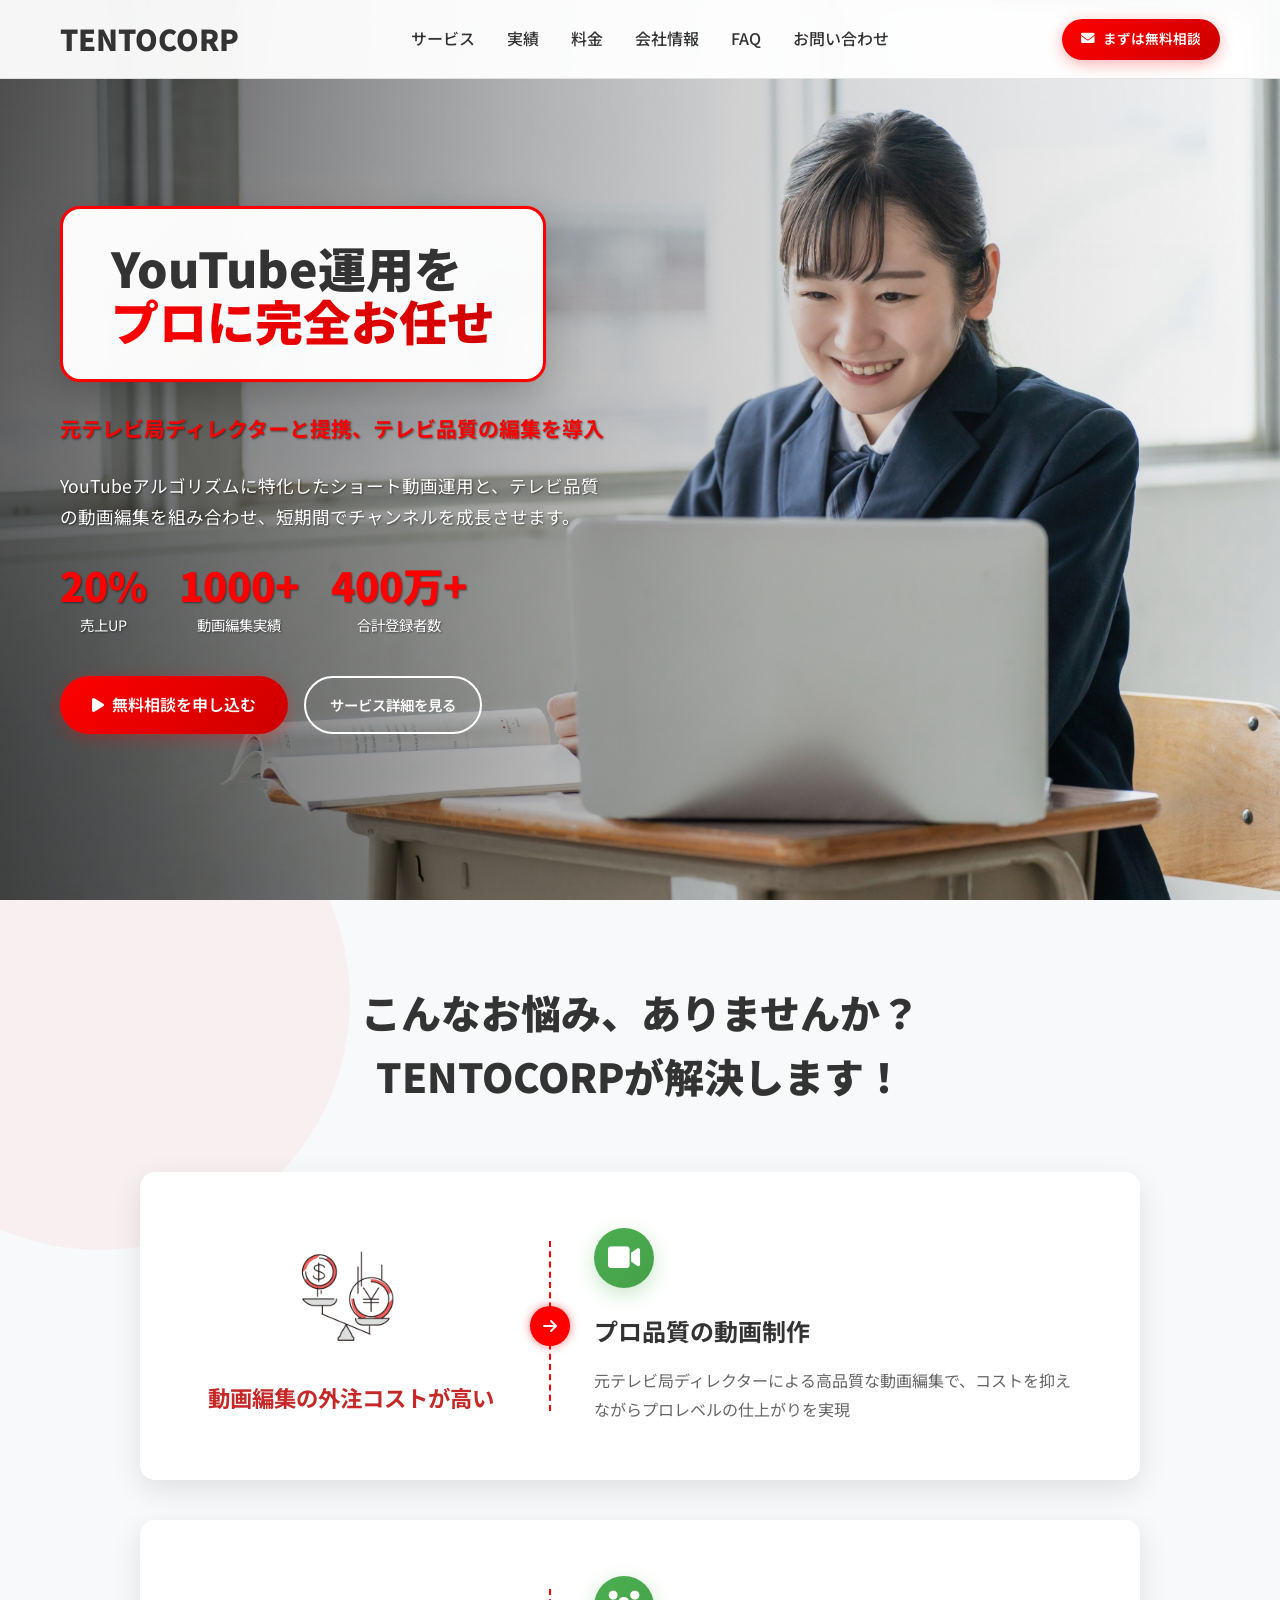
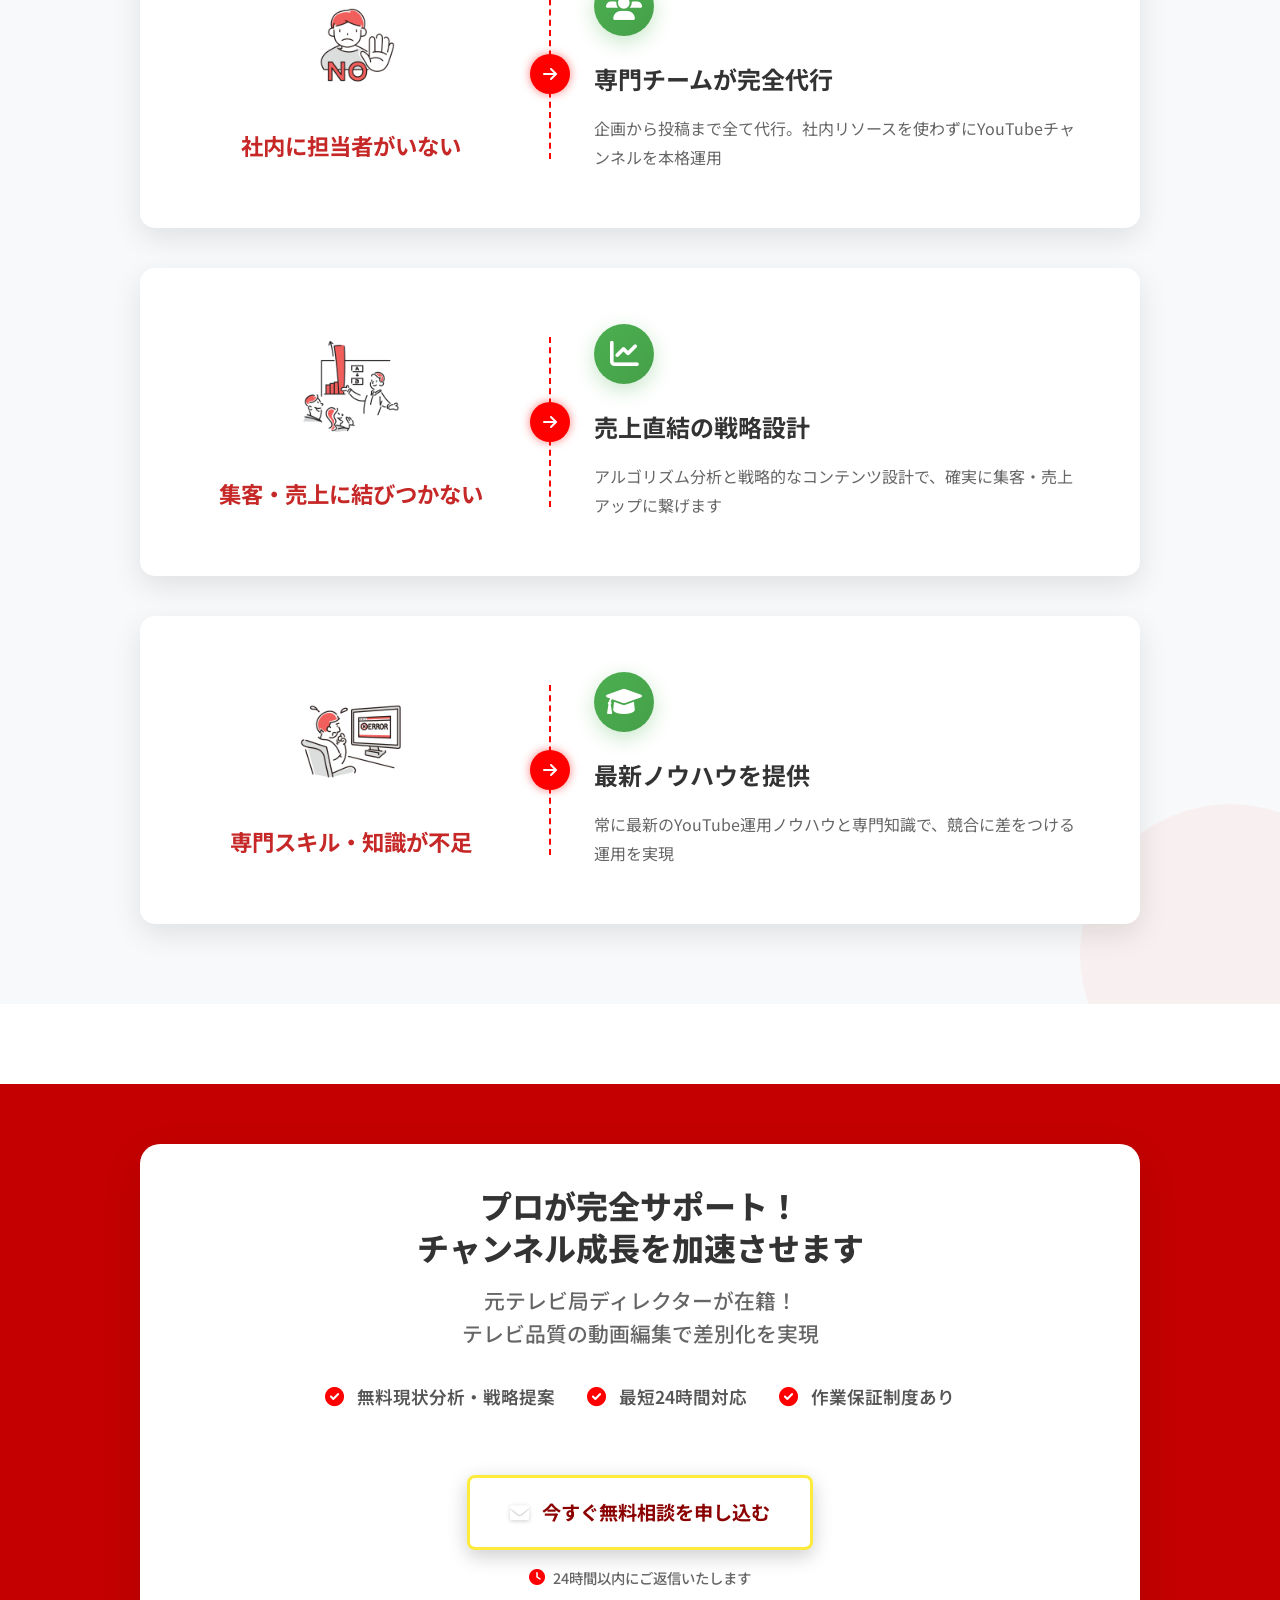
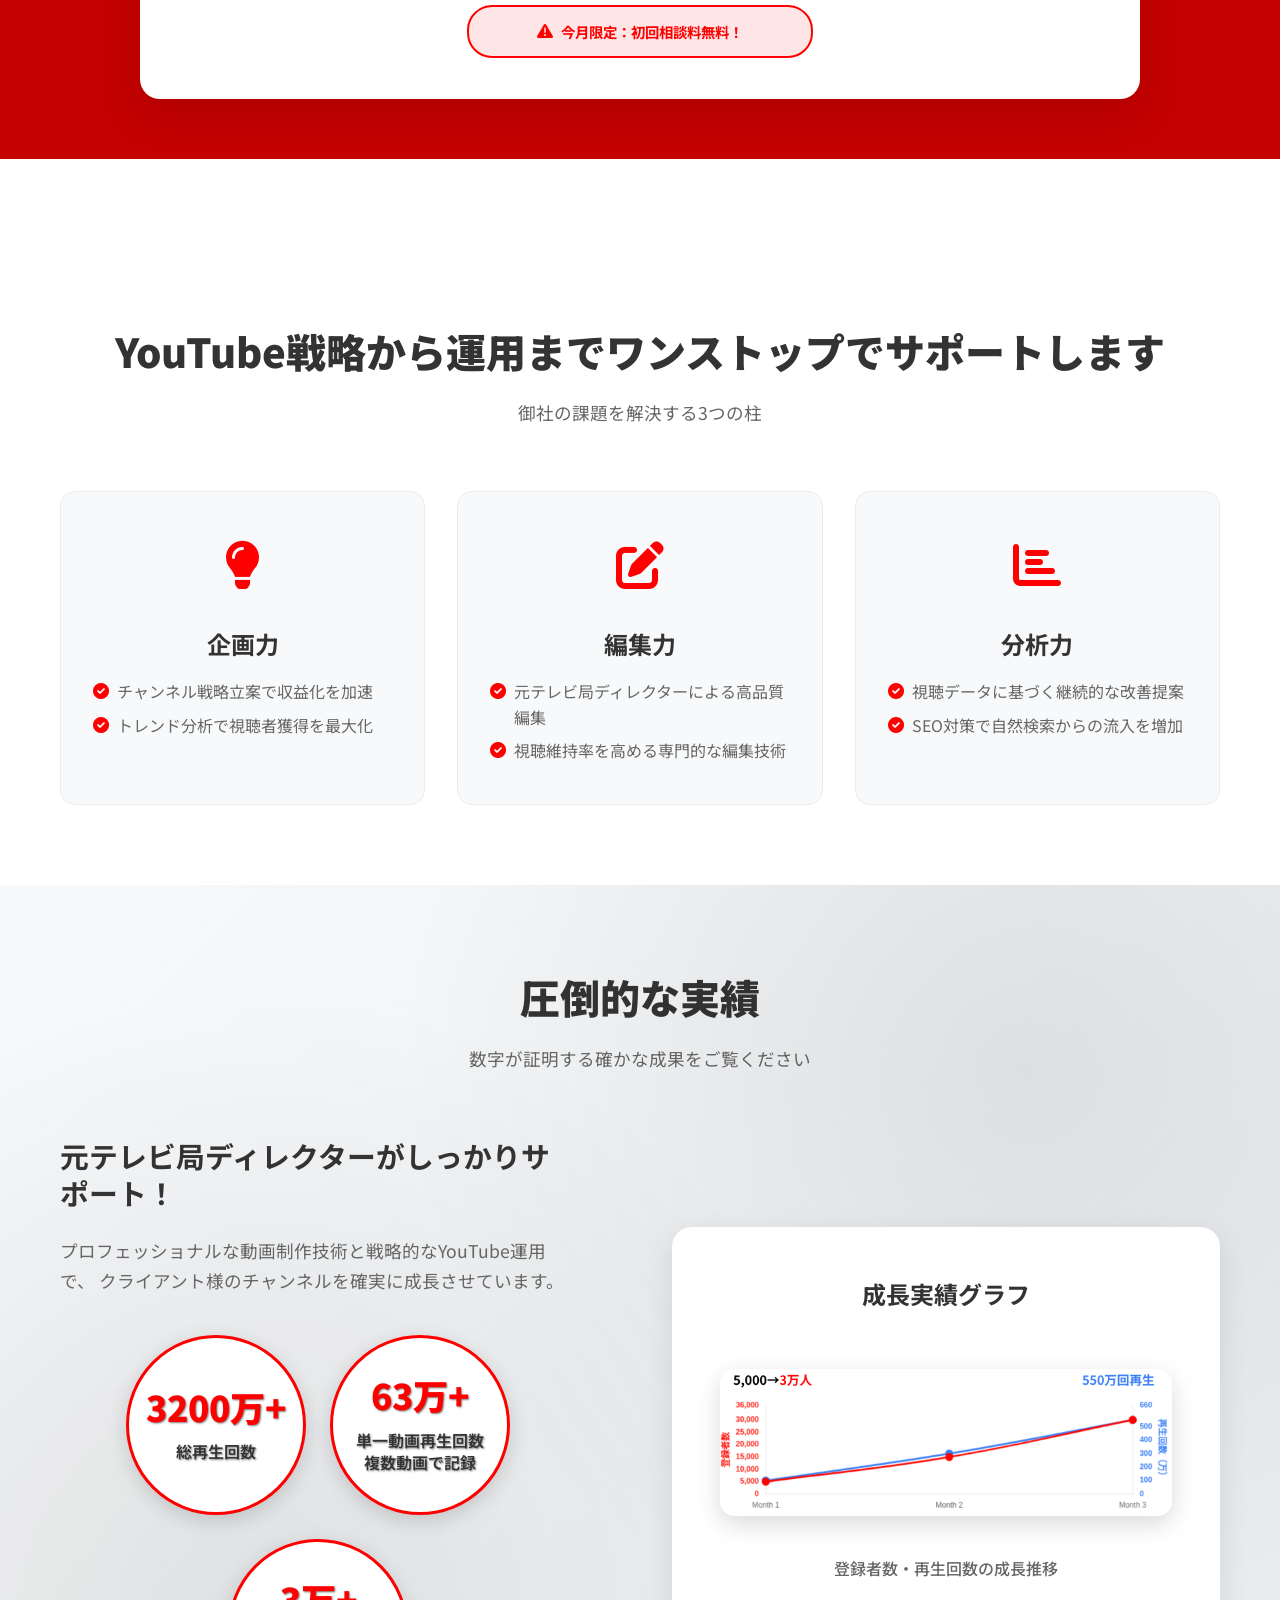
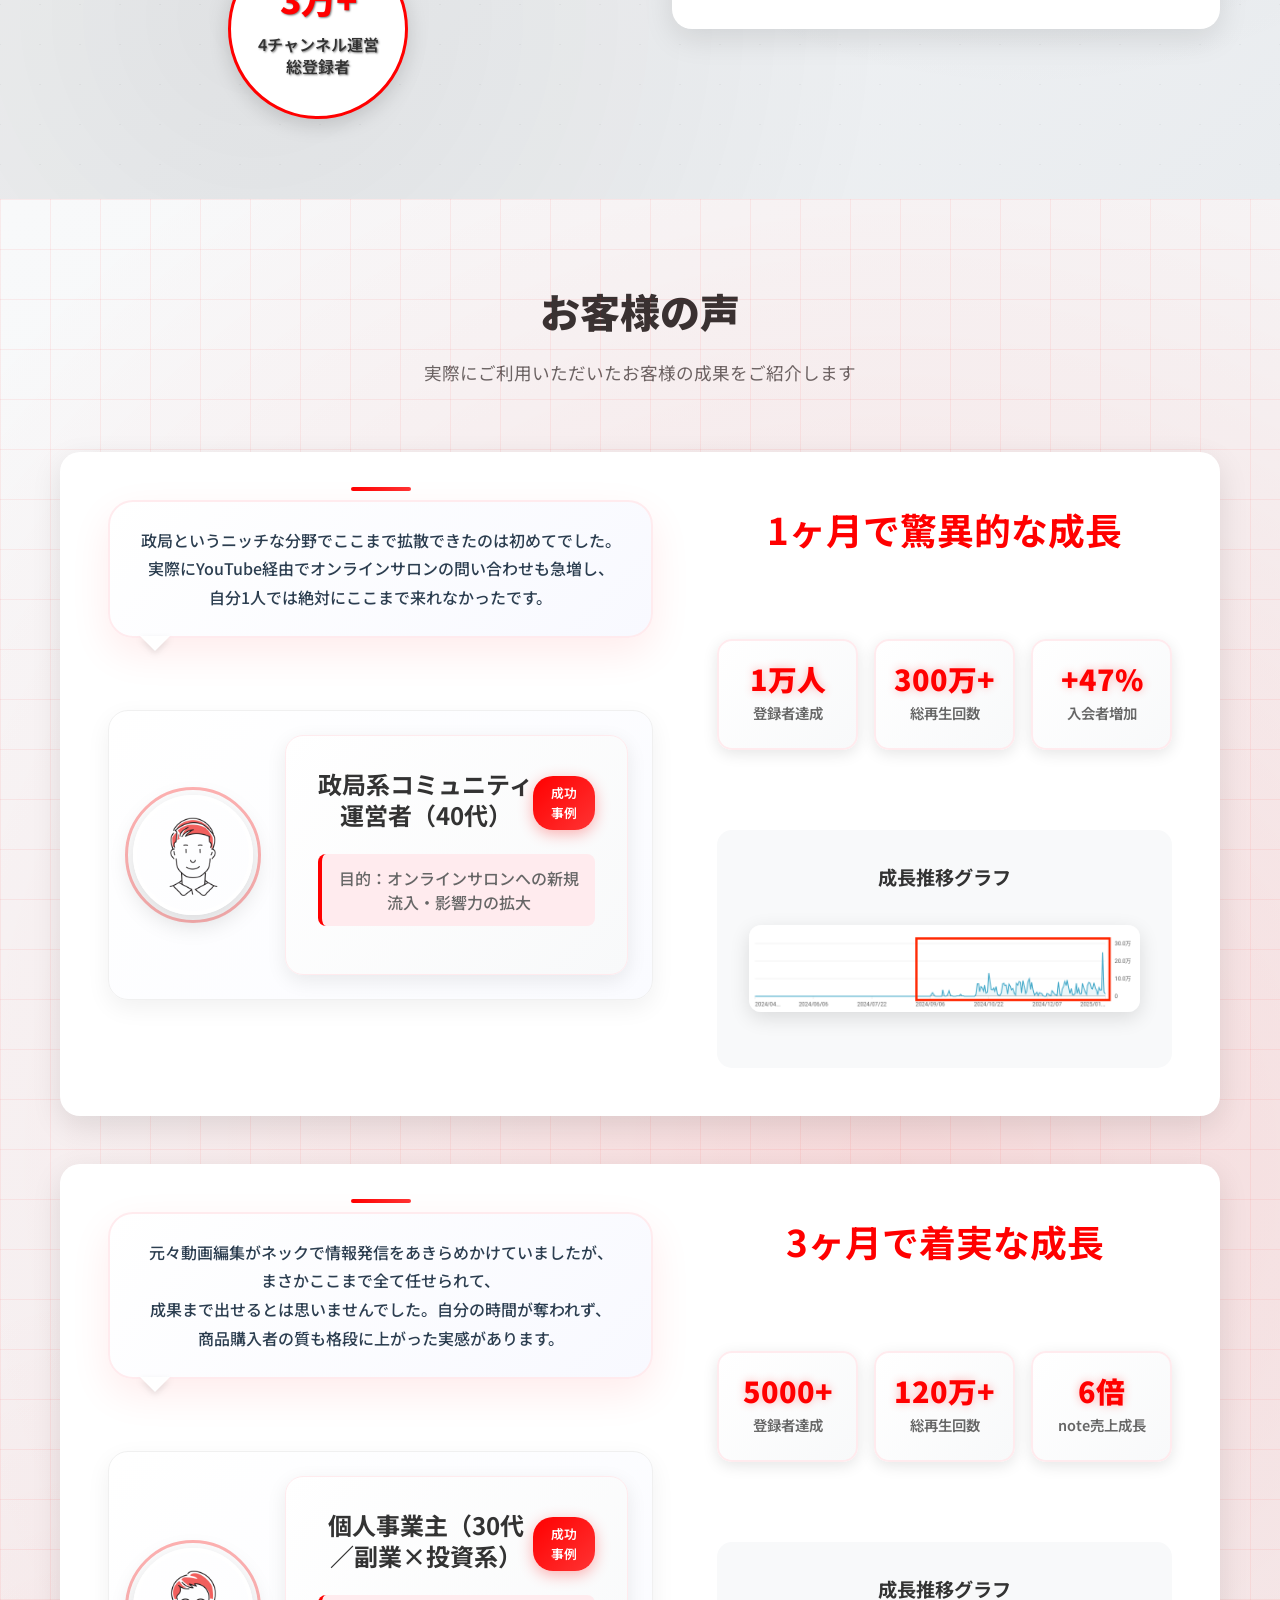
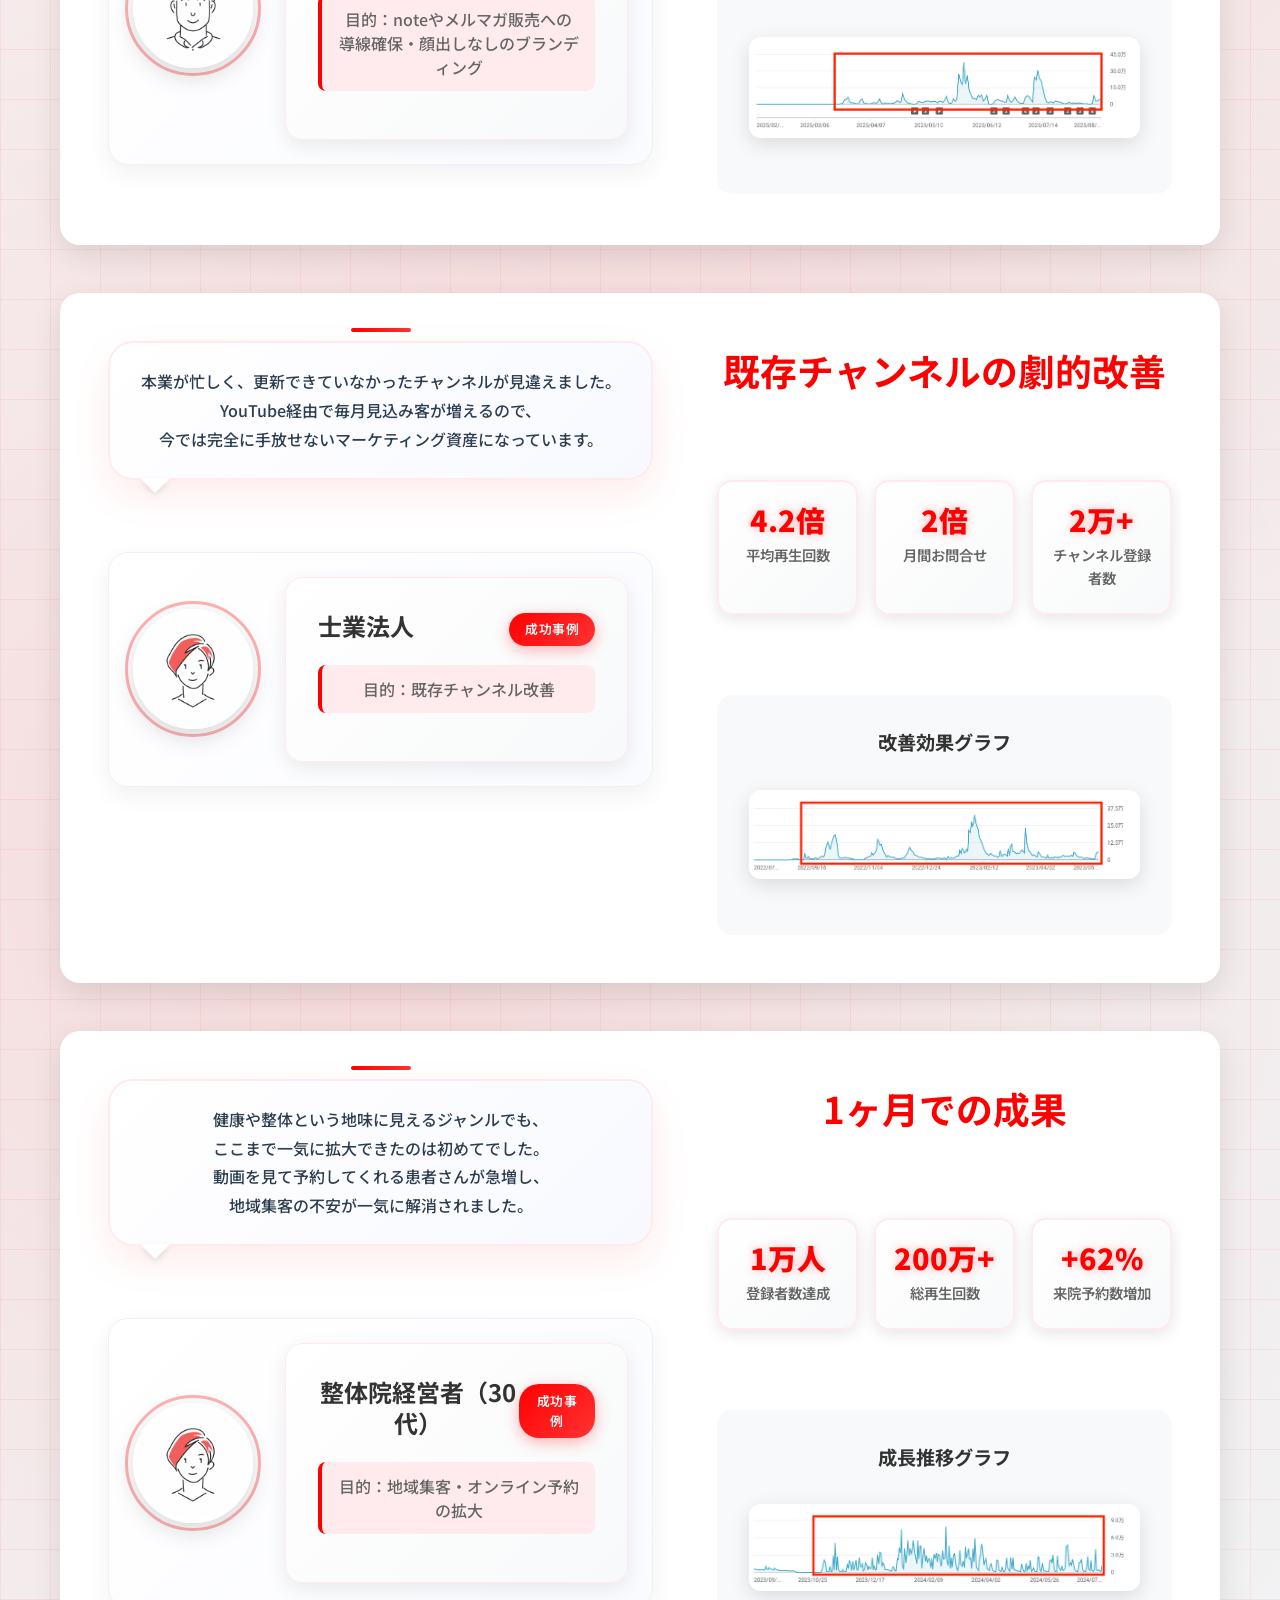
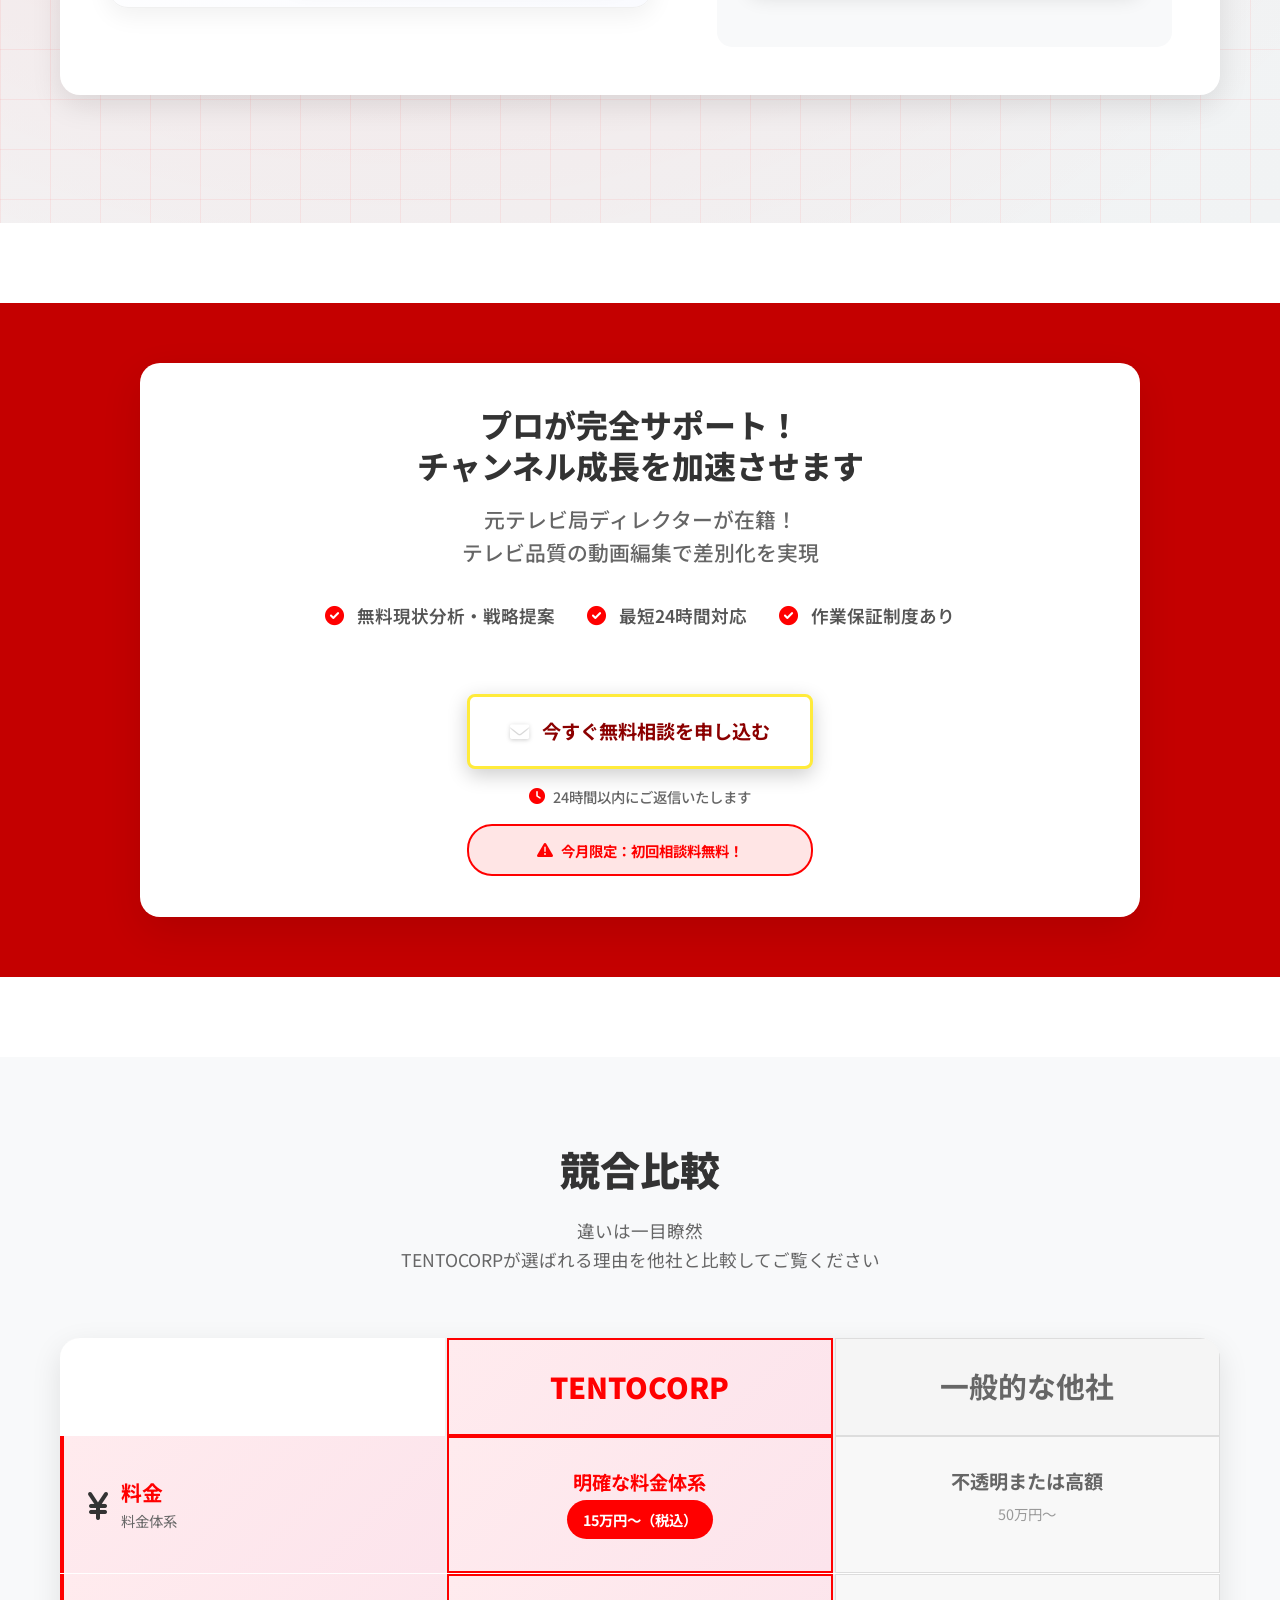
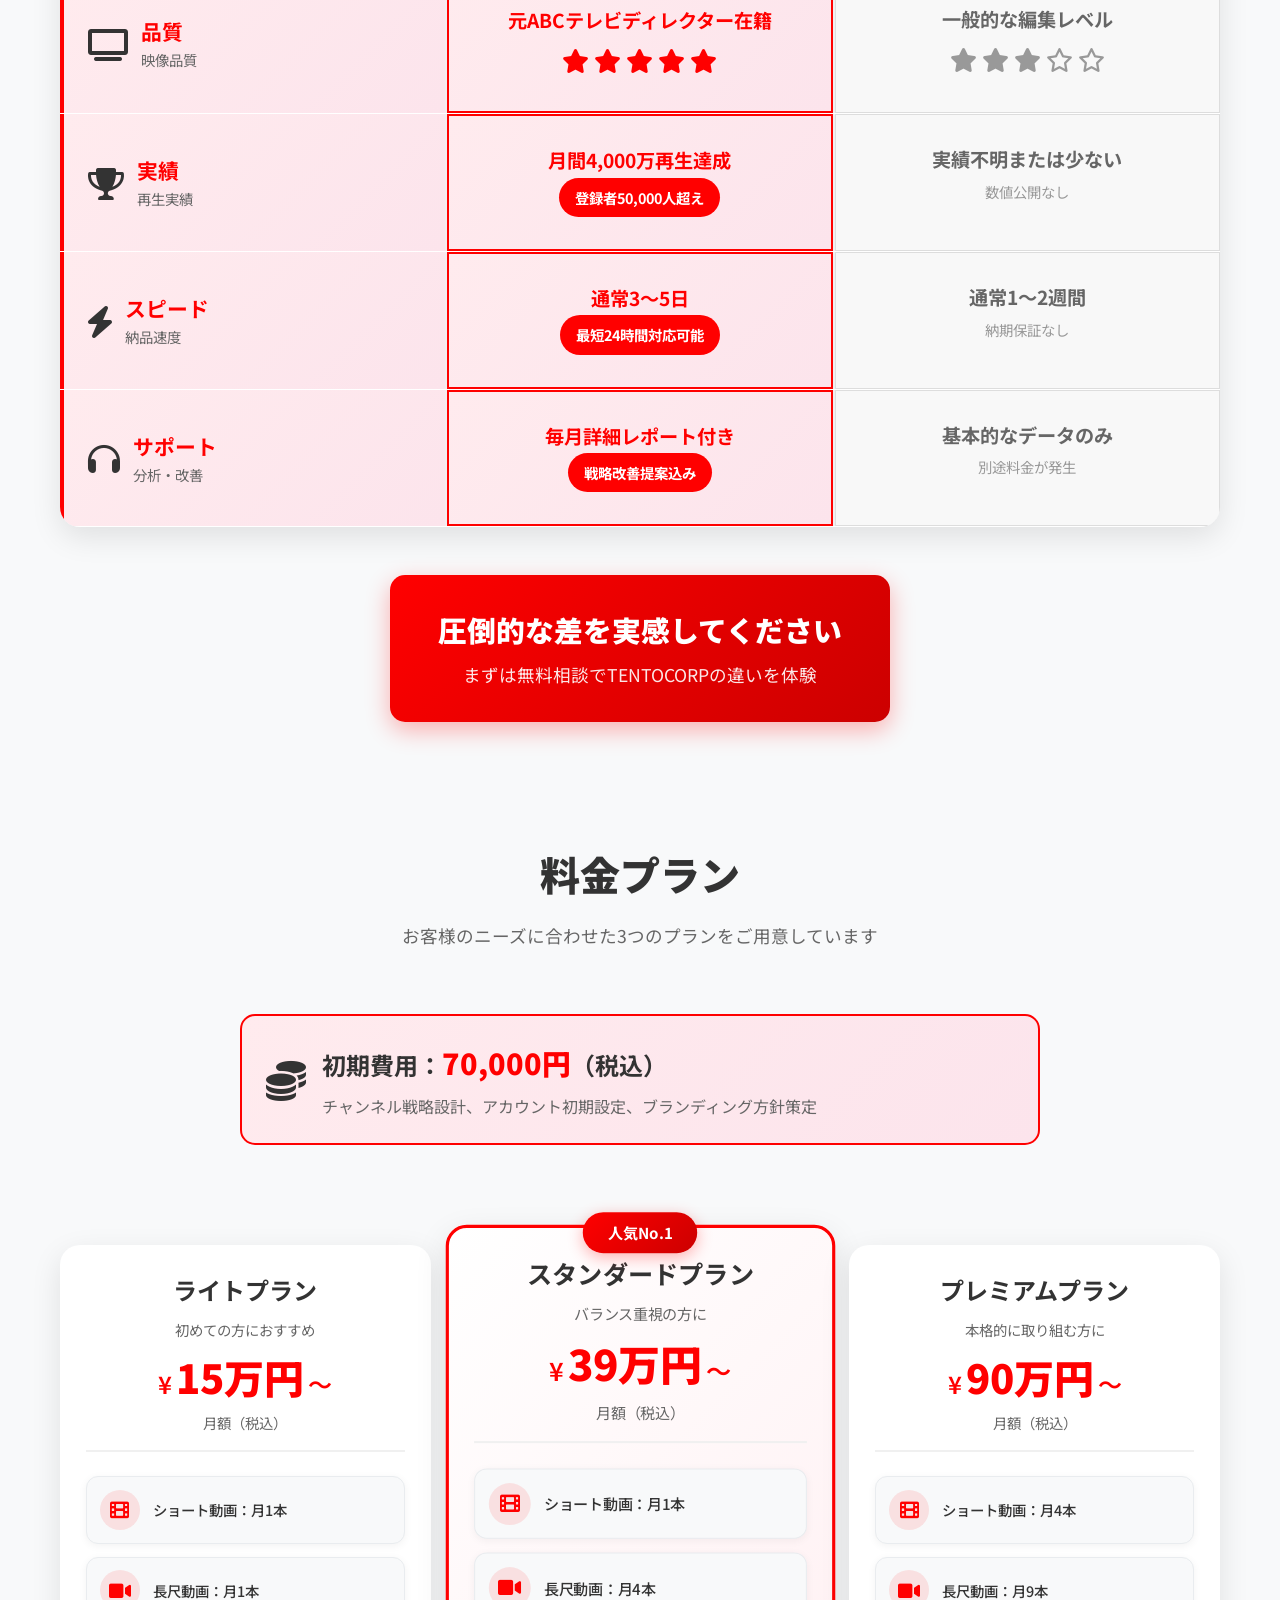
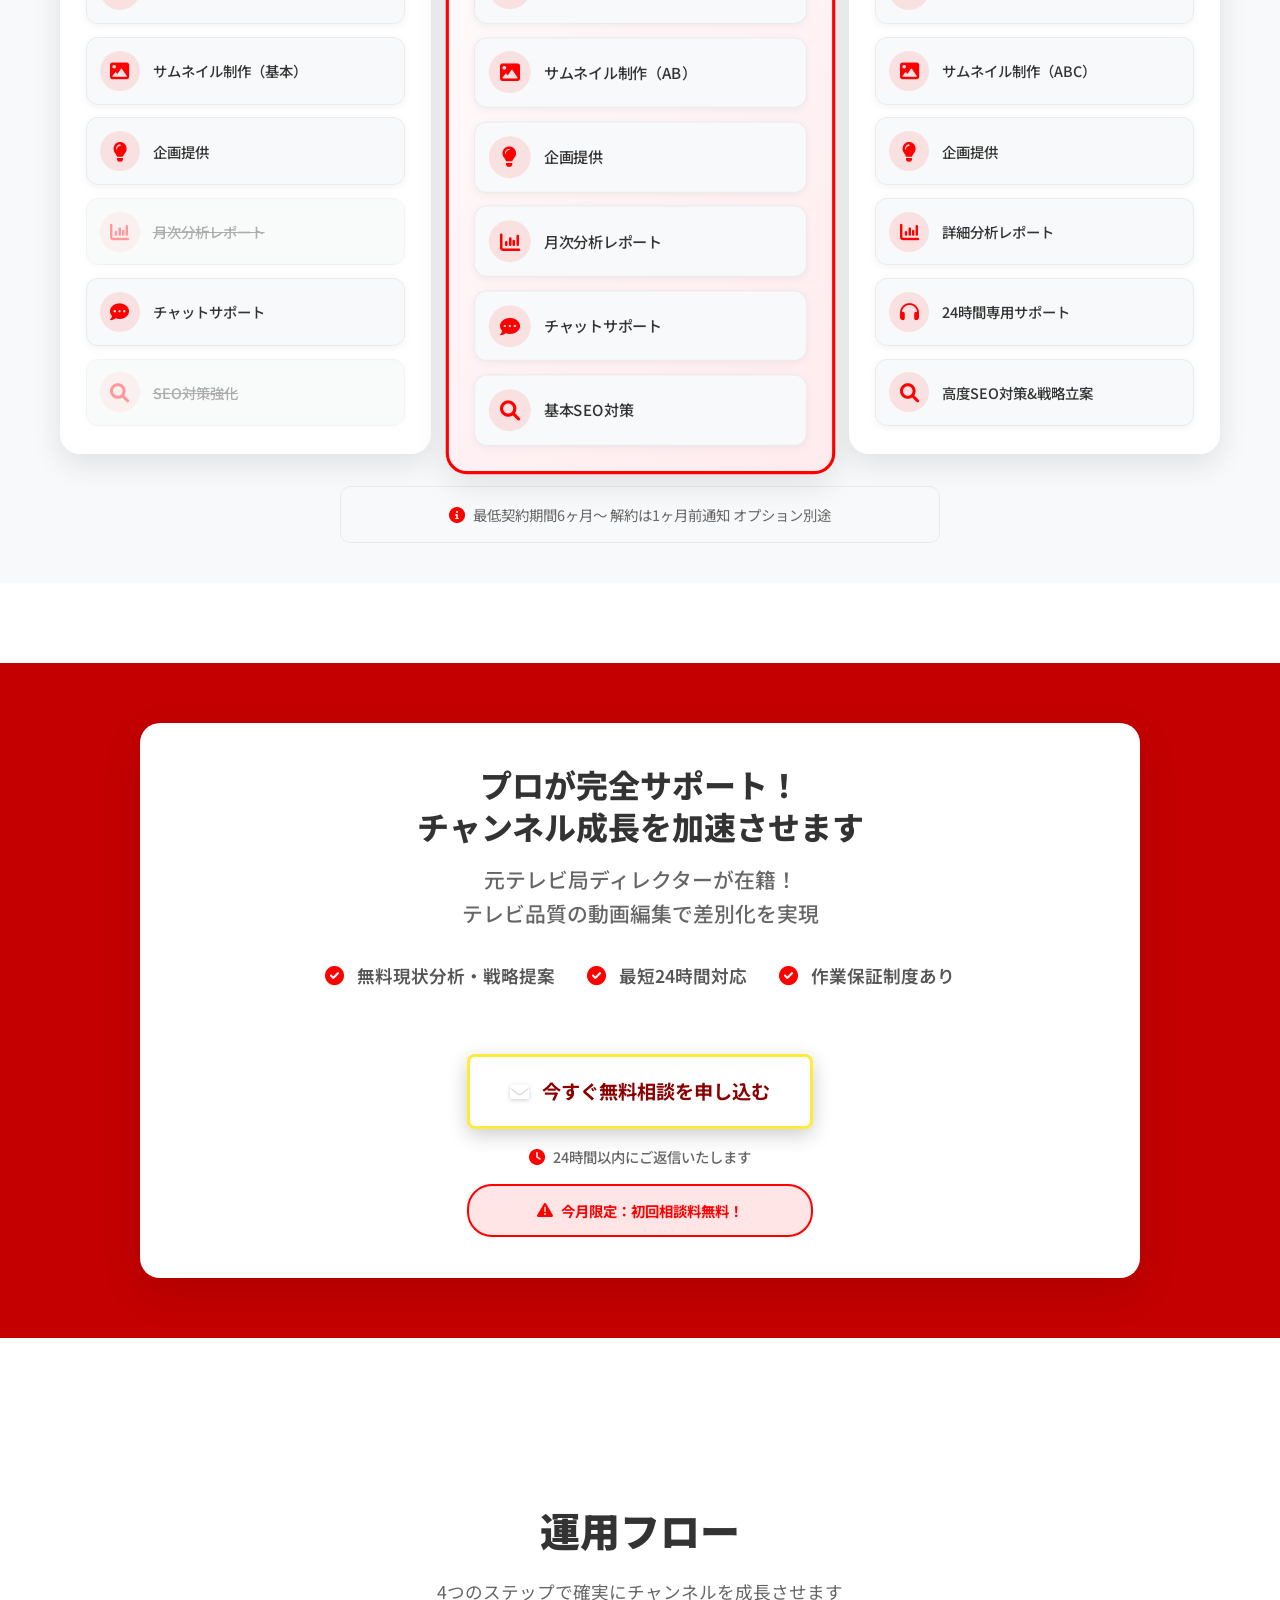
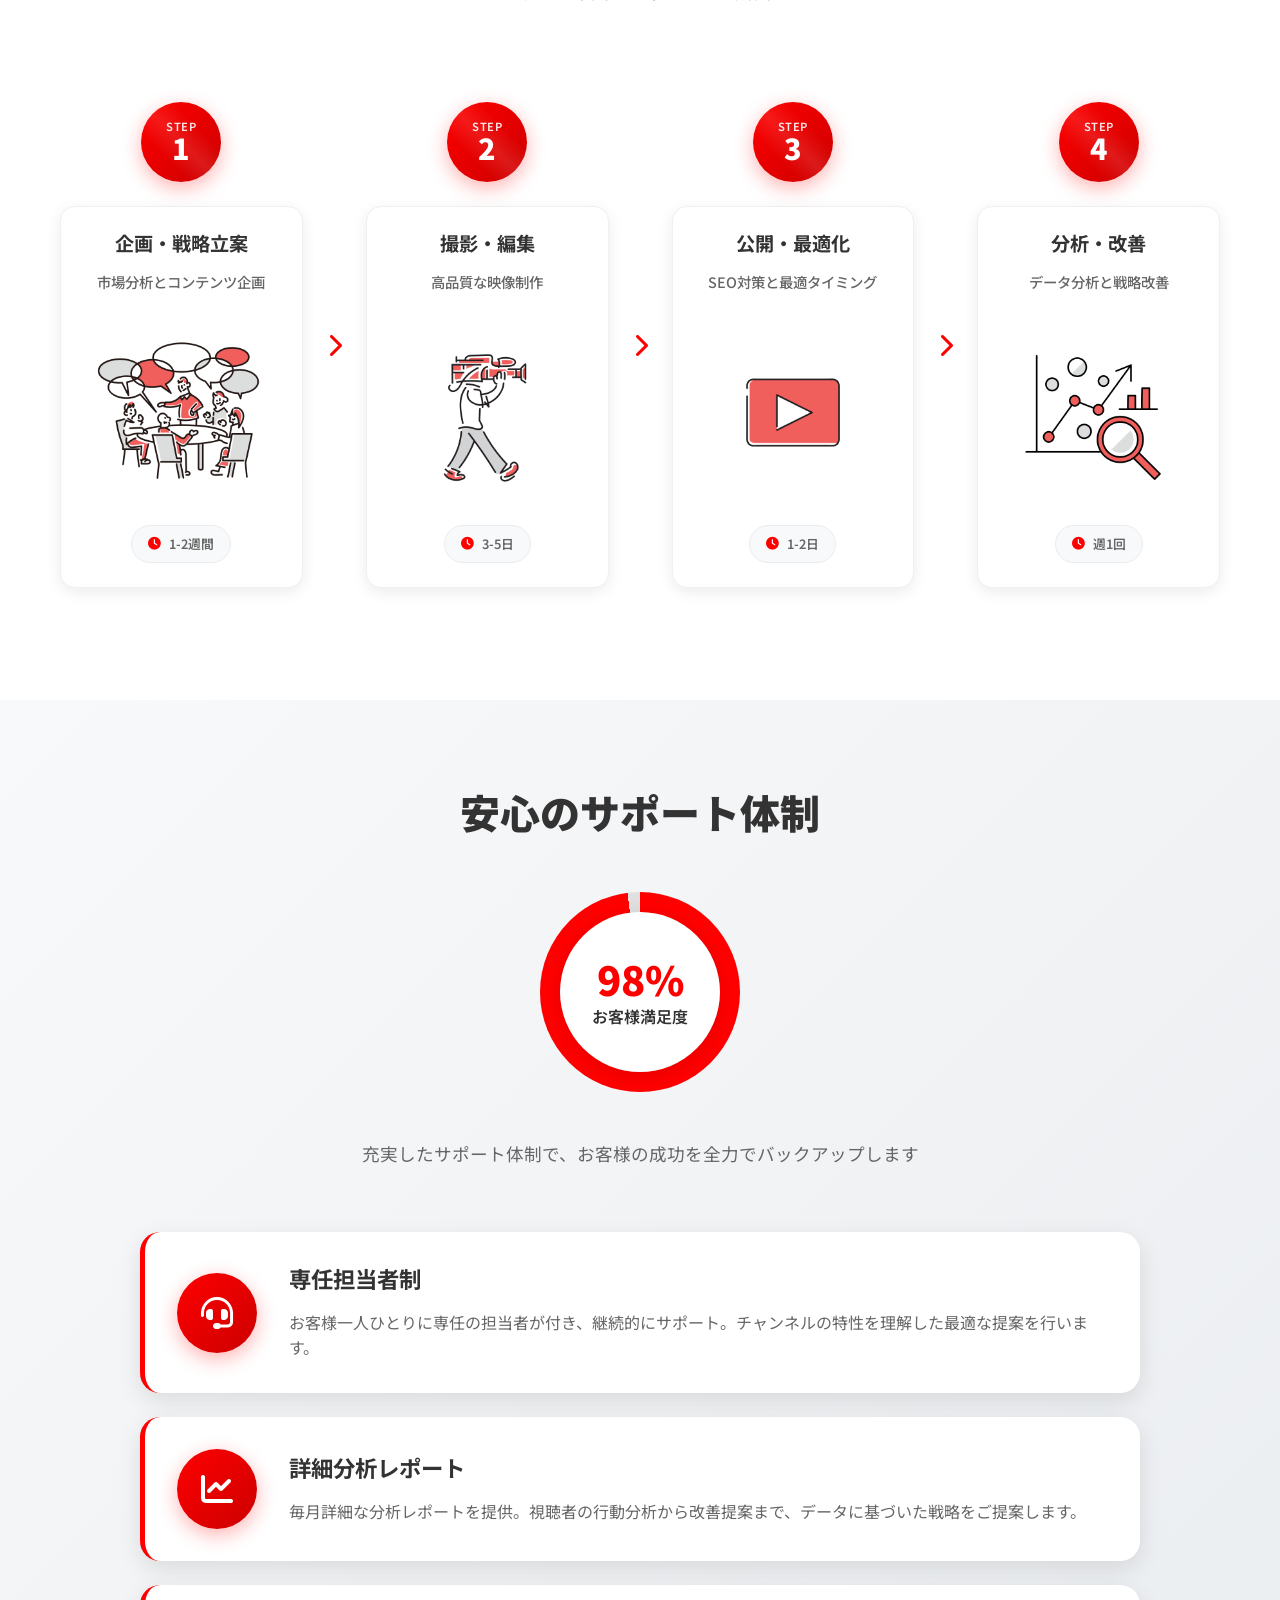
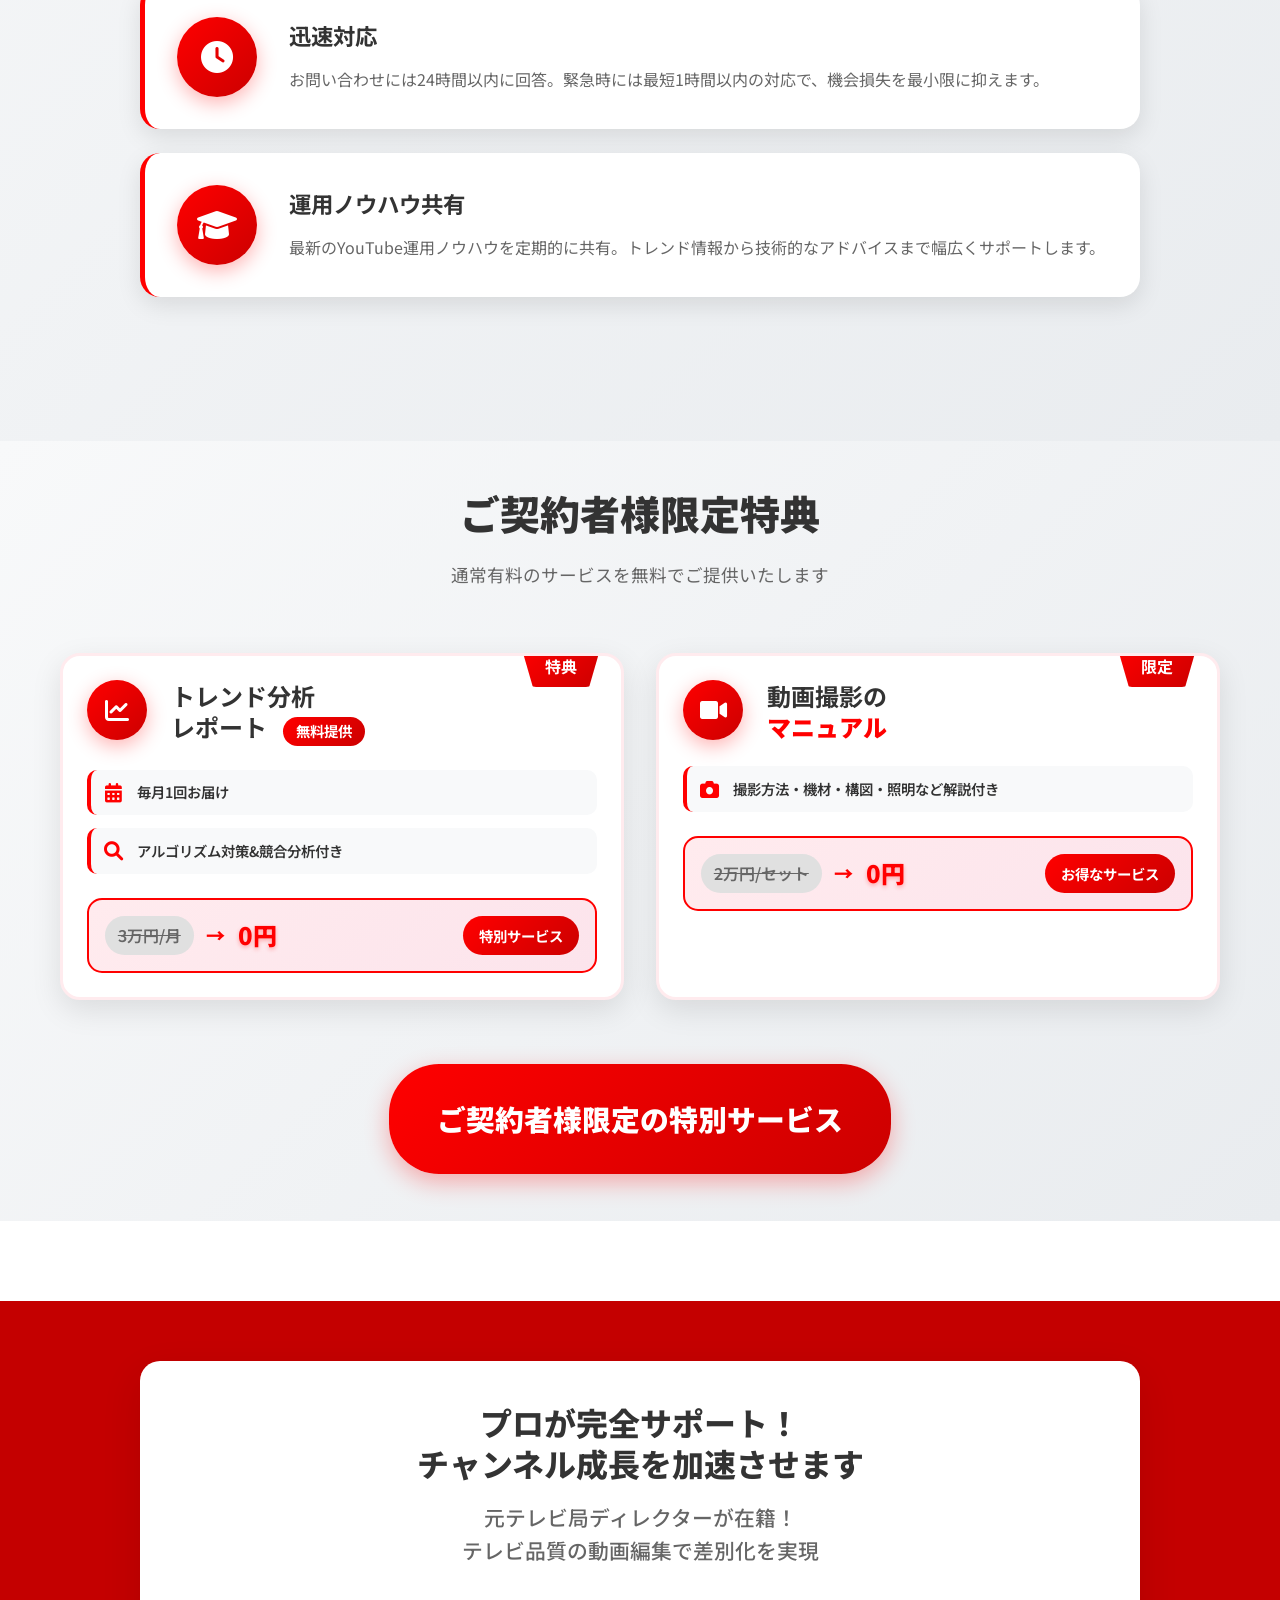
==== index.html @ 996511a0 "Revert "表のレイアウトを変更" This reverts commit 7189c28d43147e092f688334c164975aa2f2ad4e." ====
<!DOCTYPE html>
<html lang="ja">
<head>
    <meta charset="UTF-8">
    <meta name="viewport" content="width=device-width, initial-scale=1.0">
    <title>YouTube運用代行サービス | プロが運用を完全サポート</title>
    <meta name="description" content="YouTube運用のプロが、チャンネル運営から動画制作まで完全サポート。登録者数・再生回数の大幅アップを実現します。">
    <link rel="stylesheet" href="styles.css">
    <link href="https://fonts.googleapis.com/css2?family=Noto+Sans+JP:wght@300;400;500;700;900&display=swap" rel="stylesheet">
    <link rel="stylesheet" href="https://cdnjs.cloudflare.com/ajax/libs/font-awesome/6.0.0/css/all.min.css">
</head>
<body id="top">
    <!-- Header -->
    <header class="header">
        <div class="container">
            <div class="header-content">
                <div class="logo">
                    <a href="#top">
                        <h1>TENTOCORP</h1>
                    </a>
                </div>
                <nav class="nav">
                    <ul class="nav-list">
                        <li><a href="#service" class="nav-link">サービス</a></li>
                        <li><a href="#results" class="nav-link">実績</a></li>
                        <li><a href="#pricing" class="nav-link">料金</a></li>
                        <li><a href="#company-info" class="nav-link">会社情報</a></li>
                        <li><a href="#faq" class="nav-link">FAQ</a></li>
                        <li><a href="#contact" class="nav-link">お問い合わせ</a></li>
                    </ul>
                </nav>
                <div class="header-cta">
                    <a href="#contact" class="btn btn-primary">
                        <i class="fas fa-envelope"></i>
                        まずは無料相談
                    </a>
                </div>
                <div class="mobile-menu-toggle">
                    <span></span>
                    <span></span>
                    <span></span>
                </div>
            </div>
        </div>
        
    </header>
    
    <!-- Mobile Menu -->
    <div class="mobile-menu" id="mobileMenu">
        <button class="mobile-menu-close" id="mobileMenuClose">
            <i class="fas fa-times"></i>
        </button>
        <div class="mobile-menu-content">
            <ul class="mobile-menu-list">
                <li><a href="#service" class="mobile-menu-link">サービス</a></li>
                <li><a href="#results" class="mobile-menu-link">実績</a></li>
                <li><a href="#pricing" class="mobile-menu-link">料金</a></li>
                <li><a href="#company-info" class="mobile-menu-link">会社情報</a></li>
                <li><a href="#faq" class="mobile-menu-link">FAQ</a></li>
                <li><a href="#contact" class="mobile-menu-link">お問い合わせ</a></li>
            </ul>
        </div>
    </div>

    <!-- Hero Section -->
    <section class="hero">
        <div class="hero-background"></div>
        <div class="container">
            <div class="hero-content">
                <div class="hero-text">
                    <h2 class="hero-title">
                        YouTube運用を<br>
                        <span class="accent">プロに完全お任せ</span>
                    </h2>
                    <div class="hero-subtitle">
                        元テレビ局ディレクターと提携、テレビ品質の編集を導入
                    </div>
                    <p class="hero-description">
                        YouTubeアルゴリズムに特化したショート動画運用と、テレビ品質の動画編集を組み合わせ、短期間でチャンネルを成長させます。
                    </p>
                    <div class="hero-stats">
                        <div class="stat-item">
                            <div class="stat-number">20%</div>
                            <div class="stat-label">売上UP</div>
                        </div>
                        <div class="stat-item">
                            <div class="stat-number">1000+</div>
                            <div class="stat-label">動画編集実績</div>
                        </div>
                        <div class="stat-item">
                            <div class="stat-number">400万+</div>
                            <div class="stat-label">合計登録者数</div>
                        </div>
                    </div>
                    <div class="hero-cta">
                        <a href="#contact" class="btn btn-primary btn-large">
                            <i class="fas fa-play"></i>
                            無料相談を申し込む
                        </a>
                        <a href="#service" class="btn btn-outline">
                            サービス詳細を見る
                        </a>
                    </div>
                </div>
            </div>
        </div>
    </section>

    <!-- Problem & Solution Section -->
    <section class="problem-solution" id="problem-solution">
        <div class="container">
            <div class="section-header">
                <h2 class="section-title">こんなお悩み、ありませんか？<br>TENTOCORPが解決します！</h2>
            </div>
            <div class="ps-grid">
                <!-- Card 1 -->
                <div class="ps-card">
                    <div class="ps-problem">
                        <img src="images/cost.png" alt="人材のアイコン" class="ps-image">
                        <h3>動画編集の外注コストが高い</h3>
                    </div>
                    <div class="ps-separator">
                        <i class="fas fa-arrow-right"></i>
                    </div>
                    <div class="ps-solution">
                        <div class="ps-icon"><i class="fas fa-video"></i></div>
                        <h3>プロ品質の動画制作</h3>
                        <p>元テレビ局ディレクターによる高品質な動画編集で、コストを抑えながらプロレベルの仕上がりを実現</p>
                    </div>
                </div>
                <!-- Card 2 -->
                <div class="ps-card">
                    <div class="ps-problem">
                        <img src="images/nonhuman.png" alt="人材のアイコン" class="ps-image">
                        <h3>社内に担当者がいない</h3>
                    </div>
                    <div class="ps-separator">
                        <i class="fas fa-arrow-right"></i>
                    </div>
                    <div class="ps-solution">
                        <div class="ps-icon"><i class="fas fa-users"></i></div>
                        <h3>専門チームが完全代行</h3>
                        <p>企画から投稿まで全て代行。社内リソースを使わずにYouTubeチャンネルを本格運用</p>
                    </div>
                </div>
                <!-- Card 3 -->
                <div class="ps-card">
                    <div class="ps-problem">
                        <img src="images/benefit.png" alt="人材のアイコン" class="ps-image">
                        <h3>集客・売上に結びつかない</h3>
                    </div>
                    <div class="ps-separator">
                        <i class="fas fa-arrow-right"></i>
                    </div>
                    <div class="ps-solution">
                        <div class="ps-icon"><i class="fas fa-chart-line"></i></div>
                        <h3>売上直結の戦略設計</h3>
                        <p>アルゴリズム分析と戦略的なコンテンツ設計で、確実に集客・売上アップに繋げます</p>
                    </div>
                </div>
                <!-- Card 4 -->
                <div class="ps-card">
                    <div class="ps-problem">
                        <img src="images/skill.png" alt="スキルのアイコン" class="ps-image">
                        <h3>専門スキル・知識が不足</h3>
                    </div>
                    <div class="ps-separator">
                        <i class="fas fa-arrow-right"></i>
                    </div>
                    <div class="ps-solution">
                        <div class="ps-icon"><i class="fas fa-graduation-cap"></i></div>
                        <h3>最新ノウハウを提供</h3>
                        <p>常に最新のYouTube運用ノウハウと専門知識で、競合に差をつける運用を実現</p>
                    </div>
                </div>
            </div>
        </div>
    </section>

     <!-- Contact Banner -->
     <section class="contact-banner">
        <div class="container">
            <div class="contact-banner-content">
                <div class="banner-card">
                    <div class="banner-card-header">
                        <div class="banner-subtitle">
                            <h3>プロが完全サポート！<br>チャンネル成長を加速させます</h3>
                            <p>元テレビ局ディレクターが在籍！<br>テレビ品質の動画編集で差別化を実現</p>
                        </div>
                    </div>
                    
                    <div class="banner-card-body">
                        <div class="banner-features">
                            <div class="banner-feature">
                                <i class="fas fa-check-circle"></i>
                                <span>無料現状分析・戦略提案</span>
                            </div>
                            <div class="banner-feature">
                                <i class="fas fa-check-circle"></i>
                                <span>最短24時間対応</span>
                            </div>
                            <div class="banner-feature">
                                <i class="fas fa-check-circle"></i>
                                <span>作業保証制度あり</span>
                            </div>
                        </div>
                        
                        <div class="banner-cta-section">
                            <a href="#contact" class="btn btn-primary btn-large">
                                <i class="fas fa-envelope"></i>
                                今すぐ無料相談を申し込む
                            </a>
                            <div class="banner-cta-note">
                                <i class="fas fa-clock"></i>
                                <span>24時間以内にご返信いたします</span>
                            </div>
                            <div class="banner-urgency">
                                <i class="fas fa-exclamation-triangle"></i>
                                <span>今月限定：初回相談料無料！</span>
                            </div>
                        </div>
                    </div>
                </div>
            </div>
        </div>
    </section>


    <!-- Service Section -->
    <section class="service" id="service">
        <div class="container">
            <div class="section-header">
                <h2 class="section-title">YouTube戦略から運用までワンストップでサポートします</h2>
                <p class="section-description">御社の課題を解決する3つの柱</p>
            </div>
            <div class="service-grid">
                <div class="service-card">
                    <div class="service-icon"><i class="fas fa-lightbulb"></i></div>
                    <h3>企画力</h3>
                    <ul>
                        <li>チャンネル戦略立案で収益化を加速</li>
                        <li>トレンド分析で視聴者獲得を最大化</li>
                    </ul>
                </div>
                <div class="service-card">
                    <div class="service-icon"><i class="fas fa-edit"></i></div>
                    <h3>編集力</h3>
                    <ul>
                        <li>元テレビ局ディレクターによる高品質編集</li>
                        <li>視聴維持率を高める専門的な編集技術</li>
                    </ul>
                </div>
                <div class="service-card">
                    <div class="service-icon"><i class="fas fa-chart-bar"></i></div>
                    <h3>分析力</h3>
                    <ul>
                        <li>視聴データに基づく継続的な改善提案</li>
                        <li>SEO対策で自然検索からの流入を増加</li>
                    </ul>
                </div>
            </div>
        </div>
    </section>

    <!-- Results Section -->
    <section class="results" id="results">
        <div class="container">
            <div class="section-header">
                <h2 class="section-title">圧倒的な実績</h2>
                <p class="section-description">数字が証明する確かな成果をご覧ください</p>
            </div>
            <div class="results-content">
                <div class="results-text">
                    <h3 class="results-subtitle">元テレビ局ディレクターがしっかりサポート！</h3>
                    <p class="results-description">
                        プロフェッショナルな動画制作技術と戦略的なYouTube運用で、
                        クライアント様のチャンネルを確実に成長させています。
                    </p>
                    <div class="results-stats">
                        <div class="stat-card">
                            <div class="stat-number">5000万+</div>
                            <div class="stat-label">総再生回数</div>
                        </div>
                        <div class="stat-card">
                            <div class="stat-number">100万+</div>
                            <div class="stat-label">単一動画再生回数<br>複数動画で記録</div>
                        </div>
                        <div class="stat-card">
                            <div class="stat-number">5万+</div>
                            <div class="stat-label">4チャンネル運営<br>総登録者</div>
                        </div>
                    </div>
                </div>
                <div class="results-visual">
                    <div class="results-chart">
                        <h4>成長実績グラフ</h4>
                        <img src="images/grow-graph.png" alt="成長実績グラフ" class="growth-graph-img">
                        <div class="chart-legend">
                            <span>登録者数・再生回数の成長推移</span>
                        </div>
                    </div>
                </div>
            </div>
        </div>
    </section>

    <!-- Testimonials Section -->
    <section class="testimonials" id="testimonials">
        <div class="container">
            <div class="section-header">
                <h2 class="section-title">お客様の声</h2>
                <p class="section-description">実際にご利用いただいたお客様の成果をご紹介します</p>
            </div>
            <div class="testimonials-content">
                <div class="testimonial-card">
                    <div class="testimonial-text">
                        <div class="testimonial-content">
                            <blockquote class="customer-voice">
                                政局というニッチな分野でここまで拡散できたのは初めてでした。<wbr>実際にYouTube経由でオンラインサロンの問い合わせも急増し、<wbr>自分1人では絶対にここまで来れなかったです。
                            </blockquote>
                            
                            <div class="customer-info-container">
                                <div class="image-wrapper">
                                    <img src="./images/1231.png" class="testimonal-image" alt="">
                                    <div class="image-border"></div>
                                </div>
                                <div class="customer-profile">
                                    <div class="profile-header">
                                        <h3>政局系コミュニティ運営者（40代）</h3>
                                        <div class="profile-badge">成功事例</div>
                                    </div>
                                    <p class="customer-purpose">目的：オンラインサロンへの新規流入・影響力の拡大</p>
                                </div>
                            </div>
                        </div>
                    </div>
                    <div class="testimonial-data">
                        <div class="data-header">
                            <h4>1ヶ月で驚異的な成長</h4>
                        </div>
                        <div class="data-metrics">
                            <div class="metric-item">
                                <div class="metric-number">1万人</div>
                                <div class="metric-label">登録者達成</div>
                            </div>
                            <div class="metric-item">
                                <div class="metric-number">300万+</div>
                                <div class="metric-label">総再生回数</div>
                            </div>
                            <div class="metric-item">
                                <div class="metric-number">+47%</div>
                                <div class="metric-label">入会者増加</div>
                            </div>
                        </div>
                        <div class="growth-chart">
                            <h5>成長推移グラフ</h5>
                            <img src="images/case_study_1.png" alt="ケーススタディ1の成長グラフ" class="case-study-graph">
                        </div>
                    </div>
                </div>

                <!-- お客様2 -->
                <div class="testimonial-card">
                    <div class="testimonial-text">
                        <div class="testimonial-content">
                            <blockquote class="customer-voice">
                                元々動画編集がネックで情報発信をあきらめかけていましたが、<wbr>まさかここまで全て任せられて、成果まで出せるとは思いませんでした。<wbr>自分の時間が奪われず、商品購入者の質も格段に上がった実感があります。
                            </blockquote>
                            
                            <div class="customer-info-container">
                                <div class="image-wrapper">
                                    <img src="./images/1232.png" class="testimonal-image" alt="">
                                    <div class="image-border"></div>
                                </div>
                                <div class="customer-profile">
                                    <div class="profile-header">
                                        <h3>個人事業主（30代／副業×投資系）</h3>
                                        <div class="profile-badge">成功事例</div>
                                    </div>
                                    <p class="customer-purpose">目的：noteやメルマガ販売への導線確保・顔出しなしのブランディング</p>
                                </div>
                            </div>
                        </div>
                    </div>
                    <div class="testimonial-data">
                        <div class="data-header">
                            <h4>3ヶ月で着実な成長</h4>
                        </div>
                        <div class="data-metrics">
                            <div class="metric-item">
                                <div class="metric-number">5000+</div>
                                <div class="metric-label">登録者達成</div>
                            </div>
                            <div class="metric-item">
                                <div class="metric-number">120万+</div>
                                <div class="metric-label">総再生回数</div>
                            </div>
                            <div class="metric-item">
                                <div class="metric-number">6倍</div>
                                <div class="metric-label">note売上成長</div>
                            </div>
                        </div>
                        <div class="growth-chart">
                            <h5>成長推移グラフ</h5>
                            <img src="images/case_study_2.png" alt="ケーススタディ1の成長グラフ" class="case-study-graph">
                        </div>
                    </div>
                </div>

                <!-- お客様3 -->
                <div class="testimonial-card">
                    <div class="testimonial-text">
                        <div class="testimonial-content">
                            <blockquote class="customer-voice">
                                本業が忙しく、更新できていなかったチャンネルが見違えました。<wbr>YouTube経由で毎月見込み客が増えるので、<wbr>今では完全に手放せないマーケティング資産になっています。
                            </blockquote>
                            
                            <div class="customer-info-container">
                                <div class="image-wrapper">
                                    <img src="./images/1233.png" class="testimonal-image" alt="">
                                    <div class="image-border"></div>
                                </div>
                                <div class="customer-profile">
                                    <div class="profile-header">
                                        <h3>士業法人</h3>
                                        <div class="profile-badge">成功事例</div>
                                    </div>
                                    <p class="customer-purpose">目的：既存チャンネル改善</p>
                                </div>
                            </div>
                        </div>
                    </div>
                    <div class="testimonial-data">
                        <div class="data-header">
                            <h4>既存チャンネルの劇的改善</h4>
                        </div>
                        <div class="data-metrics">
                            <div class="metric-item">
                                <div class="metric-number">4.2倍</div>
                                <div class="metric-label">平均再生回数</div>
                            </div>
                            <div class="metric-item">
                                <div class="metric-number">2倍</div>
                                <div class="metric-label">月間お問合せ</div>
                            </div>
                            <div class="metric-item">
                                <div class="metric-number">2万+</div>
                                <div class="metric-label">チャンネル登録者数</div>
                            </div>
                        </div>
                        <div class="growth-chart">
                            <h5>改善効果グラフ</h5>
                            <img src="images/case_study_3.png" alt="ケーススタディ1の成長グラフ" class="case-study-graph">
                        </div>
                    </div>
                </div>

                <!-- お客様4 -->
                <div class="testimonial-card">
                    <div class="testimonial-text">
                        <div class="testimonial-content">
                            <blockquote class="customer-voice">
                                健康や整体という地味に見えるジャンルでも、<wbr>ここまで一気に拡大できたのは初めてでした。<wbr>動画を見て予約してくれる患者さんが急増し、<wbr>地域集客の不安が一気に解消されました。
                            </blockquote>
                            
                            <div class="customer-info-container">
                                <div class="image-wrapper">
                                    <img src="./images/1233.png" class="testimonal-image" alt="">
                                    <div class="image-border"></div>
                                </div>
                                <div class="customer-profile">
                                    <div class="profile-header">
                                        <h3>整体院経営者（30代）</h3>
                                        <div class="profile-badge">成功事例</div>
                                    </div>
                                    <p class="customer-purpose">目的：地域集客・オンライン予約の拡大</p>
                                </div>
                            </div>
                        </div>
                    </div>
                    <div class="testimonial-data">
                        <div class="data-header">
                            <h4>1ヶ月での成果</h4>
                        </div>
                        <div class="data-metrics">
                            <div class="metric-item">
                                <div class="metric-number">1万人</div>
                                <div class="metric-label">登録者数達成</div>
                            </div>
                            <div class="metric-item">
                                <div class="metric-number">200万+</div>
                                <div class="metric-label">総再生回数</div>
                            </div>
                            <div class="metric-item">
                                <div class="metric-number">+62%</div>
                                <div class="metric-label">来院予約数増加</div>
                            </div>
                        </div>
                        <div class="growth-chart">
                            <h5>成長推移グラフ</h5>
                            <img src="images/case_study_4.png" alt="ケーススタディ4の成長グラフ" class="case-study-graph">
                        </div>
                    </div>
                </div>
            </div>
        </div>
    </section>
    
     <!-- Contact Banner -->
     <section class="contact-banner">
        <div class="container">
            <div class="contact-banner-content">
                <div class="banner-card">
                    <div class="banner-card-header">
                        <div class="banner-subtitle">
                            <h3>プロが完全サポート！<br>チャンネル成長を加速させます</h3>
                            <p>元テレビ局ディレクターが在籍！<br>テレビ品質の動画編集で差別化を実現</p>
                        </div>
                    </div>
                    
                    <div class="banner-card-body">
                        <div class="banner-features">
                            <div class="banner-feature">
                                <i class="fas fa-check-circle"></i>
                                <span>無料現状分析・戦略提案</span>
                            </div>
                            <div class="banner-feature">
                                <i class="fas fa-check-circle"></i>
                                <span>最短24時間対応</span>
                            </div>
                            <div class="banner-feature">
                                <i class="fas fa-check-circle"></i>
                                <span>作業保証制度あり</span>
                            </div>
                        </div>
                        
                        <div class="banner-cta-section">
                            <a href="#contact" class="btn btn-primary btn-large">
                                <i class="fas fa-envelope"></i>
                                今すぐ無料相談を申し込む
                            </a>
                            <div class="banner-cta-note">
                                <i class="fas fa-clock"></i>
                                <span>24時間以内にご返信いたします</span>
                            </div>
                            <div class="banner-urgency">
                                <i class="fas fa-exclamation-triangle"></i>
                                <span>今月限定：初回相談料無料！</span>
                            </div>
                        </div>
                    </div>
                </div>
            </div>
        </div>
    </section>


    <!-- Comparison Section -->
    <section class="comparison" id="comparison">
        <div class="container">
            <div class="section-header">
                <h2 class="section-title">競合比較</h2>
                <p class="section-description">違いは一目瞭然<br>TENTOCORPが選ばれる理由を他社と比較してご覧ください</p>
            </div>
            
            <div class="comparison-table">
                <!-- Header Row -->
                <div class="comparison-header">
                    <div class="comparison-category-header"></div>
                    <div class="comparison-tentocorp-header">
                        <h3>TENTOCORP</h3>
                    </div>
                    <div class="comparison-others-header">
                        <h3>一般的な他社</h3>
                    </div>
                </div>

                <!-- Price Row -->
                <div class="comparison-row">
                    <div class="comparison-category">
                        <div class="category-icon"><i class="fa-solid fa-yen-sign"></i></div>
                        <div class="category-content">
                            <h4>料金</h4>
                            <p>料金体系</p>
                        </div>
                    </div>
                    <div class="comparison-tentocorp">
                        <div class="tentocorp-content">
                            <h4>明確な料金体系</h4>
                            <div class="price-highlight">15万円〜（税込）</div>
                        </div>
                    </div>
                    <div class="comparison-others">
                        <div class="others-content">
                            <h4>不透明または高額</h4>
                            <div class="price-others">50万円〜</div>
                        </div>
                    </div>
                </div>

                <!-- Quality Row -->
                <div class="comparison-row">
                    <div class="comparison-category">
                        <div class="category-icon"><i class="fa-solid fa-tv"></i></div>
                        <div class="category-content">
                            <h4>品質</h4>
                            <p>映像品質</p>
                        </div>
                    </div>
                    <div class="comparison-tentocorp">
                        <div class="tentocorp-content">
                            <h4>元ABCテレビディレクター在籍</h4>
                            <div class="stars-tentocorp">
                                <i class="fa-solid fa-star"></i>
                                <i class="fa-solid fa-star"></i>
                                <i class="fa-solid fa-star"></i>
                                <i class="fa-solid fa-star"></i>
                                <i class="fa-solid fa-star"></i>
                            </div>
                        </div>
                    </div>
                    <div class="comparison-others">
                        <div class="others-content">
                            <h4>一般的な編集レベル</h4>
                            <div class="stars-others">
                                <i class="fa-solid fa-star"></i>
                                <i class="fa-solid fa-star"></i>
                                <i class="fa-solid fa-star"></i>
                                <i class="fa-regular fa-star"></i>
                                <i class="fa-regular fa-star"></i>
                            </div>
                        </div>
                    </div>
                </div>

                <!-- Results Row -->
                <div class="comparison-row">
                    <div class="comparison-category">
                        <div class="category-icon"><i class="fa-solid fa-trophy"></i></div>
                        <div class="category-content">
                            <h4>実績</h4>
                            <p>再生実績</p>
                        </div>
                    </div>
                    <div class="comparison-tentocorp">
                        <div class="tentocorp-content">
                            <h4>月間4,000万再生達成</h4>
                            <div class="achievement">登録者50,000人超え</div>
                        </div>
                    </div>
                    <div class="comparison-others">
                        <div class="others-content">
                            <h4>実績不明または少ない</h4>
                            <div class="no-data">数値公開なし</div>
                        </div>
                    </div>
                </div>

                <!-- Speed Row -->
                <div class="comparison-row">
                    <div class="comparison-category">
                        <div class="category-icon"><i class="fa-solid fa-bolt"></i></div>
                        <div class="category-content">
                            <h4>スピード</h4>
                            <p>納品速度</p>
                        </div>
                    </div>
                    <div class="comparison-tentocorp">
                        <div class="tentocorp-content">
                            <h4>通常3〜5日</h4>
                            <div class="speed-highlight">最短24時間対応可能</div>
                        </div>
                    </div>
                    <div class="comparison-others">
                        <div class="others-content">
                            <h4>通常1〜2週間</h4>
                            <div class="no-guarantee">納期保証なし</div>
                        </div>
                    </div>
                </div>

                <!-- Support Row -->
                <div class="comparison-row">
                    <div class="comparison-category">
                        <div class="category-icon"><i class="fa-solid fa-headphones"></i></div>
                        <div class="category-content">
                            <h4>サポート</h4>
                            <p>分析・改善</p>
                        </div>
                    </div>
                    <div class="comparison-tentocorp">
                        <div class="tentocorp-content">
                            <h4>毎月詳細レポート付き</h4>
                            <div class="support-highlight">戦略改善提案込み</div>
                        </div>
                    </div>
                    <div class="comparison-others">
                        <div class="others-content">
                            <h4>基本的なデータのみ</h4>
                            <div class="extra-cost">別途料金が発生</div>
                        </div>
                    </div>
                </div>
            </div>

            <!-- Call to Action -->
            <div class="comparison-cta">
                <div class="cta-content">
                    <h3>圧倒的な差を実感してください</h3>
                    <p>まずは無料相談でTENTOCORPの違いを体験</p>
                </div>
            </div>
        </div>
    </section>

    <!-- Pricing Section -->
    <section class="pricing" id="pricing">
        <div class="container">
            <div class="section-header">
                <h2 class="section-title">料金プラン</h2>
                <p class="section-description">お客様のニーズに合わせた3つのプランをご用意しています</p>
            </div>

            <!-- 初期費用 -->
            <div class="initial-cost">
                <div class="cost-icon"><i class="fa-solid fa-coins"></i></div>
                <div class="cost-content">
                    <h3>初期費用：<span class="cost-price">70,000円</span>（税込）</h3>
                    <p>チャンネル戦略設計、アカウント初期設定、ブランディング方針策定</p>
                </div>
            </div>

            <!-- 料金プラン -->
            <div class="pricing-plans">
                <!-- ライトプラン -->
                <div class="pricing-card">
                    <div class="plan-header">
                        <h3 class="plan-name">ライトプラン</h3>
                        <p class="plan-subtitle">初めての方におすすめ</p>
                        <div class="plan-price">
                            <span class="currency">¥</span>
                            <span class="amount">15万円</span>
                            <span class="period">〜</span>
                        </div>
                        <p class="price-note">月額（税込）</p>
                    </div>
                    <div class="plan-features">
                        <div class="feature-item">
                            <span class="feature-icon"><i class="fa-solid fa-film"></i></span>
                            <span class="feature-text">ショート動画：月1本</span>
                        </div>
                        <div class="feature-item">
                            <span class="feature-icon"><i class="fa-solid fa-video"></i></span>
                            <span class="feature-text">長尺動画：月1本</span>
                        </div>
                        <div class="feature-item">
                            <span class="feature-icon"><i class="fa-solid fa-image"></i></span>
                            <span class="feature-text">サムネイル制作（基本）</span>
                        </div>
                        <div class="feature-item">
                            <span class="feature-icon"><i class="fa-solid fa-lightbulb"></i></span>
                            <span class="feature-text">企画提供</span>
                        </div>
                        <div class="feature-item disabled">
                            <span class="feature-icon"><i class="fa-solid fa-chart-column"></i></span>
                            <span class="feature-text">月次分析レポート</span>
                        </div>
                        <div class="feature-item">
                            <span class="feature-icon"><i class="fa-solid fa-comment-dots"></i></span>
                            <span class="feature-text">チャットサポート</span>
                        </div>
                        <div class="feature-item disabled">
                            <span class="feature-icon"><i class="fa-solid fa-magnifying-glass"></i></span>
                            <span class="feature-text">SEO対策強化</span>
                        </div>
                    </div>
                </div>

                <!-- スタンダードプラン -->
                <div class="pricing-card popular">
                    <div class="popular-badge">人気No.1</div>
                    <div class="plan-header">
                        <h3 class="plan-name">スタンダードプラン</h3>
                        <p class="plan-subtitle">バランス重視の方に</p>
                        <div class="plan-price">
                            <span class="currency">¥</span>
                            <span class="amount">39万円</span>
                            <span class="period">〜</span>
                        </div>
                        <p class="price-note">月額（税込）</p>
                    </div>
                    <div class="plan-features">
                        <div class="feature-item">
                            <span class="feature-icon"><i class="fa-solid fa-film"></i></span>
                            <span class="feature-text">ショート動画：月1本</span>
                        </div>
                        <div class="feature-item">
                            <span class="feature-icon"><i class="fa-solid fa-video"></i></span>
                            <span class="feature-text">長尺動画：月4本</span>
                        </div>
                        <div class="feature-item">
                            <span class="feature-icon"><i class="fa-solid fa-image"></i></span>
                            <span class="feature-text">サムネイル制作（AB）</span>
                        </div>
                        <div class="feature-item">
                            <span class="feature-icon"><i class="fa-solid fa-lightbulb"></i></span>
                            <span class="feature-text">企画提供</span>
                        </div>
                        <div class="feature-item">
                            <span class="feature-icon"><i class="fa-solid fa-chart-column"></i></span>
                            <span class="feature-text">月次分析レポート</span>
                        </div>
                        <div class="feature-item">
                            <span class="feature-icon"><i class="fa-solid fa-comment-dots"></i></span>
                            <span class="feature-text">チャットサポート</span>
                        </div>
                        <div class="feature-item">
                            <span class="feature-icon"><i class="fa-solid fa-magnifying-glass"></i></span>
                            <span class="feature-text">基本SEO対策</span>
                        </div>
                    </div>
                </div>

                <!-- プレミアムプラン -->
                <div class="pricing-card">
                    <div class="plan-header">
                        <h3 class="plan-name">プレミアムプラン</h3>
                        <p class="plan-subtitle">本格的に取り組む方に</p>
                        <div class="plan-price">
                            <span class="currency">¥</span>
                            <span class="amount">90万円</span>
                            <span class="period">〜</span>
                        </div>
                        <p class="price-note">月額（税込）</p>
                    </div>
                    <div class="plan-features">
                        <div class="feature-item">
                            <span class="feature-icon"><i class="fa-solid fa-film"></i></span>
                            <span class="feature-text">ショート動画：月4本</span>
                        </div>
                        <div class="feature-item">
                            <span class="feature-icon"><i class="fa-solid fa-video"></i></span>
                            <span class="feature-text">長尺動画：月9本</span>
                        </div>
                        <div class="feature-item">
                            <span class="feature-icon"><i class="fa-solid fa-image"></i></span>
                            <span class="feature-text">サムネイル制作（ABC）</span>
                        </div>
                        <div class="feature-item">
                            <span class="feature-icon"><i class="fa-solid fa-lightbulb"></i></span>
                            <span class="feature-text">企画提供</span>
                        </div>
                        <div class="feature-item">
                            <span class="feature-icon"><i class="fa-solid fa-chart-column"></i></span>
                            <span class="feature-text">詳細分析レポート</span>
                        </div>
                        <div class="feature-item">
                            <span class="feature-icon"><i class="fa-solid fa-headphones"></i></span>
                            <span class="feature-text">24時間専用サポート</span>
                        </div>
                        <div class="feature-item">
                            <span class="feature-icon"><i class="fa-solid fa-magnifying-glass"></i></span>
                            <span class="feature-text">高度SEO対策&戦略立案</span>
                        </div>
                    </div>
                </div>
            </div>

            <!-- 注意書き -->
            <div class="pricing-info">
                <div class="info-note">
                    <i class="fa-solid fa-info-circle"></i>
                    <span>最低契約期間6ヶ月〜 解約は1ヶ月前通知 オプション別途</span>
                </div>
            </div>
        </div>
    </section>

     <!-- Contact Banner -->
     <section class="contact-banner">
        <div class="container">
            <div class="contact-banner-content">
                <div class="banner-card">
                    <div class="banner-card-header">
                        <div class="banner-subtitle">
                            <h3>プロが完全サポート！<br>チャンネル成長を加速させます</h3>
                            <p>元テレビ局ディレクターが在籍！<br>テレビ品質の動画編集で差別化を実現</p>
                        </div>
                    </div>
                    
                    <div class="banner-card-body">
                        <div class="banner-features">
                            <div class="banner-feature">
                                <i class="fas fa-check-circle"></i>
                                <span>無料現状分析・戦略提案</span>
                            </div>
                            <div class="banner-feature">
                                <i class="fas fa-check-circle"></i>
                                <span>最短24時間対応</span>
                            </div>
                            <div class="banner-feature">
                                <i class="fas fa-check-circle"></i>
                                <span>作業保証制度あり</span>
                            </div>
                        </div>
                        
                        <div class="banner-cta-section">
                            <a href="#contact" class="btn btn-primary btn-large">
                                <i class="fas fa-envelope"></i>
                                今すぐ無料相談を申し込む
                            </a>
                            <div class="banner-cta-note">
                                <i class="fas fa-clock"></i>
                                <span>24時間以内にご返信いたします</span>
                            </div>
                            <div class="banner-urgency">
                                <i class="fas fa-exclamation-triangle"></i>
                                <span>今月限定：初回相談料無料！</span>
                            </div>
                        </div>
                    </div>
                </div>
            </div>
        </div>
    </section>


    <!-- Flow Section -->
    <section class="flow" id="flow">
        <div class="container">
            <div class="section-header">
                <h2 class="section-title">運用フロー</h2>
                <p class="section-description">4つのステップで確実にチャンネルを成長させます</p>
            </div>
            <div class="flow-container">
                <div class="flow-item">
                    <div class="flow-number">
                        <span class="step-label">STEP</span>
                        <span class="step-number">1</span>
                    </div>
                    <div class="flow-content">
                        <h3 class="flow-title">企画・戦略立案</h3>
                        <p class="flow-description">市場分析とコンテンツ企画</p>
                        <img src="./images/1414.png" alt="企画・戦略立案" class="flow-image">
                        <div class="flow-period">
                            <i class="fas fa-clock"></i>
                            <span>1-2週間</span>
                        </div>
                    </div>
                </div>

                <div class="flow-arrow">
                    <i class="fas fa-chevron-right"></i>
                </div>

                <div class="flow-item">
                    <div class="flow-number">
                        <span class="step-label">STEP</span>
                        <span class="step-number">2</span>
                    </div>
                    <div class="flow-content">
                        <h3 class="flow-title">撮影・編集</h3>
                        <p class="flow-description">高品質な映像制作</p>
                        <img src="./images/956.png" alt="撮影・編集" class="flow-image">
                        <div class="flow-period">
                            <i class="fas fa-clock"></i>
                            <span>3-5日</span>
                        </div>
                    </div>
                </div>

                <div class="flow-arrow">
                    <i class="fas fa-chevron-right"></i>
                </div>

                <div class="flow-item">
                    <div class="flow-number">
                        <span class="step-label">STEP</span>
                        <span class="step-number">3</span>
                    </div>
                    <div class="flow-content">
                        <h3 class="flow-title">公開・最適化</h3>
                        <p class="flow-description">SEO対策と最適タイミング</p>
                        <img src="./images/609.png" alt="公開・最適化" class="flow-image">
                        <div class="flow-period">
                            <i class="fas fa-clock"></i>
                            <span>1-2日</span>
                        </div>
                    </div>
                </div>

                <div class="flow-arrow">
                    <i class="fas fa-chevron-right"></i>
                </div>

                <div class="flow-item">
                    <div class="flow-number">
                        <span class="step-label">STEP</span>
                        <span class="step-number">4</span>
                    </div>
                    <div class="flow-content">
                        <h3 class="flow-title">分析・改善</h3>
                        <p class="flow-description">データ分析と戦略改善</p>
                        <img src="./images/1628.png" alt="分析・改善" class="flow-image">
                        <div class="flow-period">
                            <i class="fas fa-clock"></i>
                            <span>週1回</span>
                        </div>
                    </div>
                </div>
            </div>
        </div>
    </section>

    <!-- Support Section -->
    <section class="support" id="support">
        <div class="container">
            <div class="section-header">
                <h2 class="section-title">安心のサポート体制</h2>
                <div class="satisfaction-circle">
                    <div class="circle-chart">
                        <div class="circle-progress" data-percentage="98">
                            <div class="circle-content">
                                <div class="satisfaction-number">98%</div>
                                <div class="satisfaction-label">お客様満足度</div>
                            </div>
                        </div>
                    </div>
                </div>
                <p class="section-description">充実したサポート体制で、お客様の成功を全力でバックアップします</p>
            </div>
            
            <div class="support-cards">
                <div class="support-card">
                    <div class="support-card-icon">
                        <i class="fas fa-headset"></i>
                    </div>
                    <div class="support-card-content">
                        <h3>専任担当者制</h3>
                        <p>お客様一人ひとりに専任の担当者が付き、継続的にサポート。チャンネルの特性を理解した最適な提案を行います。</p>
                    </div>
                </div>
                
                <div class="support-card">
                    <div class="support-card-icon">
                        <i class="fas fa-chart-line"></i>
                    </div>
                    <div class="support-card-content">
                        <h3>詳細分析レポート</h3>
                        <p>毎月詳細な分析レポートを提供。視聴者の行動分析から改善提案まで、データに基づいた戦略をご提案します。</p>
                    </div>
                </div>
                
                <div class="support-card">
                    <div class="support-card-icon">
                        <i class="fas fa-clock"></i>
                    </div>
                    <div class="support-card-content">
                        <h3>迅速対応</h3>
                        <p>お問い合わせには24時間以内に回答。緊急時には最短1時間以内の対応で、機会損失を最小限に抑えます。</p>
                    </div>
                </div>
                
                <div class="support-card">
                    <div class="support-card-icon">
                        <i class="fas fa-graduation-cap"></i>
                    </div>
                    <div class="support-card-content">
                        <h3>運用ノウハウ共有</h3>
                        <p>最新のYouTube運用ノウハウを定期的に共有。トレンド情報から技術的なアドバイスまで幅広くサポートします。</p>
                    </div>
                </div>
            </div>
        </div>
    </section>

    <!-- Benefits Section -->
    <section class="benefits" id="benefits">
        <div class="container">
            <div class="section-header">
                <h2 class="section-title">ご契約者様限定特典</h2>
                <p class="section-description">通常有料のサービスを無料でご提供いたします</p>
            </div>
            
            <div class="benefits-grid">
                <!-- 特典1: トレンド分析レポート -->
                <div class="benefit-card">
                    <div class="benefit-badge special">特典</div>
                    <div class="benefit-content">
                        <div class="benefit-header">
                            <div class="benefit-icon trend">
                                <i class="fas fa-chart-line"></i>
                            </div>
                            <div class="benefit-title-section">
                                <h3 class="benefit-title">
                                    トレンド分析<br>
                                    レポート<span class="free-label">無料提供</span>
                                </h3>
                            </div>
                        </div>
                        
                        <div class="benefit-details">
                            <div class="benefit-feature">
                                <i class="fas fa-calendar-alt"></i>
                                <span>毎月1回お届け</span>
                            </div>
                            <div class="benefit-feature">
                                <i class="fas fa-search"></i>
                                <span>アルゴリズム対策&競合分析付き</span>
                            </div>
                        </div>
                        
                        <div class="benefit-pricing">
                            <div class="original-price">3万円/月</div>
                            <div class="arrow">→</div>
                            <div class="free-price">0円</div>
                            <div class="service-label">特別サービス</div>
                        </div>
                    </div>
                </div>

                <!-- 特典2: 動画撮影マニュアル -->
                <div class="benefit-card">
                    <div class="benefit-badge limited">限定</div>
                    <div class="benefit-content">
                        <div class="benefit-header">
                            <div class="benefit-icon camera">
                                <i class="fas fa-video"></i>
                            </div>
                            <div class="benefit-title-section">
                                <h3 class="benefit-title">
                                    動画撮影の<br>
                                    <span class="manual-text">マニュアル</span>
                                </h3>
                            </div>
                        </div>
                        
                        <div class="benefit-details">
                            <div class="benefit-feature">
                                <i class="fas fa-camera"></i>
                                <span>撮影方法・機材・構図・照明など解説付き</span>
                            </div>
                        </div>
                        
                        <div class="benefit-pricing">
                            <div class="original-price">2万円/セット</div>
                            <div class="arrow">→</div>
                            <div class="free-price">0円</div>
                            <div class="service-label">お得なサービス</div>
                        </div>
                    </div>
                </div>
            </div>
            
            <div class="benefits-footer">
                <div class="footer-highlight">
                    <h3>ご契約者様限定の特別サービス</h3>
                </div>
            </div>
        </div>
    </section>

     <!-- Contact Banner -->
     <section class="contact-banner">
        <div class="container">
            <div class="contact-banner-content">
                <div class="banner-card">
                    <div class="banner-card-header">
                        <div class="banner-subtitle">
                            <h3>プロが完全サポート！<br>チャンネル成長を加速させます</h3>
                            <p>元テレビ局ディレクターが在籍！<br>テレビ品質の動画編集で差別化を実現</p>
                        </div>
                    </div>
                    
                    <div class="banner-card-body">
                        <div class="banner-features">
                            <div class="banner-feature">
                                <i class="fas fa-check-circle"></i>
                                <span>無料現状分析・戦略提案</span>
                            </div>
                            <div class="banner-feature">
                                <i class="fas fa-check-circle"></i>
                                <span>最短24時間対応</span>
                            </div>
                            <div class="banner-feature">
                                <i class="fas fa-check-circle"></i>
                                <span>作業保証制度あり</span>
                            </div>
                        </div>
                        
                        <div class="banner-cta-section">
                            <a href="#contact" class="btn btn-primary btn-large">
                                <i class="fas fa-envelope"></i>
                                今すぐ無料相談を申し込む
                            </a>
                            <div class="banner-cta-note">
                                <i class="fas fa-clock"></i>
                                <span>24時間以内にご返信いたします</span>
                            </div>
                            <div class="banner-urgency">
                                <i class="fas fa-exclamation-triangle"></i>
                                <span>今月限定：初回相談料無料！</span>
                            </div>
                        </div>
                    </div>
                </div>
            </div>
        </div>
    </section>


    <!-- FAQ Section -->
    <section class="faq" id="faq">
        <div class="container">
            <div class="section-header">
                <h2 class="section-title">お客様からのFAQ</h2>
                <p class="section-description">よくいただくご質問にお答えします</p>
            </div>
            
            <div class="faq-container">
                <div class="faq-item">
                    <div class="faq-question" onclick="toggleFAQ(this)">
                        <div class="faq-icon">
                            <i class="fas fa-question-circle"></i>
                        </div>
                        <div class="faq-question-text">
                            <h3>Q1. 必ずチャンネルは伸びますか？</h3>
                        </div>
                        <div class="faq-toggle">
                            <i class="fas fa-chevron-down"></i>
                        </div>
                    </div>
                    <div class="faq-answer">
                        <div class="faq-answer-content">
                            <p>絶対の保証はできませんが、実績とデータに基づく最適戦略で高確率の成長を実現。<span class="highlight">「伸びる可能性を最大化」</span>するノウハウを提供します。</p>
                        </div>
                    </div>
                </div>

                <div class="faq-item">
                    <div class="faq-question" onclick="toggleFAQ(this)">
                        <div class="faq-icon">
                            <i class="fas fa-credit-card"></i>
                        </div>
                        <div class="faq-question-text">
                            <h3>Q2. 料金の支払いはいつになりますか？</h3>
                        </div>
                        <div class="faq-toggle">
                            <i class="fas fa-chevron-down"></i>
                        </div>
                    </div>
                    <div class="faq-answer">
                        <div class="faq-answer-content">
                            <p>納品前月末までに翌月分をお支払い。継続的な作業のため、事前入金でスケジュールを確保します。</p>
                        </div>
                    </div>
                </div>

                <div class="faq-item">
                    <div class="faq-question" onclick="toggleFAQ(this)">
                        <div class="faq-icon">
                            <i class="fas fa-video"></i>
                        </div>
                        <div class="faq-question-text">
                            <h3>Q3. 動画の素材（撮影）はこちらで用意する必要がありますか？</h3>
                        </div>
                        <div class="faq-toggle">
                            <i class="fas fa-chevron-down"></i>
                        </div>
                    </div>
                    <div class="faq-answer">
                        <div class="faq-answer-content">
                            <p>素材提供・撮影方法は柔軟対応。お客様撮影または既存素材活用など、ケースに応じて最適化します。</p>
                            <p class="note">※撮影代行は別途オプションで対応可能</p>
                        </div>
                    </div>
                </div>

                <div class="faq-item">
                    <div class="faq-question" onclick="toggleFAQ(this)">
                        <div class="faq-icon">
                            <i class="fas fa-calendar-alt"></i>
                        </div>
                        <div class="faq-question-text">
                            <h3>Q4. どれくらいの期間で成果が出ますか？</h3>
                        </div>
                        <div class="faq-toggle">
                            <i class="fas fa-chevron-down"></i>
                        </div>
                    </div>
                    <div class="faq-answer">
                        <div class="faq-answer-content">
                            <p>早い場合は<span class="highlight">2〜3ヶ月で成果が見えます</span>。ジャンルや投稿頻度により変動しますが、初期戦略とショート動画で最短成果を目指します。</p>
                        </div>
                    </div>
                </div>
            </div>
        </div>
    </section>

    <!-- Company Info Section -->
    <section class="company-info" id="company-info">
        <div class="container">
            <div class="section-header">
                <h2 class="section-title">会社情報</h2>
                <p class="section-description">
                    YouTube運用のプロフェッショナルが、あなたのチャンネル成長をサポートします
                </p>
            </div>

            <div class="company-content">
                <div class="representative-info">
                    <div class="representative-card">
                        <div class="representative-header">
                            <div class="representative-avatar">
                                <i class="fas fa-user-tie"></i>
                            </div>
                            <div class="representative-title">
                                <h3>代表者情報</h3>
                                <div class="name-section">
                                    <span class="name-jp">秋山 奏翔</span>
                                    <span class="name-en">(Akiyama Kanato)</span>
                                </div>
                            </div>
                        </div>

                        <div class="representative-details">
                            <div class="detail-item">
                                <div class="detail-label">事業形態</div>
                                <div class="detail-value">個人事業主（屋号：TENTOCORP）</div>
                            </div>
                            <div class="detail-item">
                                <div class="detail-label">専門分野</div>
                                <div class="detail-value">YouTube運用代行・動画マーケティングコンサルタント・YouTube M&A</div>
                            </div>
                        </div>

                        <div class="achievements">
                            <h4>実績・経歴</h4>
                            <div class="achievement-list">
                                <div class="achievement-item">
                                    <div class="achievement-icon">
                                        <i class="fas fa-play-circle"></i>
                                    </div>
                                    <div class="achievement-text">
                                        <strong>累計5,000万回再生</strong>のYouTubeチャンネルを運営
                                    </div>
                                </div>
                                <div class="achievement-item">
                                    <div class="achievement-icon">
                                        <i class="fas fa-users"></i>
                                    </div>
                                    <div class="achievement-text">
                                        <strong>総登録者5万人超</strong>のチャンネル成長を実現
                                    </div>
                                </div>
                                <div class="achievement-item">
                                    <div class="achievement-icon">
                                        <i class="fas fa-trophy"></i>
                                    </div>
                                    <div class="achievement-text">
                                        <strong>100万再生以上</strong>のヒット動画を複数制作
                                    </div>
                                </div>
                            </div>
                        </div>
                    </div>
                </div>
            </div>
        </div>
    </section>

    <!-- 会社沿革セクション -->
    <section id="company-history" class="company-history-section">
        <div class="container">
            <h2 class="section-title">会社沿革</h2>
            <div class="timeline">
                <div class="timeline-line"></div>
                
                <div class="timeline-item left" data-year="2020">
                    <div class="timeline-content">
                        <div class="timeline-bubble"></div>
                        <h3>事業開始</h3>
                        <p>自社チャンネルの運用開始<br>YouTubeコンテンツ制作のノウハウを蓄積</p>
                    </div>
                    <div class="timeline-year">
                        <span>2020</span>
                        <small>年</small>
                    </div>
                </div>

                <div class="timeline-item right" data-year="2021">
                    <div class="timeline-year">
                        <span>2021</span>
                        <small>年</small>
                    </div>
                    <div class="timeline-content">
                        <div class="timeline-bubble"></div>
                        <h3>サービス開始</h3>
                        <p>YouTube運用代行事業をスタート<br>企画・編集・分析の総合サービスを開始</p>
                    </div>
                </div>

                <div class="timeline-item left" data-year="2023">
                    <div class="timeline-content">
                        <div class="timeline-bubble"></div>
                        <h3>急成長期</h3>
                        <p>複数のクライアントチャンネルを月間再生数300万回以上に成長<br>業界内での認知度向上</p>
                    </div>
                    <div class="timeline-year">
                        <span>2023</span>
                        <small>年</small>
                    </div>
                </div>

                <div class="timeline-item right" data-year="2025">
                    <div class="timeline-year">
                        <span>2025</span>
                        <small>年</small>
                    </div>
                    <div class="timeline-content">
                        <div class="timeline-bubble"></div>
                        <h3>事業拡大</h3>
                        <p>元テレビ局ディレクターと提携<br>テレビ品質の編集を導入、より高度なサポートを実現</p>
                    </div>
                </div>
            </div>
        </div>
    </section>

    <!-- 問い合わせフォーム -->
    <section id="contact" class="contact-section">
        <div class="container">
            <h2 class="section-title">お問い合わせ</h2>
            <p class="section-subtitle">
                <p>
                弊社にご関心いただき、ありがとうございます。
                ご質問・相談などは下記のフォームよりお送りください。</p>
                <p> TENTOCORP担当者より2営業日以内にご連絡させていただきます。</p>
            
            <div class="contact-wrapper">
                <div class="contact-info">
                    <h3>お気軽にご相談ください</h3>
                    <div class="contact-item">
                        <div class="contact-icon">
                            <i class="fas fa-clock"></i>
                        </div>
                        <div class="contact-text">
                            <h4>営業時間</h4>
                            <p>平日 9:00 - 18:00<br>（土日祝日は休業）</p>
                        </div>
                    </div>
                    <div class="contact-item">
                        <div class="contact-icon">
                            <i class="fas fa-reply"></i>
                        </div>
                        <div class="contact-text">
                            <h4>返信時間</h4>
                            <p>2日以内にご返信<br>（営業日に限る）</p>
                        </div>
                    </div>
                    <div class="contact-item">
                        <div class="contact-icon">
                            <i class="fas fa-gift"></i>
                        </div>
                        <div class="contact-text">
                            <h4>無料相談</h4>
                            <p>初回相談は完全無料<br>お気軽にお問い合わせください</p>
                        </div>
                    </div>
                </div>
                
                <form class="contact-form" id="contactForm">
                    <div class="form-group">
                        <label for="company">会社名 <span class="required">*</span></label>
                        <input type="text" id="company" name="company" required>
                    </div>

                    <div class="form-group">
                        <label for="name">ご担当者名 <span class="required">*</span></label>
                        <input type="text" id="name" name="name" required>
                    </div>

                    <div class="form-group">
                        <label for="phone">電話番号 <span class="required">*</span></label>
                        <input type="tel" id="phone" name="phone" required>
                    </div>

                    <div class="form-group">
                        <label for="budget">上限金額(月額) <span class="required">*</span></label>
                        <select id="budget" name="budget" required>
                            <option value="">選択してください</option>
                            <option value="15万">15万</option>
                            <option value="30万">30万</option>
                            <option value="40万">40万</option>
                            <option value="50万">50万</option>
                            <option value="100万">100万</option>
                            <option value="200万以上">200万以上</option>
                        </select>
                    </div>

                    <div class="form-group">
                        <label for="email">メールアドレス <span class="required">*</span></label>
                        <input type="email" id="email" name="email" required>
                    </div>

                    <div class="form-group">
                        <label for="message">ご相談内容</label>
                        <textarea id="message" name="message" rows="6" placeholder="ご質問やご相談内容をお聞かせください"></textarea>
                    </div>

                    <div class="form-group checkbox-group">
                        <label class="checkbox-label">
                            <input type="checkbox" id="privacy" name="privacy" required>
                            <span class="checkmark"></span>
                            <a href="privacy.html" target="_blank" class="privacy-link">プライバシーポリシー</a>に同意する <span class="required">*</span>
                        </label>
                    </div>

                    <button type="submit" class="submit-btn">
                        <span>無料相談を申し込む</span>
                        <i class="fas fa-paper-plane"></i>
                    </button>
                </form>
            </div>
        </div>
    </section>

    <!-- Footer -->
    <footer class="footer">
        <div class="container">
            <div class="footer-content">
                <div class="footer-brand">
                    <div class="footer-logo">TENTOCORP</div>
                    <div class="footer-description">
                        YouTube運用代行サービス<br>
                        プロが運用を完全サポート
                    </div>
                    <div class="footer-contact-info">
                        <div class="contact-info-item">
                            <i class="fas fa-envelope"></i>
                            <span>tentoi7corp@gmail.com</span>
                        </div>
                        <div class="contact-info-item">
                            <i class="fas fa-clock"></i>
                            <span>平日 9:00 - 18:00</span>
                        </div>
                    </div>
                </div>
                
                <div class="footer-section">
                    <h4>サービス</h4>
                    <div class="footer-links">
                        <a href="#service" class="footer-link">YouTube運用代行</a>
                        <a href="#results" class="footer-link">実績</a>
                        <a href="#pricing" class="footer-link">料金プラン</a>
                        <a href="#faq" class="footer-link">よくある質問</a>
                    </div>
                </div>
                
                <div class="footer-section">
                    <h4>会社情報</h4>
                    <div class="footer-links">
                        <a href="#company-info" class="footer-link">会社概要</a>
                        <a href="service-description.html" class="footer-link">サービス詳細</a>
                        <a href="legal-notation.html" class="footer-link">特定商取引法に基づく表記</a>
                    </div>
                </div>
                
                <div class="footer-section">
                    <h4>法的情報</h4>
                    <div class="footer-links">
                        <a href="terms-of-service.html" class="footer-link">サービス規約</a>
                        <a href="privacy.html" class="footer-link">プライバシーポリシー</a>
                    </div>
                </div>
            </div>
            
            <div class="footer-bottom">
                <div class="footer-bottom-content">
                    <div class="copyright">&copy; 2024 TENTOCORP. All rights reserved.</div>
                    <div class="footer-bottom-links">
                        <a href="terms-of-service.html">サービス規約</a>
                        <a href="privacy.html">プライバシーポリシー</a>
                        <a href="legal-notation.html">特定商取引法に基づく表記</a>
                    </div>
                </div>
            </div>
        </div>
    </footer>

    <script src="script.js"></script>
</body>
</html>
---- styles.css ----
/* Reset and Base Styles */
* {
    margin: 0;
    padding: 0;
    box-sizing: border-box;
}

html {
    scroll-behavior: smooth;
}

body {
    font-family: 'Noto Sans JP', sans-serif;
    line-height: 1.6;
    color: #333;
    background-color: #fff;
}

.container {
    max-width: 1200px;
    margin: 0 auto;
    padding: 0 20px;
}

/* Header Styles */
.header {
    position: fixed;
    top: 0;
    left: 0;
    right: 0;
    background: rgba(255, 255, 255, 0.95);
    backdrop-filter: blur(10px);
    border-bottom: 1px solid rgba(0, 0, 0, 0.1);
    z-index: 1000;
    transition: all 0.3s ease;
}

.header.scrolled {
    background: rgba(255, 255, 255, 0.98);
    box-shadow: 0 2px 20px rgba(0, 0, 0, 0.1);
}

.header-content {
    display: flex;
    align-items: center;
    justify-content: space-between;
    padding: 1rem 0;
}

.logo h1 {
    font-size: 1.8rem;
    font-weight: 900;
    color: #333;
}

.logo a {
    text-decoration: none;
    color: inherit;
    transition: color 0.3s ease;
}

.logo a:hover {
    color: #ff0000;
}

/* Header CTA Styles */
.header-cta {
    display: flex;
    align-items: center;
}

.header-cta .btn {
    font-size: 0.85rem;
    padding: 0.6rem 1.2rem;
}

/* Navigation Styles */
.nav {
    display: flex;
    align-items: center;
}

.nav-list {
    display: flex;
    list-style: none;
    gap: 2rem;
}

.nav-link {
    text-decoration: none;
    color: #333;
    font-weight: 500;
    transition: color 0.3s ease;
    position: relative;
}

.nav-link:hover {
    color: #ff0000;
}

.nav-link::after {
    content: '';
    position: absolute;
    bottom: -5px;
    left: 0;
    width: 0;
    height: 2px;
    background: #ff0000;
    transition: width 0.3s ease;
}

.nav-link:hover::after {
    width: 100%;
}

/* Mobile Menu Toggle */
.mobile-menu-toggle {
    display: none;
    flex-direction: column;
    cursor: pointer;
    gap: 4px;
    z-index: 1001;
}

.mobile-menu-toggle span {
    width: 25px;
    height: 3px;
    background: #333;
    transition: all 0.3s ease;
}

/* Mobile Menu Styles */
.mobile-menu {
    display: block;
    position: fixed;
    top: 0;
    left: 0;
    width: 100vw;
    height: 100vh;
    background: rgba(0, 0, 0, 0.8);
    z-index: 10000;
    opacity: 0;
    visibility: hidden;
    transition: all 0.3s ease;
}

.mobile-menu.active {
    opacity: 1;
    visibility: visible;
}

.mobile-menu-content {
    position: absolute;
    top: 0;
    left: 0;
    width: 100%;
    height: 100%;
    display: flex;
    flex-direction: column;
    justify-content: center;
    align-items: center;
    padding: 2rem;
    overflow-y: auto;
}

.mobile-menu-list {
    list-style: none;
    margin: 0;
    padding: 0;
    text-align: center;
    width: 100%;
    max-width: 400px;
}

.mobile-menu-list li {
    margin: 1rem 0;
}

.mobile-menu-link {
    color: white;
    text-decoration: none;
    font-size: 1.3rem;
    font-weight: 600;
    transition: all 0.3s ease;
    display: block;
    padding: 1rem 1.5rem;
    border-radius: 8px;
    background: rgba(255, 255, 255, 0.1);
    backdrop-filter: blur(10px);
    border: 1px solid rgba(255, 255, 255, 0.2);
}

.mobile-menu-link:hover {
    color: #ff0000;
    background: rgba(255, 255, 255, 0.2);
    transform: translateY(-2px);
}

.mobile-menu-close {
    position: absolute;
    top: 1.5rem;
    right: 1.5rem;
    background: rgba(255, 255, 255, 0.1);
    border: 1px solid rgba(255, 255, 255, 0.3);
    border-radius: 50%;
    color: white;
    font-size: 1.5rem;
    cursor: pointer;
    z-index: 10001;
    width: 40px;
    height: 40px;
    display: flex;
    align-items: center;
    justify-content: center;
    transition: all 0.3s ease;
}

.mobile-menu-close:hover {
    background: rgba(255, 255, 255, 0.2);
    transform: scale(1.1);
}

/* Mobile Menu Toggle Animation */
.mobile-menu-toggle.active span:nth-child(1) {
    transform: rotate(45deg) translate(5px, 5px);
}

.mobile-menu-toggle.active span:nth-child(2) {
    opacity: 0;
}

.mobile-menu-toggle.active span:nth-child(3) {
    transform: rotate(-45deg) translate(7px, -6px);
}

/* Button Styles */
.btn {
    display: inline-flex;
    align-items: center;
    gap: 0.5rem;
    padding: 0.75rem 1.5rem;
    border: none;
    border-radius: 50px;
    text-decoration: none;
    font-weight: 600;
    font-size: 0.9rem;
    transition: all 0.3s ease;
    cursor: pointer;
    white-space: nowrap;
}

.btn-primary {
    background: linear-gradient(135deg, #ff0000, #cc0000);
    color: white;
    box-shadow: 0 4px 15px rgba(255, 0, 0, 0.3);
}

.btn-primary:hover {
    transform: translateY(-2px);
    box-shadow: 0 6px 20px rgba(255, 0, 0, 0.4);
}

.btn-outline {
    background: transparent;
    color: #ffffff;
    border: 2px solid #ffffff;
}

.btn-outline:hover {
    background: #333;
    color: white;
}

.btn-large {
    padding: 1rem 2rem;
    font-size: 1rem;
}

/* Hero Section */
.hero {
    padding: 120px 0 80px;
    background: none;
    position: relative;
    overflow: hidden;
    min-height: 100vh;
    display: flex;
    align-items: center;
}

.hero-background {
    position: absolute;
    top: 0;
    left: 0;
    right: 0;
    bottom: 0;
    background-image: url('images/hero-image.jpg');
    background-size: cover;
    background-position: center;
    background-repeat: no-repeat;
    z-index: -2;
}

.hero-background::before {
    content: '';
    position: absolute;
    top: 0;
    left: 0;
    right: 0;
    bottom: 0;
    background: linear-gradient(90deg, 
        rgba(0, 0, 0, 0.7) 0%, 
        rgba(0, 0, 0, 0.5) 20%, 
        rgba(0, 0, 0, 0.3) 40%, 
        rgba(0, 0, 0, 0.15) 60%, 
        rgba(0, 0, 0, 0.08) 80%, 
        rgba(0, 0, 0, 0.02) 100%);
    z-index: -1;
}

.hero-background::after {
    content: '';
    position: absolute;
    top: 0;
    left: 0;
    right: 0;
    bottom: 0;
    background: radial-gradient(ellipse at left center, 
        rgba(255, 255, 255, 0.15) 0%, 
        rgba(255, 255, 255, 0.08) 25%, 
        rgba(255, 255, 255, 0.03) 50%, 
        transparent 70%);
    z-index: -1;
    animation: light-sweep 8s ease-in-out infinite;
}

.hero-content {
    display: grid;
    grid-template-columns: 1fr 1fr;
    gap: 4rem;
    align-items: center;
    text-align: left;
    max-width: 1200px;
    margin: 0 auto;
}

.hero-title {
    font-size: 3.0rem;
    font-weight: 900;
    line-height: 1.1;
    margin-bottom: 1.5rem;
    color: #333;
    background: linear-gradient(135deg, rgba(255, 255, 255, 0.98), rgba(255, 255, 255, 0.95));
    padding: 2rem 3rem;
    border-radius: 20px;
    display: inline-block;
    box-shadow: 0 15px 40px rgba(0, 0, 0, 0.2), 0 0 0 1px rgba(255, 0, 0, 0.1);
    border: 3px solid #ff0000;
    position: relative;
    overflow: hidden;
    backdrop-filter: blur(10px);
    transform: translateY(0);
    transition: all 0.3s ease;
}

.hero-title:hover {
    transform: translateY(-5px);
    box-shadow: 0 20px 50px rgba(0, 0, 0, 0.3), 0 0 0 2px rgba(255, 0, 0, 0.2);
}

.hero-title::before {
    content: '';
    position: absolute;
    top: 0;
    left: -100%;
    width: 100%;
    height: 100%;
    background: linear-gradient(90deg, transparent, rgba(255, 0, 0, 0.1), transparent);
    animation: title-shimmer 3s infinite;
}

.hero-title .accent {
    color: #ff0000;
    position: relative;
    text-shadow: none;
    background: linear-gradient(45deg, #ff0000, #cc0000);
    -webkit-background-clip: text;
    -webkit-text-fill-color: transparent;
    background-clip: text;
    font-weight: 900;
}

.hero-subtitle {
    font-size: 1.3rem;
    font-weight: 700;
    color: #ff0000;
    margin-bottom: 1.5rem;
    text-align: left;
    text-shadow: 1px 1px 2px rgba(0, 0, 0, 0.5);
}

.hero-description {
    font-size: 1.1rem;
    color: #fff;
    margin-bottom: 2rem;
    line-height: 1.8;
    text-shadow: 1px 1px 2px rgba(0, 0, 0, 0.5);
}

.hero-stats {
    display: flex;
    gap: 2rem;
    margin-bottom: 2.5rem;
    justify-content: flex-start;
}

.stat-item {
    text-align: center;
}

.stat-number {
    font-size: 2.5rem;
    font-weight: 900;
    color: #ff0000;
    line-height: 1;
    text-shadow: 1px 1px 2px rgba(0, 0, 0, 0.5);
}

.stat-label {
    font-size: 0.9rem;
    color: #fff;
    margin-top: 0.5rem;
    text-shadow: 1px 1px 2px rgba(0, 0, 0, 0.5);
}

.hero-cta {
    display: flex;
    gap: 1rem;
    flex-wrap: wrap;
    justify-content: flex-start;
}



.hero-video-placeholder {
    width: 400px;
    height: 250px;
    background: linear-gradient(135deg, #333, #555);
    border-radius: 20px;
    display: flex;
    flex-direction: column;
    align-items: center;
    justify-content: center;
    color: white;
    box-shadow: 0 20px 40px rgba(0, 0, 0, 0.2);
    position: relative;
    overflow: hidden;
}

.hero-video-placeholder::before {
    content: '';
    position: absolute;
    top: 0;
    left: 0;
    right: 0;
    bottom: 0;
    background: linear-gradient(45deg, transparent 30%, rgba(255, 255, 255, 0.1) 50%, transparent 70%);
    animation: shimmer 2s infinite;
}

.hero-video-placeholder i {
    font-size: 4rem;
    color: #ff0000;
    margin-bottom: 1rem;
}

.hero-video-placeholder p {
    font-size: 1.1rem;
    font-weight: 600;
}

@keyframes shimmer {
    0% { transform: translateX(-100%); }
    100% { transform: translateX(100%); }
}

@keyframes title-shimmer {
    0% { left: -100%; }
    100% { left: 100%; }
}

@keyframes light-sweep {
    0%, 100% {
        opacity: 0.8;
        transform: translateX(-10px);
    }
    50% {
        opacity: 1;
        transform: translateX(10px);
    }
}

/* Section Styles */
.section-header {
    text-align: center;
    margin-bottom: 4rem;
}

.section-title {
    font-size: 2.5rem;
    font-weight: 900;
    color: #333;
    margin-bottom: 1rem;
}

.section-description {
    font-size: 1.1rem;
    color: #666;
    max-width: 600px;
    margin: 0 auto;
}

/* Problem & Solution Section */
.problem-solution {
    padding: 80px 0;
    background: #f8f9fa;
    position: relative;
    overflow: hidden;
}

.problem-solution::before,
.problem-solution::after {
    content: '';
    position: absolute;
    border-radius: 50%;
    background: rgba(255, 0, 0, 0.04);
    z-index: 0;
}

.problem-solution::before {
    width: 500px;
    height: 500px;
    top: -150px;
    left: -150px;
}

.problem-solution::after {
    width: 300px;
    height: 300px;
    bottom: -100px;
    right: -100px;
}

.problem-solution .container {
    position: relative;
    z-index: 1;
}

.ps-grid {
    display: grid;
    grid-template-columns: 1fr;
    gap: 2.5rem;
    max-width: 1000px;
    margin: 0 auto;
}

.ps-card {
    display: grid;
    grid-template-columns: 1fr auto 1.5fr;
    border-radius: 15px;
    overflow: hidden;
    box-shadow: 0 10px 30px rgba(0,0,0,0.1);
    transition: all 0.3s ease;
    background: #ffffff;
    padding: 2rem;
    min-height: 200px;
}

.ps-card:hover {
    transform: translateY(-5px) scale(1.02);
    box-shadow: 0 15px 40px rgba(0,0,0,0.15);
}

.ps-problem {
    padding: 1.5rem;
    display: flex;
    flex-direction: column;
    align-items: center;
    justify-content: center;
    text-align: center;
    gap: 1.5rem;
}

.ps-problem h3 {
    font-size: 1.4rem;
    font-weight: 700;
    color: #c62828;
}

.ps-image {
    width: 120px;
    height: 120px;
    object-fit: contain;
    transition: transform 0.3s ease;
}

.ps-card:hover .ps-image {
    transform: scale(1.1);
}

.ps-separator {
    display: flex;
    align-items: center;
    justify-content: center;
    position: relative;
}

.ps-separator::before {
    content: '';
    position: absolute;
    top: 15%;
    bottom: 15%;
    left: 50%;
    border-left: 2px dashed #ff0000;
    transform: translateX(-50%);
}

.ps-separator i {
    background: #ff0000;
    color: white;
    width: 40px;
    height: 40px;
    border-radius: 50%;
    display: flex;
    align-items: center;
    justify-content: center;
    z-index: 1;
    box-shadow: 0 0 10px rgba(255, 0, 0, 0.5);
}

.ps-solution {
    padding: 1.5rem;
    display: flex;
    flex-direction: column;
    justify-content: center;
}

.ps-icon {
    width: 60px;
    height: 60px;
    background: linear-gradient(135deg, #4caf50, #45a049);
    border-radius: 50%;
    display: flex;
    align-items: center;
    justify-content: center;
    margin-bottom: 1.5rem;
    box-shadow: 0 6px 20px rgba(76, 175, 80, 0.3);
}

.ps-icon i {
    font-size: 1.8rem;
    color: white;
}

.ps-solution h3 {
    font-size: 1.5rem;
    font-weight: 700;
    color: #333;
    margin-bottom: 1rem;
}

.ps-solution p {
    font-size: 1rem;
    color: #666;
    line-height: 1.8;
}

/* Service Section */
.service {
    padding: 80px 0;
    background: #fff;
}

.service-grid {
    display: grid;
    grid-template-columns: repeat(3, 1fr);
    gap: 2rem;
    max-width: 1200px;
    margin: 0 auto;
}

.service-card {
    background: #f8f9fa;
    padding: 2rem;
    border-radius: 15px;
    text-align: center;
    transition: all 0.3s ease;
    border: 1px solid #e9ecef;
}

.service-card:hover {
    transform: translateY(-5px);
    box-shadow: 0 10px 30px rgba(0, 0, 0, 0.1);
    border-color: #ff0000;
}

.service-icon {
    font-size: 3rem;
    color: #ff0000;
    margin-bottom: 1.5rem;
}

.service-card h3 {
    font-size: 1.5rem;
    font-weight: 700;
    color: #333;
    margin-bottom: 1rem;
}

.service-card ul {
    list-style: none;
    padding: 0;
    margin: 0;
    text-align: left;
}

.service-card ul li {
    margin-bottom: 0.5rem;
    color: #666;
    position: relative;
    padding-left: 1.5rem;
}

.service-card ul li::before {
    content: '\f058';
    font-family: 'Font Awesome 5 Free';
    font-weight: 900;
    color: #ff0000;
    position: absolute;
    left: 0;
    top: 0;
}

@media (max-width: 1024px) {
    .service-grid {
        grid-template-columns: 1fr;
    }
}

/* Results Section */
.results {
    padding: 80px 0;
    background: 
        linear-gradient(135deg, #f8f9fa 0%, #e9ecef 100%);
    position: relative;
    overflow: hidden;
}

.results::before {
    content: '';
    position: absolute;
    top: 0;
    left: 0;
    right: 0;
    bottom: 0;
    background-image: 
        radial-gradient(circle at 20% 80%, rgba(0, 0, 0, 0.08) 0%, transparent 50%),
        radial-gradient(circle at 80% 20%, rgba(0, 0, 0, 0.08) 0%, transparent 50%);
    pointer-events: none;
}

.results::after {
    content: '';
    position: absolute;
    top: 0;
    left: 0;
    right: 0;
    bottom: 0;
    background-image: 
        linear-gradient(45deg, rgba(0, 0, 0, 0.04) 1px, transparent 1px),
        linear-gradient(-45deg, rgba(0, 0, 0, 0.04) 1px, transparent 1px);
    background-size: 40px 40px;
    pointer-events: none;
}

.results-content {
    display: grid;
    grid-template-columns: 1fr 1fr;
    gap: 4rem;
    align-items: center;
    max-width: 1200px;
    margin: 0 auto;
    position: relative;
    z-index: 2;
}

.results-text {
    padding-right: 2rem;
}

.results-subtitle {
    font-size: 1.8rem;
    font-weight: 700;
    color: #333;
    margin-bottom: 1.5rem;
    line-height: 1.3;
}

.results-description {
    font-size: 1.1rem;
    color: #666;
    line-height: 1.7;
    margin-bottom: 2.5rem;
}

.results-stats {
    display: flex;
    flex-direction: row; /* Changed to row */
    flex-wrap: wrap; /* Added to allow wrapping */
    justify-content: center; /* Center items horizontally */
    gap: 1.5rem;
}

.stat-card {
    background: white;
    width: 180px; /* Fixed width for circular shape */
    height: 180px; /* Fixed height for circular shape */
    border-radius: 50%; /* Make it circular */
    box-shadow: 0 6px 20px rgba(0, 0, 0, 0.15); /* Slightly more pronounced shadow */
    display: flex;
    flex-direction: column; /* Stack number and label vertically */
    align-items: center; /* Center horizontally */
    justify-content: center; /* Center vertically */
    text-align: center; /* Center text */
    gap: 0.5rem; /* Reduce gap for tighter fit */
    transition: all 0.3s ease;
    padding: 1rem; /* Adjust padding for circular shape */
    border: 3px solid #ff0000; /* Added a solid red border */
}

.stat-card:hover {
    transform: translateY(-3px);
    box-shadow: 0 10px 30px rgba(0, 0, 0, 0.2); /* More pronounced shadow on hover */
    border-color: #cc0000; /* Darker red border on hover */
}

.stat-card .stat-number {
    font-size: 2.2rem;
    font-weight: 900;
    color: #ff0000;
    line-height: 1;
    min-width: 120px;
}

.stat-card .stat-label {
    font-size: 1rem;
    color: #333;
    font-weight: 600;
    line-height: 1.4;
}

.results-visual {
    display: flex;
    justify-content: center;
    align-items: center;
}

.results-chart {
    background: white;
    padding: 3rem;
    border-radius: 20px;
    box-shadow: 0 10px 30px rgba(0, 0, 0, 0.1);
    width: 100%;
    max-width: 100%;
    display: flex;
    flex-direction: column;
    align-items: center;
    text-align: center;
}

.results-chart h4 {
    font-size: 1.5rem;
    font-weight: 700;
    margin-bottom: 2rem;
    color: #333;
}

.growth-graph-img {
    width: 100%;
    max-width: 600px;
    height: auto;
    margin: 1.5rem 0;
    border-radius: 15px;
    box-shadow: 0 8px 25px rgba(0, 0, 0, 0.15);
}

.case-study-graph {
    width: 100%;
    max-width: 800px;
    height: auto;
    margin: 1.5rem auto;
    border-radius: 12px;
    box-shadow: 0 6px 20px rgba(0, 0, 0, 0.12);
    display: block;
    transition: all 0.4s ease;
    cursor: pointer;
}

.case-study-graph:hover {
    transform: scale(1.3);
    box-shadow: 0 15px 40px rgba(0, 0, 0, 0.25);
    z-index: 10;
    position: relative;
}

.chart-placeholder {
    height: 300px;
    display: flex;
    flex-direction: column;
    justify-content: space-between;
}

.chart-bars {
    display: flex;
    align-items: flex-end;
    justify-content: space-between;
    height: 250px;
    padding: 0 1rem;
    gap: 0.5rem;
}

.chart-bar {
    background: linear-gradient(to top, #ff0000, #ff3333);
    width: 60px;
    border-radius: 8px 8px 0 0;
    position: relative;
    transition: all 0.3s ease;
    animation: growUp 1.5s ease-out;
}

.chart-bar:hover {
    transform: scale(1.05);
    box-shadow: 0 4px 15px rgba(255, 0, 0, 0.3);
}

.bar-label {
    position: absolute;
    bottom: -25px;
    left: 50%;
    transform: translateX(-50%);
    font-size: 0.8rem;
    color: #666;
    font-weight: 600;
    white-space: nowrap;
}

.chart-legend {
    text-align: center;
    margin-top: 2rem;
    font-size: 1rem;
    color: #666;
    font-weight: 500;
}

@keyframes growUp {
    from {
        height: 0;
    }
    to {
        height: var(--final-height, 100%);
    }
}

/* Testimonials Section */
.testimonials {
    padding: 80px 0;
    background: 
        linear-gradient(135deg, #f8f9fa 0%, #f1f3f4 100%);
    position: relative;
    overflow: hidden;
}

.testimonials::before {
    content: '';
    position: absolute;
    top: 0;
    left: 0;
    right: 0;
    bottom: 0;
    background-image: 
        radial-gradient(circle at 30% 70%, rgba(255, 0, 0, 0.12) 0%, transparent 50%),
        radial-gradient(circle at 70% 30%, rgba(255, 0, 0, 0.12) 0%, transparent 50%);
    pointer-events: none;
}

.testimonials::after {
    content: '';
    position: absolute;
    top: 0;
    left: 0;
    right: 0;
    bottom: 0;
    background-image: 
        linear-gradient(90deg, rgba(255, 0, 0, 0.06) 1px, transparent 1px),
        linear-gradient(rgba(255, 0, 0, 0.06) 1px, transparent 1px);
    background-size: 50px 50px;
    pointer-events: none;
}

.testimonials-content {
    max-width: 1200px;
    margin: 0 auto;
    position: relative;
    z-index: 2;
}

.testimonial-card {
    display: grid;
    grid-template-columns: 1.2fr 1fr;
    gap: 4rem;
    background: white;
    border-radius: 20px;
    padding: 3rem;
    box-shadow: 0 10px 30px rgba(0, 0, 0, 0.1);
    margin-bottom: 3rem;
}

.testimonial-text {
    display: flex;
    flex-direction: column;
    gap: 2rem;
}

.customer-profile h3 {
    font-size: 1.5rem;
    font-weight: 700;
    color: #333;
    margin-bottom: 0.5rem;
    line-height: 1.3;
}

.image-wrapper {
    position: relative;
    display: flex;
    align-items: center;
    justify-content: center;
}

.testimonal-image{
    width: 120px;
    height: 120px;
    border-radius: 50%;
    object-fit: cover;
    border: 4px solid #ffffff;
    box-shadow: 0 8px 25px rgba(0, 0, 0, 0.15);
    transition: all 0.3s ease;
    z-index: 2;
}

.image-border {
    position: absolute;
    top: -8px;
    left: -8px;
    right: -8px;
    bottom: -8px;
    border: 3px solid #ff0000;
    border-radius: 50%;
    opacity: 0.3;
    z-index: 1;
}

.testimonal-image:hover {
    transform: scale(1.05);
    box-shadow: 0 12px 35px rgba(255, 0, 0, 0.2);
}

.customer-info-container {
    display: flex;
    align-items: center;
    gap: 2rem;
    margin: 2rem 0;
    padding: 1.5rem;
    background: linear-gradient(135deg, #ffffff 0%, #fafbff 100%);
    border-radius: 20px;
    box-shadow: 0 8px 25px rgba(0, 0, 0, 0.06);
    border: 1px solid #f0f0f0;
    transition: all 0.3s ease;
}

.customer-info-container:hover {
    transform: translateY(-2px);
    box-shadow: 0 12px 35px rgba(0, 0, 0, 0.1);
    border-color: #ffebee;
}

.customer-purpose {
    font-size: 1rem;
    color: #666;
    font-weight: 500;
    line-height: 1.5;
    background: #ffebee;
    padding: 0.75rem 1rem;
    border-radius: 8px;
    border-left: 4px solid #ff0000;
    margin-bottom: 1rem;
}

.customer-voice {
    font-size: 1rem;
    line-height: 1.8;
    color: #2c3e50;
    font-style: normal;
    margin: 0;
    background: linear-gradient(135deg, #ffffff 0%, #f8f9ff 100%);
    padding: 1.5rem;
    border-radius: 25px;
    box-shadow: 0 15px 40px rgba(255, 0, 0, 0.08);
    position: relative;
    border: 2px solid #ffebee;
    transition: all 0.4s ease;
    text-align: center;
    font-weight: 500;
    overflow-wrap: break-word;
    word-break: keep-all;
    hyphens: none;
}



.customer-voice::before {
    content: '';
    position: absolute;
    top: -15px;
    left: 50%;
    transform: translateX(-50%);
    width: 60px;
    height: 4px;
    background: linear-gradient(90deg, #ff0000, #ff3333);
    border-radius: 2px;
}

.customer-voice::after {
    content: '';
    position: absolute;
    bottom: -15px;
    left: 30px;
    width: 0;
    height: 0;
    border-left: 15px solid transparent;
    border-right: 15px solid transparent;
    border-top: 15px solid #ffffff;
    filter: drop-shadow(0 3px 3px rgba(0, 0, 0, 0.1));
}

.customer-voice:hover {
    transform: translateY(-3px);
    box-shadow: 0 12px 35px rgba(0, 0, 0, 0.15);
    border-color: #ff0000;
}

.testimonial-text {
    display: flex;
    flex-direction: column;
    gap: 2rem;
    position: relative;
}

.testimonial-content {
    display: flex;
    flex-direction: column;
    gap: 2.5rem;
    position: relative;
}

.customer-profile {
    background: linear-gradient(135deg, #ffffff 0%, #f8f9fa 100%);
    padding: 2rem;
    border-radius: 18px;
    box-shadow: 0 6px 20px rgba(0, 0, 0, 0.08);
    border: 1px solid #ffebee;
    position: relative;
    flex: 1;
    transition: all 0.3s ease;
}

.profile-header {
    display: flex;
    align-items: center;
    justify-content: space-between;
    margin-bottom: 1rem;
}

.profile-badge {
    background: linear-gradient(135deg, #ff0000, #ff3333);
    color: white;
    padding: 0.4rem 1rem;
    border-radius: 20px;
    font-size: 0.8rem;
    font-weight: 600;
    text-transform: uppercase;
    letter-spacing: 0.5px;
    box-shadow: 0 4px 15px rgba(255, 0, 0, 0.3);
}

.testimonial-data {
    display: flex;
    flex-direction: column;
    gap: 5rem;
}

.data-header h4 {
    font-size: 2.3rem;
    font-weight: 700;
    color: #ff0000;
    text-align: center;
}

.data-metrics {
    display: flex;
    justify-content: space-between;
    gap: 1rem;
}

.metric-item {
    text-align: center;
    background: linear-gradient(135deg, #ffffff, #f8f9fa);
    border: 2px solid #ffebee;
    padding: 1.5rem 1rem;
    border-radius: 15px;
    flex: 1;
    transition: all 0.3s ease;
    position: relative;
    overflow: hidden;
    box-shadow: 0 4px 15px rgba(0, 0, 0, 0.1);
}

.metric-item::before {
  content: '';
  position: absolute;
  top: 0;
  left: -100%;
  width: 100%;
  height: 100%;
  background: linear-gradient(90deg, transparent, rgba(255, 0, 0, 0.2), transparent);
  transition: left 0.6s ease;
}

.metric-item:hover::before {
  left: 100%;
}

.metric-item:hover {
  transform: translateY(-8px) scale(1.05);
  box-shadow: 0 15px 35px rgba(255, 0, 0, 0.3);
  background: linear-gradient(135deg, #ffffff, #ffebee);
  border-color: #ff0000;
}

.metric-number {
    font-size: 1.8rem;
    font-weight: 900;
    color: #ff0000;
    line-height: 1;
    margin-bottom: 0.5rem;
  animation: pulse-glow 2s ease-in-out infinite;
  text-shadow: 0 0 10px rgba(255, 0, 0, 0.3);
}

@keyframes pulse-glow {
  0%, 100% {
    text-shadow: 0 0 10px rgba(255, 0, 0, 0.3);
    transform: scale(1);
  }
  50% {
    text-shadow: 0 0 20px rgba(255, 0, 0, 0.6), 0 0 30px rgba(255, 0, 0, 0.4);
    transform: scale(1.02);
  }
}

.metric-label {
    font-size: 0.9rem;
    color: #666;
    font-weight: 600;
  transition: color 0.3s ease;
}

.metric-item:hover .metric-label {
  color: #333;
  font-weight: 700;
}

.metric-item:hover .metric-number {
  animation-duration: 1s;
  color: #ff0000;
}

.growth-chart {
    background: #f8f9fa;
    padding: 2rem;
    border-radius: 15px;
}

.growth-chart h5 {
    font-size: 1.2rem;
    font-weight: 700;
    color: #333;
    text-align: center;
    margin-bottom: 2rem;
}

.chart-container {
    position: relative;
    height: 200px;
    background: white;
    border-radius: 10px;
    padding: 1rem;
}

.chart-lines {
    position: relative;
    height: 140px;
    display: flex;
    align-items: flex-end;
    justify-content: space-between;
    padding: 0 20px;
}

.chart-line {
    position: absolute;
    top: 0;
    left: 20px;
    right: 20px;
    height: 100%;
}

.subscribers-line {
    background: linear-gradient(to right, 
        rgba(255, 0, 0, 0.1) 0%, 
        rgba(255, 0, 0, 0.1) 25%, 
        rgba(255, 0, 0, 0.2) 50%, 
        rgba(255, 0, 0, 0.3) 75%, 
        rgba(255, 0, 0, 0.4) 100%);
    clip-path: polygon(0% 100%, 25% 80%, 50% 55%, 75% 30%, 100% 0%, 100% 100%);
}

.subscribers-line-2 {
    background: linear-gradient(to right, 
        rgba(255, 0, 0, 0.1) 0%, 
        rgba(255, 0, 0, 0.2) 33%, 
        rgba(255, 0, 0, 0.3) 66%, 
        rgba(255, 0, 0, 0.4) 100%);
    clip-path: polygon(0% 100%, 33% 70%, 66% 36%, 100% 0%, 100% 100%);
}

.views-line {
    background: linear-gradient(to right, 
        rgba(255, 107, 107, 0.1) 0%, 
        rgba(255, 107, 107, 0.1) 25%, 
        rgba(255, 107, 107, 0.2) 50%, 
        rgba(255, 107, 107, 0.3) 75%, 
        rgba(255, 107, 107, 0.4) 100%);
    clip-path: polygon(0% 100%, 25% 95%, 50% 88%, 75% 80%, 100% 70%, 100% 100%);
}

.views-line-2 {
    background: linear-gradient(to right, 
        rgba(255, 107, 107, 0.1) 0%, 
        rgba(255, 107, 107, 0.2) 33%, 
        rgba(255, 107, 107, 0.3) 66%, 
        rgba(255, 107, 107, 0.4) 100%);
    clip-path: polygon(0% 100%, 33% 75%, 66% 38%, 100% 0%, 100% 100%);
}
.chart-labels {
    display: flex;
    justify-content: space-between;
    margin-top: 1rem;
    font-size: 0.8rem;
    color: #666;
    font-weight: 500;
}

.chart-legend {
    display: flex;
    justify-content: center;
    gap: 2rem;
    margin-top: 1rem;
}

.legend-item {
    display: flex;
    align-items: center;
    gap: 0.5rem;
    font-size: 0.9rem;
    color: #666;
    font-weight: 500;
}

.legend-color {
    width: 16px;
    height: 16px;
    border-radius: 50%;
}

.legend-color.subscribers {
    background: #ff0000;
}

.legend-color.inquiries {
    background: #ff0000;
}

.legend-color.views {
    background: #ff0000;
}

/* Comparison Section */
.comparison {
    padding: 80px 0;
    background: #f8f9fa;
}

.comparison-table {
    max-width: 1200px;
    margin: 0 auto;
    background: white;
    border-radius: 20px;
    overflow: hidden;
    box-shadow: 0 10px 30px rgba(0, 0, 0, 0.1);
    scroll-behavior: smooth;
    -webkit-overflow-scrolling: touch;
}

.comparison-header {
    display: grid;
    grid-template-columns: 1fr 1fr 1fr;
    gap: 2px;
    background: #f0f0f0;
}

.comparison-category-header {
    background: white;
    padding: 1.5rem;
}

.comparison-tentocorp-header {
    background: linear-gradient(135deg, #ffebee, #fce4ec);
    padding: 1.5rem;
    text-align: center;
    border: 2px solid #ff0000;
}

.comparison-tentocorp-header h3 {
    color: #ff0000;
    font-size: 1.8rem;
    font-weight: 900;
    margin: 0;
}

.comparison-others-header {
    background: #f5f5f5;
    padding: 1.5rem;
    text-align: center;
    border: 1px solid #ddd;
}

.comparison-others-header h3 {
    color: #666;
    font-size: 1.8rem;
    font-weight: 700;
    margin: 0;
}

.comparison-row {
    display: grid;
    grid-template-columns: 1fr 1fr 1fr;
    gap: 2px;
    background: #f0f0f0;
    margin-bottom: 1px;
}

.comparison-category {
    background: linear-gradient(135deg, #ffebee, #fce4ec);
    padding: 2rem 1.5rem;
    display: flex;
    align-items: center;
    gap: 0.8rem;
    border-left: 4px solid #ff0000;
}

.category-icon {
    font-size: 2rem;
    flex-shrink: 0;
}

.category-content h4 {
    color: #ff0000;
    font-size: 1.3rem;
    font-weight: 700;
    margin: 0;
}

.category-content p {
    color: #666;
    font-size: 0.9rem;
    margin: 0;
}

.comparison-tentocorp {
    background: linear-gradient(135deg, #ffebee, #fce4ec);
    padding: 2rem 1.5rem;
    border: 2px solid #ff0000;
    text-align: center;
}

.tentocorp-content h4 {
    color: #ff0000;
    font-size: 1.2rem;
    font-weight: 700;
    margin: 0;
    line-height: 1.3;
}

.price-highlight,
.speed-highlight,
.support-highlight,
.achievement {
    background: #ff0000;
    color: white;
    padding: 0.5rem 1rem;
    border-radius: 25px;
    font-weight: 700;
    font-size: 0.9rem;
    display: inline-block;
    margin-top: 0.3rem;
}

.stars-tentocorp {
    font-size: 1.5rem;
    color: #ff0000;
    margin-top: 0.5rem;
}

.comparison-others {
    background: #f8f8f8;
    padding: 2rem 1.5rem;
    border: 1px solid #ddd;
    text-align: center;
}

.others-content h4 {
    color: #666;
    font-size: 1.2rem;
    font-weight: 700;
    margin: 0;
    line-height: 1.3;
}

.price-others,
.no-data,
.no-guarantee,
.extra-cost {
    color: #999;
    font-size: 0.9rem;
    margin-top: 0.5rem;
}

.stars-others {
    font-size: 1.5rem;
    color: #999;
    margin-top: 0.5rem;
}

.comparison-cta {
    text-align: center;
    margin-top: 3rem;
}

.cta-content {
    background: linear-gradient(135deg, #ff0000, #cc0000);
    color: white;
    padding: 2rem 3rem;
    border-radius: 15px;
    display: inline-block;
    box-shadow: 0 8px 25px rgba(255, 0, 0, 0.3);
}

.cta-content h3 {
    font-size: 1.8rem;
    font-weight: 900;
    margin: 0 0 0.5rem 0;
}

.cta-content p {
    font-size: 1.1rem;
    margin: 0;
    opacity: 0.9;
}

/* Responsive Design for Comparison */
@media (max-width: 1024px) {
    .comparison-table {
        margin: 0 15px;
    }
    
    .comparison-category,
    .comparison-tentocorp,
    .comparison-others {
        padding: 1.8rem 1.2rem;
    }
    
    .comparison-tentocorp-header,
    .comparison-others-header {
        padding: 1.2rem;
    }
    
    .comparison-tentocorp-header h3,
    .comparison-others-header h3 {
        font-size: 1.6rem;
    }
    
    /* Problem & Solution Section Tablet Adjustments */
    .ps-card {
        grid-template-columns: 1fr auto 1fr;
        gap: 2rem;
        padding: 1.8rem;
    }
    
    .ps-problem h3 {
        font-size: 1.3rem;
    }
    
    .ps-solution h3 {
        font-size: 1.4rem;
    }
    
    .ps-image {
        width: 100px;
        height: 100px;
    }
}

@media (max-width: 768px) {
    .comparison-table {
        margin: 0 10px;
        border-radius: 15px;
        overflow: hidden;
        position: relative;
    }
    
    .comparison-header,
    .comparison-row {
        grid-template-columns: 1fr 1fr 1fr;
        gap: 2px;
        width: 100%;
    }
    
    .comparison-category,
    .comparison-tentocorp,
    .comparison-others {
        padding: 1.5rem 1rem;
        width: 100%;
        box-sizing: border-box;
    }
    
    .comparison-tentocorp-header,
    .comparison-others-header {
        padding: 1rem;
        width: 100%;
        box-sizing: border-box;
    }
    
    .comparison-tentocorp-header h3,
    .comparison-others-header h3 {
        font-size: 1.4rem;
    }
    
    .category-content h4 {
        font-size: 1.1rem;
    }
    
    .tentocorp-content h4,
    .others-content h4 {
        font-size: 1rem;
    }
    
    .cta-content {
        padding: 1.5rem 2rem;
    }
    
    .cta-content h3 {
        font-size: 1.5rem;
    }
}

@media (max-width: 480px) {
    .comparison-table {
        margin: 0 5px;
        border-radius: 10px;
    }
    
    .comparison-header,
    .comparison-row {
        width: 100%;
        grid-template-columns: 1fr 1fr 1fr;
        gap: 1px;
    }
    
    .comparison-category,
    .comparison-tentocorp,
    .comparison-others {
        padding: 0.8rem 0.5rem;
        width: 100%;
        box-sizing: border-box;
        font-size: 0.85rem;
    }
    
    .comparison-tentocorp-header,
    .comparison-others-header {
        padding: 0.8rem 0.5rem;
        width: 100%;
        box-sizing: border-box;
    }
    
    .comparison-tentocorp-header h3,
    .comparison-others-header h3 {
        font-size: 1.1rem;
    }
    
    .category-content h4 {
        font-size: 0.9rem;
    }
    
    .tentocorp-content h4,
    .others-content h4 {
        font-size: 0.85rem;
    }
    
    .category-icon {
        font-size: 1.3rem;
    }
    
    .price-highlight,
    .speed-highlight,
    .support-highlight,
    .achievement {
        font-size: 0.75rem;
        padding: 0.3rem 0.6rem;
    }
    
    .stars-tentocorp,
    .stars-others {
        font-size: 1.1rem;
    }
}

@media (max-width: 320px) {
    .comparison-table {
        margin: 0 2px;
        border-radius: 8px;
    }
    
    .comparison-header,
    .comparison-row {
        width: 100%;
        grid-template-columns: 1fr 1fr 1fr;
        gap: 1px;
    }
    
    .comparison-category,
    .comparison-tentocorp,
    .comparison-others {
        padding: 0.6rem 0.4rem;
        width: 100%;
        box-sizing: border-box;
        font-size: 0.8rem;
    }
    
    .comparison-tentocorp-header,
    .comparison-others-header {
        padding: 0.6rem 0.4rem;
        width: 100%;
        box-sizing: border-box;
    }
    
    .comparison-tentocorp-header h3,
    .comparison-others-header h3 {
        font-size: 0.95rem;
    }
    
    .category-content h4 {
        font-size: 0.85rem;
    }
    
    .tentocorp-content h4,
    .others-content h4 {
        font-size: 0.8rem;
    }
    
    .category-icon {
        font-size: 1.1rem;
    }
    
    .price-highlight,
    .speed-highlight,
    .support-highlight,
    .achievement {
        font-size: 0.7rem;
        padding: 0.25rem 0.5rem;
    }
    
    .stars-tentocorp,
    .stars-others {
        font-size: 1rem;
    }
}

/* Pricing Section */
.pricing {
    padding: 40px 0;
    background: #f8f9fa;
}

.initial-cost {
    display: flex;
    align-items: center;
    gap: 1rem;
    background: linear-gradient(135deg, #ffebee, #fce4ec);
    border: 2px solid #ff0000;
    border-radius: 15px;
    padding: 1.5rem;
    margin-bottom: 2rem;
    max-width: 800px;
    margin-left: auto;
    margin-right: auto;
}

.cost-icon {
    font-size: 2.5rem;
    flex-shrink: 0;
}

.cost-content h3 {
    font-size: 1.5rem;
    font-weight: 700;
    color: #333;
    margin-bottom: 0.5rem;
}

.cost-price {
    color: #ff0000;
    font-size: 1.8rem;
    font-weight: 900;
}

.cost-content p {
    color: #666;
    font-size: 1rem;
    margin: 0;
}

.pricing-plans {
    display: grid;
    grid-template-columns: repeat(3, 1fr);
    gap: 1.5rem;
    margin-bottom: 2rem;
    max-width: 1200px;
    margin-left: auto;
    margin-right: auto;
    justify-items: center;
    margin-top: 100px;
}

.pricing-card {
    background: white;
    border-radius: 20px;
    padding: 1.5rem 1.5rem;
    box-shadow: 0 10px 30px rgba(0, 0, 0, 0.1);
    position: relative;
    transition: all 0.3s ease;
    border: 2px solid transparent;
    width: 100%;
    box-sizing: border-box;
}

.pricing-card:hover {
    transform: translateY(-5px);
    box-shadow: 0 15px 40px rgba(0, 0, 0, 0.15);
}

.pricing-card.popular {
    border: 3px solid #ff0000;
    transform: scale(1.05);
    background: linear-gradient(135deg, #ffffff, #ffebee);
}

.popular-badge {
    position: absolute;
    top: -15px;
    left: 50%;
    transform: translateX(-50%);
    background: linear-gradient(135deg, #ff0000, #cc0000);
    color: white;
    padding: 0.5rem 1.5rem;
    border-radius: 25px;
    font-weight: 700;
    font-size: 0.9rem;
    box-shadow: 0 4px 15px rgba(255, 0, 0, 0.3);
}

.plan-header {
    text-align: center;
    margin-bottom: 1.5rem;
    padding-bottom: 1rem;
    border-bottom: 2px solid #f0f0f0;
}

.plan-name {
    font-size: 1.5rem;
    font-weight: 700;
    color: #333;
    margin-bottom: 0.5rem;
}

.plan-subtitle {
    color: #666;
    font-size: 0.9rem;
    margin-bottom: 1rem;
}

.plan-price {
    display: flex;
    align-items: baseline;
    justify-content: center;
    gap: 0.25rem;
    margin-bottom: 0.5rem;
}

.currency {
    font-size: 1.5rem;
    font-weight: 600;
    color: #ff0000;
}

.amount {
    font-size: 2.5rem;
    font-weight: 900;
    color: #ff0000;
    line-height: 1;
}

.period {
    font-size: 1.5rem;
    font-weight: 600;
    color: #ff0000;
}

.price-note {
    color: #666;
    font-size: 0.9rem;
    margin: 0;
}

.plan-features {
    display: grid;
    grid-template-columns: 1fr;
    gap: 0.8rem;
}

.feature-item {
    display: flex;
    align-items: center;
    gap: 0.8rem;
    padding: 0.8rem;
    border-radius: 12px;
    transition: all 0.3s ease;
    background: #f8f9fa;
    border: 1px solid #e9ecef;
    box-shadow: 0 2px 8px rgba(0, 0, 0, 0.05);
    margin-bottom: 0;
}

.feature-item:hover {
    background: #ffffff;
    border-color: #ff0000;
    box-shadow: 0 4px 15px rgba(255, 0, 0, 0.1);
    transform: translateY(-2px);
}

.feature-item.disabled {
    opacity: 0.4;
    background: #f1f3f4;
    border-color: #dee2e6;
}

.feature-item.disabled .feature-text {
    text-decoration: line-through;
}

.feature-icon {
    font-size: 1.2rem;
    flex-shrink: 0;
    color: #ff0000;
    background: rgba(255, 0, 0, 0.1);
    padding: 0.4rem;
    border-radius: 50%;
    width: 2.5rem;
    height: 2.5rem;
    display: flex;
    align-items: center;
    justify-content: center;
}

.feature-text {
    font-size: 0.9rem;
    font-weight: 500;
    color: #333;
    flex: 1;
}

.pricing-info {
    max-width: 600px;
    margin: 0 auto;
    text-align: center;
}

.info-note {
    background: #f8f9fa;
    padding: 1rem 1.5rem;
    border-radius: 10px;
    border: 1px solid #e9ecef;
    display: flex;
    align-items: center;
    justify-content: center;
    gap: 0.5rem;
    font-size: 0.9rem;
    color: #666;
}

.info-note i {
    color: #ff0000;
    font-size: 1rem;
}

/* Responsive Design for Pricing */
@media (max-width: 1024px) {
    .pricing-plans {
        grid-template-columns: repeat(auto-fit, minmax(300px, 1fr));
        gap: 1.5rem;
        justify-items: center;
    }
    
    .pricing-card {
        padding: 2rem 1.5rem;
        max-width: 450px;
        width: 100%;
        box-sizing: border-box;
    }
    
    .plan-price {
        align-items: center;
    }
    
    .currency {
        display: none;
    }
    
    .amount {
        font-size: 3.2rem;
        text-align: center;
    }
    
    .period {
        text-align: center;
    }
}

@media (max-width: 1200px) {
    .pricing-plans {
        grid-template-columns: repeat(2, 1fr);
        gap: 1.5rem;
        justify-items: center;
    }
    
    .plan-features {
        grid-template-columns: repeat(2, 1fr);
        gap: 1rem;
    }
}

@media (max-width: 768px) {
    .pricing-plans {
        grid-template-columns: 1fr;
        gap: 1.5rem;
        justify-items: center;
        padding: 0 1rem;
    }
    
    .pricing-card {
        max-width: 100%;
        margin: 0;
        width: 100%;
        box-sizing: border-box;
    }
    
    .pricing-card.popular {
        transform: none;
    }
    
    .initial-cost {
        flex-direction: column;
        text-align: center;
        gap: 1rem;
        margin: 0 1rem;
    }
    
    .plan-price {
        flex-direction: column;
        gap: 0;
        align-items: center;
    }
    
    .currency {
        display: none;
    }
    
    .amount {
        font-size: 3.5rem;
        text-align: center;
    }
    
    .period {
        text-align: center;
    }
    
    .info-grid {
        grid-template-columns: 1fr;
        gap: 1rem;
    }
    
    .feature-item {
        padding: 0.8rem;
    }
    
    .feature-icon {
        width: 2.5rem;
        height: 2.5rem;
        font-size: 1.2rem;
    }
}

@media (max-width: 480px) {
    .pricing-plans {
        padding: 0 0.5rem;
    }
    
    .pricing-card {
        margin: 0;
        padding: 1.5rem 1rem;
        width: 100%;
        box-sizing: border-box;
    }
    
    .plan-name {
        font-size: 1.5rem;
    }
    
    .amount {
        font-size: 3rem;
        text-align: center;
    }
    
    .plan-features {
        grid-template-columns: 1fr;
        gap: 0.8rem;
    }
    
    .feature-item {
        padding: 0.7rem;
        flex-direction: row;
        text-align: left;
        gap: 0.8rem;
    }
    
    .feature-icon {
        width: 2.2rem;
        height: 2.2rem;
        font-size: 1rem;
    }
    
    .feature-text {
        font-size: 0.9rem;
    }
}

/* Flow Section */
.flow {
    padding: 80px 0;
    background: #fff;
}

.flow-container {
    display: flex;
    align-items: center;
    justify-content: center;
    gap: 1rem;
    max-width: 1200px;
    margin: 0 auto;
    padding: 2rem 0;
    flex-wrap: nowrap;
}

.flow-item {
    display: flex;
    flex-direction: column;
    align-items: center;
    min-width: 200px;
    max-width: 250px;
    flex: 1;
}

.flow-number {
    width: 80px;
    height: 80px;
    background: linear-gradient(135deg, #ff0000, #cc0000);
    color: white;
    border-radius: 50%;
    display: flex;
    flex-direction: column;
    align-items: center;
    justify-content: center;
    margin-bottom: 1.5rem;
    box-shadow: 0 6px 20px rgba(255, 0, 0, 0.3);
    animation: pulse-number 2s ease-in-out infinite;
    position: relative;
    overflow: hidden;
}

.flow-number::before {
    content: '';
    position: absolute;
    top: 0;
    left: 0;
    right: 0;
    bottom: 0;
    background: linear-gradient(45deg, transparent 30%, rgba(255, 255, 255, 0.1) 50%, transparent 70%);
    animation: shine 3s ease-in-out infinite;
}

.step-label {
    font-size: 0.7rem;
    font-weight: 600;
    text-transform: uppercase;
    letter-spacing: 0.5px;
    opacity: 0.9;
    line-height: 1;
}

.step-number {
    font-size: 1.8rem;
    font-weight: 900;
    line-height: 1;
    margin-top: 2px;
}

@keyframes pulse-number {
    0%, 100% {
        transform: scale(1);
        box-shadow: 0 6px 20px rgba(255, 0, 0, 0.3);
    }
    50% {
        transform: scale(1.05);
        box-shadow: 0 8px 25px rgba(255, 0, 0, 0.4);
    }
}

@keyframes shine {
    0% {
        transform: translateX(-100%);
    }
    100% {
        transform: translateX(100%);
    }
}

.flow-content {
    background: white;
    border-radius: 15px;
    padding: 1.5rem;
    box-shadow: 0 4px 15px rgba(0, 0, 0, 0.08);
    border: 1px solid #f0f0f0;
    transition: all 0.3s ease;
    width: 100%;
    min-height: 220px;
    display: flex;
    flex-direction: column;
    align-items: center;
    text-align: center;
}

.flow-content:hover {
    transform: translateY(-5px);
    box-shadow: 0 15px 35px rgba(255, 0, 0, 0.15);
    border-color: #ff0000;
}

.flow-title {
    font-size: 1.2rem;
    font-weight: 700;
    color: #333;
    text-align: center;
    margin-bottom: 1rem;
    line-height: 1.3;
}

.flow-description {
    font-size: 0.9rem;
    color: #666;
    line-height: 1.4;
    margin-bottom: 1rem;
    font-weight: 500;
}

.flow-image {
    width: 100%;
    max-width: 300px;
    height: auto;
    margin: 0.5rem 0 1rem 0;
    border-radius: 8px;
    object-fit: cover;
    transition: all 0.3s ease;
}

.flow-detail p {
    font-size: 0.9rem;
    color: #666;
    margin: 0;
    line-height: 1.5;
}

.flow-period {
    display: flex;
    align-items: center;
    gap: 0.5rem;
    justify-content: center;
    background: #f8f9fa;
    padding: 0.5rem 1rem;
    border-radius: 20px;
    font-weight: 600;
    color: #666;
    font-size: 0.8rem;
    border: 1px solid #e9ecef;
}

.flow-period i {
    color: #ff0000;
}

.flow-arrow {
    display: flex;
    align-items: center;
    justify-content: center;
    font-size: 1.5rem;
    color: #ff0000;
    margin: 0 0.5rem;
    animation: arrow-bounce 2s ease-in-out infinite;
}

.flow-item:last-child .flow-arrow {
    display: none;
}

@keyframes arrow-bounce {
    0%, 100% {
        transform: translateY(-50%) translateX(0);
    }
    50% {
        transform: translateY(-50%) translateX(5px);
    }
}

/* Responsive Design for Flow */
@media (max-width: 1200px) {
    .flow-container {
        flex-direction: column;
        align-items: center;
        gap: 3rem;
    }
    
    .flow-arrow {
        position: static;
        transform: rotate(90deg);
        margin: 1rem 0;
    }
    
    .flow-item:last-child .flow-arrow {
        display: none;
    }
}

/* Responsive arrow direction changes */
@media (max-width: 768px) {
    .ps-separator .fas.fa-arrow-right {
        transform: rotate(90deg);
    }
    
    .flow-arrow .fas.fa-chevron-right {
        transform: rotate(90deg);
    }
    
    .arrow {
        transform: rotate(90deg);
        display: inline-block;
    }
}

@media (max-width: 480px) {
    .ps-separator .fas.fa-arrow-right {
        transform: rotate(90deg);
        font-size: 1.2rem;
    }
    
    .flow-arrow .fas.fa-chevron-right {
        transform: rotate(90deg);
        font-size: 1.2rem;
    }
    
    .arrow {
        transform: rotate(90deg);
        display: inline-block;
        font-size: 1.2rem;
    }
}

@media (max-width: 768px) {
    .flow-item {
        min-width: 100%;
    }
    
    .flow-content {
        padding: 1.5rem;
        min-height: 300px;
    }
    
    .flow-title {
        font-size: 1.2rem;
    }
    
    .flow-details {
        gap: 1rem;
    }
}

/* Support Section */
.support {
    padding: 80px 0;
    background: linear-gradient(135deg, #f8f9fa 0%, #e9ecef 100%);
}

.satisfaction-circle {
    display: flex;
    justify-content: center;
    margin: 3rem 0;
}

.circle-chart {
    position: relative;
    width: 200px;
    height: 200px;
}

.circle-progress {
    position: relative;
    width: 200px;
    height: 200px;
    border-radius: 50%;
    background: conic-gradient(
        #ff0000 0deg,
        #ff0000 352.8deg,
        #e0e0e0 352.8deg,
        #e0e0e0 360deg
    );
    display: flex;
    align-items: center;
    justify-content: center;
    animation: rotate-chart 2s ease-in-out;
}

.circle-progress::before {
    content: '';
    position: absolute;
    width: 160px;
    height: 160px;
    background: white;
    border-radius: 50%;
    box-shadow: 0 4px 20px rgba(0, 0, 0, 0.1);
}

.circle-content {
    position: relative;
    z-index: 2;
    text-align: center;
}

.satisfaction-number {
    font-size: 2.5rem;
    font-weight: 900;
    color: #ff0000;
    line-height: 1;
    margin-bottom: 0.5rem;
}

.satisfaction-label {
    font-size: 1rem;
    font-weight: 600;
    color: #333;
    line-height: 1.2;
}

@keyframes rotate-chart {
    0%, 100% {
        transform: rotate(-90deg);
    }
    100% {
        transform: rotate(262.8deg);
    }
}

.support-cards {
    display: flex;
    flex-direction: column;
    gap: 1.5rem;
    margin-bottom: 4rem;
    max-width: 1000px;
    margin-left: auto;
    margin-right: auto;
}

.support-card {
    display: flex;
    align-items: center;
    gap: 2rem;
    background: white;
    padding: 2rem;
    border-radius: 20px;
    box-shadow: 0 8px 25px rgba(0, 0, 0, 0.1);
    transition: all 0.3s ease;
    border-left: 5px solid #ff0000;
    position: relative;
    overflow: hidden;
}

.support-card::before {
    content: '';
    position: absolute;
    top: 0;
    left: -100%;
    width: 100%;
    height: 100%;
    background: linear-gradient(90deg, transparent, rgba(255, 0, 0, 0.1), transparent);
    transition: left 0.6s ease;
}

.support-card:hover::before {
    left: 100%;
}

.support-card:hover {
    transform: translateY(-8px);
    box-shadow: 0 15px 40px rgba(255, 0, 0, 0.2);
    border-left-width: 8px;
}

.support-card-icon {
    width: 80px;
    height: 80px;
    background: linear-gradient(135deg, #ff0000, #cc0000);
    border-radius: 50%;
    display: flex;
    align-items: center;
    justify-content: center;
    box-shadow: 0 6px 20px rgba(255, 0, 0, 0.3);
    transition: all 0.3s ease;
    flex-shrink: 0;
}

.support-card:hover .support-card-icon {
    transform: scale(1.1) rotate(5deg);
    box-shadow: 0 8px 25px rgba(255, 0, 0, 0.4);
}

.support-card-icon i {
    font-size: 2rem;
    color: white;
}

.support-card-content {
    flex: 1;
}

.support-card h3 {
    font-size: 1.4rem;
    font-weight: 700;
    color: #333;
    margin-bottom: 1rem;
    line-height: 1.3;
}

.support-card p {
    font-size: 1rem;
    color: #666;
    line-height: 1.6;
    margin: 0;
}

.support-testimonial {
    background: white;
    border-radius: 20px;
    padding: 3rem;
    box-shadow: 0 10px 30px rgba(0, 0, 0, 0.1);
    border-left: 5px solid #ff0000;
    position: relative;
}

.testimonial-content {
    text-align: center;
}

.testimonial-quote {
    position: relative;
    margin-bottom: 2rem;
}

.testimonial-quote .fa-quote-left {
    position: absolute;
    top: -10px;
    left: -10px;
    font-size: 2rem;
    color: #ff0000;
    opacity: 0.3;
}

.testimonial-quote .fa-quote-right {
    position: absolute;
    bottom: -10px;
    right: -10px;
    font-size: 2rem;
    color: #ff0000;
    opacity: 0.3;
}

.testimonial-quote p {
    font-size: 1.2rem;
    line-height: 1.7;
    color: #333;
    font-style: italic;
    margin: 0;
    padding: 1rem 2rem;
}

.testimonial-author {
    font-size: 1rem;
    color: #666;
    font-weight: 600;
}

.testimonial-author span {
    position: relative;
}

.testimonial-author span::before {
    content: '';
    position: absolute;
    bottom: -5px;
    left: 0;
    right: 0;
    height: 2px;
    background: linear-gradient(135deg, #ff0000, #cc0000);
    border-radius: 1px;
}

/* Responsive Design for Support */
@media (max-width: 768px) {
    .circle-chart {
        width: 150px;
        height: 150px;
    }
    
    .circle-progress {
        width: 150px;
        height: 150px;
    }
    
    .circle-progress::before {
        width: 120px;
        height: 120px;
    }
    
    .satisfaction-number {
        font-size: 2rem;
    }
    
    .satisfaction-label {
        font-size: 0.9rem;
    }
    
    .support-card {
        flex-direction: column;
        text-align: center;
        gap: 1.5rem;
    }
    
    .support-card {
        padding: 2rem 1.5rem;
    }
    
    .support-testimonial {
        padding: 2rem;
    }
    
    .testimonial-quote p {
        font-size: 1.1rem;
        padding: 0.5rem 1rem;
    }
}

/* Benefits Section */
.benefits {
    padding: 40px 0;
    background: linear-gradient(135deg, #f8f9fa 0%, #e9ecef 100%);
}

.benefits-grid {
    display: grid;
    grid-template-columns: repeat(2, 1fr);
    gap: 2rem;
    max-width: 1200px;
    margin: 0 auto;
}

.benefit-card {
    background: white;
    border-radius: 20px;
    padding: 1.5rem;
    box-shadow: 0 10px 30px rgba(0, 0, 0, 0.1);
    border: 3px solid #ffebee;
    position: relative;
    transition: all 0.3s ease;
    overflow: hidden;
}

.benefit-card::before {
    content: '';
    position: absolute;
    top: 0;
    left: -100%;
    width: 100%;
    height: 100%;
    background: linear-gradient(90deg, transparent, rgba(255, 0, 0, 0.1), transparent);
    transition: left 0.6s ease;
}

.benefit-card:hover::before {
    left: 100%;
}

.benefit-card:hover {
    transform: translateY(-8px);
    box-shadow: 0 20px 40px rgba(255, 0, 0, 0.2);
    border-color: #ff0000;
}

.benefit-badge {
    position: absolute;
    top: -10px;
    right: 20px;
    padding: 0.5rem 1.5rem;
    border-radius: 0 0 15px 15px;
    color: white;
    font-weight: 700;
    font-size: 1rem;
    z-index: 2;
    clip-path: polygon(0 0, 100% 0, 85% 100%, 15% 100%);
}

.benefit-badge.special {
    background: linear-gradient(135deg, #ff0000, #cc0000);
}

.benefit-badge.limited {
    background: linear-gradient(135deg, #ff0000, #cc0000);
}

.benefit-content {
    position: relative;
    z-index: 1;
}

.benefit-header {
    display: flex;
    align-items: flex-start;
    gap: 1.5rem;
    margin-bottom: 1.5rem;
}

.benefit-icon {
    width: 60px;
    height: 60px;
    border-radius: 50%;
    display: flex;
    align-items: center;
    justify-content: center;
    flex-shrink: 0;
    box-shadow: 0 6px 20px rgba(255, 0, 0, 0.3);
    transition: all 0.3s ease;
}

.benefit-icon.trend {
    background: linear-gradient(135deg, #ff0000, #cc0000);
}

.benefit-icon.camera {
    background: linear-gradient(135deg, #ff0000, #cc0000);
}

.benefit-card:hover .benefit-icon {
    transform: scale(1.1) rotate(5deg);
    box-shadow: 0 8px 25px rgba(255, 0, 0, 0.4);
}

.benefit-icon i {
    font-size: 1.5rem;
    color: white;
}

.benefit-title-section {
    flex: 1;
}

.benefit-title {
    font-size: 1.5rem;
    font-weight: 700;
    color: #333;
    line-height: 1.3;
    margin: 0;
}

.free-label {
    background: linear-gradient(135deg, #ff0000, #cc0000);
    color: white;
    padding: 0.3rem 0.8rem;
    border-radius: 20px;
    font-size: 0.9rem;
    font-weight: 700;
    margin-left: 1rem;
    display: inline-block;
    animation: pulse-glow 2s ease-in-out infinite;
}

.manual-text {
    color: #ff0000;
    font-weight: 900;
}

.benefit-details {
    margin-bottom: 1.5rem;
}

.benefit-feature {
    display: flex;
    align-items: center;
    gap: 0.8rem;
    margin-bottom: 0.8rem;
    padding: 0.8rem;
    background: #f8f9fa;
    border-radius: 10px;
    border-left: 4px solid #ff0000;
}

.benefit-feature i {
    color: #ff0000;
    font-size: 1.2rem;
    width: 20px;
    text-align: center;
}

.benefit-feature span {
    font-size: 0.9rem;
    font-weight: 600;
    color: #333;
    line-height: 1.4;
}

.benefit-pricing {
    display: flex;
    align-items: center;
    gap: 0.8rem;
    background: linear-gradient(135deg, #ffebee, #fce4ec);
    padding: 1rem;
    border-radius: 15px;
    border: 2px solid #ff0000;
    flex-wrap: wrap;
}

.original-price {
    background: #e0e0e0;
    color: #666;
    padding: 0.4rem 0.8rem;
    border-radius: 20px;
    font-size: 1rem;
    font-weight: 600;
    text-decoration: line-through;
}

.arrow {
    font-size: 1.2rem;
    font-weight: 900;
    color: #ff0000;
}

.free-price {
    font-size: 1.5rem;
    font-weight: 900;
    color: #ff0000;
    text-shadow: 0 2px 4px rgba(255, 0, 0, 0.3);
    animation: pulse-glow 2s ease-in-out infinite;
}

.service-label {
    background: linear-gradient(135deg, #ff0000, #cc0000);
    color: white;
    padding: 0.5rem 1rem;
    border-radius: 20px;
    font-size: 0.9rem;
    font-weight: 700;
    margin-left: auto;
}

.benefits-footer {
    text-align: center;
    margin-top: 4rem;
}

.footer-highlight {
    background: linear-gradient(135deg, #ff0000, #cc0000);
    color: white;
    padding: 2rem 3rem;
    border-radius: 50px;
    display: inline-block;
    box-shadow: 0 8px 25px rgba(255, 0, 0, 0.3);
    position: relative;
    overflow: hidden;
}

.footer-highlight::before {
    content: '';
    position: absolute;
    top: 0;
    left: -100%;
    width: 100%;
    height: 100%;
    background: linear-gradient(90deg, transparent, rgba(255, 255, 255, 0.2), transparent);
    transition: left 0.6s ease;
}

.footer-highlight:hover::before {
    left: 100%;
}

.footer-highlight h3 {
    font-size: 1.8rem;
    font-weight: 900;
    margin: 0;
    position: relative;
    z-index: 1;
}

/* Responsive Design for Benefits */
@media (max-width: 768px) {
    .benefits-grid {
        grid-template-columns: 1fr;
        gap: 1.5rem;
    }
    
    .benefit-header {
        flex-direction: column;
        text-align: center;
        gap: 1rem;
    }
    
    .benefit-title {
        font-size: 1.3rem;
    }
    
    .free-label {
        margin-left: 0;
        margin-top: 0.5rem;
        display: block;
        width: fit-content;
        margin-left: auto;
        margin-right: auto;
    }
    
    .benefit-pricing {
        flex-direction: column;
        text-align: center;
        gap: 0.8rem;
    }
    
    .service-label {
        margin-left: 0;
    }
    
    .footer-highlight {
        padding: 1rem 1.5rem;
    }
    
    .footer-highlight h3 {
        font-size: 1.1rem;
    }
}

/* FAQ Section */
.faq {
    padding: 80px 0;
    background: #f8f9fa;
}

.faq-container {
    max-width: 900px;
    margin: 0 auto;
}

.faq-item {
    background: white;
    border-radius: 15px;
    margin-bottom: 1.5rem;
    box-shadow: 0 4px 15px rgba(0, 0, 0, 0.1);
    overflow: hidden;
    transition: all 0.3s ease;
    border: 2px solid transparent;
}



.faq-item:hover {
    transform: translateY(-3px);
    box-shadow: 0 8px 25px rgba(255, 0, 0, 0.15);
    border-color: #ffebee;
}

.faq-item.active {
    border-color: #ff0000;
    box-shadow: 0 8px 25px rgba(255, 0, 0, 0.2);
}

.faq-question {
    display: flex;
    align-items: center;
    gap: 1.5rem;
    padding: 2rem;
    cursor: pointer;
    transition: all 0.3s ease;
    position: relative;
    overflow: hidden;
}

.faq-question::before {
    content: '';
    position: absolute;
    top: 0;
    left: -100%;
    width: 100%;
    height: 100%;
    background: linear-gradient(90deg, transparent, rgba(255, 0, 0, 0.05), transparent);
    transition: left 0.6s ease;
}

.faq-question:hover::before {
    left: 100%;
}

.faq-question:hover {
    background: #ffebee;
}

.faq-icon {
    width: 50px;
    height: 50px;
    background: linear-gradient(135deg, #ff0000, #cc0000);
    border-radius: 50%;
    display: flex;
    align-items: center;
    justify-content: center;
    flex-shrink: 0;
    box-shadow: 0 4px 15px rgba(255, 0, 0, 0.3);
    transition: all 0.3s ease;
}

.faq-question:hover .faq-icon {
    transform: scale(1.1);
    box-shadow: 0 6px 20px rgba(255, 0, 0, 0.4);
}

.faq-icon i {
    font-size: 1.3rem;
    color: white;
}

.faq-question-text {
    flex: 1;
}

.faq-question-text h3 {
    font-size: 1.3rem;
    font-weight: 700;
    color: #333;
    margin: 0;
    line-height: 1.4;
}

.faq-toggle {
    width: 40px;
    height: 40px;
    background: #f8f9fa;
    border-radius: 50%;
    display: flex;
    align-items: center;
    justify-content: center;
    transition: all 0.3s ease;
    flex-shrink: 0;
}

.faq-item.active .faq-toggle {
    background: #ff0000;
    transform: rotate(180deg);
}

.faq-toggle i {
    font-size: 1rem;
    color: #666;
    transition: all 0.3s ease;
}

.faq-item.active .faq-toggle i {
    color: white;
}

.faq-answer {
    max-height: 0;
    overflow: hidden;
    transition: all 0.4s ease;
    background: white;
    border-top: 1px solid #e0e0e0;
}

.faq-item.active .faq-answer {
    max-height: 300px;
    overflow: visible;
}

.faq-answer-content {
  padding: 1.5rem 2rem;
  background: #f8f9fa;
  margin: 0;
}

.faq-answer-content p {
    font-size: 1.1rem;
    line-height: 1.7;
    color: #333;
    margin: 0 0 1rem 0;
}

.faq-answer-content p:last-child {
    margin-bottom: 0;
}

.faq-answer-content .highlight {
  border-bottom: 2px solid #ff0000;
  color: #ff0000;
  font-weight: 600;
  background: transparent;
  padding: 0;
}

.faq-answer-content .note {
    color: #ff0000;
    font-weight: 600;
    font-size: 1rem;
    margin-top: 1rem;
}

/* Responsive Design for FAQ */
@media (max-width: 768px) {
    .faq-question {
        padding: 1.5rem;
        gap: 1rem;
    }
    
    .faq-icon {
        width: 40px;
        height: 40px;
    }
    
    .faq-icon i {
        font-size: 1.1rem;
    }
    
    .faq-question-text h3 {
        font-size: 1.1rem;
    }
    
    .faq-answer-content {
        padding: 1.5rem;
        margin-left: 1rem;
        margin-right: 1rem;
    }
    
    .faq-answer-content p {
        font-size: 1rem;
    }
}

/* Company Info Section */
.company-info {
    padding: 40px 0;
    background: linear-gradient(135deg, #f8f9fa 0%, #e9ecef 100%);
}

.company-content {
    max-width: 900px;
    margin: 0 auto;
}

.representative-card {
    background: white;
    border-radius: 20px;
    padding: 2rem;
    box-shadow: 0 10px 30px rgba(0, 0, 0, 0.1);
    border: 2px solid #ffebee;
    position: relative;
    overflow: hidden;
}

.representative-card::before {
    content: '';
    position: absolute;
    top: 0;
    left: -100%;
    width: 100%;
    height: 100%;
    background: linear-gradient(90deg, transparent, rgba(255, 0, 0, 0.05), transparent);
    transition: left 0.6s ease;
}

.representative-card:hover::before {
    left: 100%;
}

.representative-card:hover {
    transform: translateY(-5px);
    box-shadow: 0 15px 40px rgba(255, 0, 0, 0.15);
    border-color: #ff0000;
}

.representative-header {
    display: flex;
    align-items: center;
    gap: 1.5rem;
    margin-bottom: 2rem;
    padding-bottom: 1.5rem;
    border-bottom: 2px solid #ffebee;
}

.representative-avatar {
    width: 80px;
    height: 80px;
    background: linear-gradient(135deg, #ff0000, #cc0000);
    border-radius: 50%;
    display: flex;
    align-items: center;
    justify-content: center;
    box-shadow: 0 8px 25px rgba(255, 0, 0, 0.3);
    flex-shrink: 0;
}

.representative-avatar i {
    font-size: 2.5rem;
    color: white;
}

.representative-title h3 {
    font-size: 1.3rem;
    font-weight: 700;
    color: #ff0000;
    margin-bottom: 0.8rem;
}

.name-section {
    display: flex;
    flex-direction: column;
    gap: 0.3rem;
}

.name-jp {
    font-size: 1.8rem;
    font-weight: 900;
    color: #333;
    line-height: 1.2;
}

.name-en {
    font-size: 1rem;
    color: #666;
    font-weight: 500;
}

.representative-details {
    margin-bottom: 2rem;
}

.detail-item {
    display: flex;
    align-items: flex-start;
    gap: 1rem;
    margin-bottom: 1rem;
    padding: 0.8rem;
    background: #f8f9fa;
    border-radius: 10px;
    border-left: 4px solid #ff0000;
}

.detail-label {
    font-weight: 700;
    color: #ff0000;
    min-width: 100px;
    flex-shrink: 0;
}

.detail-value {
    color: #333;
    font-weight: 500;
    line-height: 1.6;
}

.achievements {
    margin-bottom: 2rem;
}

.achievements h4 {
    font-size: 1.2rem;
    font-weight: 700;
    color: #333;
    margin-bottom: 1rem;
    text-align: center;
    position: relative;
}

.achievements h4::after {
    content: '';
    position: absolute;
    bottom: -8px;
    left: 50%;
    transform: translateX(-50%);
    width: 60px;
    height: 3px;
    background: linear-gradient(135deg, #ff0000, #cc0000);
    border-radius: 2px;
}

.achievement-list {
    display: flex;
    flex-direction: column;
    gap: 1rem;
}

.achievement-item {
    display: flex;
    align-items: center;
    gap: 1rem;
    padding: 1rem;
    background: linear-gradient(135deg, #ffebee, #fce4ec);
    border-radius: 15px;
    border: 1px solid rgba(255, 0, 0, 0.1);
    transition: all 0.3s ease;
}

.achievement-item:hover {
    transform: translateY(-3px);
    box-shadow: 0 8px 25px rgba(255, 0, 0, 0.2);
    background: linear-gradient(135deg, #fce4ec, #f8bbd9);
}

.achievement-icon {
    width: 50px;
    height: 50px;
    background: linear-gradient(135deg, #ff0000, #cc0000);
    border-radius: 50%;
    display: flex;
    align-items: center;
    justify-content: center;
    box-shadow: 0 4px 15px rgba(255, 0, 0, 0.3);
    flex-shrink: 0;
}

.achievement-icon i {
    font-size: 1.2rem;
    color: white;
}

.achievement-text {
    font-size: 1rem;
    color: #333;
    line-height: 1.5;
}

.achievement-text strong {
    color: #ff0000;
    font-weight: 700;
}

.representative-message {
    background: linear-gradient(135deg, #ffffff, #f8f9fa);
    padding: 2rem;
    border-radius: 15px;
    border: 2px solid #ffebee;
    position: relative;
}

.message-header {
    display: flex;
    align-items: center;
    gap: 1rem;
    margin-bottom: 1.5rem;
}

.message-header i {
    font-size: 1.5rem;
    color: #ff0000;
}

.message-header span {
    font-size: 1.3rem;
    font-weight: 700;
    color: #333;
}

.message-text {
    font-size: 1.1rem;
    line-height: 1.8;
    color: #333;
    margin: 0;
    font-style: italic;
}

/* Responsive Design for Company Info */
@media (max-width: 768px) {
    .representative-card {
        padding: 2rem;
    }
    
    .representative-header {
        flex-direction: column;
        text-align: center;
        gap: 1.5rem;
    }
    
    .representative-avatar {
        width: 80px;
        height: 80px;
    }
    
    .representative-avatar i {
        font-size: 2.5rem;
    }
    
    .name-jp {
        font-size: 1.5rem;
    }
    
    .name-en {
        font-size: 1rem;
    }
    
    .detail-item {
        flex-direction: column;
        gap: 0.5rem;
    }
    
    .detail-label {
        min-width: auto;
    }
    
    .achievement-item {
        flex-direction: column;
        text-align: center;
        gap: 1rem;
    }
    
    .representative-message {
        padding: 1.5rem;
    }
    
    .message-text {
        font-size: 1rem;
    }
}

/* 会社沿革セクション */
.company-history-section {
    padding: 80px 0;
    background: linear-gradient(135deg, #f8f9fa 0%, #e9ecef 100%);
    background-image: 
        radial-gradient(circle at 25px 25px, rgba(255,255,255,0.2) 2px, transparent 0),
        radial-gradient(circle at 75px 75px, rgba(255,255,255,0.1) 1px, transparent 0);
    background-size: 100px 100px;
    position: relative;
    overflow: hidden;
}

.timeline {
    position: relative;
    max-width: 900px;
    margin: 0 auto;
    padding: 40px 0;
}

.timeline-line {
    position: absolute;
    left: 50%;
    top: 0;
    bottom: 0;
    width: 4px;
    background: linear-gradient(to bottom, #ff4444, #cc0000);
    transform: translateX(-50%);
    border-radius: 2px;
    box-shadow: 0 0 10px rgba(255, 68, 68, 0.3);
}

.timeline-item {
    position: relative;
    margin: 60px 0;
    display: flex;
    align-items: center;
    opacity: 0;
    transform: translateY(30px);
    animation: fadeInUp 0.8s ease forwards;
}

.timeline-item:nth-child(2) { animation-delay: 0.2s; }
.timeline-item:nth-child(3) { animation-delay: 0.4s; }
.timeline-item:nth-child(4) { animation-delay: 0.6s; }
.timeline-item:nth-child(5) { animation-delay: 0.8s; }

.timeline-item.left {
    justify-content: flex-end;
}

.timeline-item.right {
    justify-content: flex-start;
}

.timeline-content {
    background: white;
    padding: 25px 30px;
    border-radius: 12px;
    box-shadow: 0 8px 25px rgba(0,0,0,0.1);
    max-width: 350px;
    position: relative;
    border-left: 4px solid #ff4444;
    transition: all 0.3s ease;
}

.timeline-content:hover {
    transform: translateY(-5px);
    box-shadow: 0 15px 35px rgba(0,0,0,0.15);
}

.timeline-content h3 {
    color: #ff4444;
    font-size: 1.4rem;
    font-weight: bold;
    margin-bottom: 10px;
    font-family: 'Roboto', sans-serif;
}

.timeline-content p {
    color: #333;
    line-height: 1.6;
    margin: 0;
    font-size: 0.95rem;
}

.timeline-bubble {
    position: absolute;
    top: 50%;
    width: 0;
    height: 0;
    transform: translateY(-50%);
}

.timeline-item.left .timeline-bubble {
    right: -12px;
    border-left: 12px solid white;
    border-top: 8px solid transparent;
    border-bottom: 8px solid transparent;
}

.timeline-item.right .timeline-bubble {
    left: -12px;
    border-right: 12px solid white;
    border-top: 8px solid transparent;
    border-bottom: 8px solid transparent;
}

.timeline-year {
    width: 80px;
    height: 80px;
    background: linear-gradient(135deg, #007bff, #0056b3);
    border-radius: 50%;
    display: flex;
    flex-direction: column;
    align-items: center;
    justify-content: center;
    color: white;
    font-weight: bold;
    margin: 0 30px;
    box-shadow: 0 4px 15px rgba(0, 123, 255, 0.3);
    position: relative;
    z-index: 2;
}

.timeline-year span {
    font-size: 1.2rem;
    line-height: 1;
}

.timeline-year small {
    font-size: 0.8rem;
    opacity: 0.9;
}

@keyframes fadeInUp {
    to {
        opacity: 1;
        transform: translateY(0);
    }
}

/* レスポンシブ対応 */
@media (max-width: 768px) {
    .timeline-line {
        left: 30px;
    }
    
    .timeline-item {
        justify-content: flex-start !important;
        margin-left: 0;
    }
    
    .timeline-year {
        width: 60px;
        height: 60px;
        margin: 0 20px 0 0;
        order: 1;
    }
    
    .timeline-year span {
        font-size: 1rem;
    }
    
    .timeline-content {
        max-width: calc(100% - 100px);
        order: 2;
    }
    
    .timeline-item.left .timeline-bubble,
    .timeline-item.right .timeline-bubble {
        left: -12px;
        right: auto;
        border-right: 12px solid white;
        border-left: none;
        border-top: 8px solid transparent;
        border-bottom: 8px solid transparent;
    }
}

/* Contact Banner */
.contact-banner {
    background: #c40000;
    padding: 60px 0;
    margin: 80px 0;
    position: relative;
}

.contact-banner-content {
    display: flex;
    align-items: center;
    justify-content: center;
    max-width: 1200px;
    margin: 0 auto;
    position: relative;
    z-index: 2;
}

.banner-card {
    background: white;
    border-radius: 20px;
    box-shadow: 0 15px 40px rgba(0, 0, 0, 0.1);
    padding: 2.5rem;
    width: 100%;
    max-width: 1000px;
    border: 1px solid rgba(255, 255, 255, 0.2);
    backdrop-filter: blur(10px);
}

.banner-card-header {
    text-align: center;
    margin-bottom: 2rem;
}

.banner-card-body {
    display: flex;
    flex-direction: column;
    align-items: center;
    gap: 2rem;
    text-align: center;
}

.contact-banner-text {
    flex: 1;
}

.banner-main-title h2 {
    font-size: 2.5rem;
    font-weight: 900;
    color: #333;
    margin-bottom: 1.5rem;
    line-height: 1.2;
}

.banner-subtitle h3 {
    font-size: 2rem;
    font-weight: 800;
    color: #333;
    margin-bottom: 1rem;
    line-height: 1.3;
}

.banner-subtitle p {
    font-size: 1.3rem;
    color: #666;
    margin: 0 0 2rem 0;
    line-height: 1.6;
    font-weight: 500;
}

.banner-features {
    display: flex;
    flex-direction: row;
    gap: 2rem;
    margin-bottom: 2rem;
    align-items: center;
    justify-content: center;
    flex-wrap: wrap;
}

.banner-feature {
    display: flex;
    align-items: center;
    gap: 0.8rem;
    font-size: 1.1rem;
    color: #555;
    font-weight: 600;
}

.banner-feature i {
    color: #ff0000;
    font-size: 1.2rem;
}

.banner-cta-section {
    text-align: center;
}

.banner-cta-note {
    display: flex;
    align-items: center;
    justify-content: center;
    gap: 0.5rem;
    margin-top: 1rem;
    font-size: 0.9rem;
    color: #666;
    font-weight: 500;
}

.banner-cta-note i {
    color: #ff0000;
    font-size: 1rem;
}

.banner-urgency {
    display: flex;
    align-items: center;
    justify-content: center;
    gap: 0.5rem;
    margin-top: 1rem;
    padding: 0.8rem 1.5rem;
    background: rgba(255, 0, 0, 0.1);
    border: 2px solid #ff0000;
    border-radius: 25px;
    font-size: 0.9rem;
    color: #ff0000;
    font-weight: 700;
    animation: pulse-urgency 2s ease-in-out infinite;
}

.banner-urgency i {
    color: #ff0000;
    font-size: 1rem;
}

@keyframes pulse-urgency {
    0%, 100% {
        transform: scale(1);
        box-shadow: 0 0 0 0 rgba(255, 0, 0, 0.4);
    }
    50% {
        transform: scale(1.05);
        box-shadow: 0 0 0 10px rgba(255, 0, 0, 0);
    }
}

/* Responsive Design for Banner */
@media (max-width: 1200px) {
    .banner-card-body {
        gap: 2rem;
    }
}

@media (max-width: 768px) {
    .banner-card {
        padding: 2rem;
        margin: 0 1rem;
    }
    
    .banner-card-header {
        margin-bottom: 2rem;
    }
    
    .banner-main-title h2 {
        font-size: 2rem;
    }
    
    .banner-subtitle h3 {
        font-size: 1.6rem;
    }
    
    .banner-subtitle p {
        font-size: 1.1rem;
    }
}

.contact-banner .btn-primary {
    background: white;
    color: #8b0000;
    font-weight: 700;
    box-shadow: 0 6px 20px rgba(0, 0, 0, 0.2);
    transition: all 0.3s ease;
    display: inline-flex;
    align-items: center;
    gap: 0.8rem;
    padding: 1.2rem 2.5rem;
    font-size: 1.2rem;
    border-radius: 8px;
    border: 3px solid #ffeb3b;
    position: relative;
}

.contact-banner .btn-primary:hover {
    background: #f8f9fa;
    transform: translateY(-2px);
    box-shadow: 0 8px 25px rgba(0, 0, 0, 0.25);
    border-color: #ffc107;
}

.contact-banner .btn-primary i {
    font-size: 1.2rem;
    color: white;
    filter: drop-shadow(0 1px 2px rgba(0, 0, 0, 0.2));
}

/* 問い合わせフォーム */
.contact-section {
    padding: 40px 0;
    background: linear-gradient(135deg, #f8f9fa 0%, #e9ecef 100%);
    position: relative;
}

.contact-section::before {
    content: '';
    position: absolute;
    top: 0;
    left: 0;
    right: 0;
    bottom: 0;
    background-image: 
        radial-gradient(circle at 25% 25%, rgba(255, 0, 0, 0.05) 0%, transparent 50%),
        radial-gradient(circle at 75% 75%, rgba(255, 0, 0, 0.03) 0%, transparent 50%);
    pointer-events: none;
}

.contact-wrapper {
    display: grid;
    grid-template-columns: 1fr 2fr;
    gap: 40px;
    max-width: 1200px;
    margin: 0 auto;
    align-items: start;
    margin-top: 20px;
}

.contact-info {
    background: white;
    padding: 30px;
    border-radius: 16px;
    box-shadow: 0 10px 30px rgba(0, 0, 0, 0.1);
    border: 1px solid #e0e0e0;
    position: sticky;
    top: 100px;
}

.contact-info h3 {
    font-size: 20px;
    font-weight: bold;
    color: #333;
    margin-bottom: 20px;
    text-align: center;
    position: relative;
}

.contact-info h3::after {
    content: '';
    position: absolute;
    bottom: -10px;
    left: 50%;
    transform: translateX(-50%);
    width: 60px;
    height: 3px;
    background: linear-gradient(90deg, #ff0000, #cc0000);
    border-radius: 2px;
}

.contact-item {
    display: flex;
    align-items: flex-start;
    margin-bottom: 20px;
    padding: 15px;
    border-radius: 12px;
    transition: all 0.3s ease;
    border: 1px solid transparent;
}

.contact-item:hover {
    background: linear-gradient(135deg, #fff5f5 0%, #ffe8e8 100%);
    border-color: #ffcccc;
    transform: translateY(-2px);
}

.contact-icon {
    width: 40px;
    height: 40px;
    background: linear-gradient(135deg, #ff0000, #cc0000);
    border-radius: 50%;
    display: flex;
    align-items: center;
    justify-content: center;
    margin-right: 15px;
    flex-shrink: 0;
    box-shadow: 0 4px 15px rgba(255, 0, 0, 0.3);
}

.contact-icon i {
    color: white;
    font-size: 16px;
}

.contact-text h4 {
    font-size: 16px;
    font-weight: bold;
    color: #333;
    margin-bottom: 6px;
}

.contact-text p {
    color: #666;
    line-height: 1.6;
    margin: 0;
}

.contact-form {
    background: white;
    padding: 30px;
    border-radius: 16px;
    box-shadow: 0 15px 40px rgba(0, 0, 0, 0.1);
    border: 1px solid #e0e0e0;
    position: relative;
    overflow: hidden;
}

.contact-form::before {
    content: '';
    position: absolute;
    top: 0;
    left: 0;
    right: 0;
    height: 4px;
    background: linear-gradient(90deg, #ff0000, #cc0000, #ff0000);
    background-size: 200% 100%;
    animation: shimmer 3s ease-in-out infinite;
}

.form-group {
    margin-bottom: 20px;
}

.form-group label {
    display: block;
    font-weight: 600;
    color: #333;
    margin-bottom: 6px;
    font-size: 15px;
}

.required {
    color: #ff0000;
    font-weight: bold;
}

.form-group input,
.form-group select,
.form-group textarea {
    width: 100%;
    padding: 12px 16px;
    border: 2px solid #e0e0e0;
    border-radius: 8px;
    font-size: 15px;
    transition: all 0.3s ease;
    background: #fafafa;
    font-family: inherit;
}

.form-group input:focus,
.form-group select:focus,
.form-group textarea:focus {
    outline: none;
    border-color: #ff0000;
    background: white;
    box-shadow: 0 0 0 3px rgba(255, 0, 0, 0.1);
    transform: translateY(-1px);
}

.form-group textarea {
    resize: vertical;
    min-height: 100px;
    line-height: 1.6;
}

.checkbox-group {
    margin: 20px 0;
}

.checkbox-label {
    display: flex;
    align-items: flex-start;
    cursor: pointer;
    font-size: 15px;
    line-height: 1.6;
    gap: 10px;
}

.checkbox-label input[type="checkbox"] {
    display: none;
}

.checkmark {
    width: 24px;
    height: 24px;
    border: 3px solid #e0e0e0;
    border-radius: 4px;
    position: relative;
    transition: all 0.3s ease;
    flex-shrink: 0;
    background: white;
    display: inline-block;
    box-sizing: border-box;
    margin-top: 2px;
}

.checkbox-label input[type="checkbox"]:checked + .checkmark {
    background: linear-gradient(135deg, #ff0000, #cc0000);
    border-color: #ff0000;
    box-shadow: 0 2px 8px rgba(255, 0, 0, 0.3);
}

.checkbox-label input[type="checkbox"]:checked + .checkmark::after {
    content: '✓';
    position: absolute;
    top: 50%;
    left: 50%;
    transform: translate(-50%, -50%);
    color: white;
    font-weight: 900;
    font-size: 16px;
    line-height: 1;
    text-align: center;
}

.checkbox-label:hover .checkmark {
    border-color: #ff0000;
    box-shadow: 0 2px 8px rgba(255, 0, 0, 0.1);
}

.checkbox-label input[type="checkbox"]:focus + .checkmark {
    outline: 2px solid #ff0000;
    outline-offset: 2px;
}

/* Responsive checkbox */
@media (max-width: 768px) {
    .checkmark {
        width: 22px;
        height: 22px;
        border-width: 2px;
    }
    
    .checkbox-label input[type="checkbox"]:checked + .checkmark::after {
        font-size: 14px;
    }
}

@media (max-width: 480px) {
    .checkmark {
        width: 20px;
        height: 20px;
        border-width: 2px;
    }
    
    .checkbox-label input[type="checkbox"]:checked + .checkmark::after {
        font-size: 12px;
    }
}

.privacy-link {
    color: #ff0000;
    text-decoration: underline;
    transition: color 0.3s ease;
}

.privacy-link:hover {
    color: #cc0000;
}

.submit-btn {
    width: 100%;
    padding: 15px 25px;
    background: linear-gradient(135deg, #ff0000, #cc0000);
    color: white;
    border: none;
    border-radius: 50px;
    font-size: 16px;
    font-weight: bold;
    cursor: pointer;
    transition: all 0.3s ease;
    display: flex;
    align-items: center;
    justify-content: center;
    gap: 10px;
    position: relative;
    overflow: hidden;
    box-shadow: 0 8px 25px rgba(255, 0, 0, 0.3);
}

.submit-btn:disabled {
    background: linear-gradient(135deg, #cccccc, #999999);
    cursor: not-allowed;
    box-shadow: 0 4px 15px rgba(0, 0, 0, 0.1);
    transform: none;
}

.submit-btn:disabled:hover {
    transform: none;
    box-shadow: 0 4px 15px rgba(0, 0, 0, 0.1);
}

.submit-btn::before {
    content: '';
    position: absolute;
    top: 0;
    left: -100%;
    width: 100%;
    height: 100%;
    background: linear-gradient(90deg, transparent, rgba(255, 255, 255, 0.2), transparent);
    transition: left 0.5s ease;
}

.submit-btn:hover {
    transform: translateY(-2px);
    box-shadow: 0 12px 35px rgba(255, 0, 0, 0.4);
}

.submit-btn:hover::before {
    left: 100%;
}

.submit-btn:active {
    transform: translateY(0);
}

.submit-btn i {
    font-size: 16px;
    transition: transform 0.3s ease;
}

.submit-btn:hover i {
    transform: translateX(3px);
}

/* レスポンシブ対応 */
@media (max-width: 768px) {
    .contact-section {
        padding: 60px 0;
    }
    
    .contact-wrapper {
        grid-template-columns: 1fr;
        gap: 40px;
    }
    
    .contact-info {
        padding: 30px;
        position: static;
    }
    
    .contact-form {
        padding: 30px;
    }
    
    .contact-item {
        padding: 15px;
    }
    
    .contact-icon {
        width: 40px;
        height: 40px;
        margin-right: 15px;
    }
    
    .contact-icon i {
        font-size: 16px;
    }
    
    .contact-text h4 {
        font-size: 16px;
    }
    
    .form-group input,
    .form-group select,
    .form-group textarea {
        padding: 12px 16px;
        font-size: 16px;
    }
    
    .submit-btn {
        padding: 16px 25px;
        font-size: 16px;
    }
}

/* フッター */
.footer {
    background: linear-gradient(135deg, #2c2c2c 0%, #1a1a1a 100%);
    color: white;
    padding: 60px 0 30px;
    position: relative;
    overflow: hidden;
}

.footer::before {
    content: '';
    position: absolute;
    top: 0;
    left: 0;
    right: 0;
    bottom: 0;
    background-image: 
        radial-gradient(circle at 20% 20%, rgba(255, 0, 0, 0.1) 0%, transparent 50%),
        radial-gradient(circle at 80% 80%, rgba(255, 0, 0, 0.05) 0%, transparent 50%);
    pointer-events: none;
}

.footer-content {
    display: grid;
    grid-template-columns: 2fr 1fr 1fr 1fr;
    gap: 3rem;
    margin-bottom: 3rem;
    position: relative;
    z-index: 1;
}

.footer-brand {
    display: flex;
    flex-direction: column;
    gap: 1.5rem;
}

.footer-logo {
    font-size: 2rem;
    font-weight: 900;
    color: #ff0000;
    margin-bottom: 1rem;
}

.footer-description {
    font-size: 1rem;
    line-height: 1.7;
    color: #ccc;
    margin-bottom: 2rem;
}

.footer-social {
    display: flex;
    gap: 1rem;
}

.social-link {
    width: 45px;
    height: 45px;
    background: linear-gradient(135deg, #ff0000, #cc0000);
    border-radius: 50%;
    display: flex;
    align-items: center;
    justify-content: center;
    color: white;
    text-decoration: none;
    transition: all 0.3s ease;
    box-shadow: 0 4px 15px rgba(255, 0, 0, 0.3);
}

.social-link:hover {
    transform: translateY(-3px) scale(1.1);
    box-shadow: 0 6px 20px rgba(255, 0, 0, 0.4);
}

.social-link i {
    font-size: 1.2rem;
}

.footer-section h4 {
    font-size: 1.3rem;
    font-weight: 700;
    color: white;
    margin-bottom: 1.5rem;
    position: relative;
}

.footer-section h4::after {
    content: '';
    position: absolute;
    bottom: -8px;
    left: 0;
    width: 40px;
    height: 3px;
    background: linear-gradient(135deg, #ff0000, #cc0000);
    border-radius: 2px;
}

.footer-links {
    display: flex;
    flex-direction: column;
    gap: 0.75rem;
}

.footer-link {
    color: #ccc;
    text-decoration: none;
    transition: all 0.3s ease;
    padding: 0.5rem 0;
    border-radius: 5px;
    position: relative;
    overflow: hidden;
}

.footer-link::before {
    content: '';
    position: absolute;
    top: 0;
    left: -100%;
    width: 100%;
    height: 100%;
    background: linear-gradient(90deg, transparent, rgba(255, 0, 0, 0.1), transparent);
    transition: left 0.3s ease;
}

.footer-link:hover::before {
    left: 100%;
}

.footer-link:hover {
    color: #ff0000;
    padding-left: 1rem;
}

.footer-contact-info {
    display: flex;
    flex-direction: column;
    gap: 1rem;
}

.contact-info-item {
    display: flex;
    align-items: center;
    gap: 1rem;
    color: #ccc;
    transition: all 0.3s ease;
}

.contact-info-item:hover {
    color: #ff0000;
}

.contact-info-item i {
    width: 20px;
    text-align: center;
    color: #ff0000;
}

.footer-bottom {
    border-top: 1px solid #444;
    padding-top: 2rem;
    text-align: center;
    position: relative;
    z-index: 1;
}

.footer-bottom-content {
    display: flex;
    justify-content: space-between;
    align-items: center;
    flex-wrap: wrap;
    gap: 1rem;
}

.copyright {
    color: #999;
    font-size: 0.9rem;
}

.footer-bottom-links {
    display: flex;
    gap: 2rem;
}

.footer-bottom-links a {
    color: #ccc;
    text-decoration: none;
    font-size: 0.9rem;
    transition: color 0.3s ease;
}

.footer-bottom-links a:hover {
    color: #ff0000;
}

/* Responsive Design */
@media (max-width: 768px) {
    .nav {
        display: none;
    }
    
    .header-cta {
        display: none;
    }
    
    .mobile-menu-toggle {
        display: flex;
    }
    
    .hero {
        padding: 100px 0 60px;
        min-height: 80vh;
    }
    
    .hero-background {
        background-position: center;
    }
    
    .hero-content {
        grid-template-columns: 1fr;
        gap: 2rem;
        text-align: center;
        max-width: 100%;
        padding: 0 20px;
    }
    
    .hero-title {
        font-size: 3rem;
        color: #333;
        background: linear-gradient(135deg, rgba(255, 255, 255, 0.98), rgba(255, 255, 255, 0.95));
        padding: 1.5rem 2rem;
        border-radius: 15px;
        display: inline-block;
        box-shadow: 0 10px 30px rgba(0, 0, 0, 0.2), 0 0 0 1px rgba(255, 0, 0, 0.1);
        border: 2px solid #ff0000;
        position: relative;
        overflow: hidden;
        backdrop-filter: blur(10px);
    }
    
    .hero-subtitle {
        font-size: 1.1rem;
    }
    
    .hero-description {
        font-size: 1rem;
    }
    
    .hero-stats {
        justify-content: center;
        flex-wrap: wrap;
        gap: 1.5rem;
    }
    
    .hero-cta {
        justify-content: center;
        flex-direction: row;
        align-items: center;
    }
    
    .hero-video-placeholder {
        width: 100%;
        max-width: 350px;
        height: 200px;
    }
    
    .problems-grid {
        grid-template-columns: 1fr;
    }
    
    /* Problem & Solution Section Responsive Adjustments */
    .ps-card {
        grid-template-columns: 1fr;
        gap: 1.5rem;
        padding: 1.5rem;
        text-align: center;
    }
    
    .ps-problem {
        padding: 1rem;
        order: 1;
    }
    
    .ps-separator {
        order: 2;
        margin: 1rem 0;
    }
    
    .ps-separator::before {
        display: none;
    }
    
    .ps-separator i {
        transform: rotate(90deg);
    }
    
    .ps-solution {
        padding: 1rem;
        order: 3;
        text-align: center;
    }
    
    .ps-image {
        width: 120px;
        height: 120px;
    }
    
    .ps-problem h3 {
        font-size: 1.2rem;
    }
    
    .ps-solution h3 {
        font-size: 1.3rem;
    }
    
    .ps-solution p {
        font-size: 0.9rem;
    }
    
    .section-title {
        font-size: 1.5rem;
    }
    
    .customer-profile h3 {
        font-size: 1.3rem;
    }
    
    /* Mobile Menu Responsive Adjustments */
    .mobile-menu-content {
        padding: 1rem;
    }
    
    .mobile-menu-list {
        max-width: 100%;
    }
    
    .mobile-menu-list li {
        margin: 0.8rem 0;
    }
    
    .mobile-menu-link {
        font-size: 1.2rem;
        padding: 0.8rem 1.2rem;
    }
    
    .mobile-menu-close {
        top: 1rem;
        right: 1rem;
        width: 35px;
        height: 35px;
        font-size: 1.2rem;
    }
    
    /* Results Section Responsive Adjustments */
    .results-content {
        display: block;
        gap: 2rem;
    }
    
    .results-text {
        padding-right: 0;
        text-align: center;
        margin-bottom: 2rem;
    }
    
    .results-subtitle {
        font-size: 1.5rem;
        text-align: center;
    }
    
    .results-description {
        text-align: center;
    }
    
    .results-stats {
        display: flex;
        flex-direction: row;
        flex-wrap: wrap;
        justify-content: center;
        gap: 1.5rem;
        align-items: center;
    }
    
    .stat-card {
        width: 160px;
        height: 160px;
    }
    
    .stat-card .stat-number {
        font-size: 1.8rem;
    }
    
    .stat-card .stat-label {
        font-size: 0.9rem;
    }
    
    .results-visual {
        margin-top: 2rem;
    }
    
    /* Testimonial Section Responsive Adjustments */
    .testimonial-card {
        display: block;
        gap: 2rem;
        padding: 2rem;
    }
    
    .testimonial-text {
        order: 2;
        margin-top: 2rem;
    }
    
    .testimonial-data {
        order: 1;
    }
    
    .customer-voice {
        order: 2;
        margin-bottom: 1.5rem;
    }
    
    .customer-info-container {
        order: 1;
        margin: 1rem 0;
    }
}

@media (max-width: 480px) {
    .container {
        padding: 0 15px;
    }
    
    .hero {
        padding: 100px 0 60px;
    }
    
    .hero-background {
        background-position: center;
    }
    
    .hero-title {
        font-size: 2rem;
    }
    
    .hero-stats {
        flex-direction: row;
        gap: 1rem;
    }
    
    .hero-cta {
        flex-direction: row;
        align-items: center;
    }
    
    .results-content {
        display: block;
        gap: 1.5rem;
    }
    
    .results-text {
        padding-right: 0;
        text-align: center;
        margin-bottom: 1.5rem;
    }
    
    .results-subtitle {
        font-size: 1.3rem;
        text-align: center;
    }
    
    .results-description {
        text-align: center;
        font-size: 1rem;
    }
    
    .results-stats {
        display: flex;
        flex-direction: row;
        flex-wrap: wrap;
        justify-content: center;
        gap: 1rem;
        align-items: center;
    }
    
    .stat-card {
        width: 140px;
        height: 140px;
        flex-direction: column;
        text-align: center;
        gap: 0.8rem;
    }
    
    .stat-card .stat-number {
        font-size: 1.6rem;
        min-width: auto;
    }
    
    .stat-card .stat-label {
        font-size: 0.85rem;
    }
    
    .results-visual {
        margin-top: 1.5rem;
    }
    
    .testimonial-card {
        display: block;
        gap: 1.5rem;
        padding: 1.5rem;
    }
    
    .testimonial-text {
        order: 2;
        margin-top: 1.5rem;
    }
    
    .testimonial-data {
        order: 1;
    }
    
    .customer-voice {
        order: 2;
        margin-bottom: 1rem;
        font-size: 1.1rem;
        padding: 1.5rem 1rem;
        overflow-wrap: break-word;
        word-break: keep-all;
        hyphens: none;
    }
    
    .customer-profile h3 {
        font-size: 1.1rem;
    }
    
    .customer-info-container {
        order: 1;
        flex-direction: column;
        text-align: center;
        gap: 1rem;
        margin: 0.8rem 0;
    }
    
    .data-metrics {
        flex-direction: column;
        gap: 1rem;
    }
    
    .chart-legend {
        flex-direction: column;
        gap: 0.5rem;
    }
    
    .btn {
        width: 100%;
        justify-content: center;
        max-width: 300px;
    }
    
    .contact-banner-content {
        flex-direction: column;
        text-align: center;
        gap: 1.5rem;
    }
    
    .contact-banner-text h3 {
        font-size: 1.5rem;
    }
    
    .footer-content {
        grid-template-columns: 1fr;
        gap: 2rem;
        text-align: center;
    }
    
    .footer-bottom-content {
        flex-direction: column;
        text-align: center;
    }
    
    .footer-bottom-links {
        justify-content: center;
    }
    
    /* Mobile Menu Small Screen Adjustments */
    .mobile-menu-content {
        padding: 0.8rem;
    }
    
    .mobile-menu-list li {
        margin: 0.6rem 0;
    }
    
    .mobile-menu-link {
        font-size: 1.1rem;
        padding: 0.7rem 1rem;
    }
    
    .mobile-menu-close {
        top: 0.8rem;
        right: 0.8rem;
        width: 32px;
        height: 32px;
        font-size: 1rem;
    }
    
    /* Testimonial Small Screen Adjustments */
    .testimonial-card {
        gap: 1.5rem;
        padding: 1.5rem;
    }
    
    .customer-info-container {
        flex-direction: column;
        text-align: center;
        gap: 1rem;
    }
    
    .testimonial-text {
        gap: 1.5rem;
    }
    
    /* Problem & Solution Section Small Screen Adjustments */
    .ps-card {
        padding: 1rem;
        gap: 1rem;
    }
    
    .ps-problem {
        padding: 0.8rem;
    }
    
    .ps-solution {
        padding: 0.8rem;
        align-items: center;
    }
    
    .ps-image {
        width: 100px;
        height: 100px;
    }
    
    .ps-problem h3 {
        font-size: 1.1rem;
    }
    
    .ps-solution h3 {
        font-size: 1.2rem;
    }
    
    .ps-solution p {
        font-size: 0.85rem;
    }
    
    .ps-icon {
        width: 50px;
        height: 50px;
        margin-bottom: 1rem;
    }
    
    .ps-icon i {
        font-size: 1.5rem;
    }
    
    .ps-separator i {
        transform: rotate(90deg);
    }
}
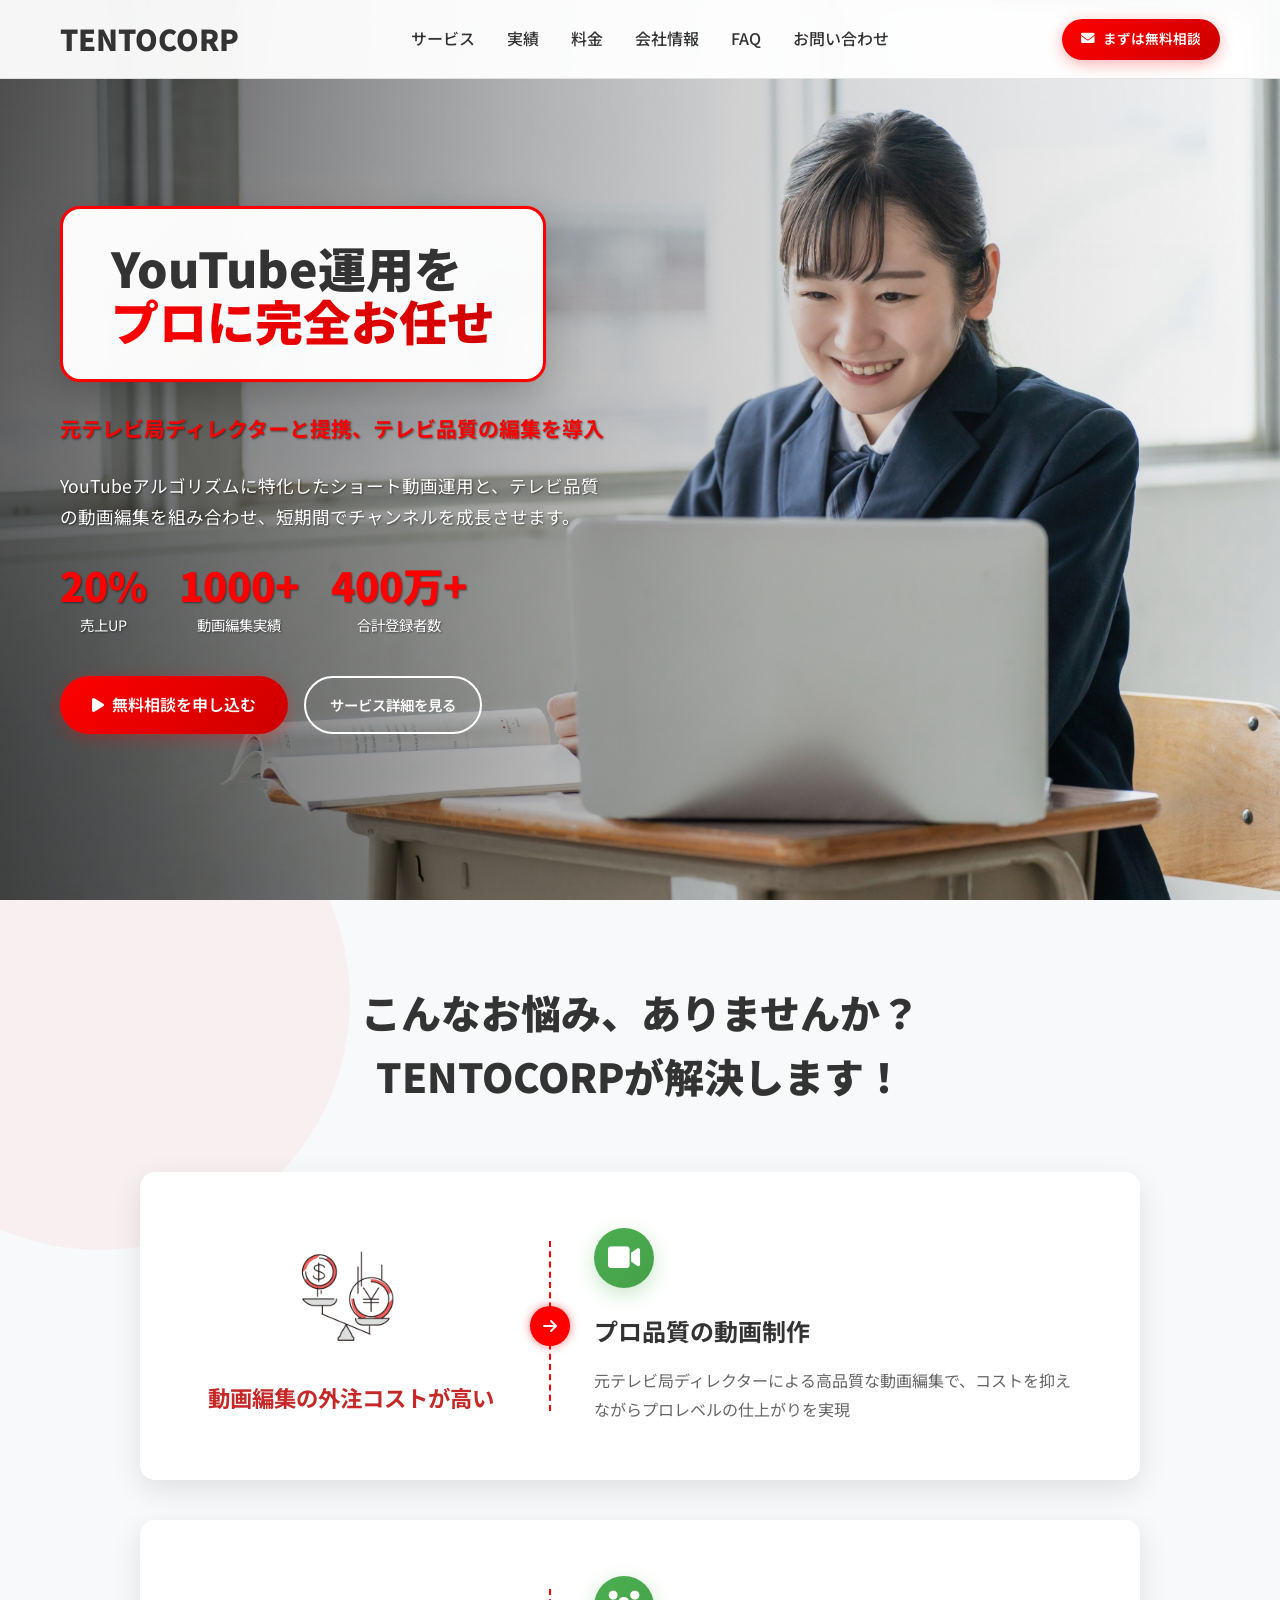
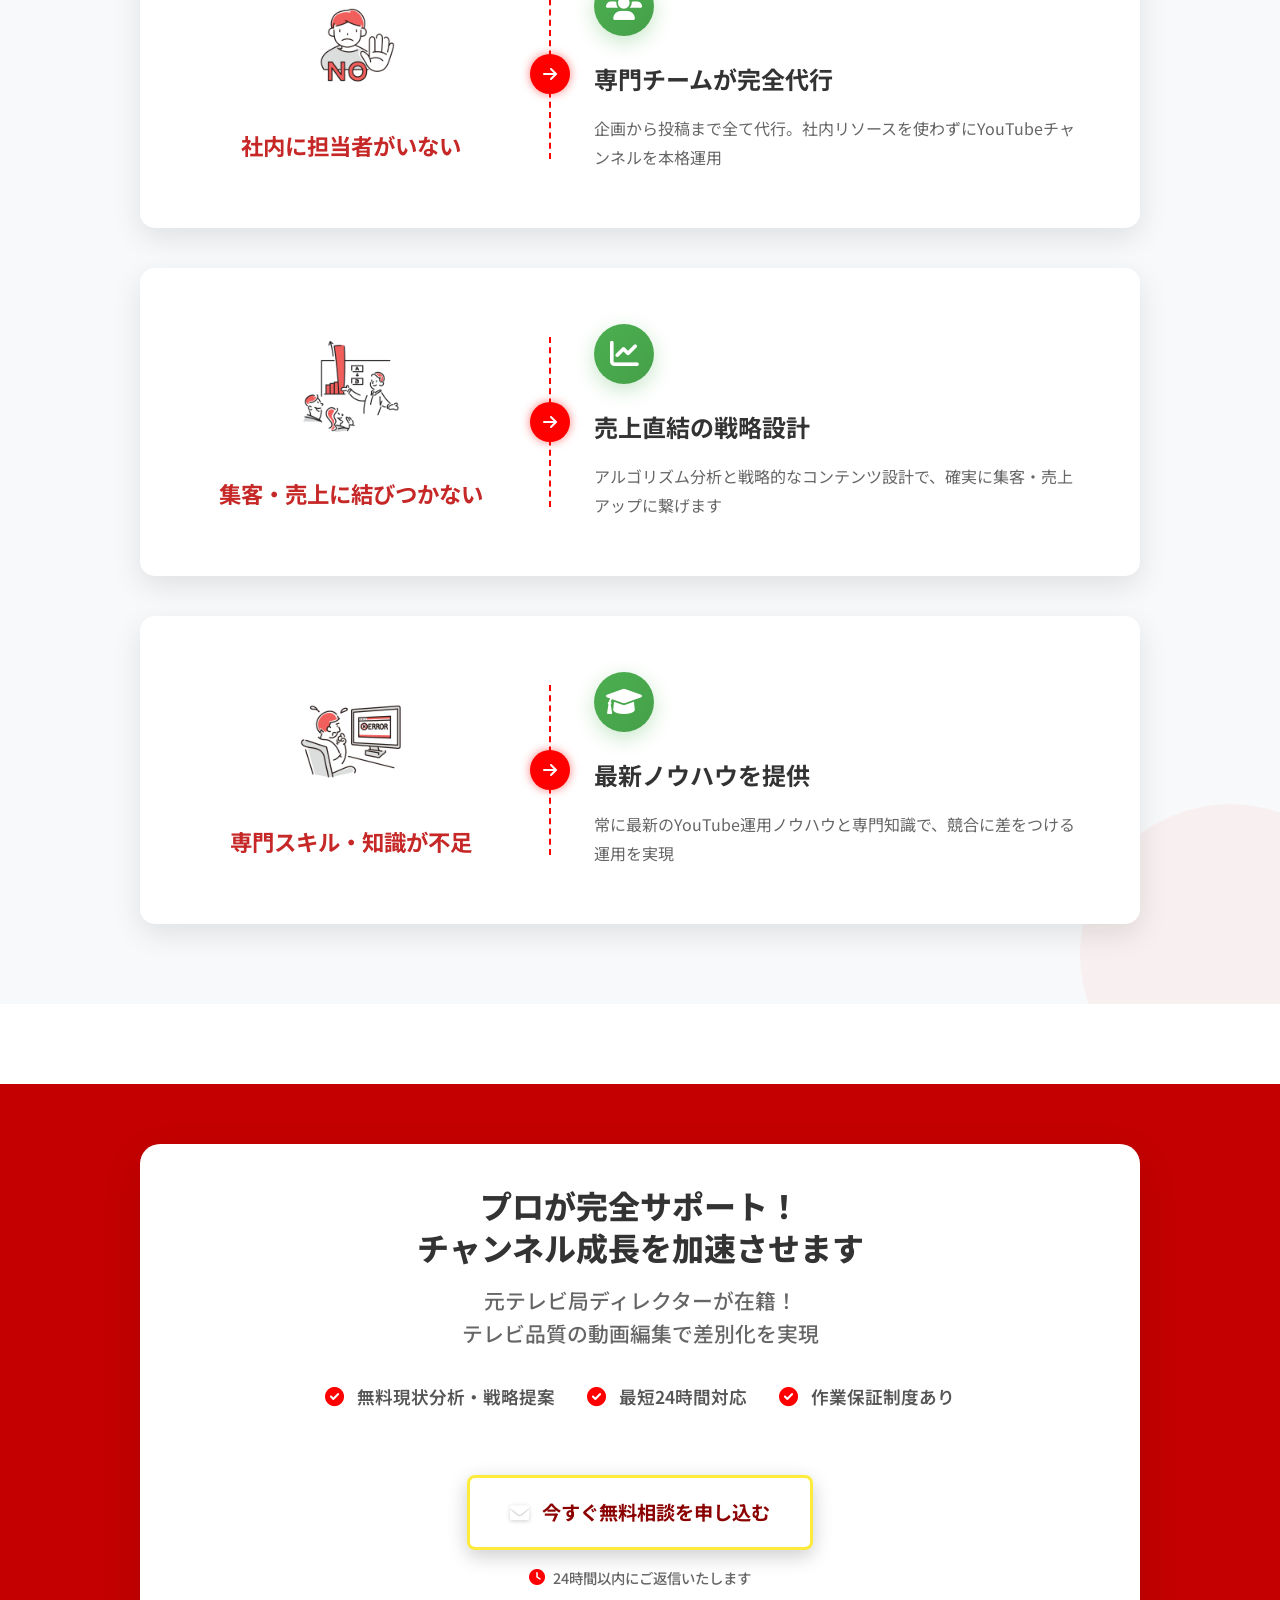
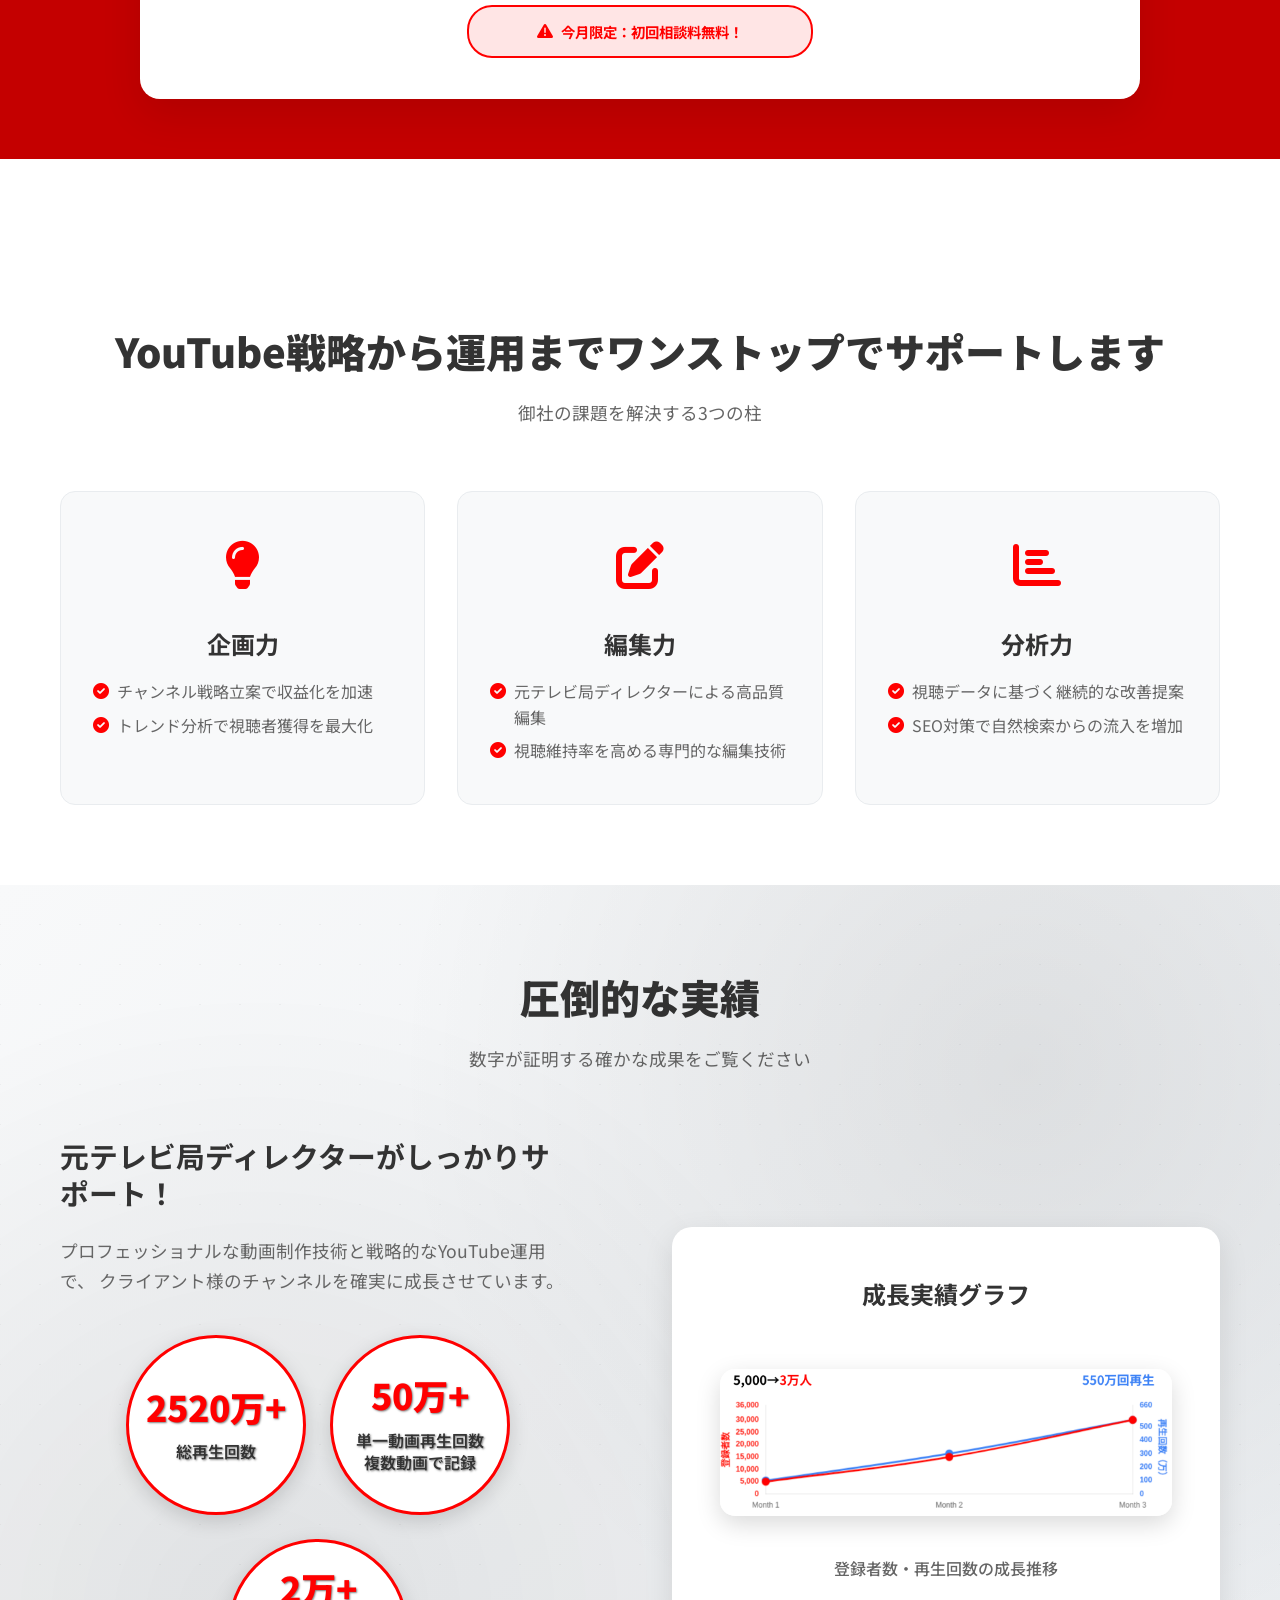
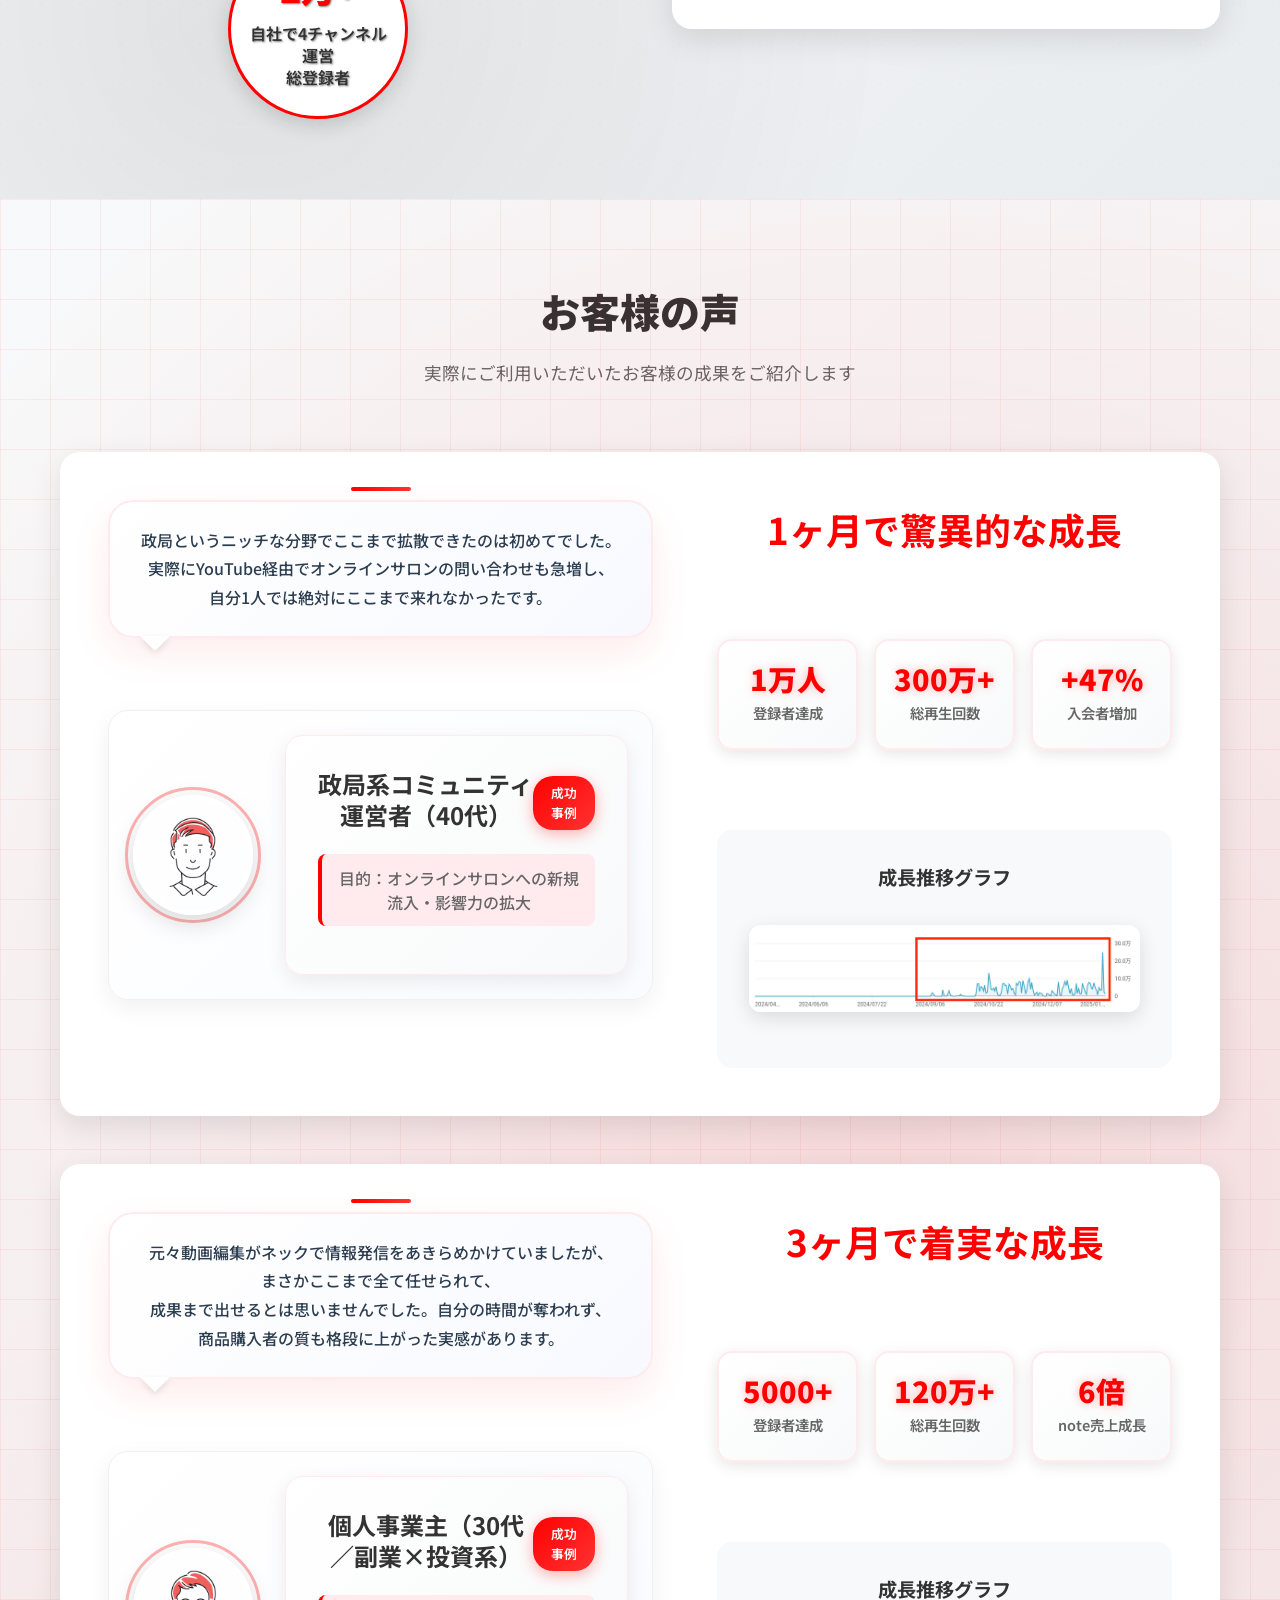
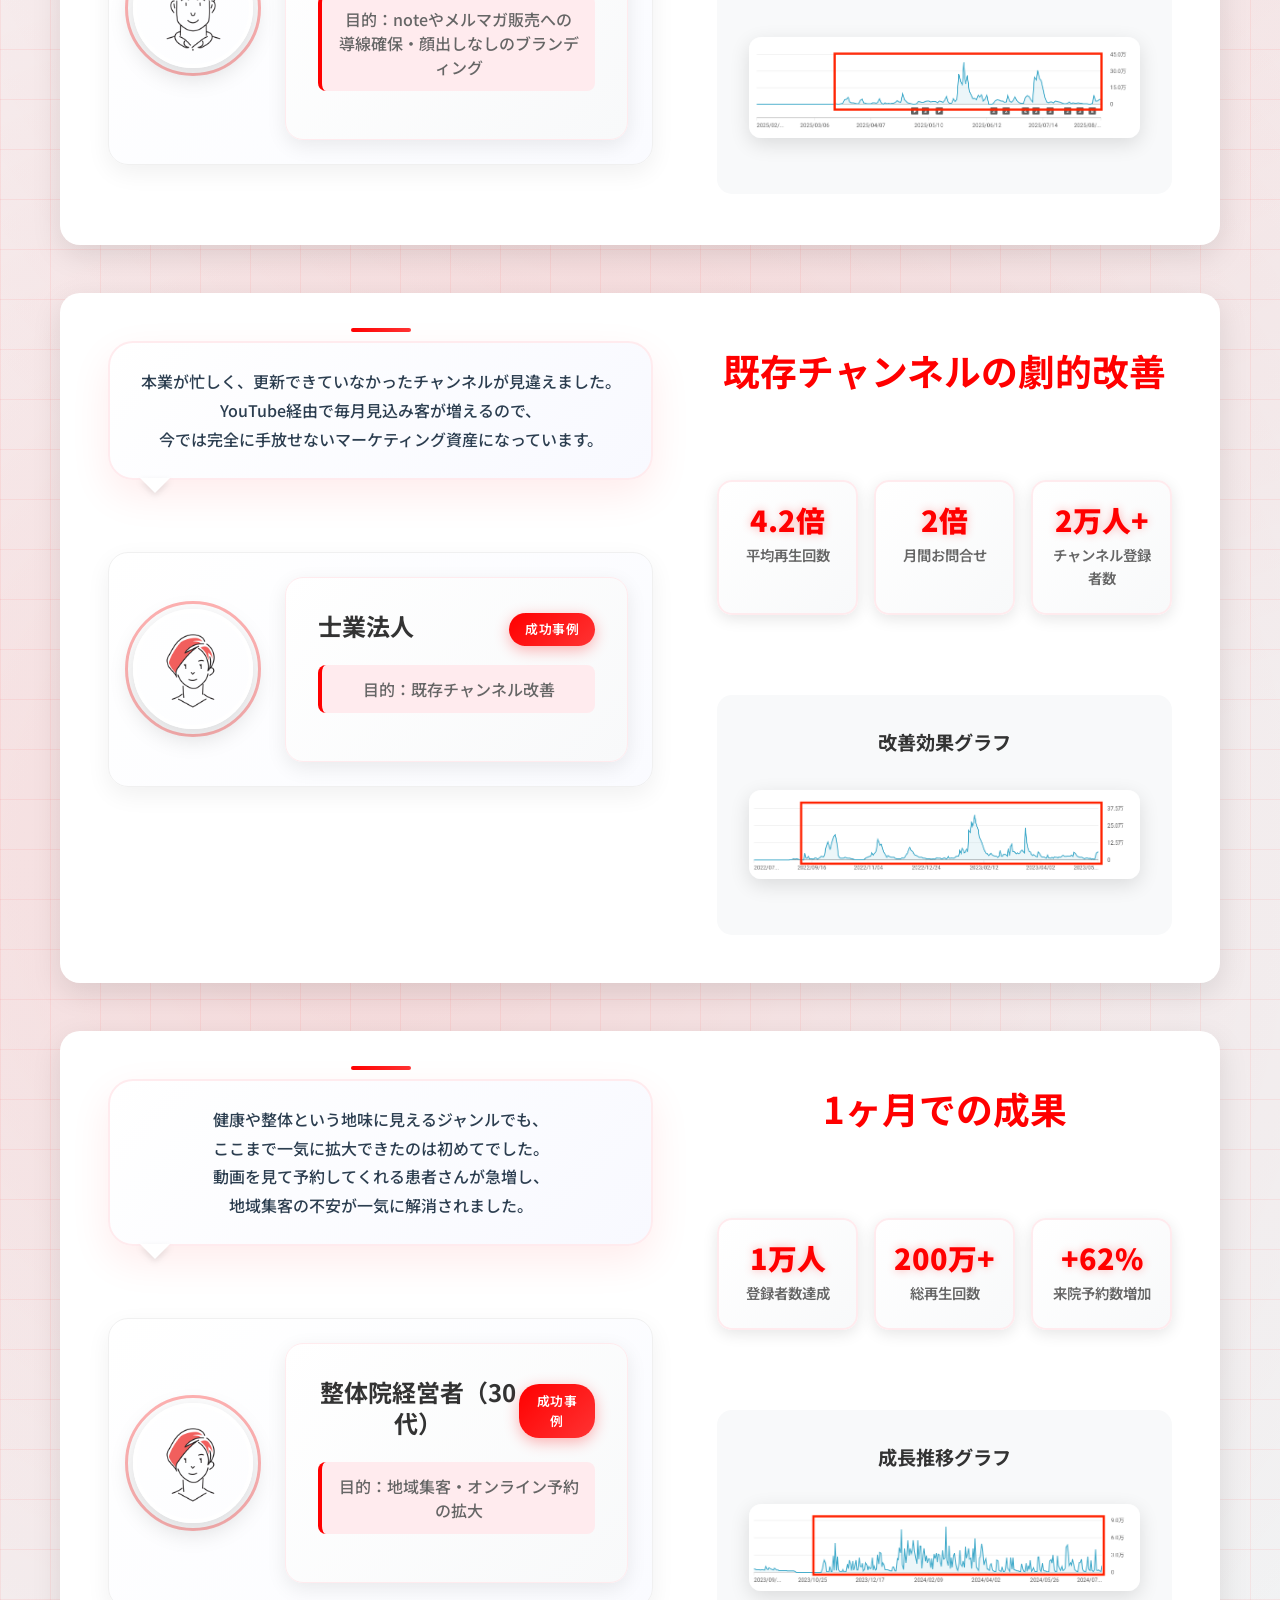
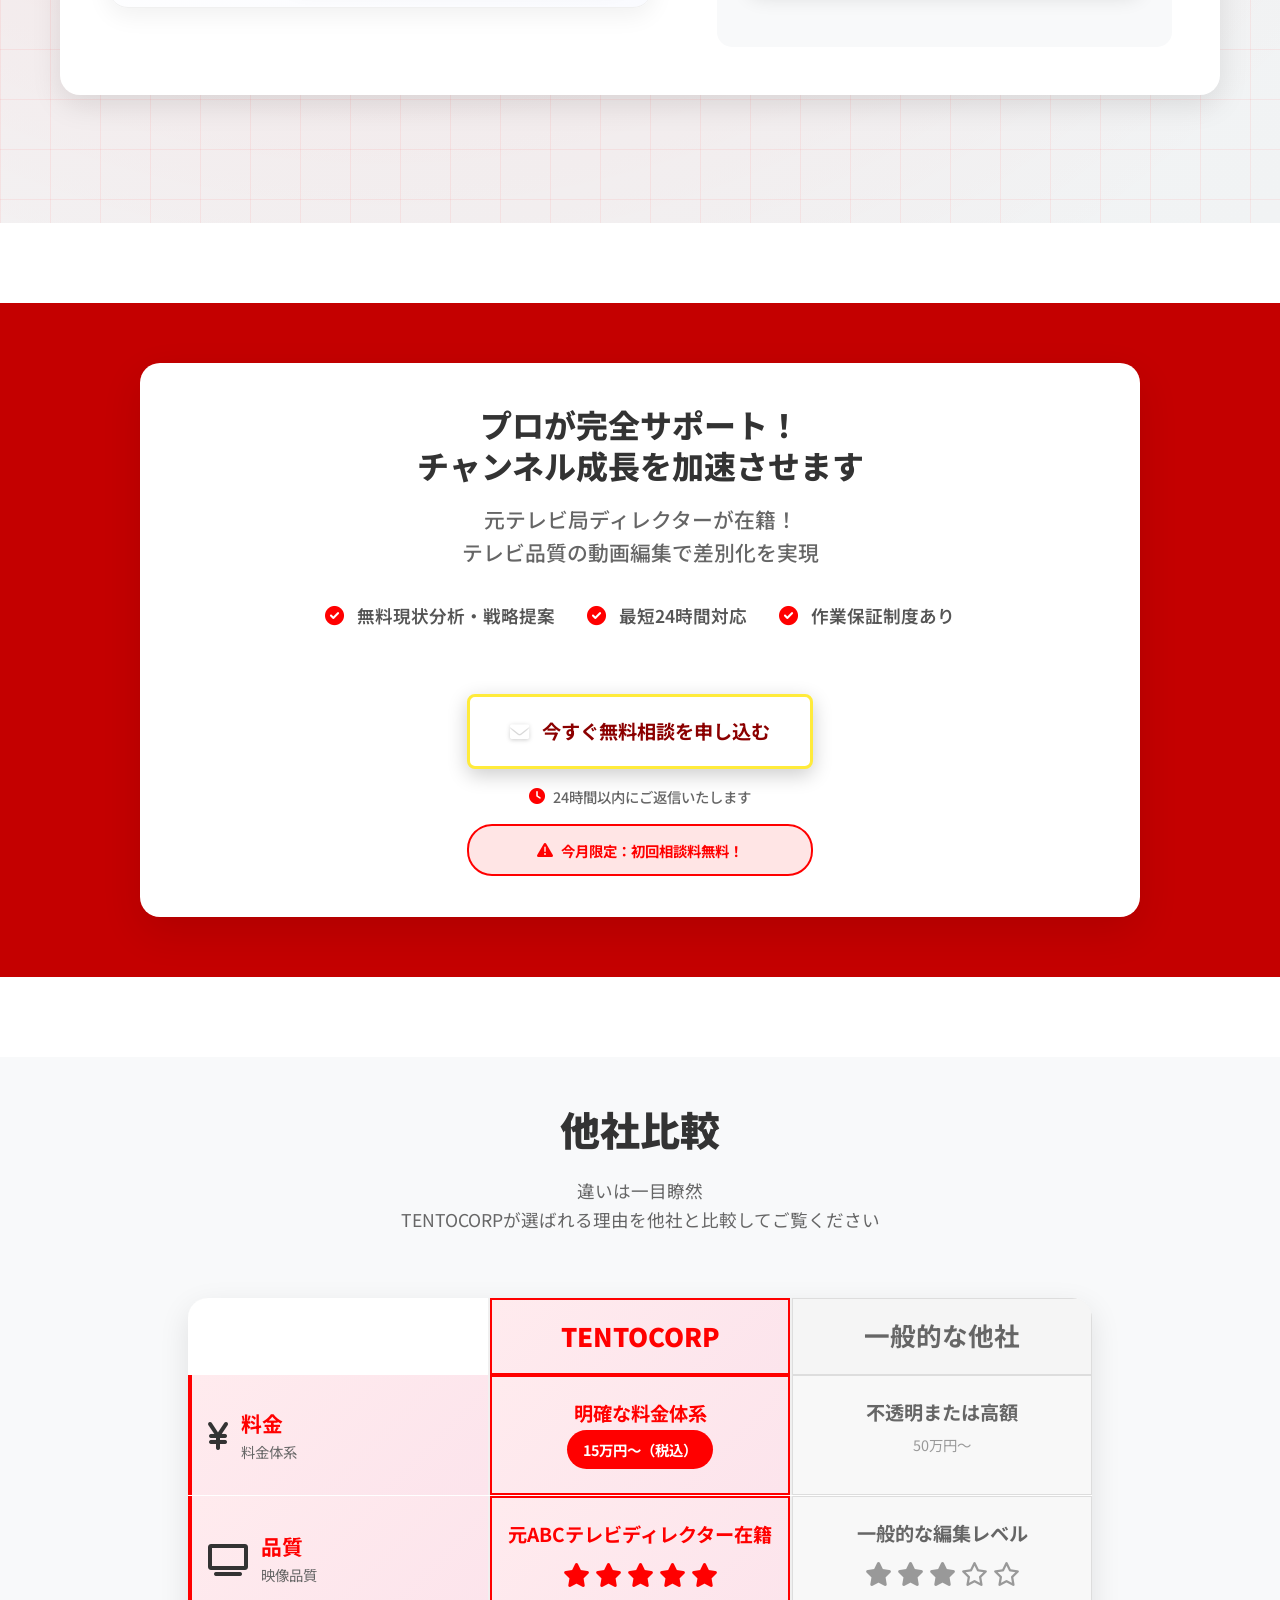
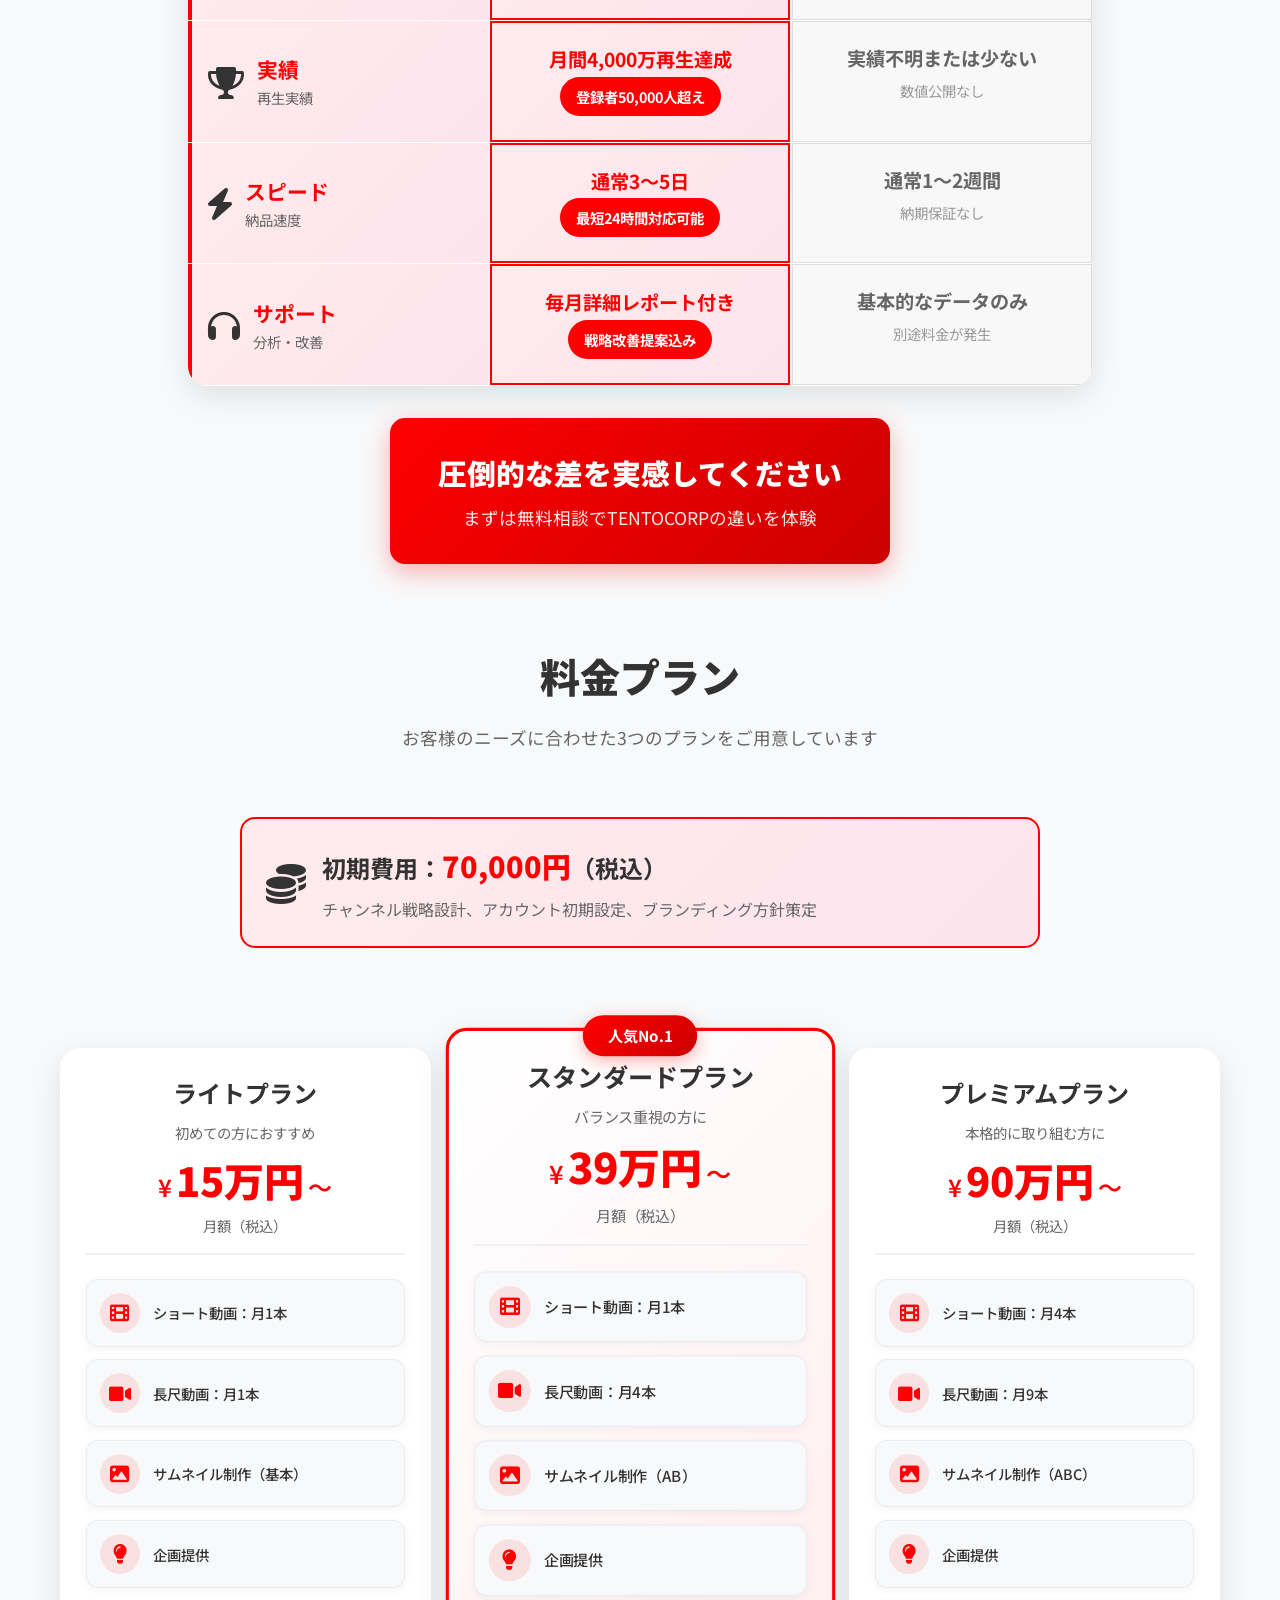
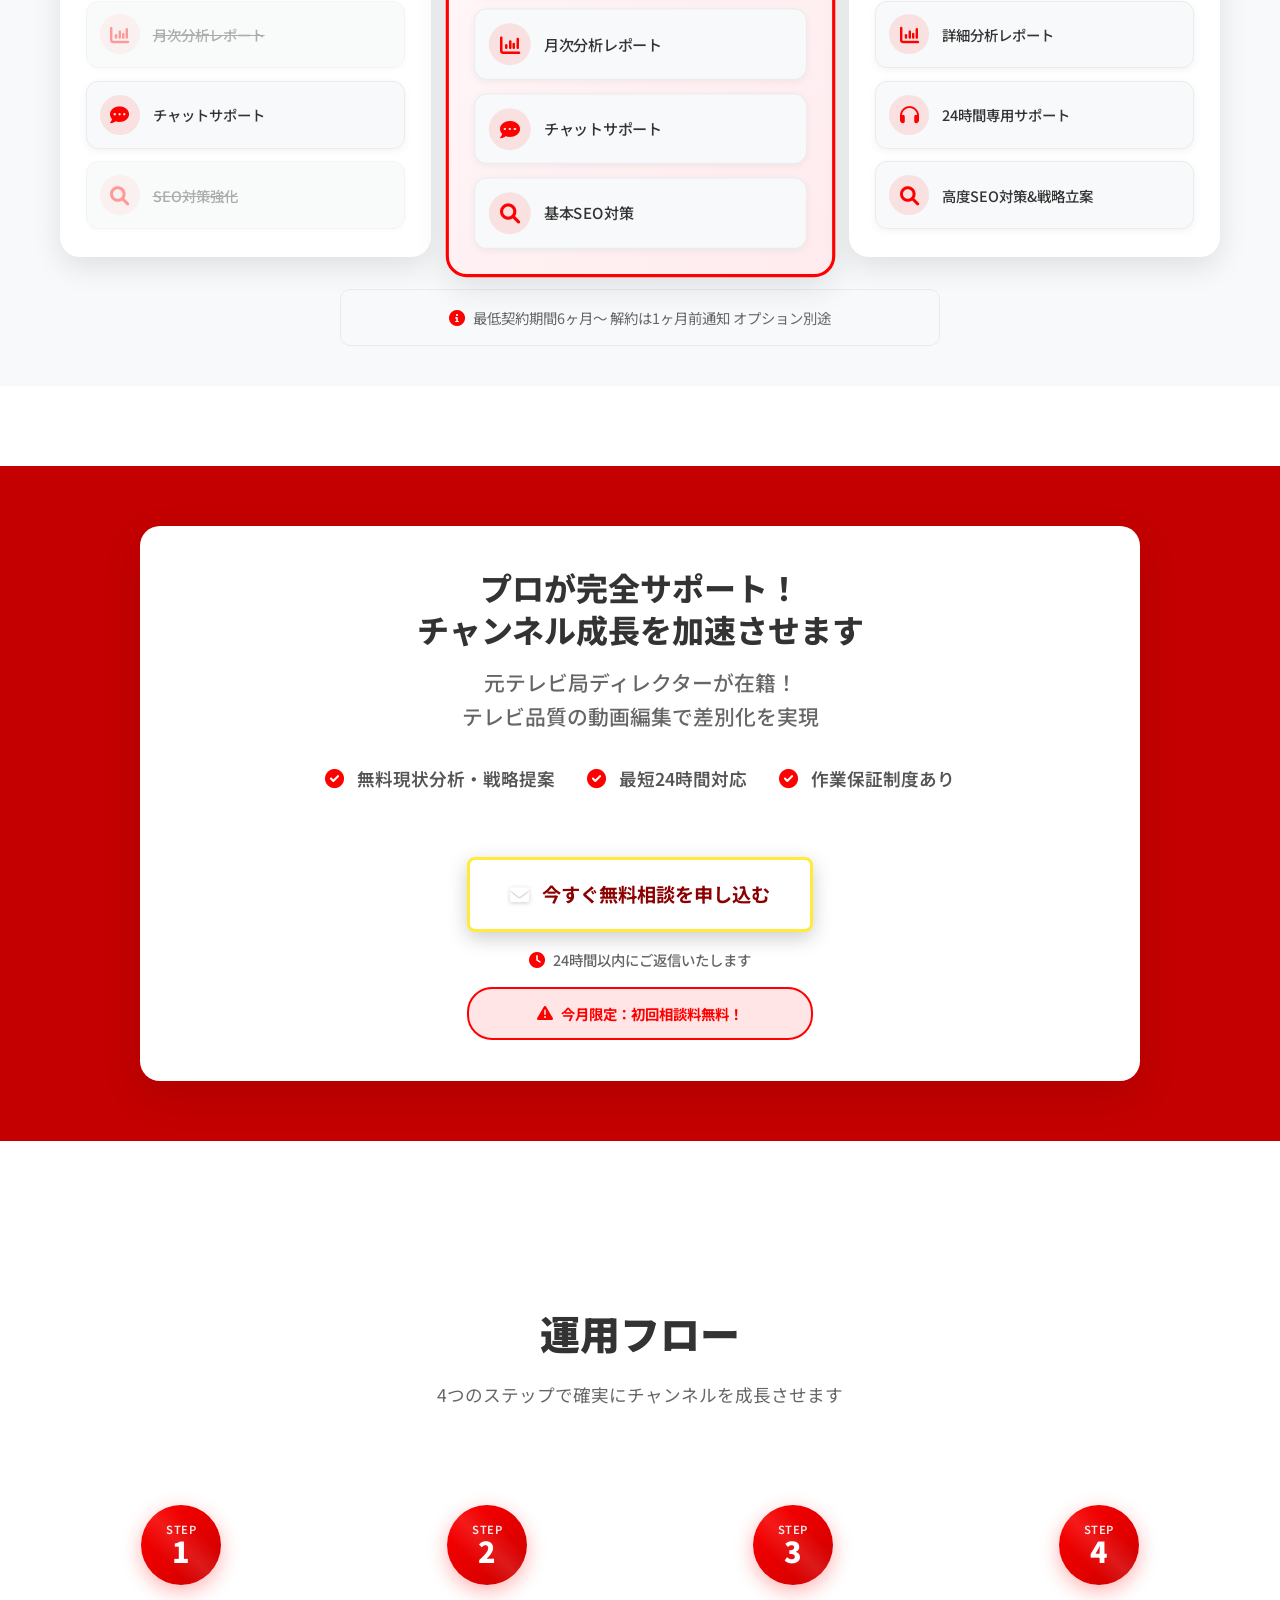
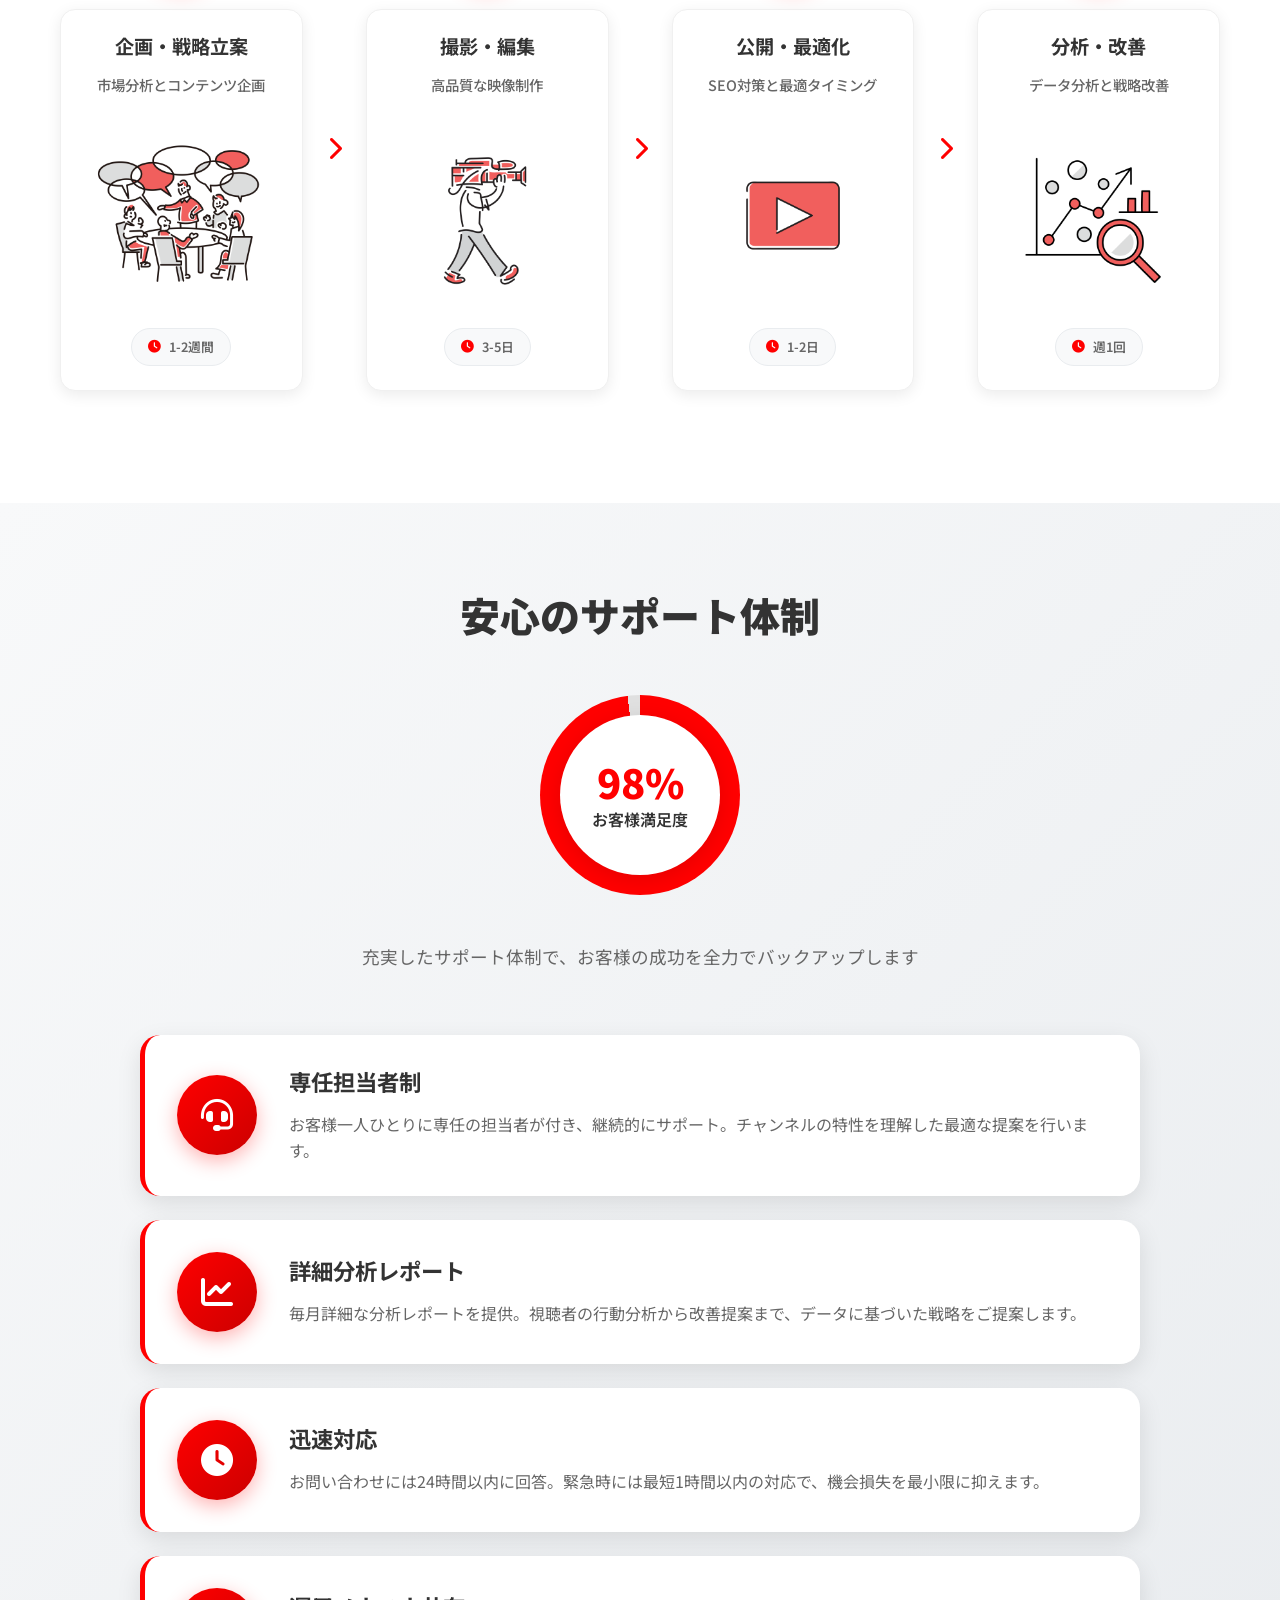
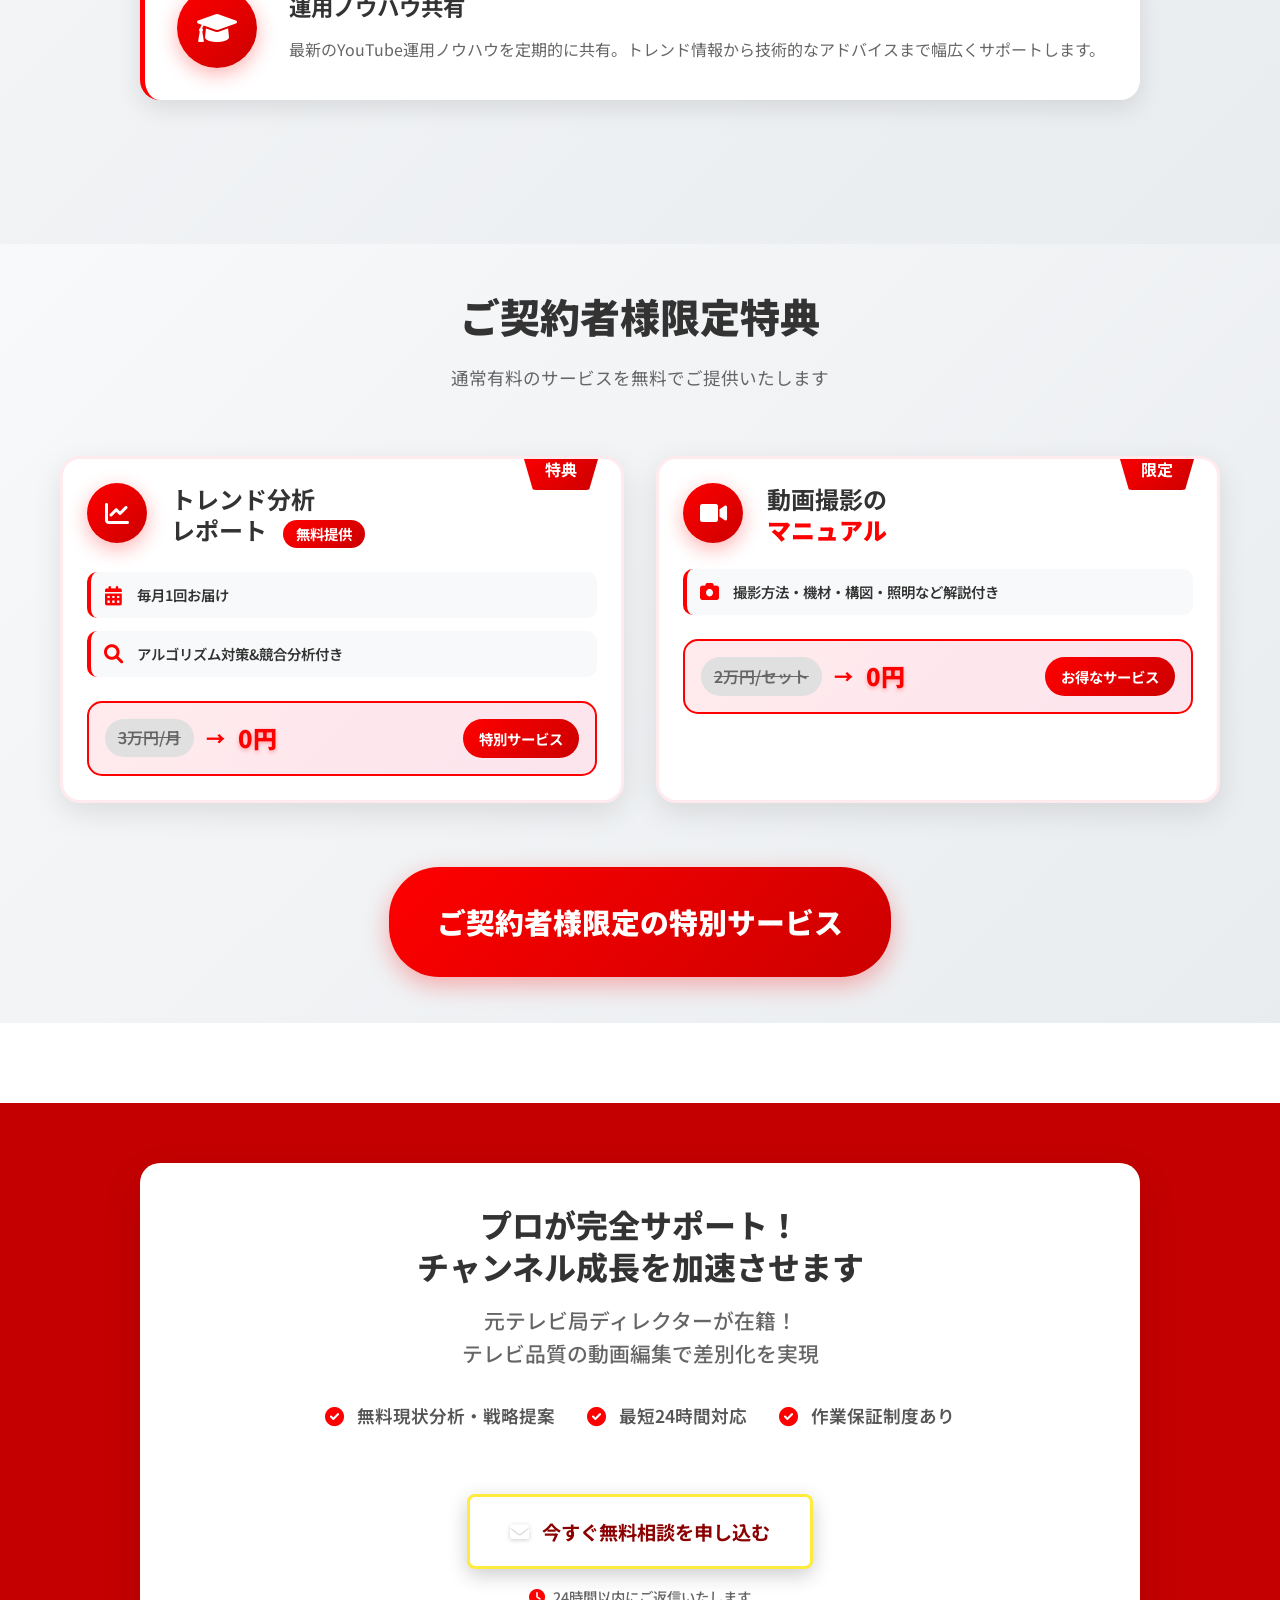
==== commit ebe5b170: "修正もれを調整" ====
--- a/index.html
+++ b/index.html
@@ -287,7 +287,7 @@
                         </div>
                         <div class="stat-card">
                             <div class="stat-number">5万+</div>
-                            <div class="stat-label">4チャンネル運営<br>総登録者</div>
+                            <div class="stat-label">自社で4チャンネル運営<br>総登録者</div>
                         </div>
                     </div>
                 </div>
@@ -444,7 +444,7 @@
                                 <div class="metric-label">月間お問合せ</div>
                             </div>
                             <div class="metric-item">
-                                <div class="metric-number">2万+</div>
+                                <div class="metric-number">2万人+</div>
                                 <div class="metric-label">チャンネル登録者数</div>
                             </div>
                         </div>
@@ -559,7 +559,7 @@
     <section class="comparison" id="comparison">
         <div class="container">
             <div class="section-header">
-                <h2 class="section-title">競合比較</h2>
+                <h2 class="section-title">他社比較</h2>
                 <p class="section-description">違いは一目瞭然<br>TENTOCORPが選ばれる理由を他社と比較してご覧ください</p>
             </div>
             
--- a/styles.css
+++ b/styles.css
@@ -1414,8 +1414,12 @@
 
 /* Comparison Section */
 .comparison {
-    padding: 80px 0;
+    padding: 40px 0;
     background: #f8f9fa;
+    min-height: 100vh;
+    display: flex;
+    flex-direction: column;
+    justify-content: center;
 }
 
 .comparison-table {
@@ -1438,33 +1442,33 @@
 
 .comparison-category-header {
     background: white;
-    padding: 1.5rem;
+    padding: 1rem;
 }
 
 .comparison-tentocorp-header {
     background: linear-gradient(135deg, #ffebee, #fce4ec);
-    padding: 1.5rem;
+    padding: 1rem;
     text-align: center;
     border: 2px solid #ff0000;
 }
 
 .comparison-tentocorp-header h3 {
     color: #ff0000;
-    font-size: 1.8rem;
+    font-size: 1.6rem;
     font-weight: 900;
     margin: 0;
 }
 
 .comparison-others-header {
     background: #f5f5f5;
-    padding: 1.5rem;
+    padding: 1rem;
     text-align: center;
     border: 1px solid #ddd;
 }
 
 .comparison-others-header h3 {
     color: #666;
-    font-size: 1.8rem;
+    font-size: 1.6rem;
     font-weight: 700;
     margin: 0;
 }
@@ -1479,7 +1483,7 @@
 
 .comparison-category {
     background: linear-gradient(135deg, #ffebee, #fce4ec);
-    padding: 2rem 1.5rem;
+    padding: 1.5rem 1rem;
     display: flex;
     align-items: center;
     gap: 0.8rem;
@@ -1506,7 +1510,7 @@
 
 .comparison-tentocorp {
     background: linear-gradient(135deg, #ffebee, #fce4ec);
-    padding: 2rem 1.5rem;
+    padding: 1.5rem 1rem;
     border: 2px solid #ff0000;
     text-align: center;
 }
@@ -1541,7 +1545,7 @@
 
 .comparison-others {
     background: #f8f8f8;
-    padding: 2rem 1.5rem;
+    padding: 1.5rem 1rem;
     border: 1px solid #ddd;
     text-align: center;
 }
@@ -1571,7 +1575,7 @@
 
 .comparison-cta {
     text-align: center;
-    margin-top: 3rem;
+    margin-top: 2rem;
 }
 
 .cta-content {
@@ -1604,17 +1608,17 @@
     .comparison-category,
     .comparison-tentocorp,
     .comparison-others {
-        padding: 1.8rem 1.2rem;
+        padding: 1.4rem 1rem;
     }
     
     .comparison-tentocorp-header,
     .comparison-others-header {
-        padding: 1.2rem;
+        padding: 1rem;
     }
     
     .comparison-tentocorp-header h3,
     .comparison-others-header h3 {
-        font-size: 1.6rem;
+        font-size: 1.4rem;
     }
     
     /* Problem & Solution Section Tablet Adjustments */
@@ -1656,21 +1660,21 @@
     .comparison-category,
     .comparison-tentocorp,
     .comparison-others {
-        padding: 1.5rem 1rem;
+        padding: 1.2rem 0.8rem;
         width: 100%;
         box-sizing: border-box;
     }
     
     .comparison-tentocorp-header,
     .comparison-others-header {
-        padding: 1rem;
+        padding: 0.8rem;
         width: 100%;
         box-sizing: border-box;
     }
     
     .comparison-tentocorp-header h3,
     .comparison-others-header h3 {
-        font-size: 1.4rem;
+        font-size: 1.2rem;
     }
     
     .category-content h4 {
@@ -1695,67 +1699,6 @@
     .comparison-table {
         margin: 0 5px;
         border-radius: 10px;
-    }
-    
-    .comparison-header,
-    .comparison-row {
-        width: 100%;
-        grid-template-columns: 1fr 1fr 1fr;
-        gap: 1px;
-    }
-    
-    .comparison-category,
-    .comparison-tentocorp,
-    .comparison-others {
-        padding: 0.8rem 0.5rem;
-        width: 100%;
-        box-sizing: border-box;
-        font-size: 0.85rem;
-    }
-    
-    .comparison-tentocorp-header,
-    .comparison-others-header {
-        padding: 0.8rem 0.5rem;
-        width: 100%;
-        box-sizing: border-box;
-    }
-    
-    .comparison-tentocorp-header h3,
-    .comparison-others-header h3 {
-        font-size: 1.1rem;
-    }
-    
-    .category-content h4 {
-        font-size: 0.9rem;
-    }
-    
-    .tentocorp-content h4,
-    .others-content h4 {
-        font-size: 0.85rem;
-    }
-    
-    .category-icon {
-        font-size: 1.3rem;
-    }
-    
-    .price-highlight,
-    .speed-highlight,
-    .support-highlight,
-    .achievement {
-        font-size: 0.75rem;
-        padding: 0.3rem 0.6rem;
-    }
-    
-    .stars-tentocorp,
-    .stars-others {
-        font-size: 1.1rem;
-    }
-}
-
-@media (max-width: 320px) {
-    .comparison-table {
-        margin: 0 2px;
-        border-radius: 8px;
     }
     
     .comparison-header,
@@ -1783,7 +1726,68 @@
     
     .comparison-tentocorp-header h3,
     .comparison-others-header h3 {
-        font-size: 0.95rem;
+        font-size: 1rem;
+    }
+    
+    .category-content h4 {
+        font-size: 0.9rem;
+    }
+    
+    .tentocorp-content h4,
+    .others-content h4 {
+        font-size: 0.85rem;
+    }
+    
+    .category-icon {
+        font-size: 1.3rem;
+    }
+    
+    .price-highlight,
+    .speed-highlight,
+    .support-highlight,
+    .achievement {
+        font-size: 0.75rem;
+        padding: 0.3rem 0.6rem;
+    }
+    
+    .stars-tentocorp,
+    .stars-others {
+        font-size: 1.1rem;
+    }
+}
+
+@media (max-width: 320px) {
+    .comparison-table {
+        margin: 0 2px;
+        border-radius: 8px;
+    }
+    
+    .comparison-header,
+    .comparison-row {
+        width: 100%;
+        grid-template-columns: 1fr 1fr 1fr;
+        gap: 1px;
+    }
+    
+    .comparison-category,
+    .comparison-tentocorp,
+    .comparison-others {
+        padding: 0.5rem 0.3rem;
+        width: 100%;
+        box-sizing: border-box;
+        font-size: 0.75rem;
+    }
+    
+    .comparison-tentocorp-header,
+    .comparison-others-header {
+        padding: 0.5rem 0.3rem;
+        width: 100%;
+        box-sizing: border-box;
+    }
+    
+    .comparison-tentocorp-header h3,
+    .comparison-others-header h3 {
+        font-size: 0.9rem;
     }
     
     .category-content h4 {
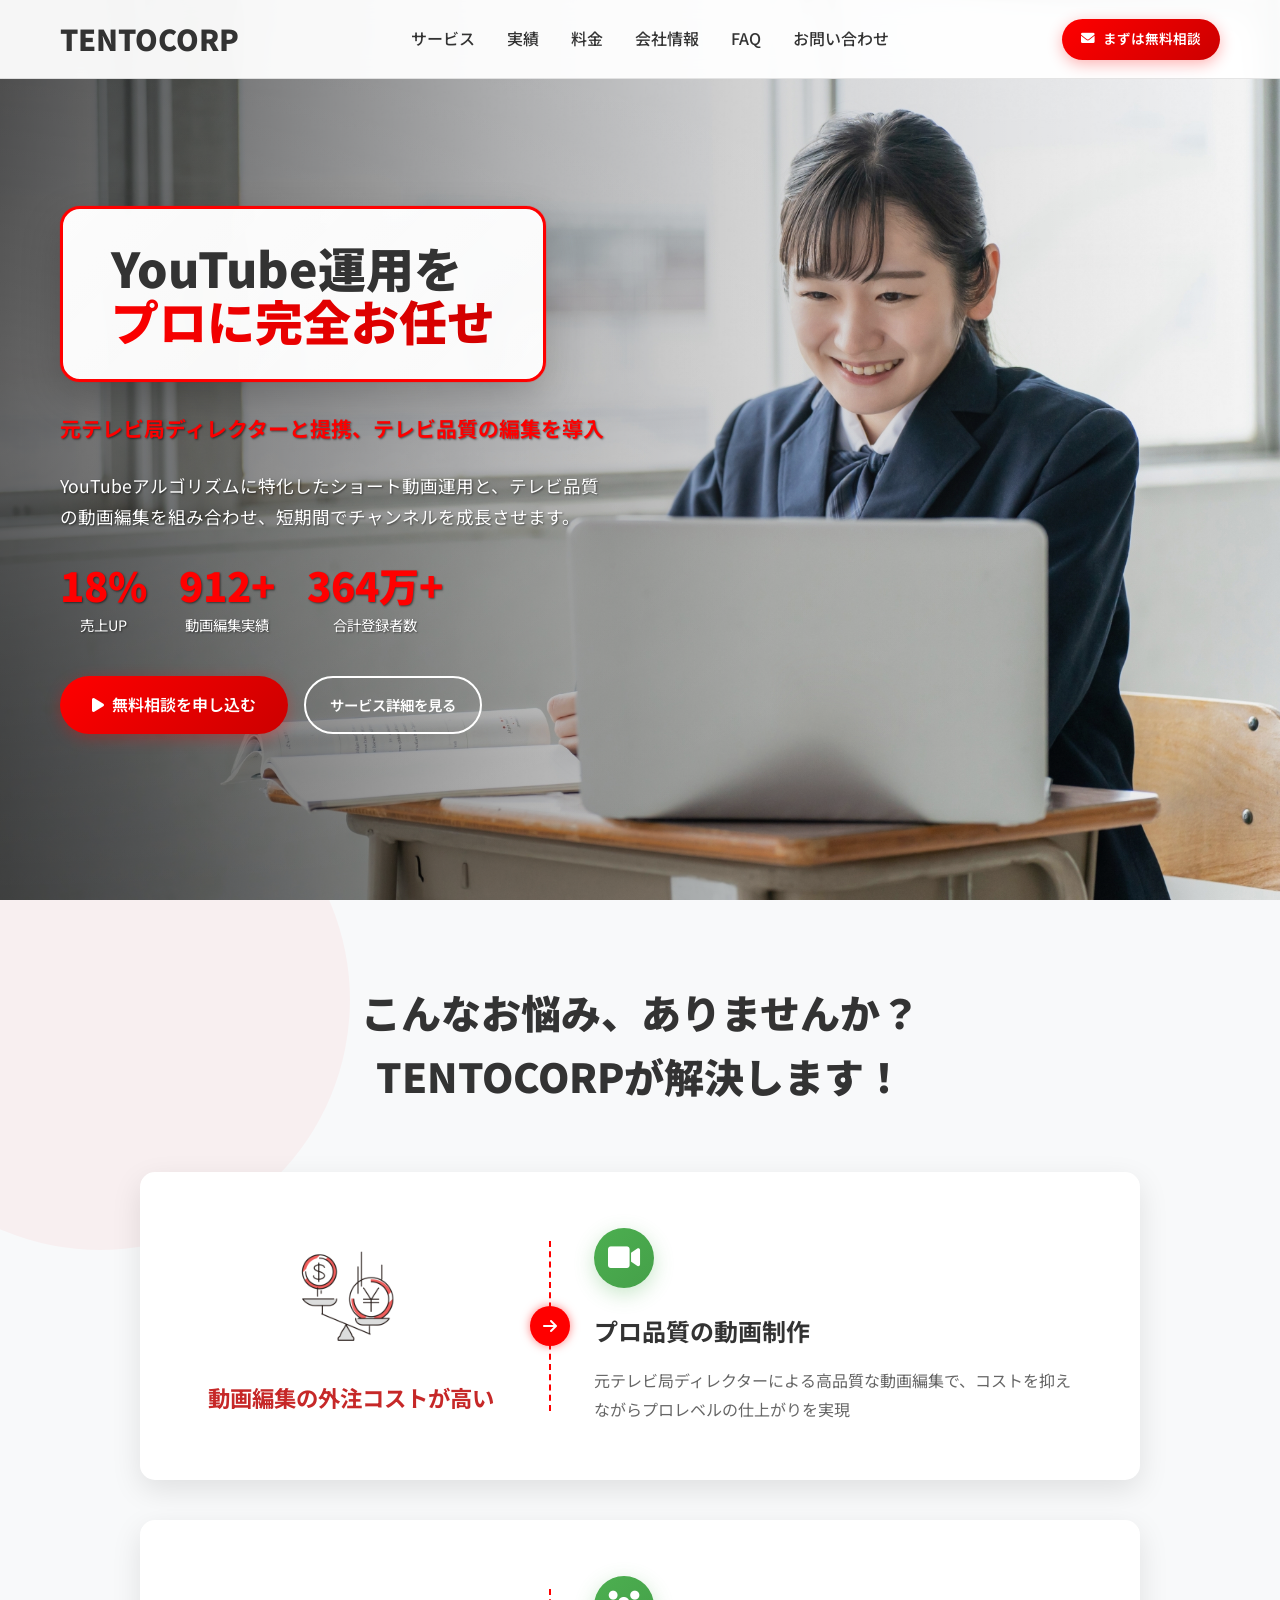
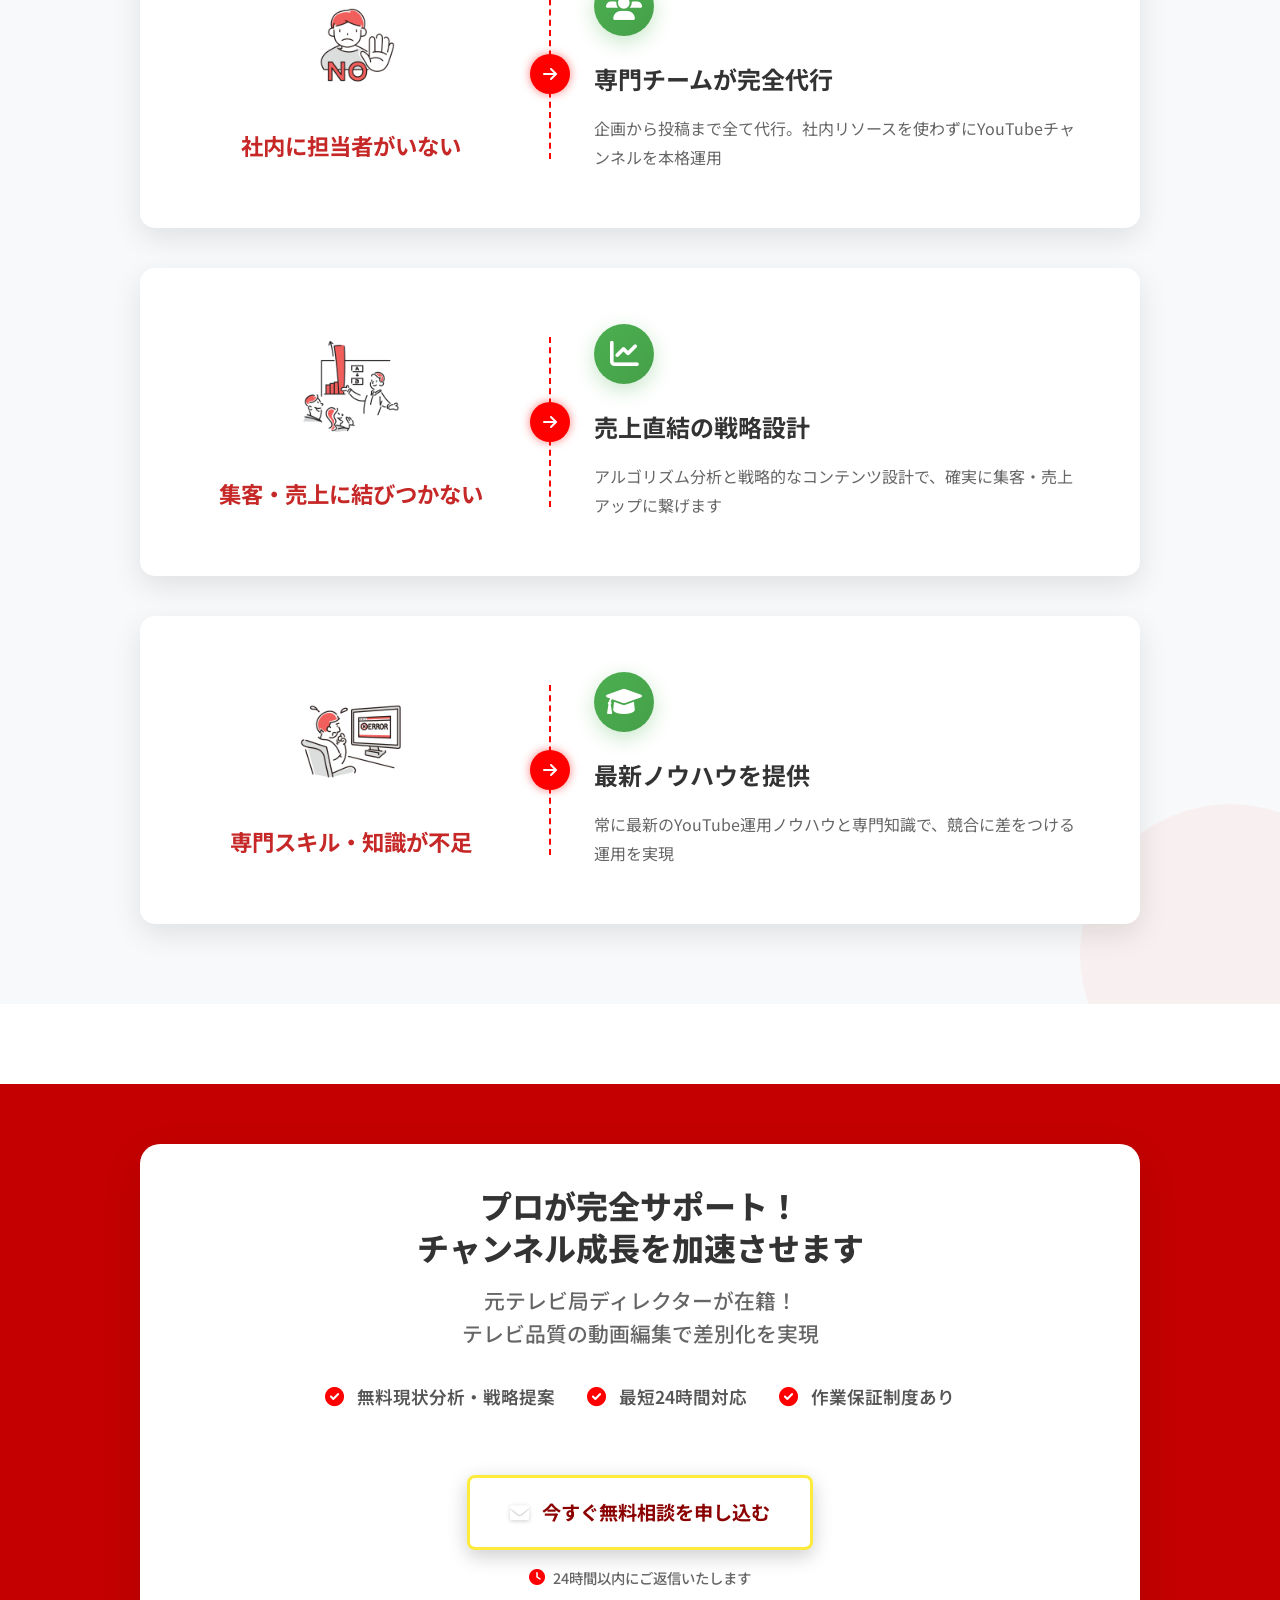
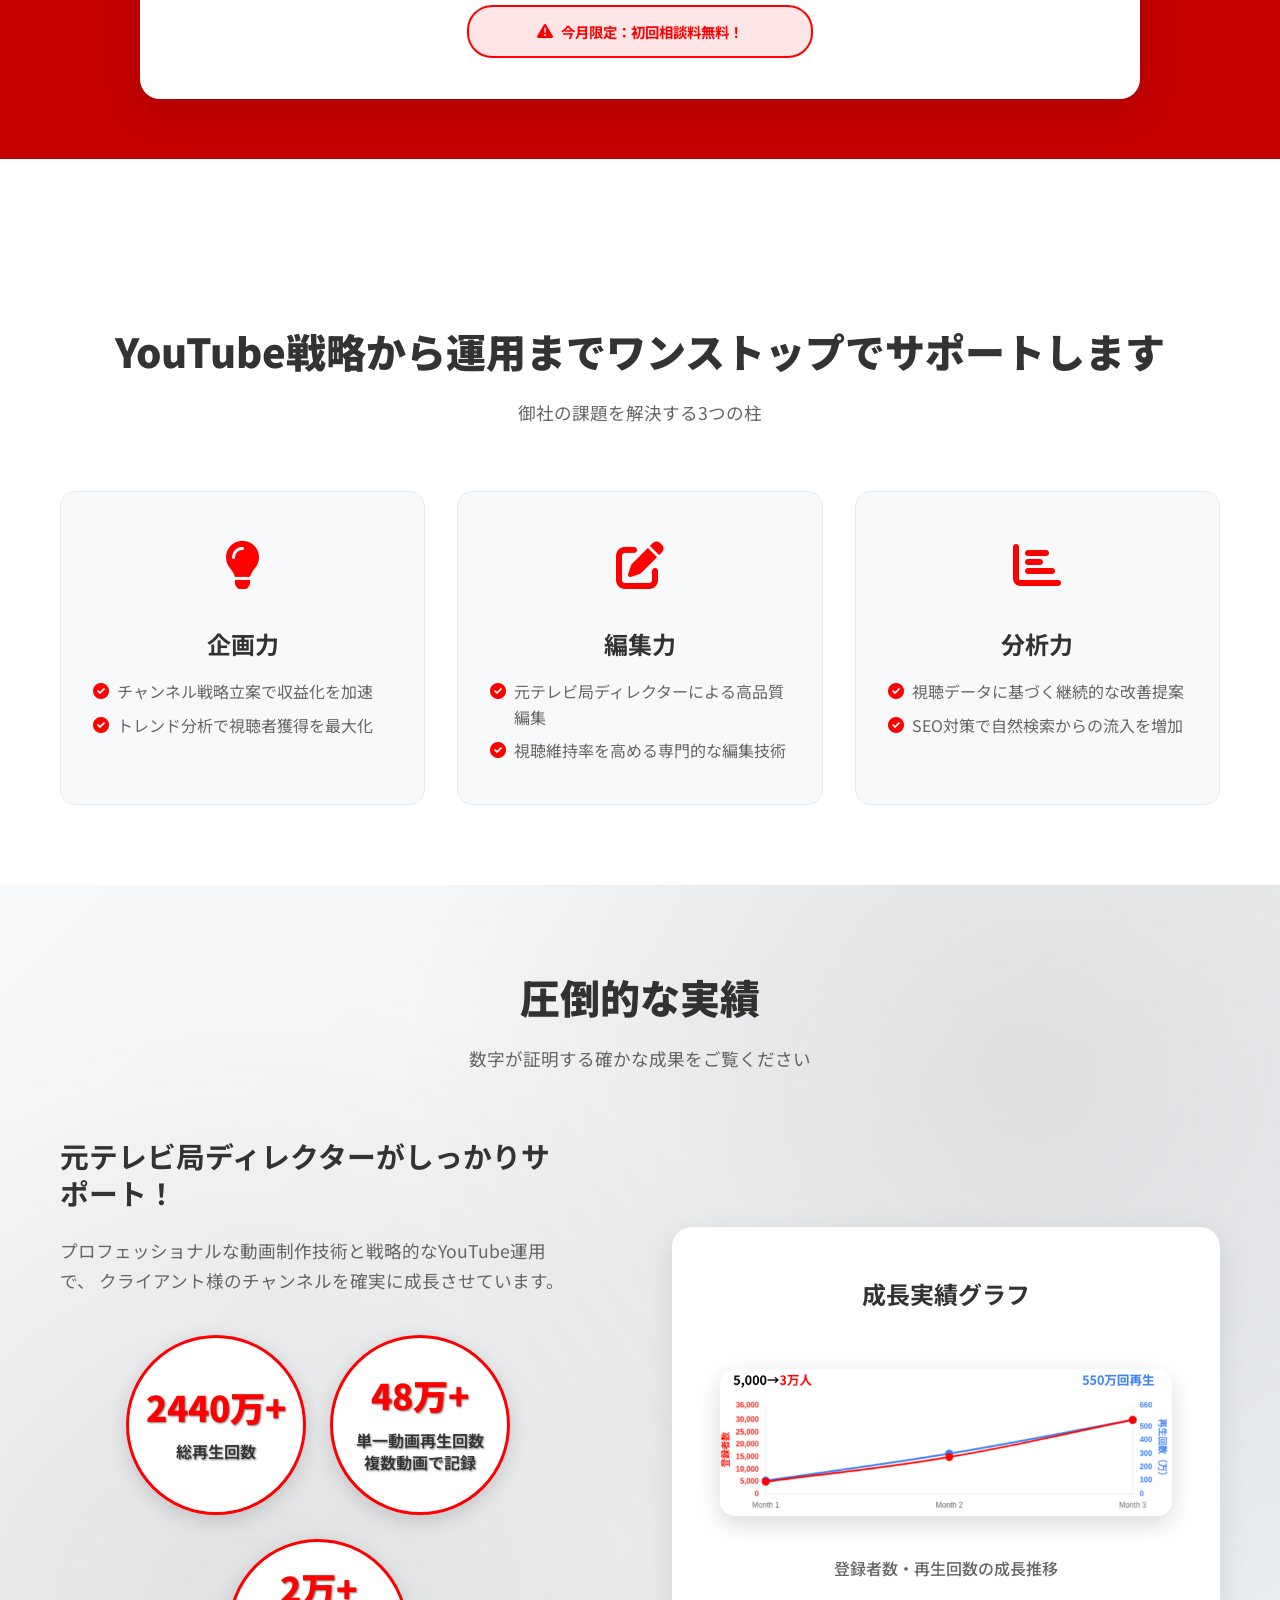
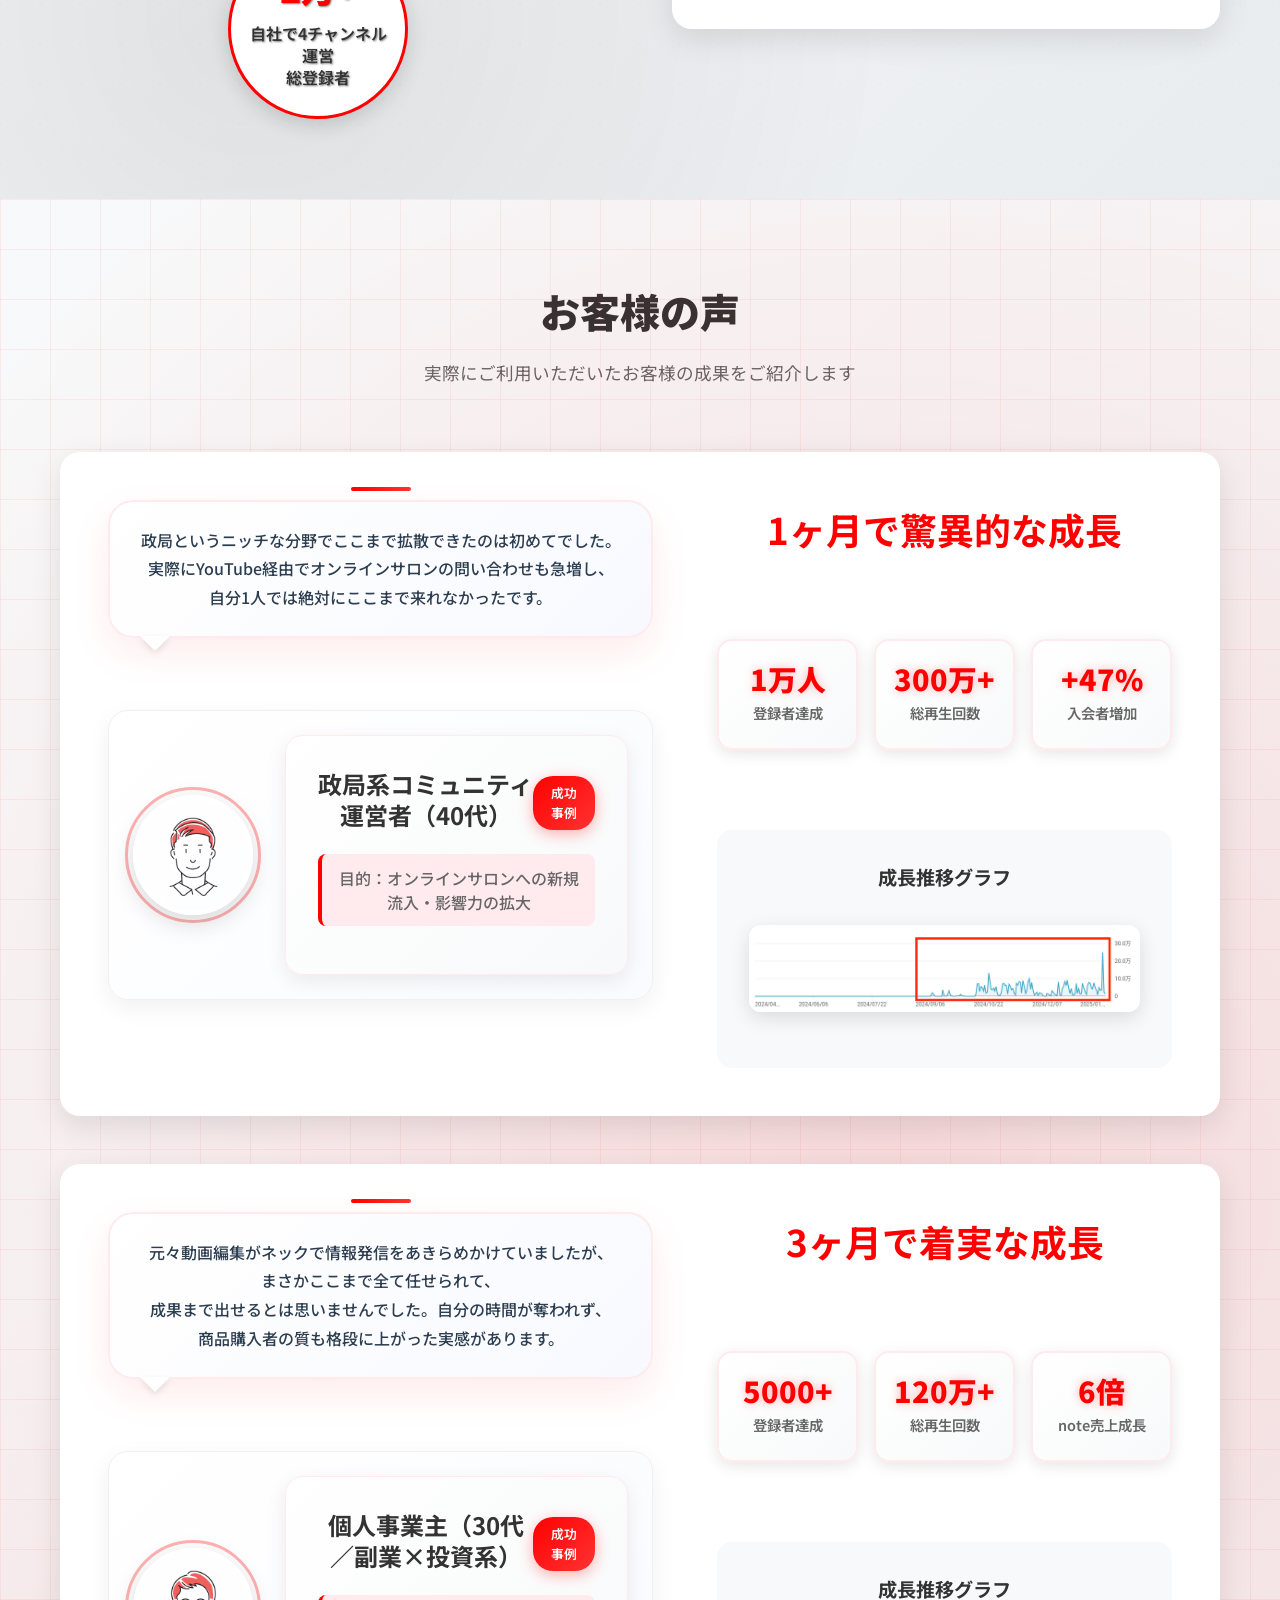
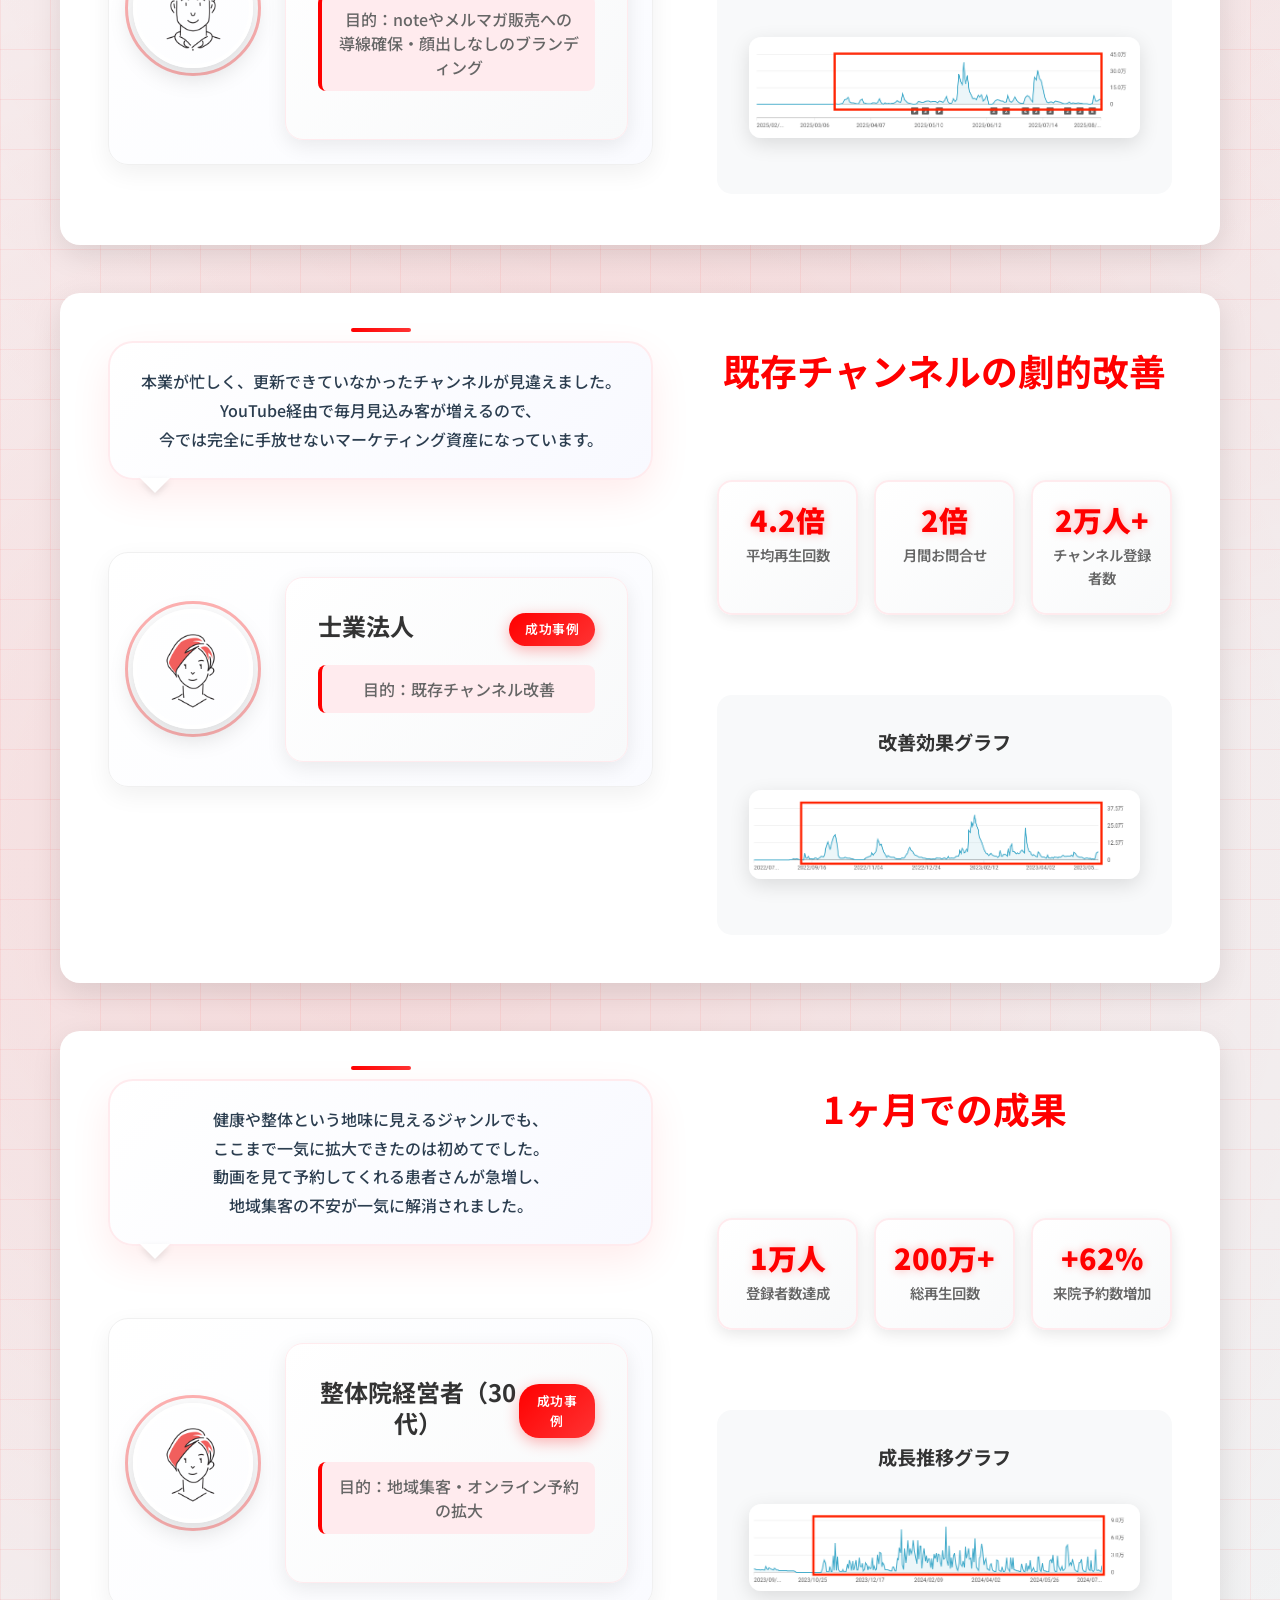
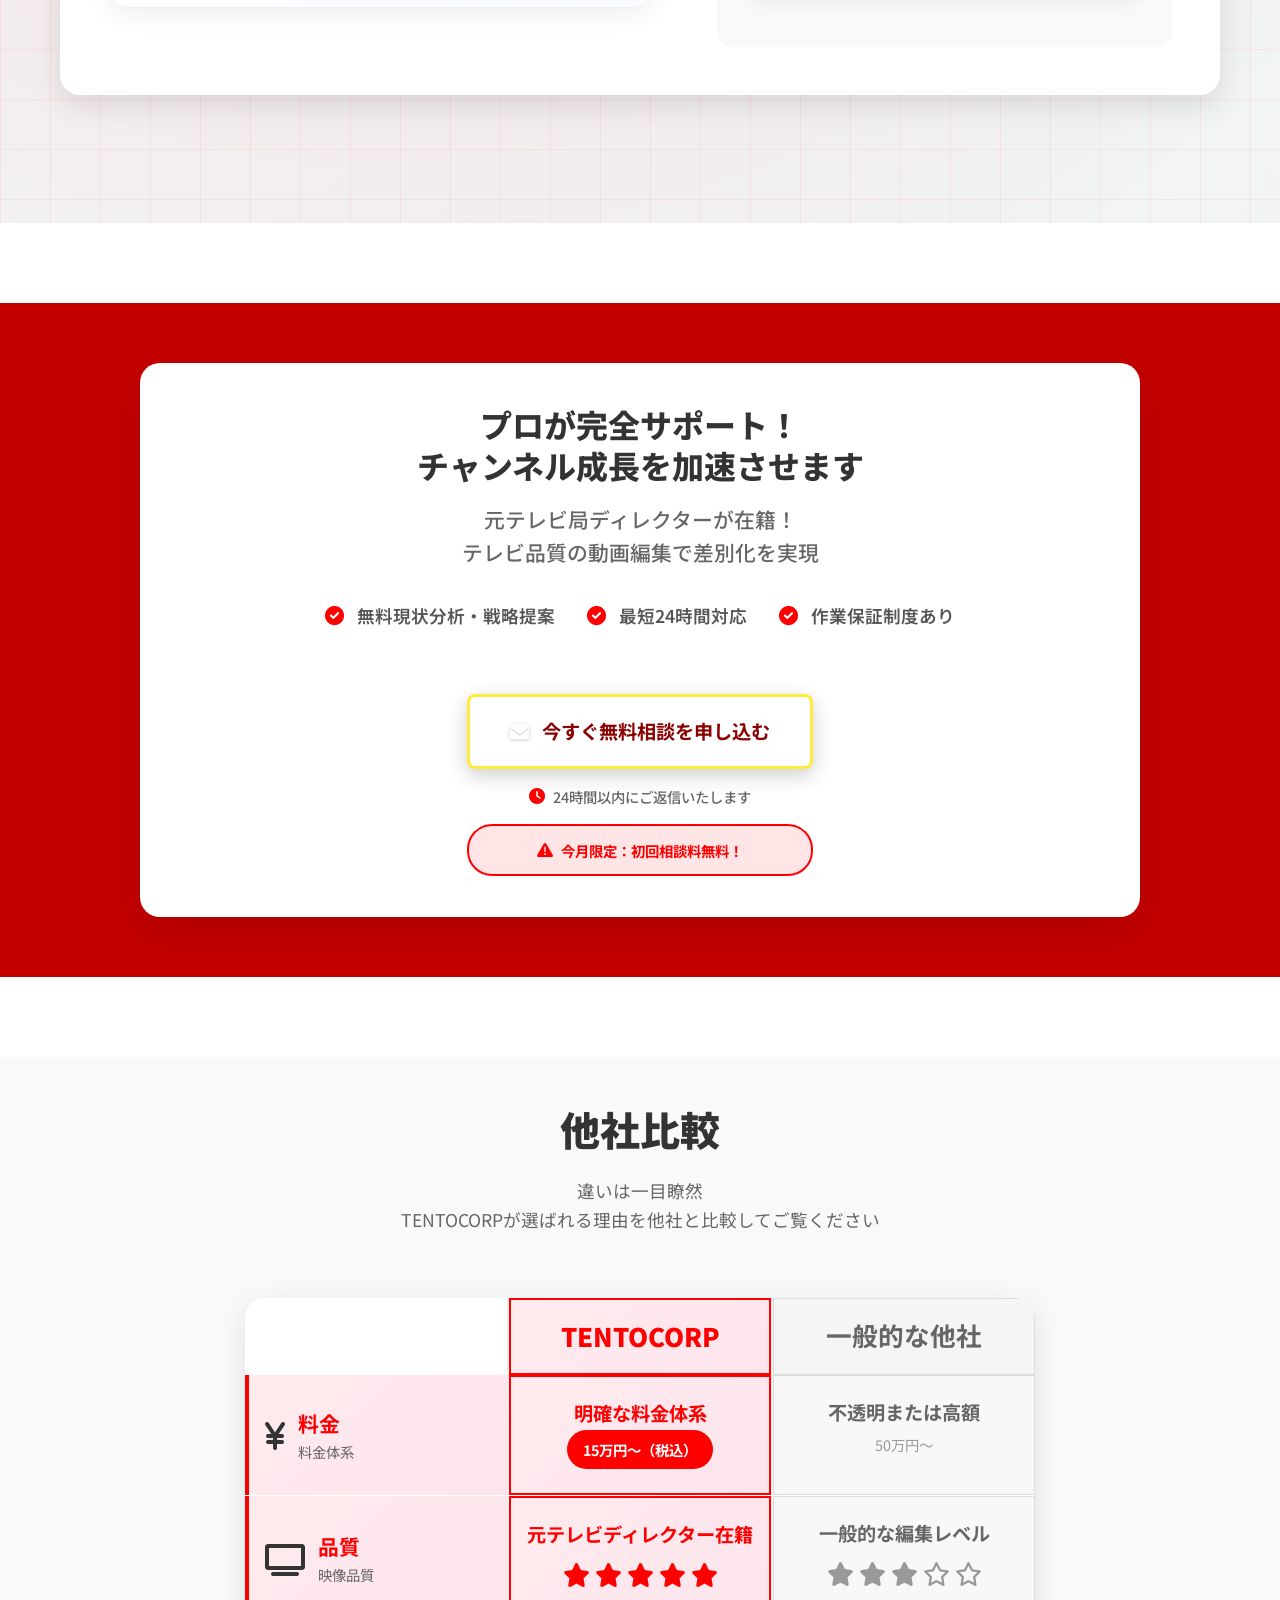
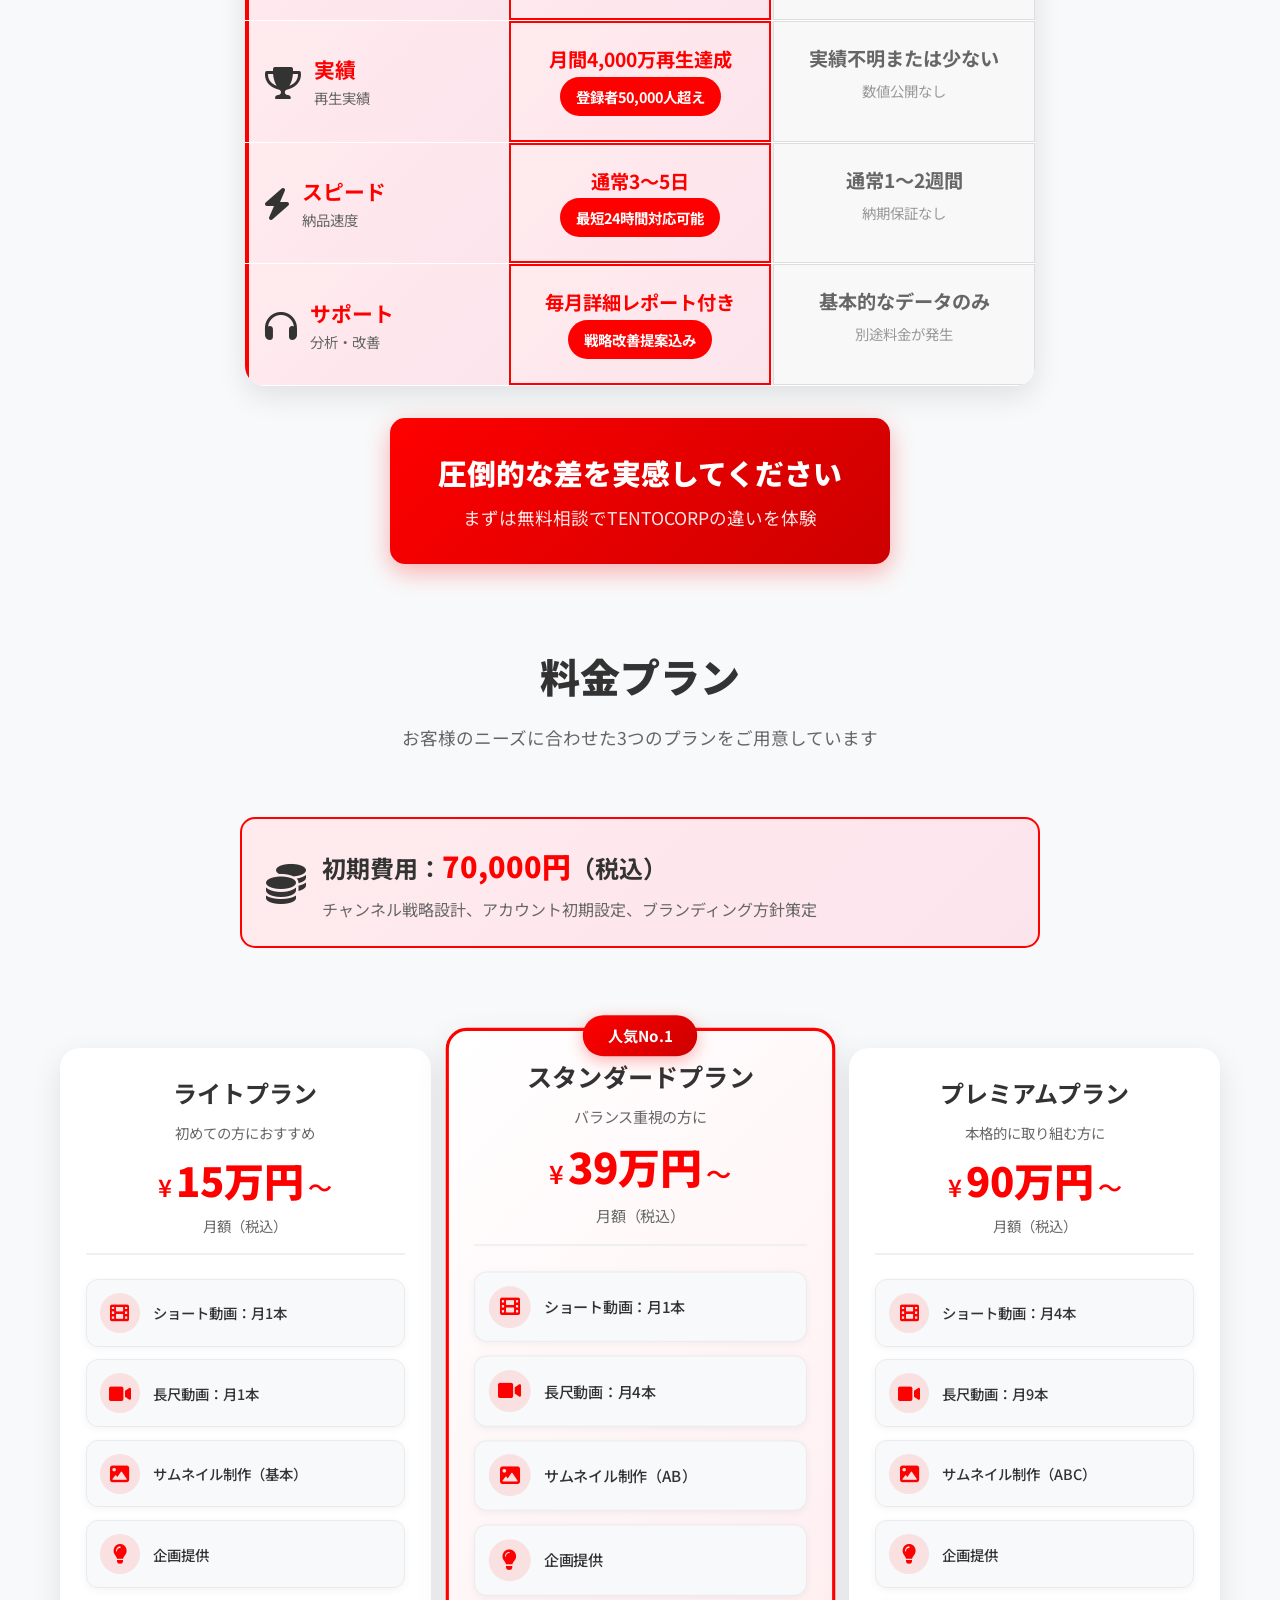
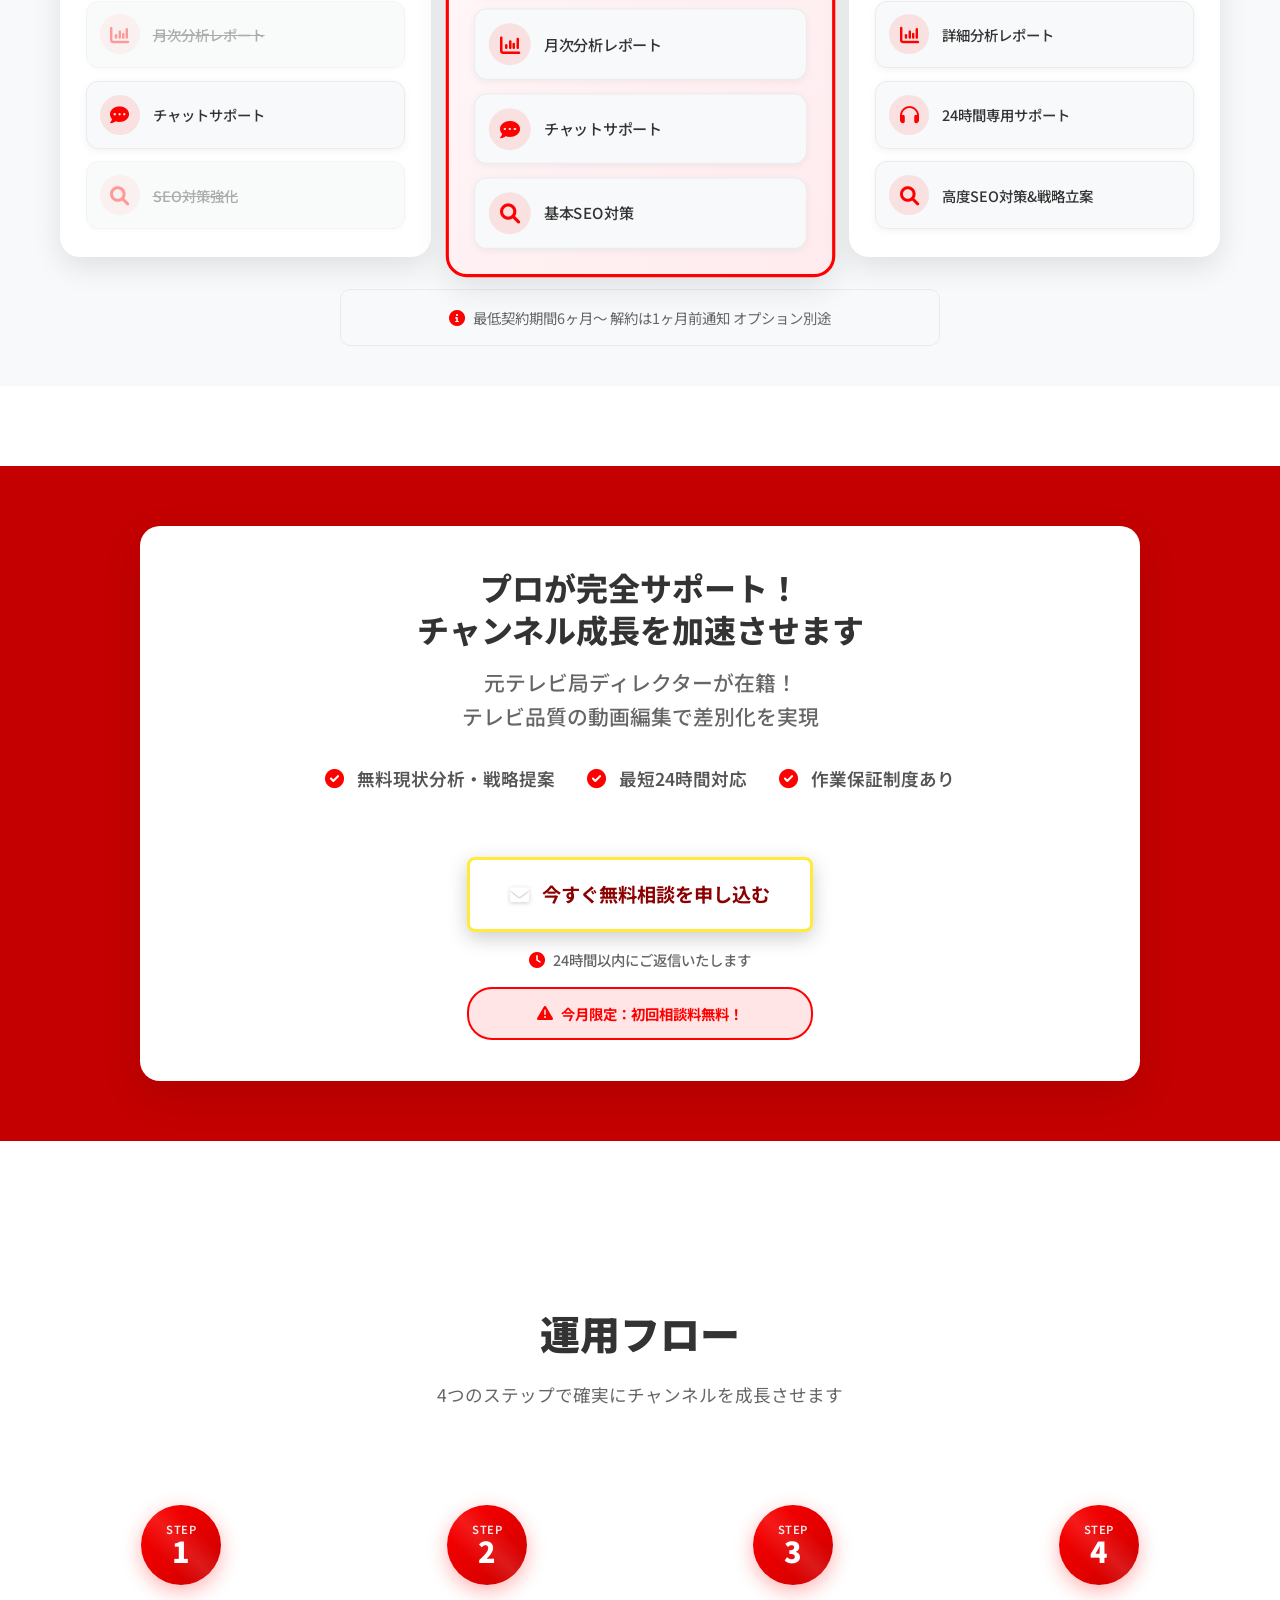
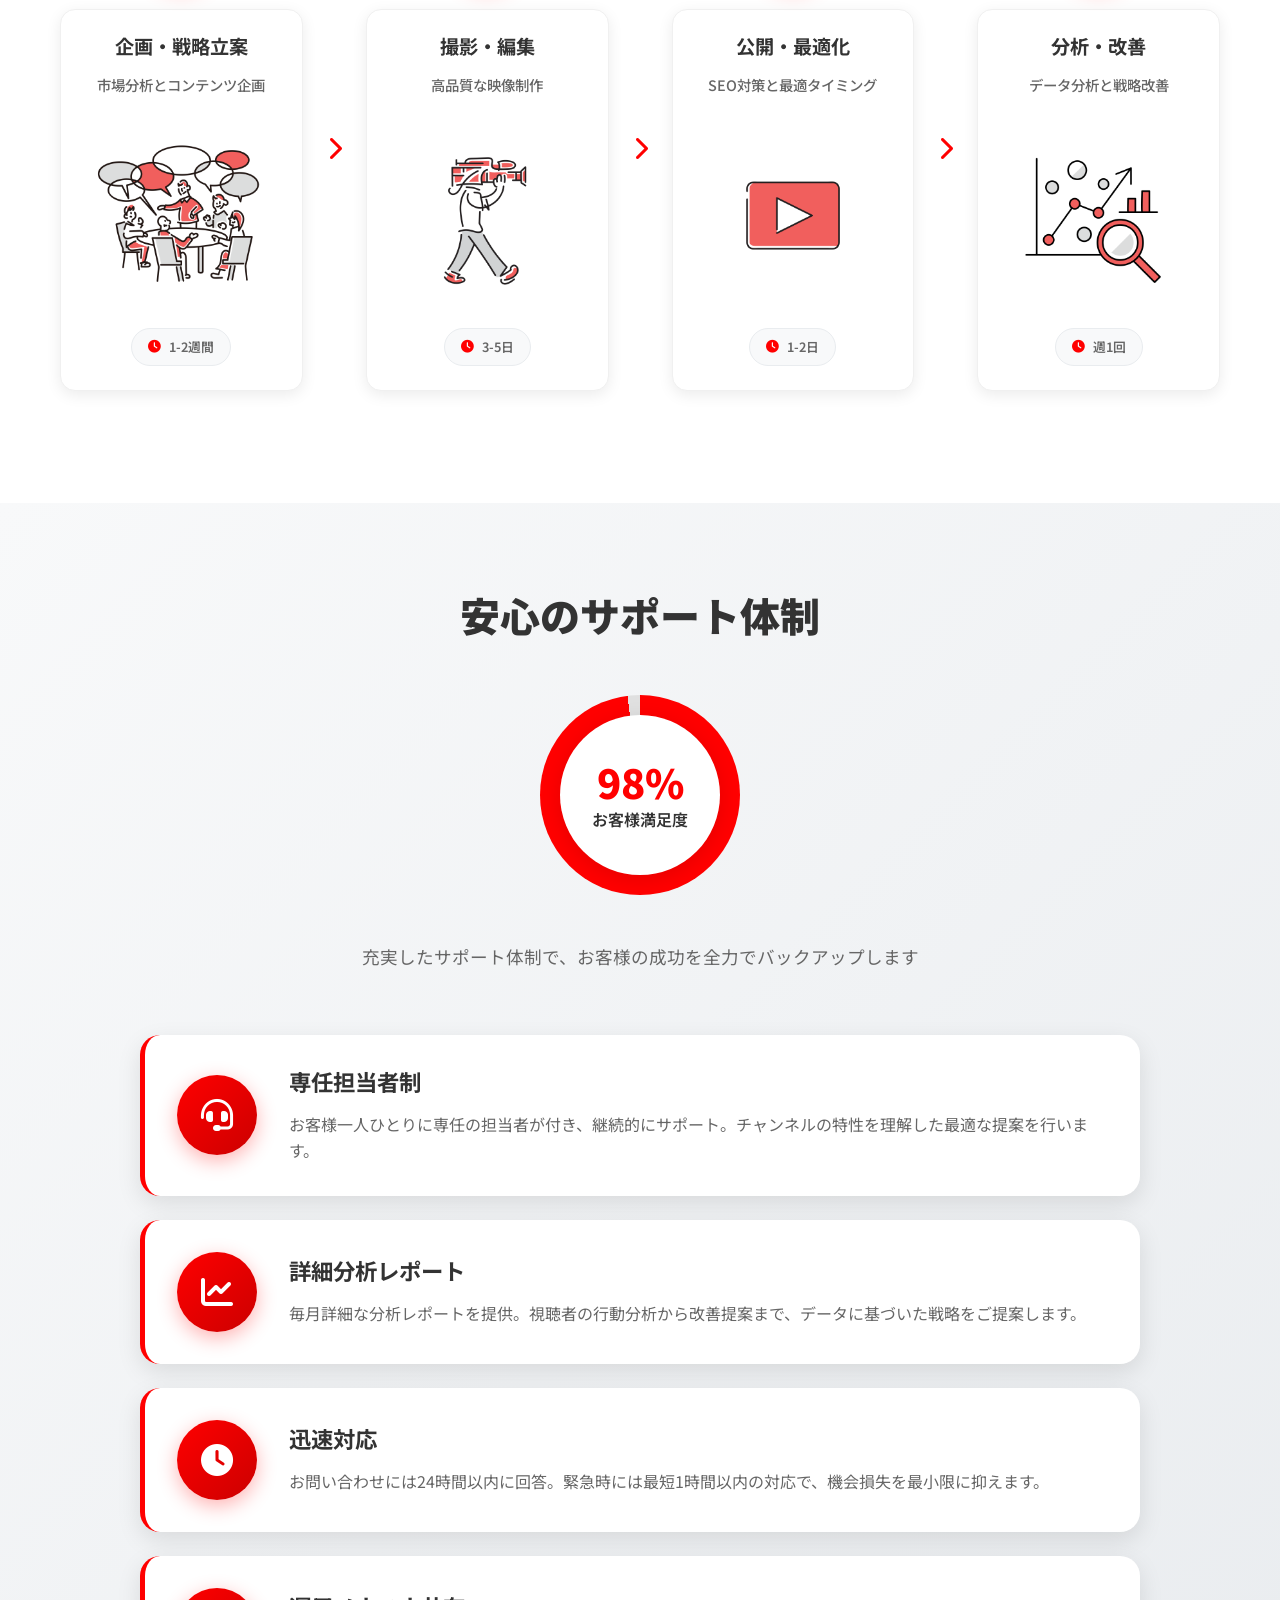
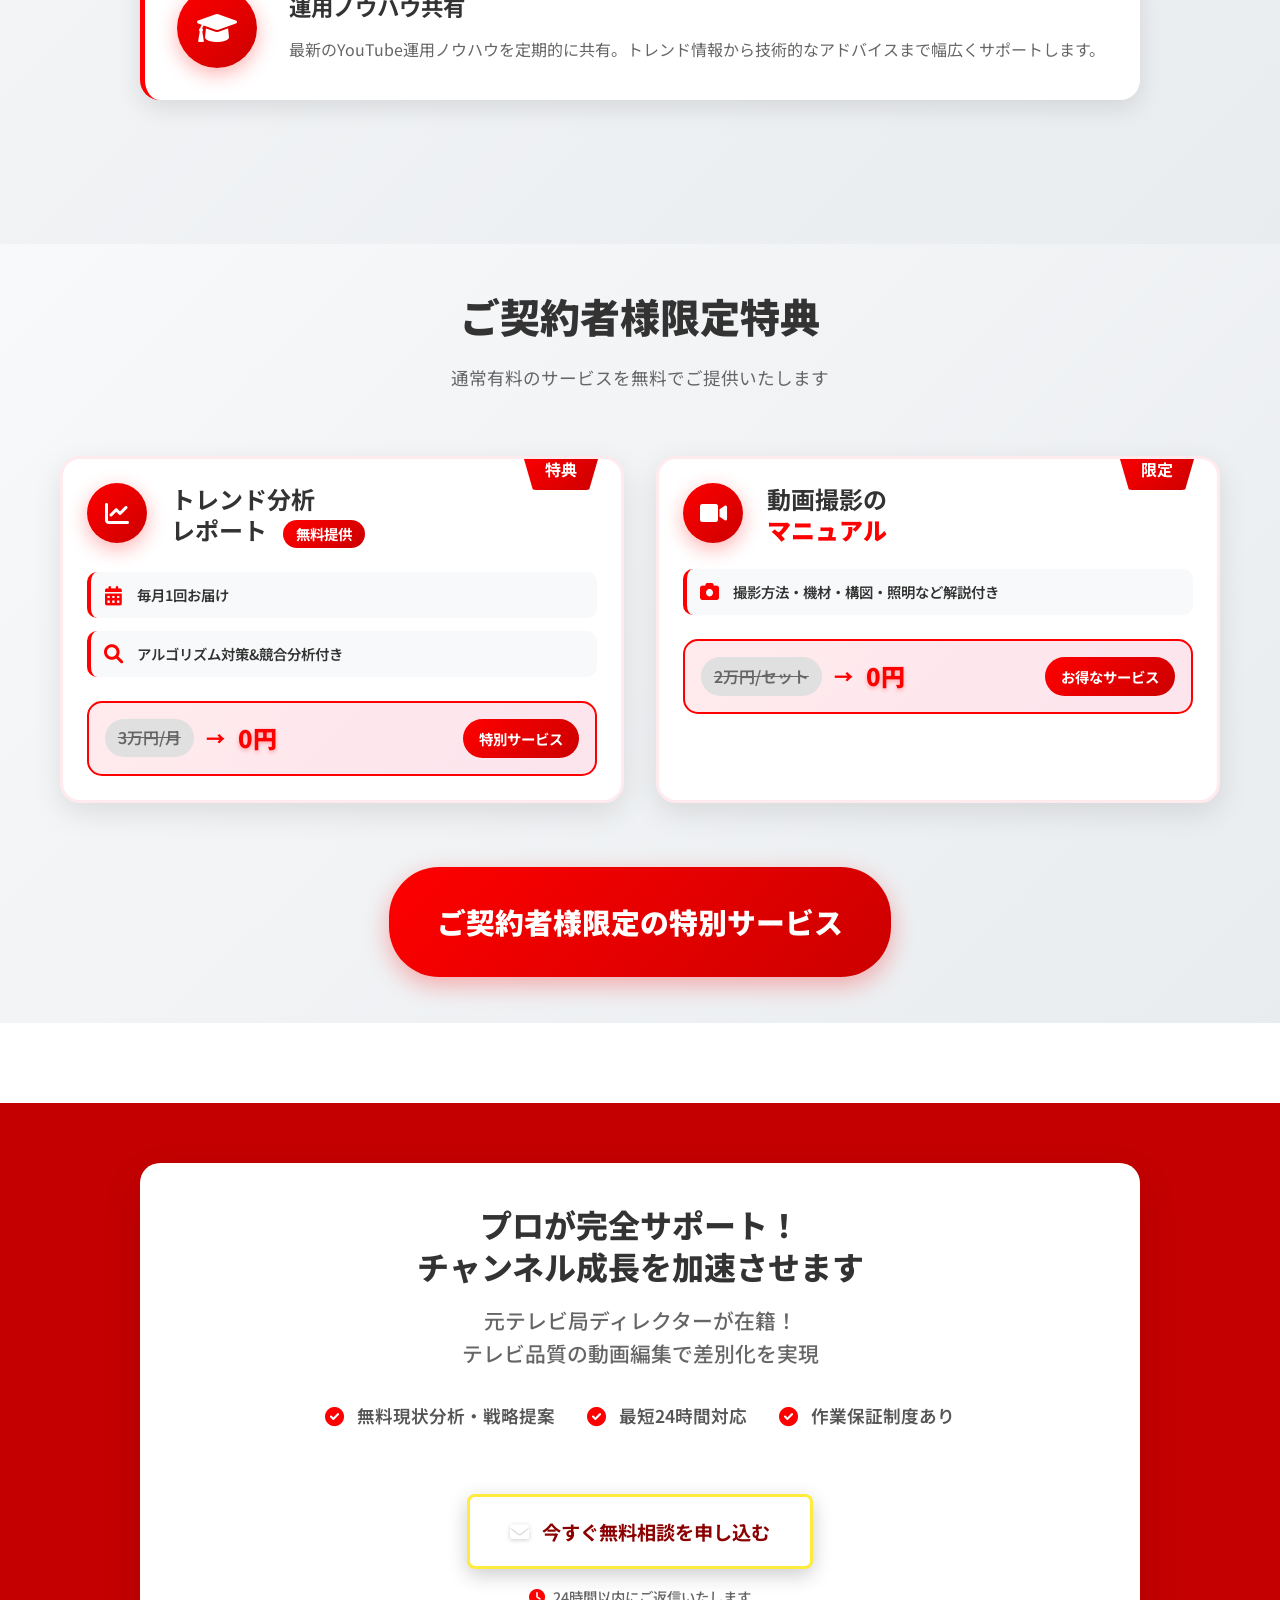
==== commit 160421d0: "faviconを設置" ====
--- a/index.html
+++ b/index.html
@@ -1,14 +1,22 @@
 <!DOCTYPE html>
 <html lang="ja">
+
 <head>
     <meta charset="UTF-8">
     <meta name="viewport" content="width=device-width, initial-scale=1.0">
     <title>YouTube運用代行サービス | プロが運用を完全サポート</title>
     <meta name="description" content="YouTube運用のプロが、チャンネル運営から動画制作まで完全サポート。登録者数・再生回数の大幅アップを実現します。">
     <link rel="stylesheet" href="styles.css">
-    <link href="https://fonts.googleapis.com/css2?family=Noto+Sans+JP:wght@300;400;500;700;900&display=swap" rel="stylesheet">
+    <link href="https://fonts.googleapis.com/css2?family=Noto+Sans+JP:wght@300;400;500;700;900&display=swap"
+        rel="stylesheet">
     <link rel="stylesheet" href="https://cdnjs.cloudflare.com/ajax/libs/font-awesome/6.0.0/css/all.min.css">
+    <link rel="icon" type="image/png" href="/favicon-96x96.png" sizes="96x96" />
+    <link rel="icon" type="image/svg+xml" href="/favicon.svg" />
+    <link rel="shortcut icon" href="/favicon.ico" />
+    <link rel="apple-touch-icon" sizes="180x180" href="/apple-touch-icon.png" />
+    <link rel="manifest" href="/site.webmanifest" />
 </head>
+
 <body id="top">
     <!-- Header -->
     <header class="header">
@@ -42,9 +50,9 @@
                 </div>
             </div>
         </div>
-        
+
     </header>
-    
+
     <!-- Mobile Menu -->
     <div class="mobile-menu" id="mobileMenu">
         <button class="mobile-menu-close" id="mobileMenuClose">
@@ -177,8 +185,8 @@
         </div>
     </section>
 
-     <!-- Contact Banner -->
-     <section class="contact-banner">
+    <!-- Contact Banner -->
+    <section class="contact-banner">
         <div class="container">
             <div class="contact-banner-content">
                 <div class="banner-card">
@@ -188,7 +196,7 @@
                             <p>元テレビ局ディレクターが在籍！<br>テレビ品質の動画編集で差別化を実現</p>
                         </div>
                     </div>
-                    
+
                     <div class="banner-card-body">
                         <div class="banner-features">
                             <div class="banner-feature">
@@ -204,7 +212,7 @@
                                 <span>作業保証制度あり</span>
                             </div>
                         </div>
-                        
+
                         <div class="banner-cta-section">
                             <a href="#contact" class="btn btn-primary btn-large">
                                 <i class="fas fa-envelope"></i>
@@ -318,7 +326,7 @@
                             <blockquote class="customer-voice">
                                 政局というニッチな分野でここまで拡散できたのは初めてでした。<wbr>実際にYouTube経由でオンラインサロンの問い合わせも急増し、<wbr>自分1人では絶対にここまで来れなかったです。
                             </blockquote>
-                            
+
                             <div class="customer-info-container">
                                 <div class="image-wrapper">
                                     <img src="./images/1231.png" class="testimonal-image" alt="">
@@ -366,7 +374,7 @@
                             <blockquote class="customer-voice">
                                 元々動画編集がネックで情報発信をあきらめかけていましたが、<wbr>まさかここまで全て任せられて、成果まで出せるとは思いませんでした。<wbr>自分の時間が奪われず、商品購入者の質も格段に上がった実感があります。
                             </blockquote>
-                            
+
                             <div class="customer-info-container">
                                 <div class="image-wrapper">
                                     <img src="./images/1232.png" class="testimonal-image" alt="">
@@ -414,7 +422,7 @@
                             <blockquote class="customer-voice">
                                 本業が忙しく、更新できていなかったチャンネルが見違えました。<wbr>YouTube経由で毎月見込み客が増えるので、<wbr>今では完全に手放せないマーケティング資産になっています。
                             </blockquote>
-                            
+
                             <div class="customer-info-container">
                                 <div class="image-wrapper">
                                     <img src="./images/1233.png" class="testimonal-image" alt="">
@@ -462,7 +470,7 @@
                             <blockquote class="customer-voice">
                                 健康や整体という地味に見えるジャンルでも、<wbr>ここまで一気に拡大できたのは初めてでした。<wbr>動画を見て予約してくれる患者さんが急増し、<wbr>地域集客の不安が一気に解消されました。
                             </blockquote>
-                            
+
                             <div class="customer-info-container">
                                 <div class="image-wrapper">
                                     <img src="./images/1233.png" class="testimonal-image" alt="">
@@ -505,9 +513,9 @@
             </div>
         </div>
     </section>
-    
-     <!-- Contact Banner -->
-     <section class="contact-banner">
+
+    <!-- Contact Banner -->
+    <section class="contact-banner">
         <div class="container">
             <div class="contact-banner-content">
                 <div class="banner-card">
@@ -517,7 +525,7 @@
                             <p>元テレビ局ディレクターが在籍！<br>テレビ品質の動画編集で差別化を実現</p>
                         </div>
                     </div>
-                    
+
                     <div class="banner-card-body">
                         <div class="banner-features">
                             <div class="banner-feature">
@@ -533,7 +541,7 @@
                                 <span>作業保証制度あり</span>
                             </div>
                         </div>
-                        
+
                         <div class="banner-cta-section">
                             <a href="#contact" class="btn btn-primary btn-large">
                                 <i class="fas fa-envelope"></i>
@@ -562,7 +570,7 @@
                 <h2 class="section-title">他社比較</h2>
                 <p class="section-description">違いは一目瞭然<br>TENTOCORPが選ばれる理由を他社と比較してご覧ください</p>
             </div>
-            
+
             <div class="comparison-table">
                 <!-- Header Row -->
                 <div class="comparison-header">
@@ -609,7 +617,7 @@
                     </div>
                     <div class="comparison-tentocorp">
                         <div class="tentocorp-content">
-                            <h4>元ABCテレビディレクター在籍</h4>
+                            <h4>元テレビディレクター在籍</h4>
                             <div class="stars-tentocorp">
                                 <i class="fa-solid fa-star"></i>
                                 <i class="fa-solid fa-star"></i>
@@ -876,8 +884,8 @@
         </div>
     </section>
 
-     <!-- Contact Banner -->
-     <section class="contact-banner">
+    <!-- Contact Banner -->
+    <section class="contact-banner">
         <div class="container">
             <div class="contact-banner-content">
                 <div class="banner-card">
@@ -887,7 +895,7 @@
                             <p>元テレビ局ディレクターが在籍！<br>テレビ品質の動画編集で差別化を実現</p>
                         </div>
                     </div>
-                    
+
                     <div class="banner-card-body">
                         <div class="banner-features">
                             <div class="banner-feature">
@@ -903,7 +911,7 @@
                                 <span>作業保証制度あり</span>
                             </div>
                         </div>
-                        
+
                         <div class="banner-cta-section">
                             <a href="#contact" class="btn btn-primary btn-large">
                                 <i class="fas fa-envelope"></i>
@@ -1029,7 +1037,7 @@
                 </div>
                 <p class="section-description">充実したサポート体制で、お客様の成功を全力でバックアップします</p>
             </div>
-            
+
             <div class="support-cards">
                 <div class="support-card">
                     <div class="support-card-icon">
@@ -1040,7 +1048,7 @@
                         <p>お客様一人ひとりに専任の担当者が付き、継続的にサポート。チャンネルの特性を理解した最適な提案を行います。</p>
                     </div>
                 </div>
-                
+
                 <div class="support-card">
                     <div class="support-card-icon">
                         <i class="fas fa-chart-line"></i>
@@ -1050,7 +1058,7 @@
                         <p>毎月詳細な分析レポートを提供。視聴者の行動分析から改善提案まで、データに基づいた戦略をご提案します。</p>
                     </div>
                 </div>
-                
+
                 <div class="support-card">
                     <div class="support-card-icon">
                         <i class="fas fa-clock"></i>
@@ -1060,7 +1068,7 @@
                         <p>お問い合わせには24時間以内に回答。緊急時には最短1時間以内の対応で、機会損失を最小限に抑えます。</p>
                     </div>
                 </div>
-                
+
                 <div class="support-card">
                     <div class="support-card-icon">
                         <i class="fas fa-graduation-cap"></i>
@@ -1081,7 +1089,7 @@
                 <h2 class="section-title">ご契約者様限定特典</h2>
                 <p class="section-description">通常有料のサービスを無料でご提供いたします</p>
             </div>
-            
+
             <div class="benefits-grid">
                 <!-- 特典1: トレンド分析レポート -->
                 <div class="benefit-card">
@@ -1098,7 +1106,7 @@
                                 </h3>
                             </div>
                         </div>
-                        
+
                         <div class="benefit-details">
                             <div class="benefit-feature">
                                 <i class="fas fa-calendar-alt"></i>
@@ -1109,7 +1117,7 @@
                                 <span>アルゴリズム対策&競合分析付き</span>
                             </div>
                         </div>
-                        
+
                         <div class="benefit-pricing">
                             <div class="original-price">3万円/月</div>
                             <div class="arrow">→</div>
@@ -1134,14 +1142,14 @@
                                 </h3>
                             </div>
                         </div>
-                        
+
                         <div class="benefit-details">
                             <div class="benefit-feature">
                                 <i class="fas fa-camera"></i>
                                 <span>撮影方法・機材・構図・照明など解説付き</span>
                             </div>
                         </div>
-                        
+
                         <div class="benefit-pricing">
                             <div class="original-price">2万円/セット</div>
                             <div class="arrow">→</div>
@@ -1151,7 +1159,7 @@
                     </div>
                 </div>
             </div>
-            
+
             <div class="benefits-footer">
                 <div class="footer-highlight">
                     <h3>ご契約者様限定の特別サービス</h3>
@@ -1160,8 +1168,8 @@
         </div>
     </section>
 
-     <!-- Contact Banner -->
-     <section class="contact-banner">
+    <!-- Contact Banner -->
+    <section class="contact-banner">
         <div class="container">
             <div class="contact-banner-content">
                 <div class="banner-card">
@@ -1171,7 +1179,7 @@
                             <p>元テレビ局ディレクターが在籍！<br>テレビ品質の動画編集で差別化を実現</p>
                         </div>
                     </div>
-                    
+
                     <div class="banner-card-body">
                         <div class="banner-features">
                             <div class="banner-feature">
@@ -1187,7 +1195,7 @@
                                 <span>作業保証制度あり</span>
                             </div>
                         </div>
-                        
+
                         <div class="banner-cta-section">
                             <a href="#contact" class="btn btn-primary btn-large">
                                 <i class="fas fa-envelope"></i>
@@ -1216,7 +1224,7 @@
                 <h2 class="section-title">お客様からのFAQ</h2>
                 <p class="section-description">よくいただくご質問にお答えします</p>
             </div>
-            
+
             <div class="faq-container">
                 <div class="faq-item">
                     <div class="faq-question" onclick="toggleFAQ(this)">
@@ -1232,7 +1240,8 @@
                     </div>
                     <div class="faq-answer">
                         <div class="faq-answer-content">
-                            <p>絶対の保証はできませんが、実績とデータに基づく最適戦略で高確率の成長を実現。<span class="highlight">「伸びる可能性を最大化」</span>するノウハウを提供します。</p>
+                            <p>絶対の保証はできませんが、実績とデータに基づく最適戦略で高確率の成長を実現。<span
+                                    class="highlight">「伸びる可能性を最大化」</span>するノウハウを提供します。</p>
                         </div>
                     </div>
                 </div>
@@ -1290,7 +1299,9 @@
                     </div>
                     <div class="faq-answer">
                         <div class="faq-answer-content">
-                            <p>早い場合は<span class="highlight">2〜3ヶ月で成果が見えます</span>。ジャンルや投稿頻度により変動しますが、初期戦略とショート動画で最短成果を目指します。</p>
+                            <p>早い場合は<span
+                                    class="highlight">2〜3ヶ月で成果が見えます</span>。ジャンルや投稿頻度により変動しますが、初期戦略とショート動画で最短成果を目指します。
+                            </p>
                         </div>
                     </div>
                 </div>
@@ -1376,7 +1387,7 @@
             <h2 class="section-title">会社沿革</h2>
             <div class="timeline">
                 <div class="timeline-line"></div>
-                
+
                 <div class="timeline-item left" data-year="2020">
                     <div class="timeline-content">
                         <div class="timeline-bubble"></div>
@@ -1433,11 +1444,11 @@
         <div class="container">
             <h2 class="section-title">お問い合わせ</h2>
             <p class="section-subtitle">
-                <p>
+            <p>
                 弊社にご関心いただき、ありがとうございます。
                 ご質問・相談などは下記のフォームよりお送りください。</p>
-                <p> TENTOCORP担当者より2営業日以内にご連絡させていただきます。</p>
-            
+            <p> TENTOCORP担当者より2営業日以内にご連絡させていただきます。</p>
+
             <div class="contact-wrapper">
                 <div class="contact-info">
                     <h3>お気軽にご相談ください</h3>
@@ -1469,7 +1480,7 @@
                         </div>
                     </div>
                 </div>
-                
+
                 <form class="contact-form" id="contactForm">
                     <div class="form-group">
                         <label for="company">会社名 <span class="required">*</span></label>
@@ -1513,7 +1524,8 @@
                         <label class="checkbox-label">
                             <input type="checkbox" id="privacy" name="privacy" required>
                             <span class="checkmark"></span>
-                            <a href="privacy.html" target="_blank" class="privacy-link">プライバシーポリシー</a>に同意する <span class="required">*</span>
+                            <a href="privacy.html" target="_blank" class="privacy-link">プライバシーポリシー</a>に同意する <span
+                                class="required">*</span>
                         </label>
                     </div>
 
@@ -1547,7 +1559,7 @@
                         </div>
                     </div>
                 </div>
-                
+
                 <div class="footer-section">
                     <h4>サービス</h4>
                     <div class="footer-links">
@@ -1557,7 +1569,7 @@
                         <a href="#faq" class="footer-link">よくある質問</a>
                     </div>
                 </div>
-                
+
                 <div class="footer-section">
                     <h4>会社情報</h4>
                     <div class="footer-links">
@@ -1566,7 +1578,7 @@
                         <a href="legal-notation.html" class="footer-link">特定商取引法に基づく表記</a>
                     </div>
                 </div>
-                
+
                 <div class="footer-section">
                     <h4>法的情報</h4>
                     <div class="footer-links">
@@ -1575,7 +1587,7 @@
                     </div>
                 </div>
             </div>
-            
+
             <div class="footer-bottom">
                 <div class="footer-bottom-content">
                     <div class="copyright">&copy; 2024 TENTOCORP. All rights reserved.</div>
@@ -1591,4 +1603,5 @@
 
     <script src="script.js"></script>
 </body>
+
 </html>
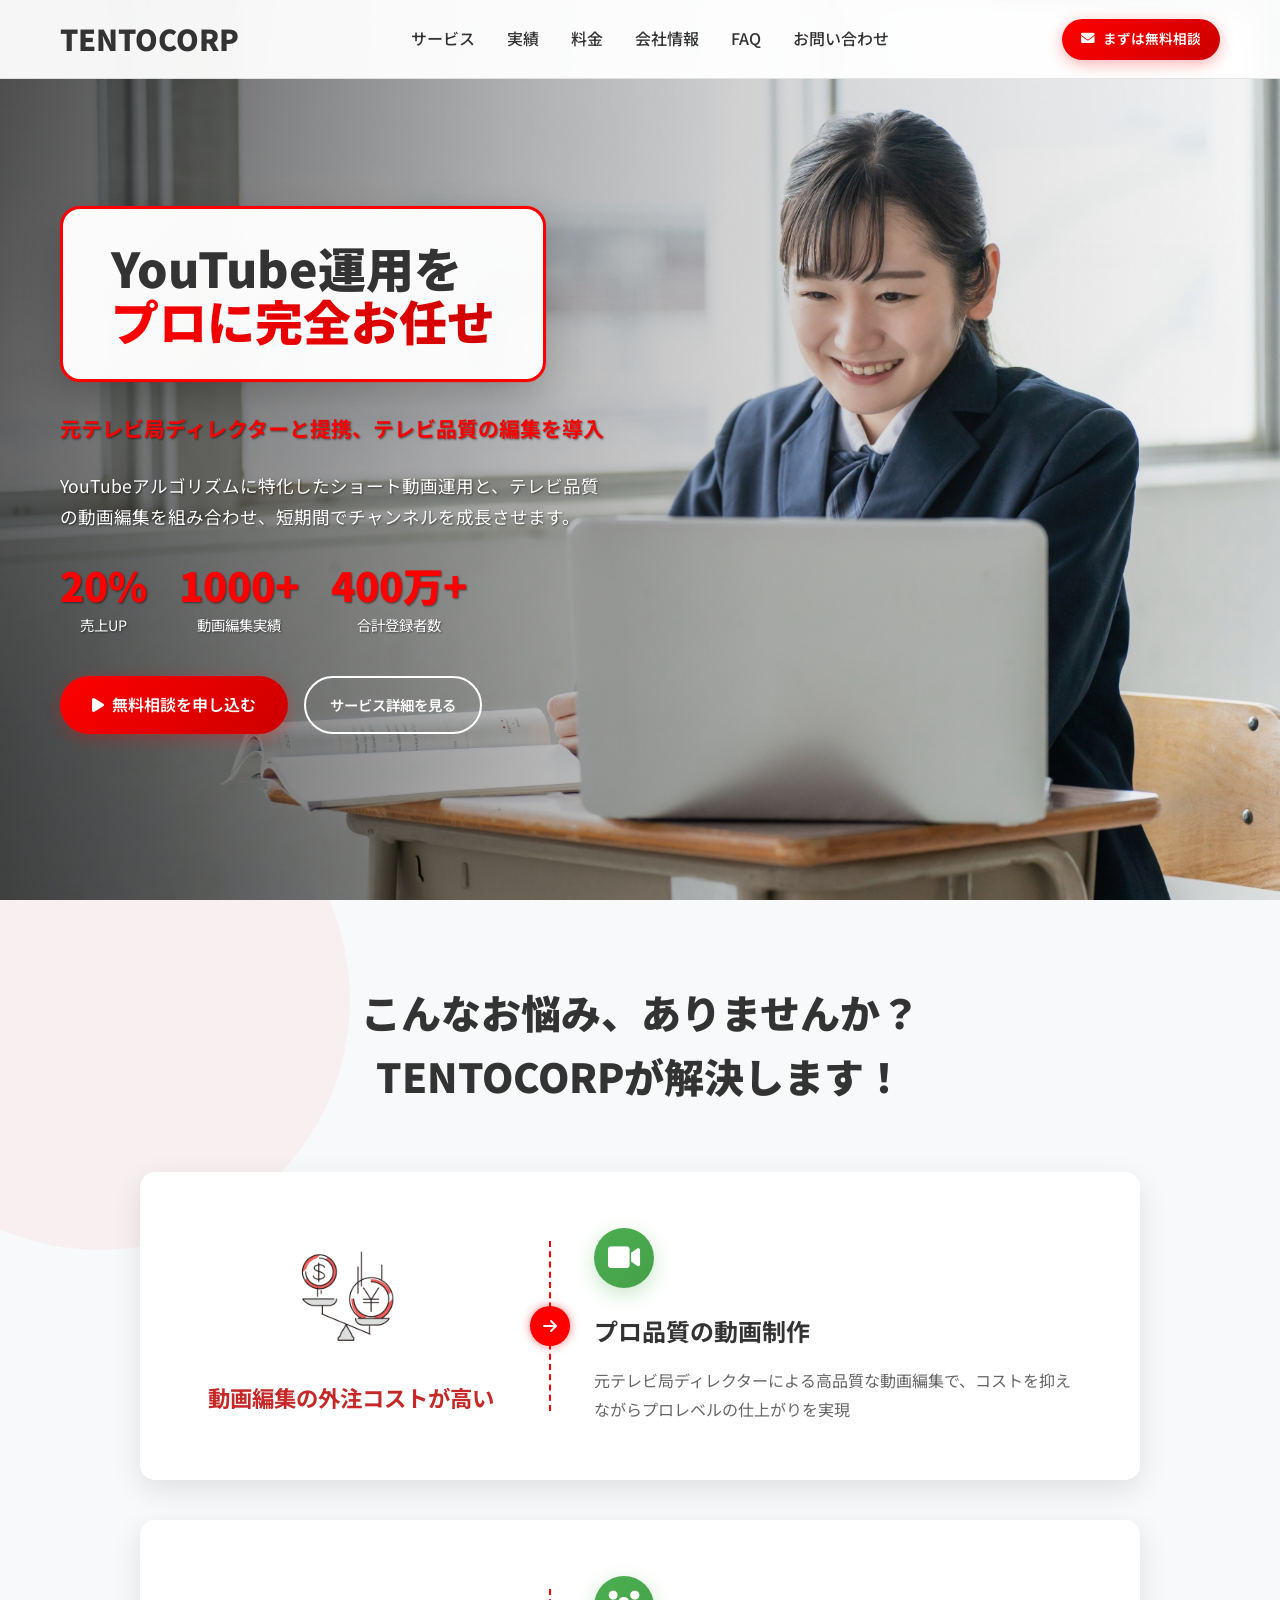
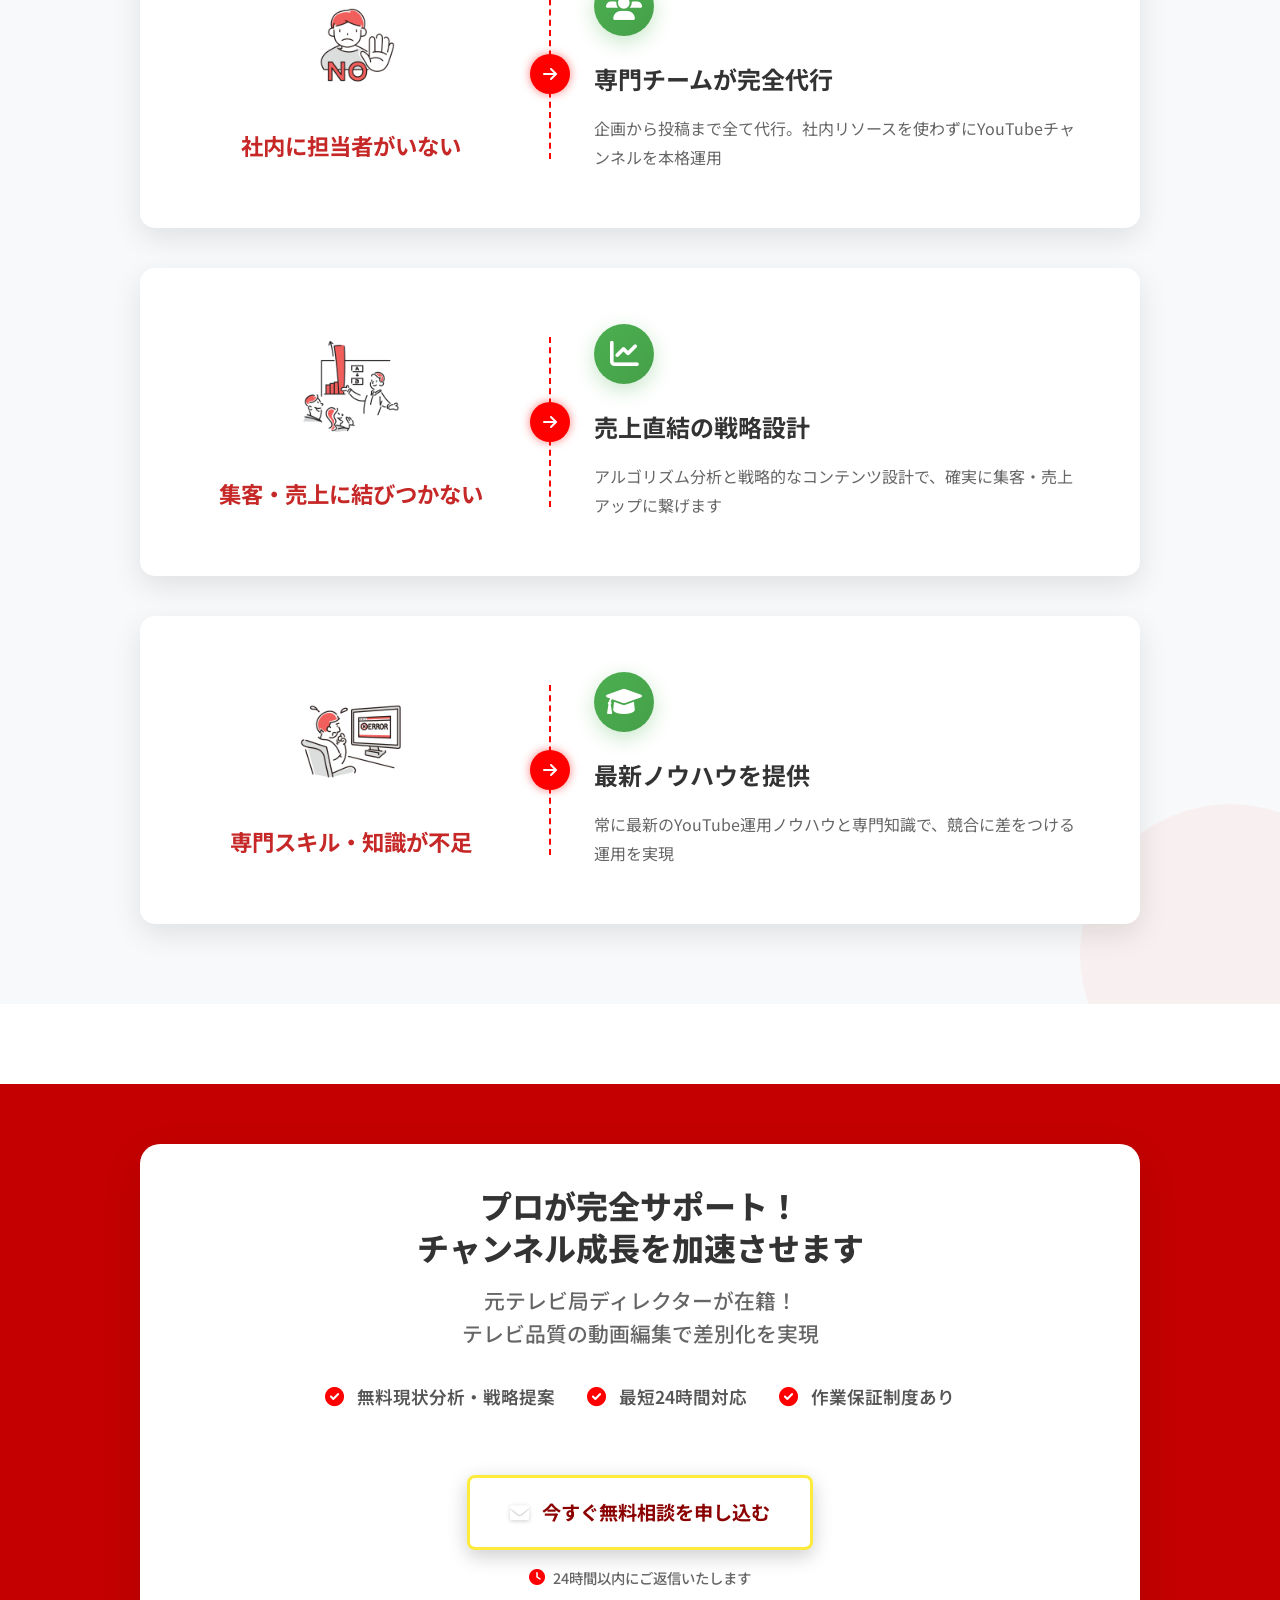
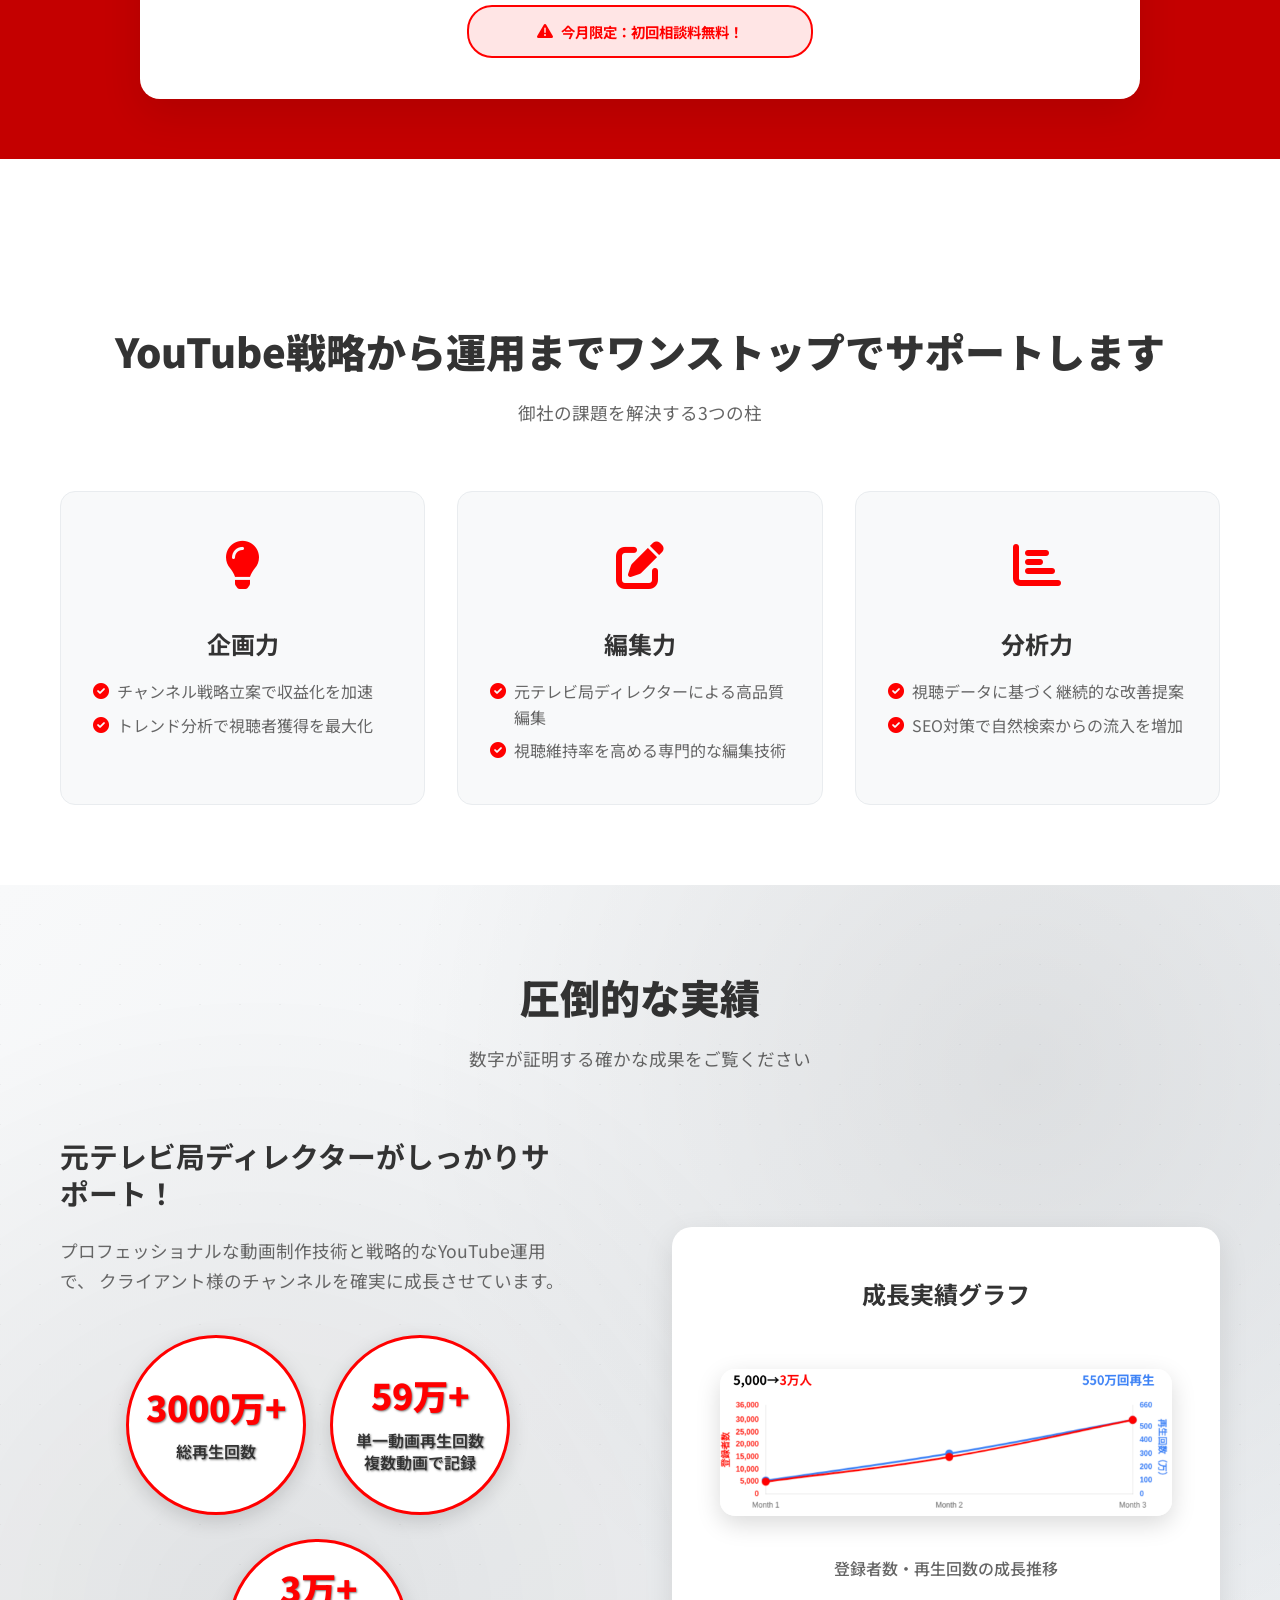
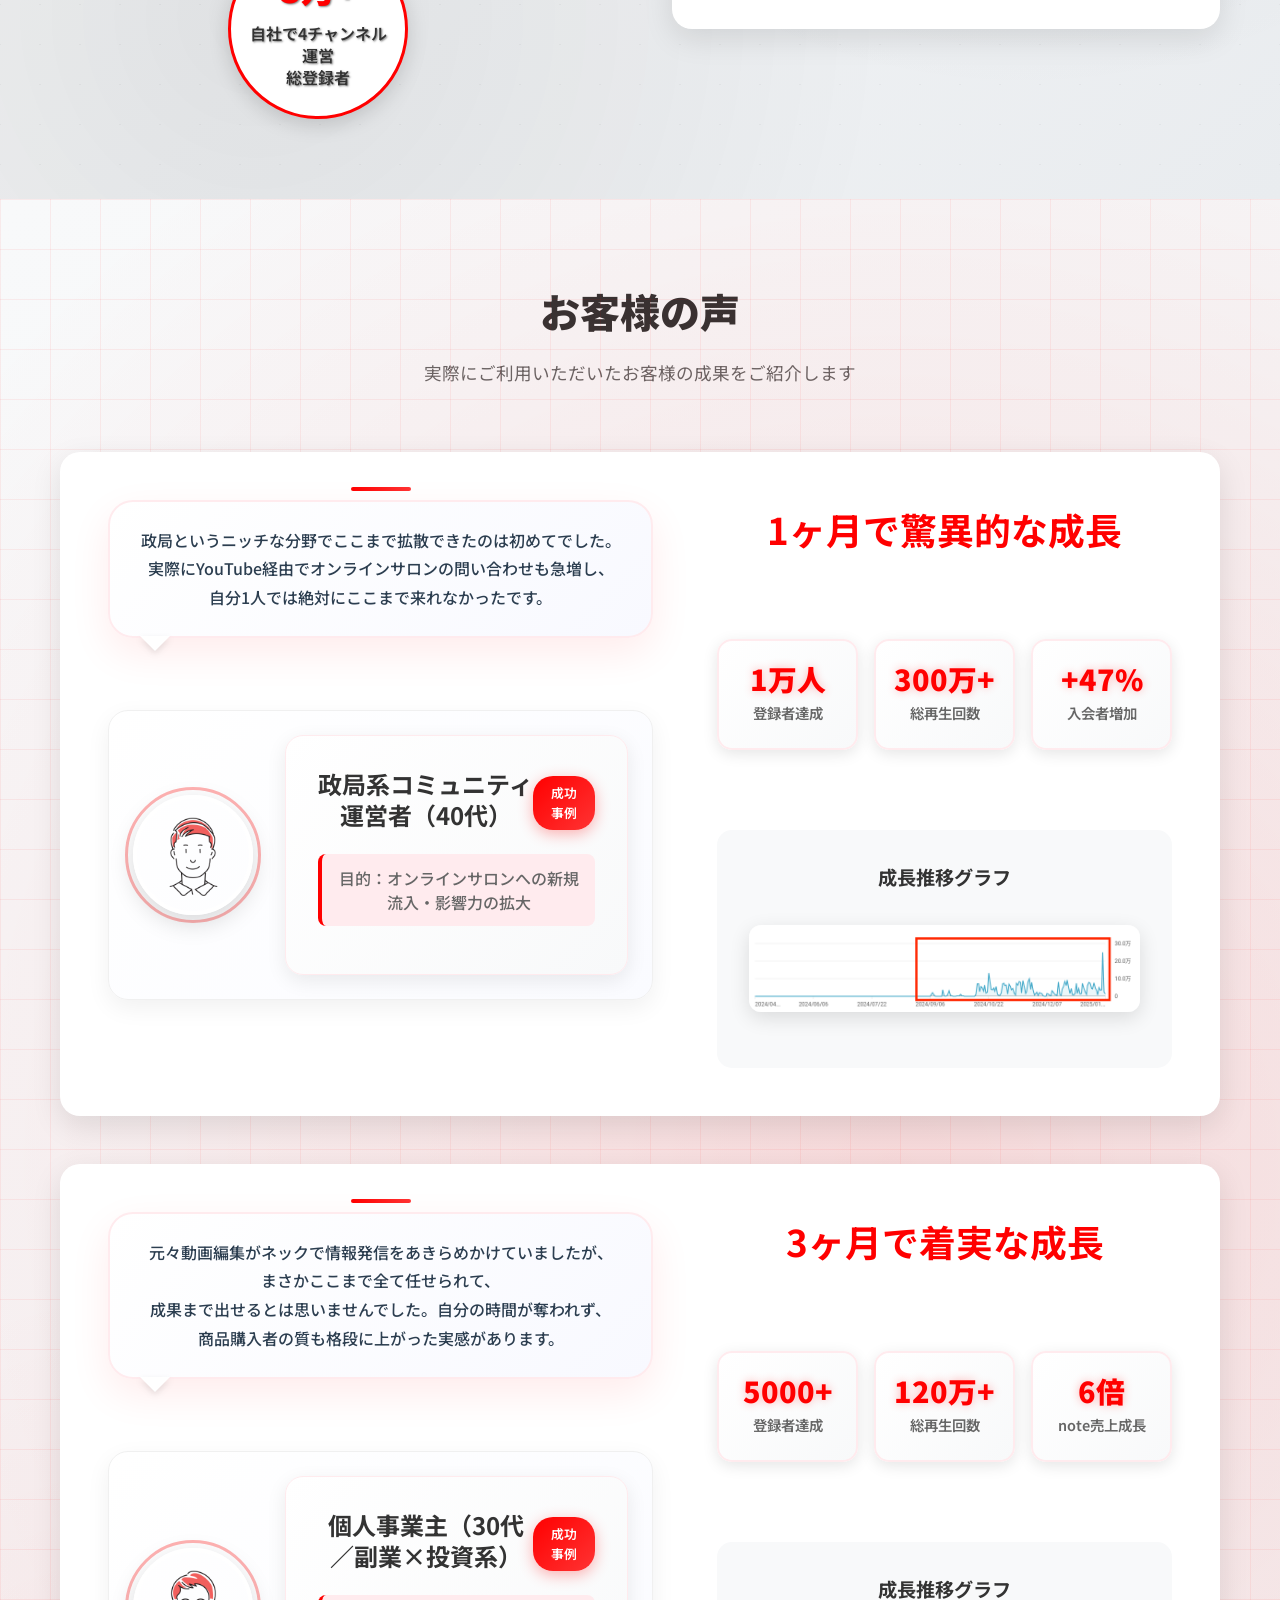
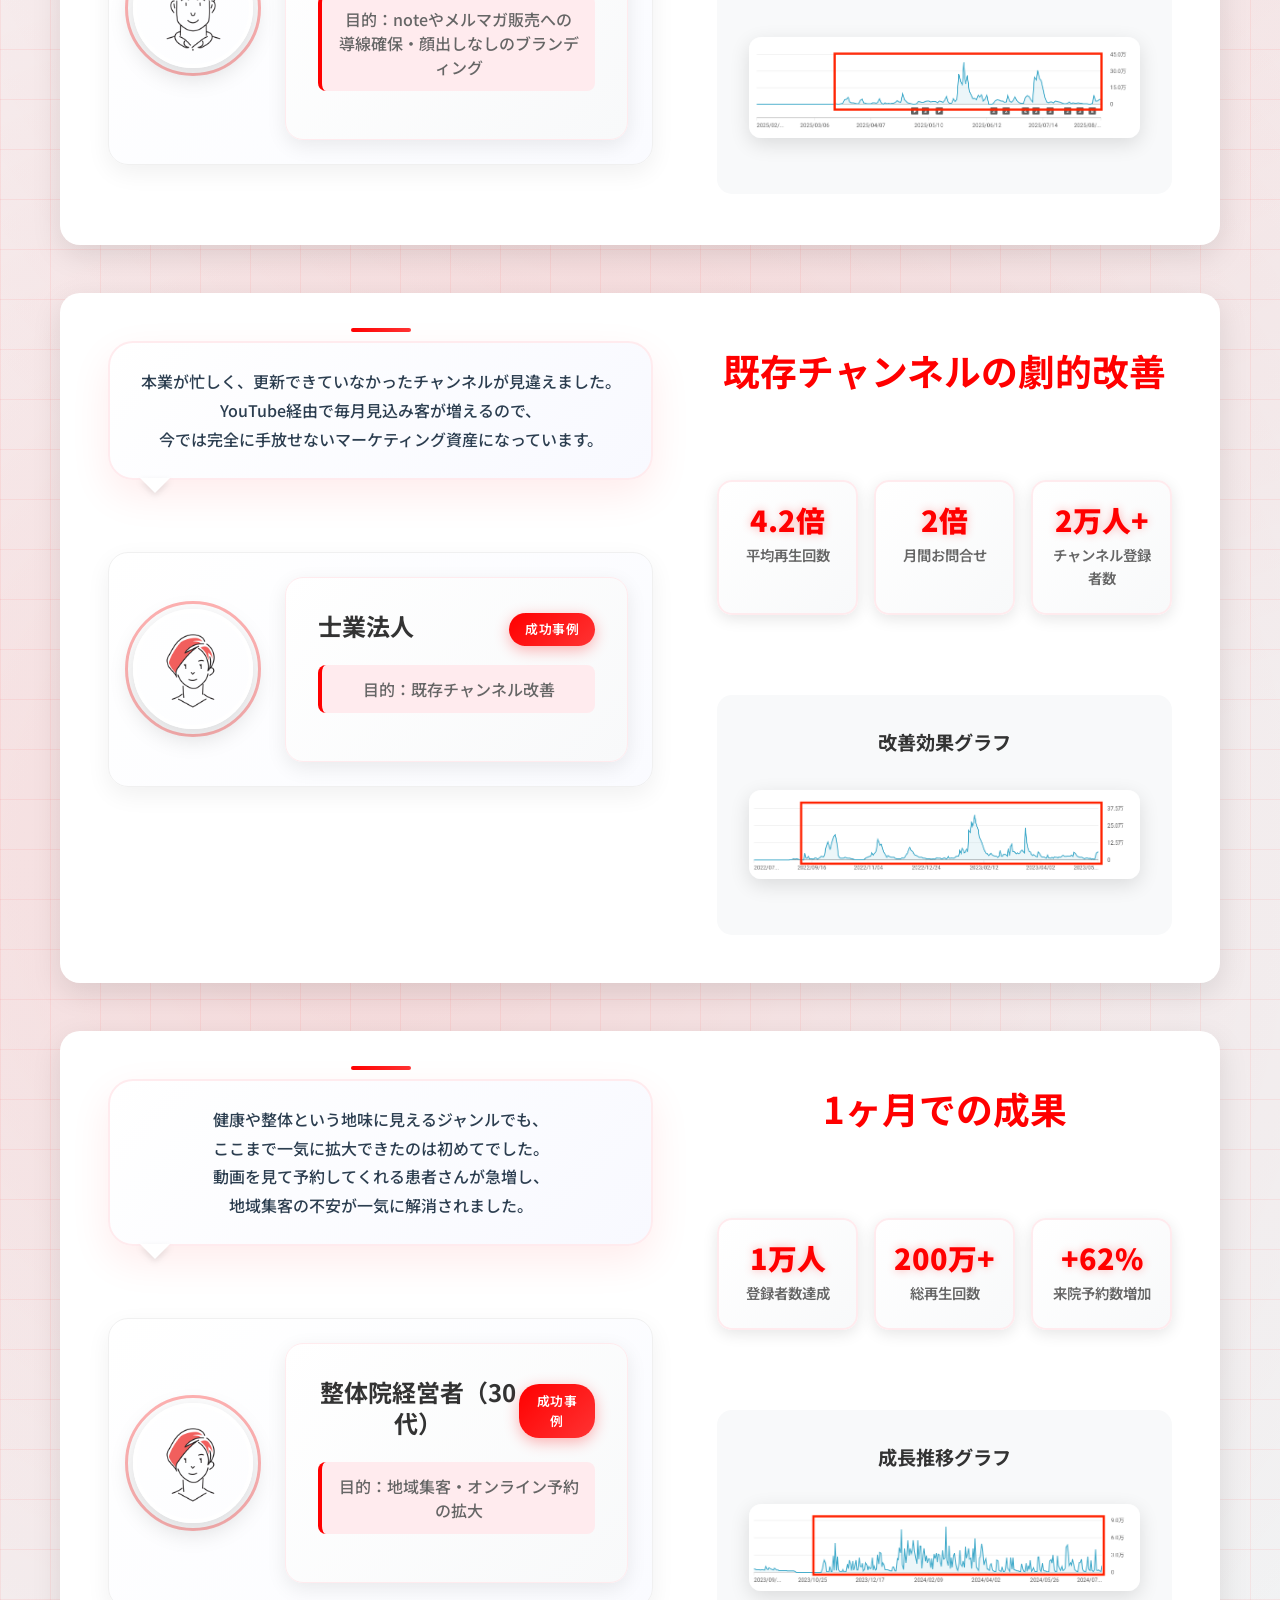
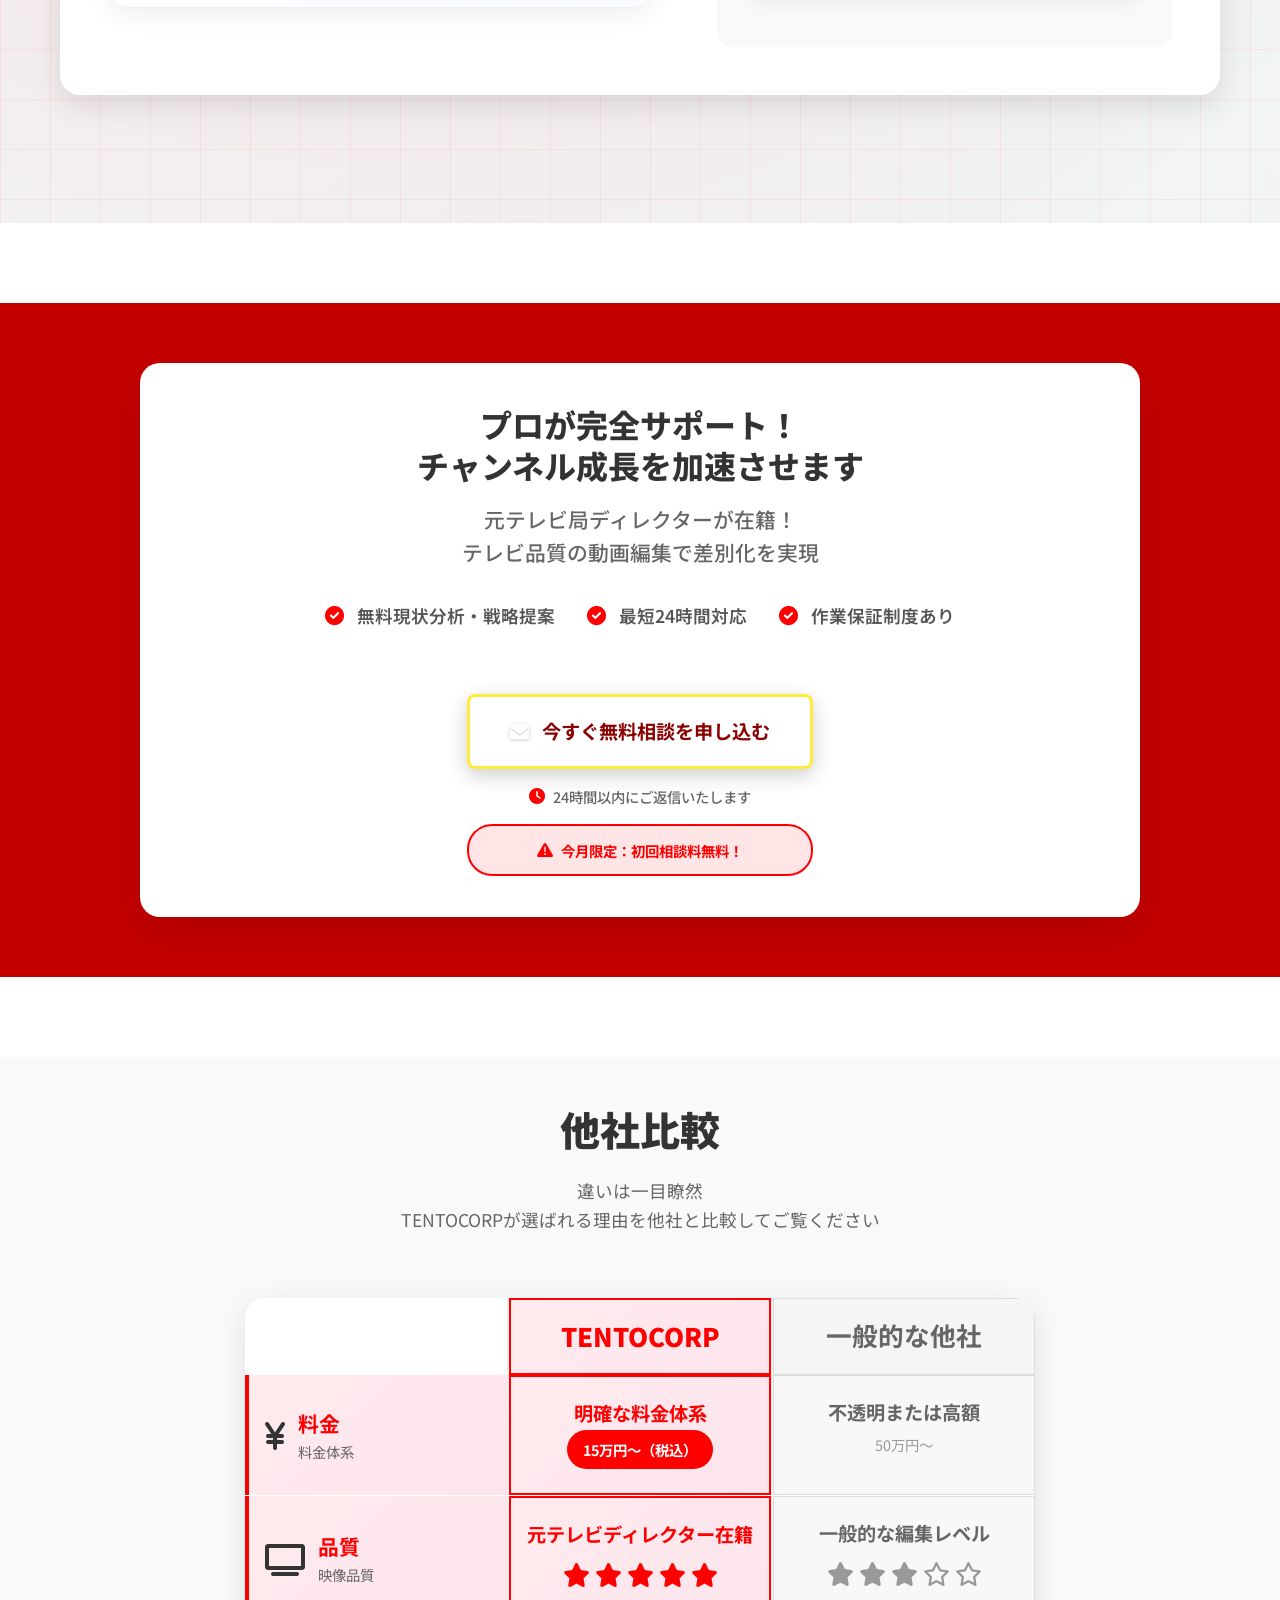
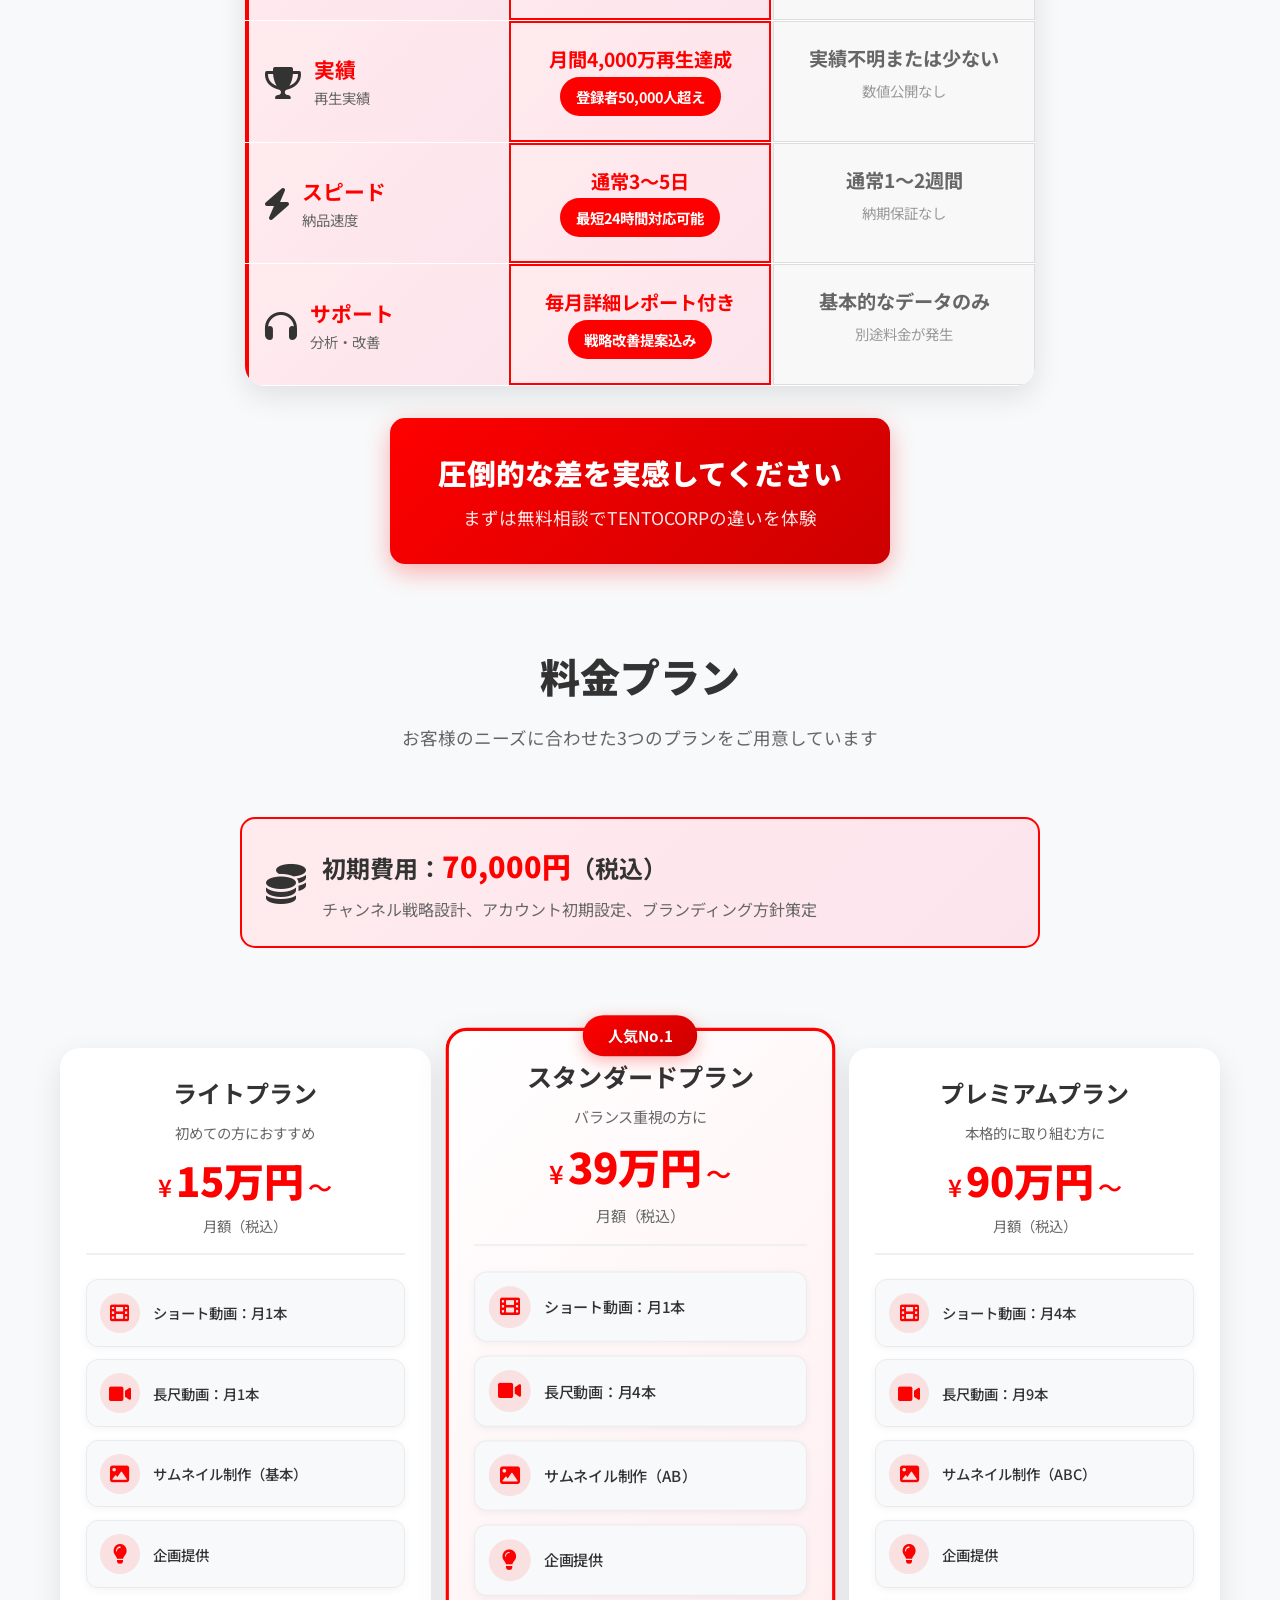
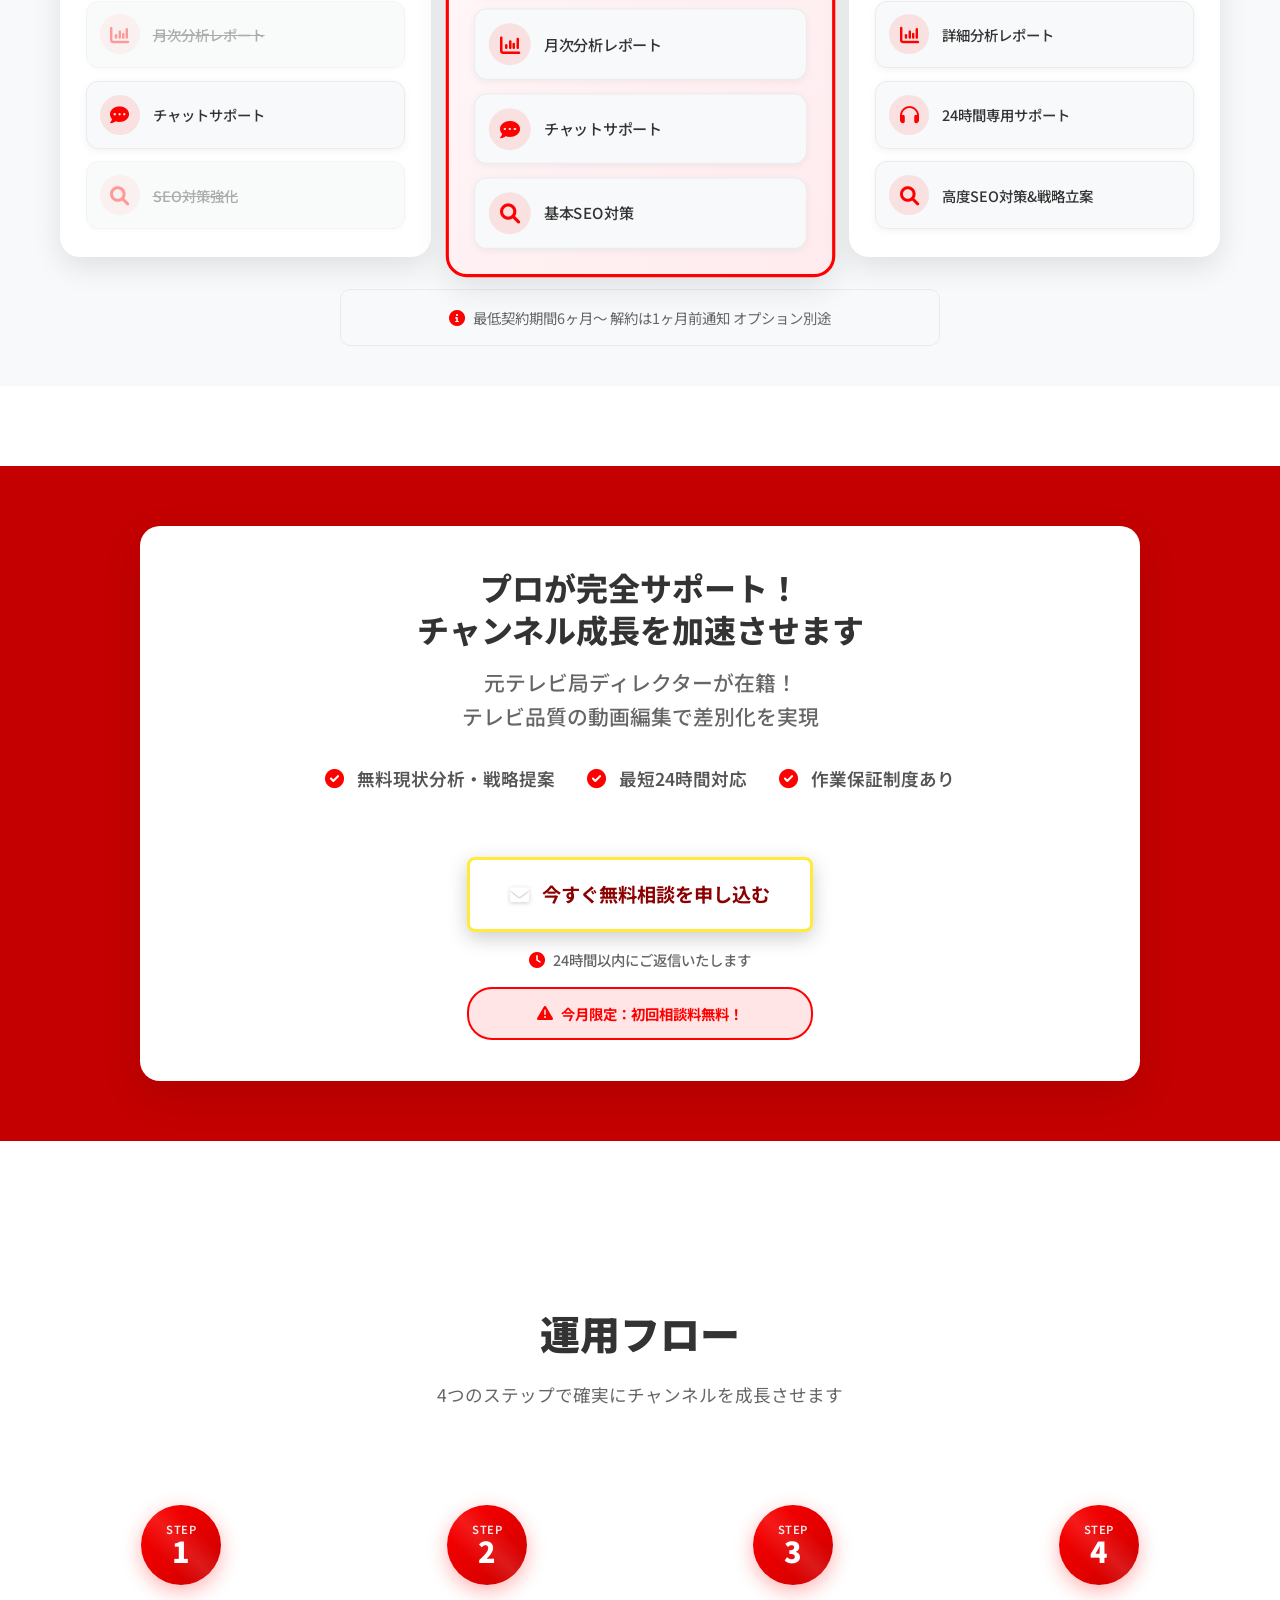
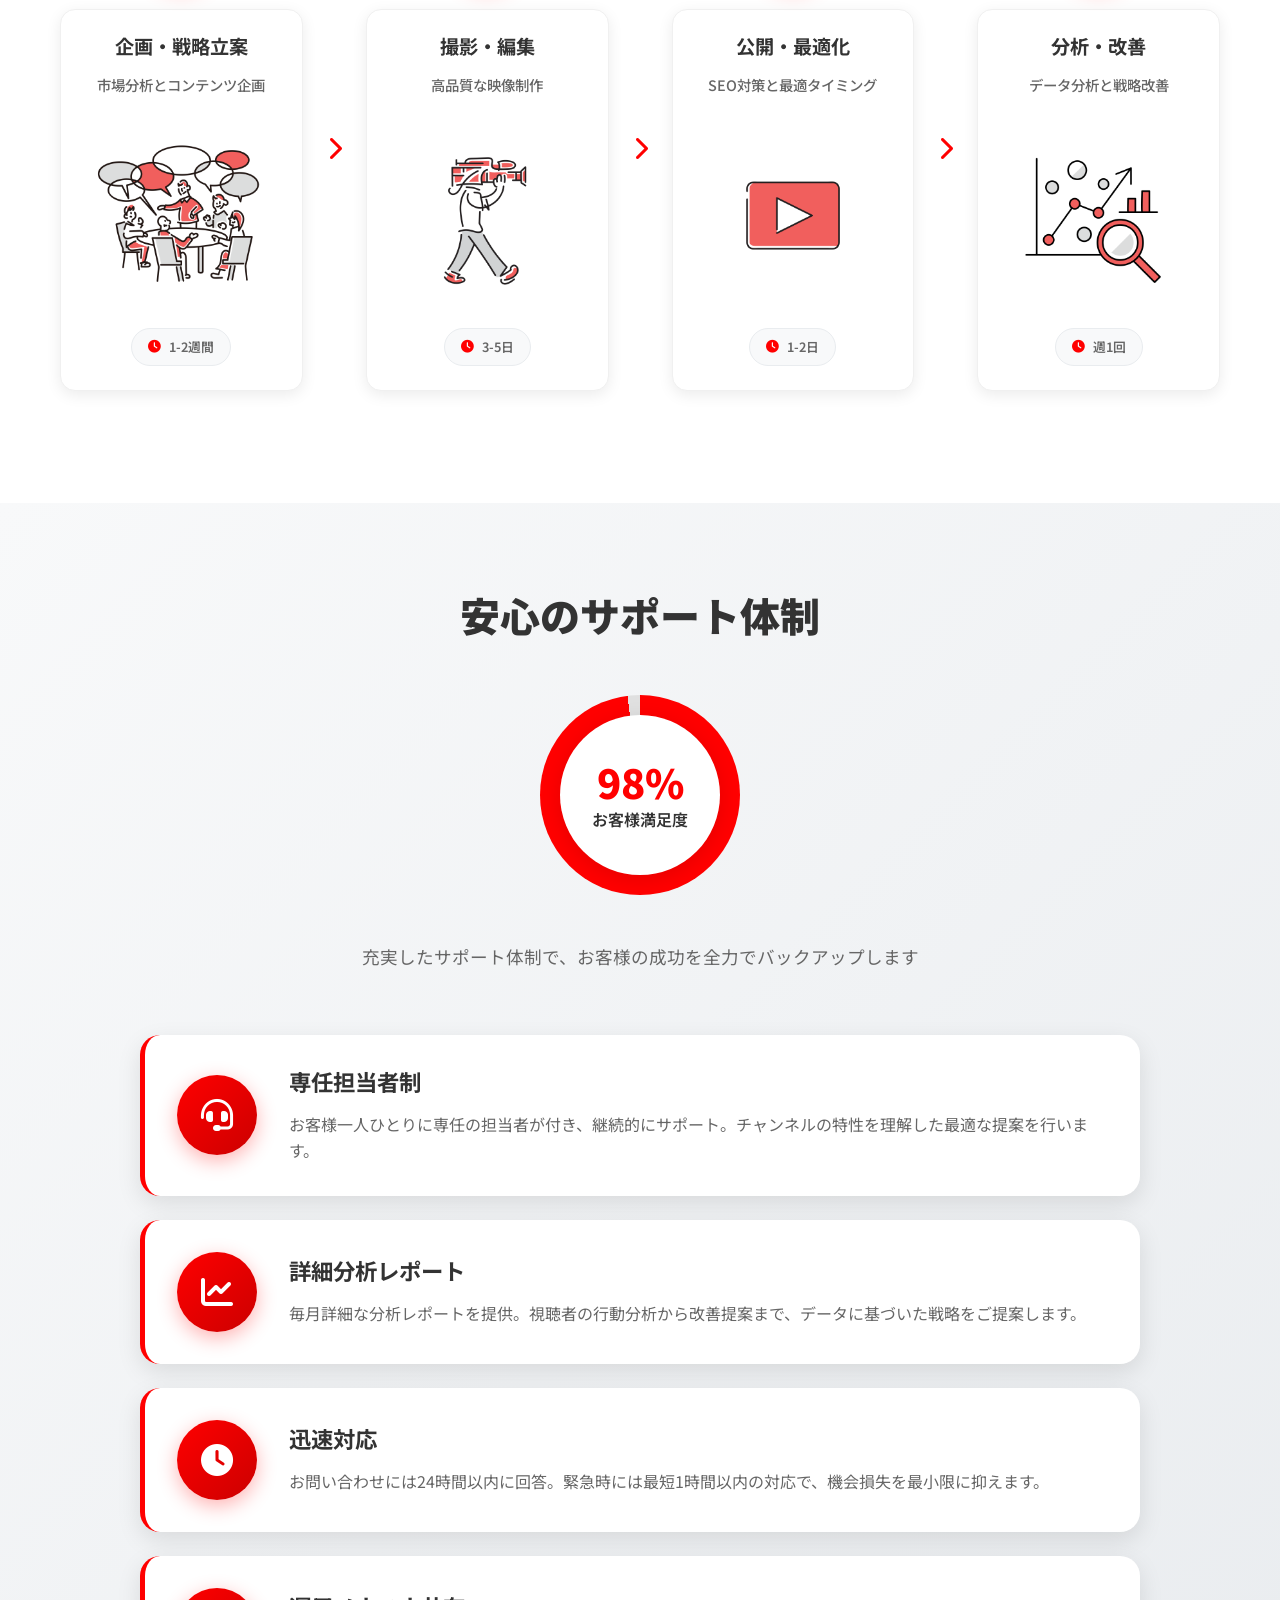
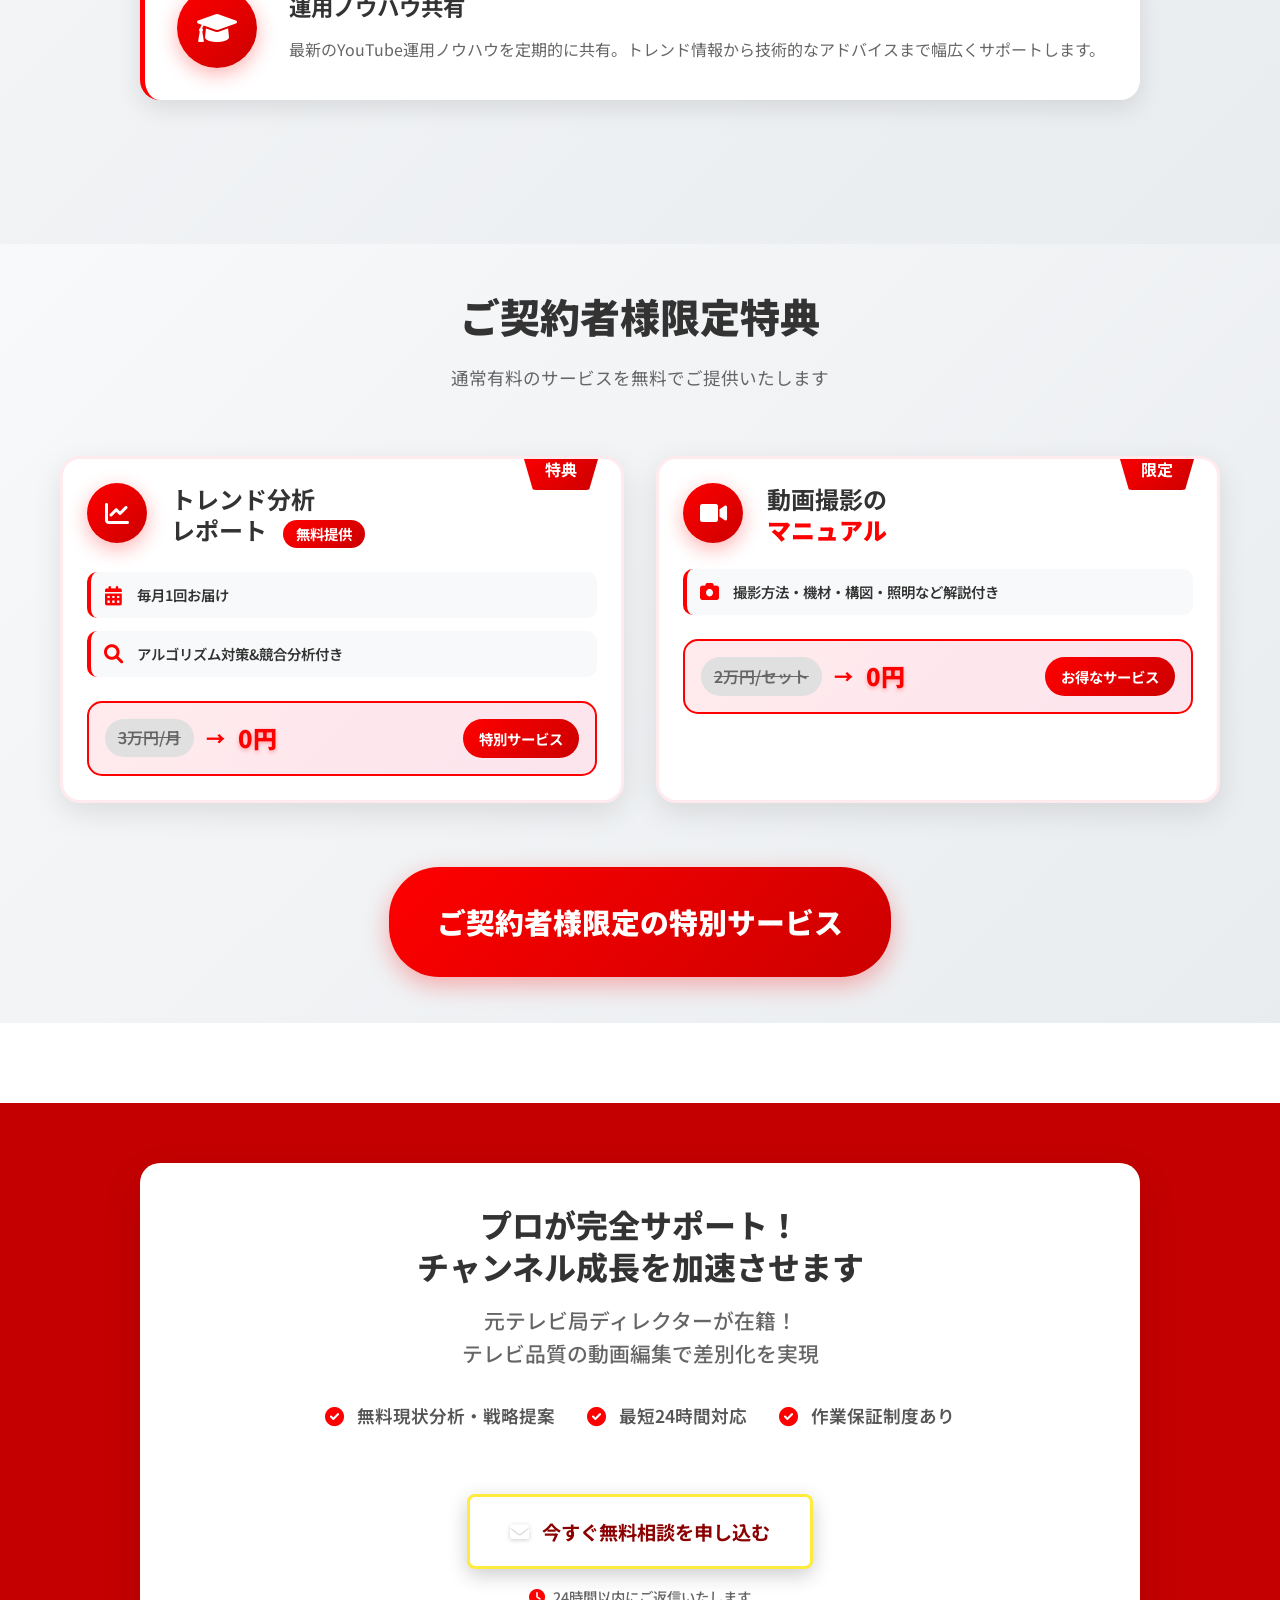
==== commit 23b9a797: "faviconの修正" ====
--- a/index.html
+++ b/index.html
@@ -10,11 +10,11 @@
     <link href="https://fonts.googleapis.com/css2?family=Noto+Sans+JP:wght@300;400;500;700;900&display=swap"
         rel="stylesheet">
     <link rel="stylesheet" href="https://cdnjs.cloudflare.com/ajax/libs/font-awesome/6.0.0/css/all.min.css">
-    <link rel="icon" type="image/png" href="/favicon-96x96.png" sizes="96x96" />
-    <link rel="icon" type="image/svg+xml" href="/favicon.svg" />
-    <link rel="shortcut icon" href="/favicon.ico" />
-    <link rel="apple-touch-icon" sizes="180x180" href="/apple-touch-icon.png" />
-    <link rel="manifest" href="/site.webmanifest" />
+    <link rel="icon" type="image/png" href="favicon-96x96.png" sizes="96x96" />
+    <link rel="icon" type="image/svg+xml" href="favicon.svg" />
+    <link rel="shortcut icon" href="favicon.ico" />
+    <link rel="apple-touch-icon" sizes="180x180" href="apple-touch-icon.png" />
+    <link rel="manifest" href="site.webmanifest" />
 </head>
 
 <body id="top">
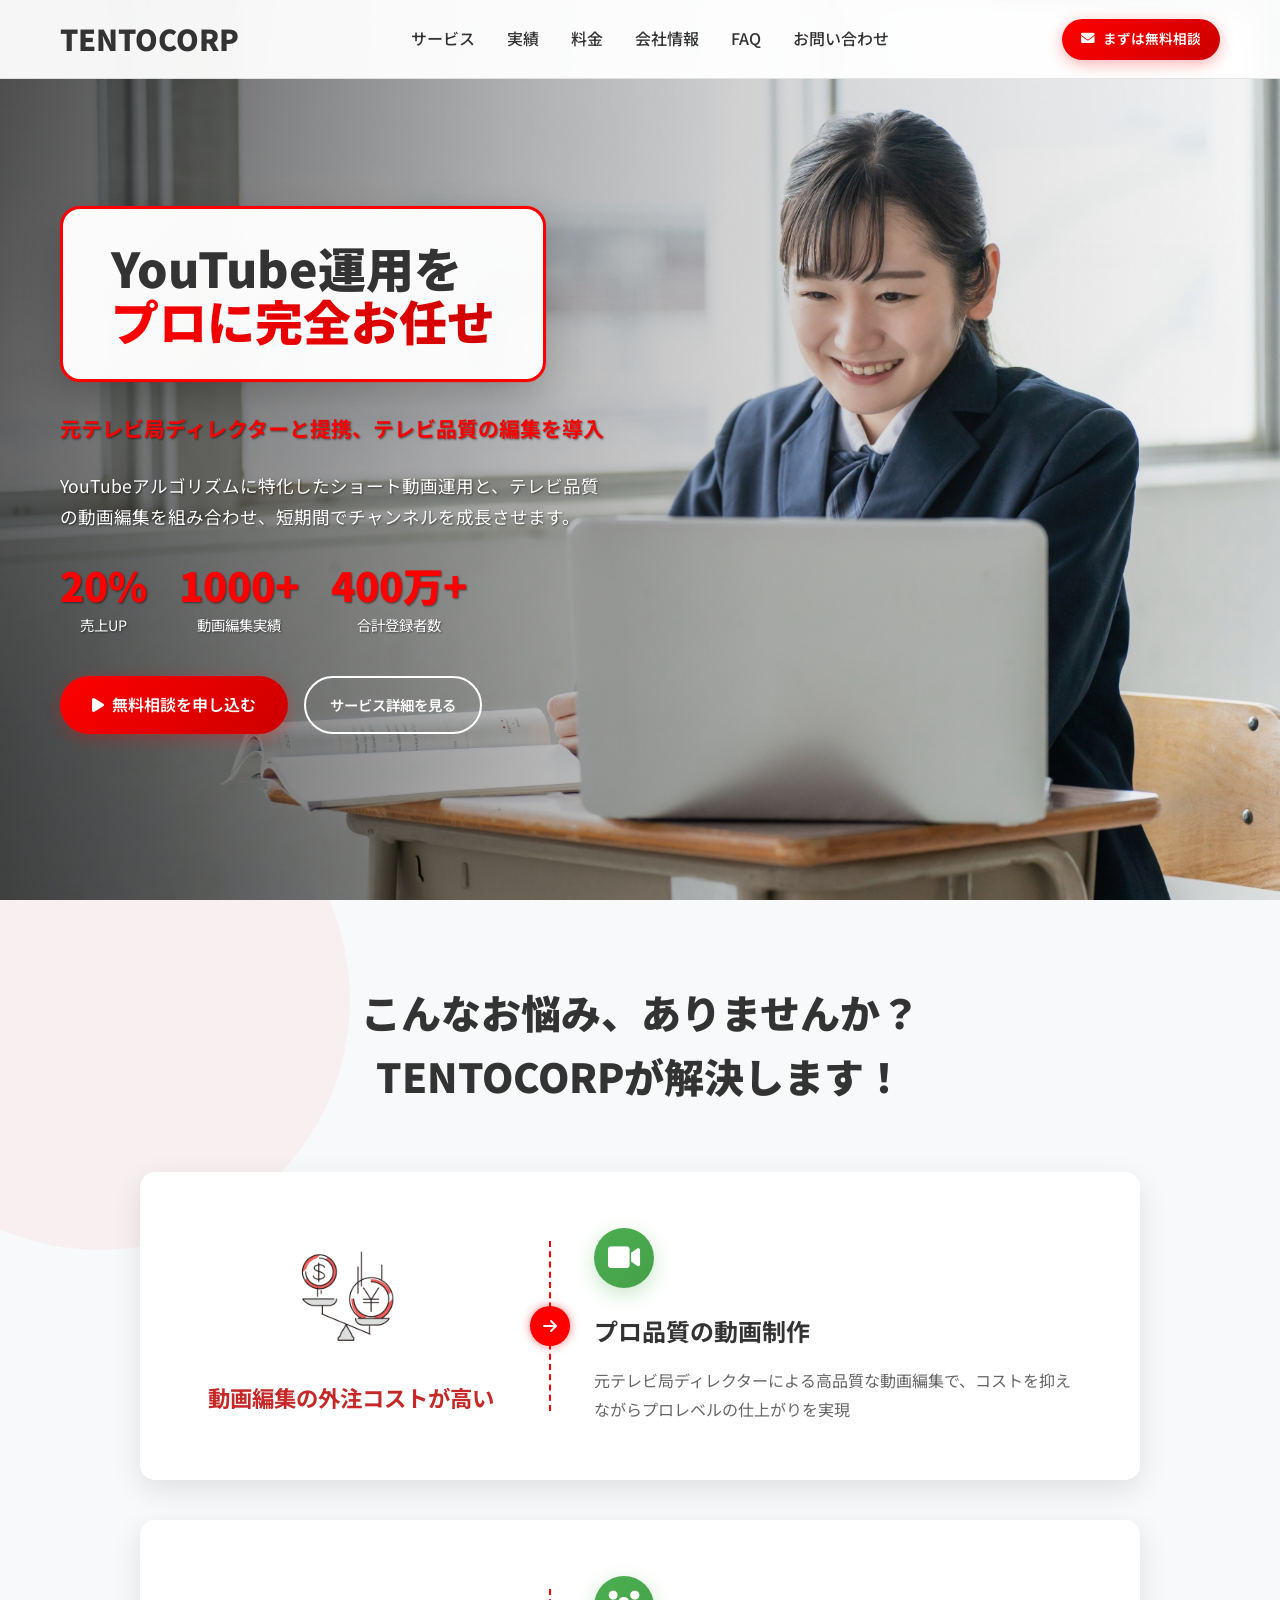
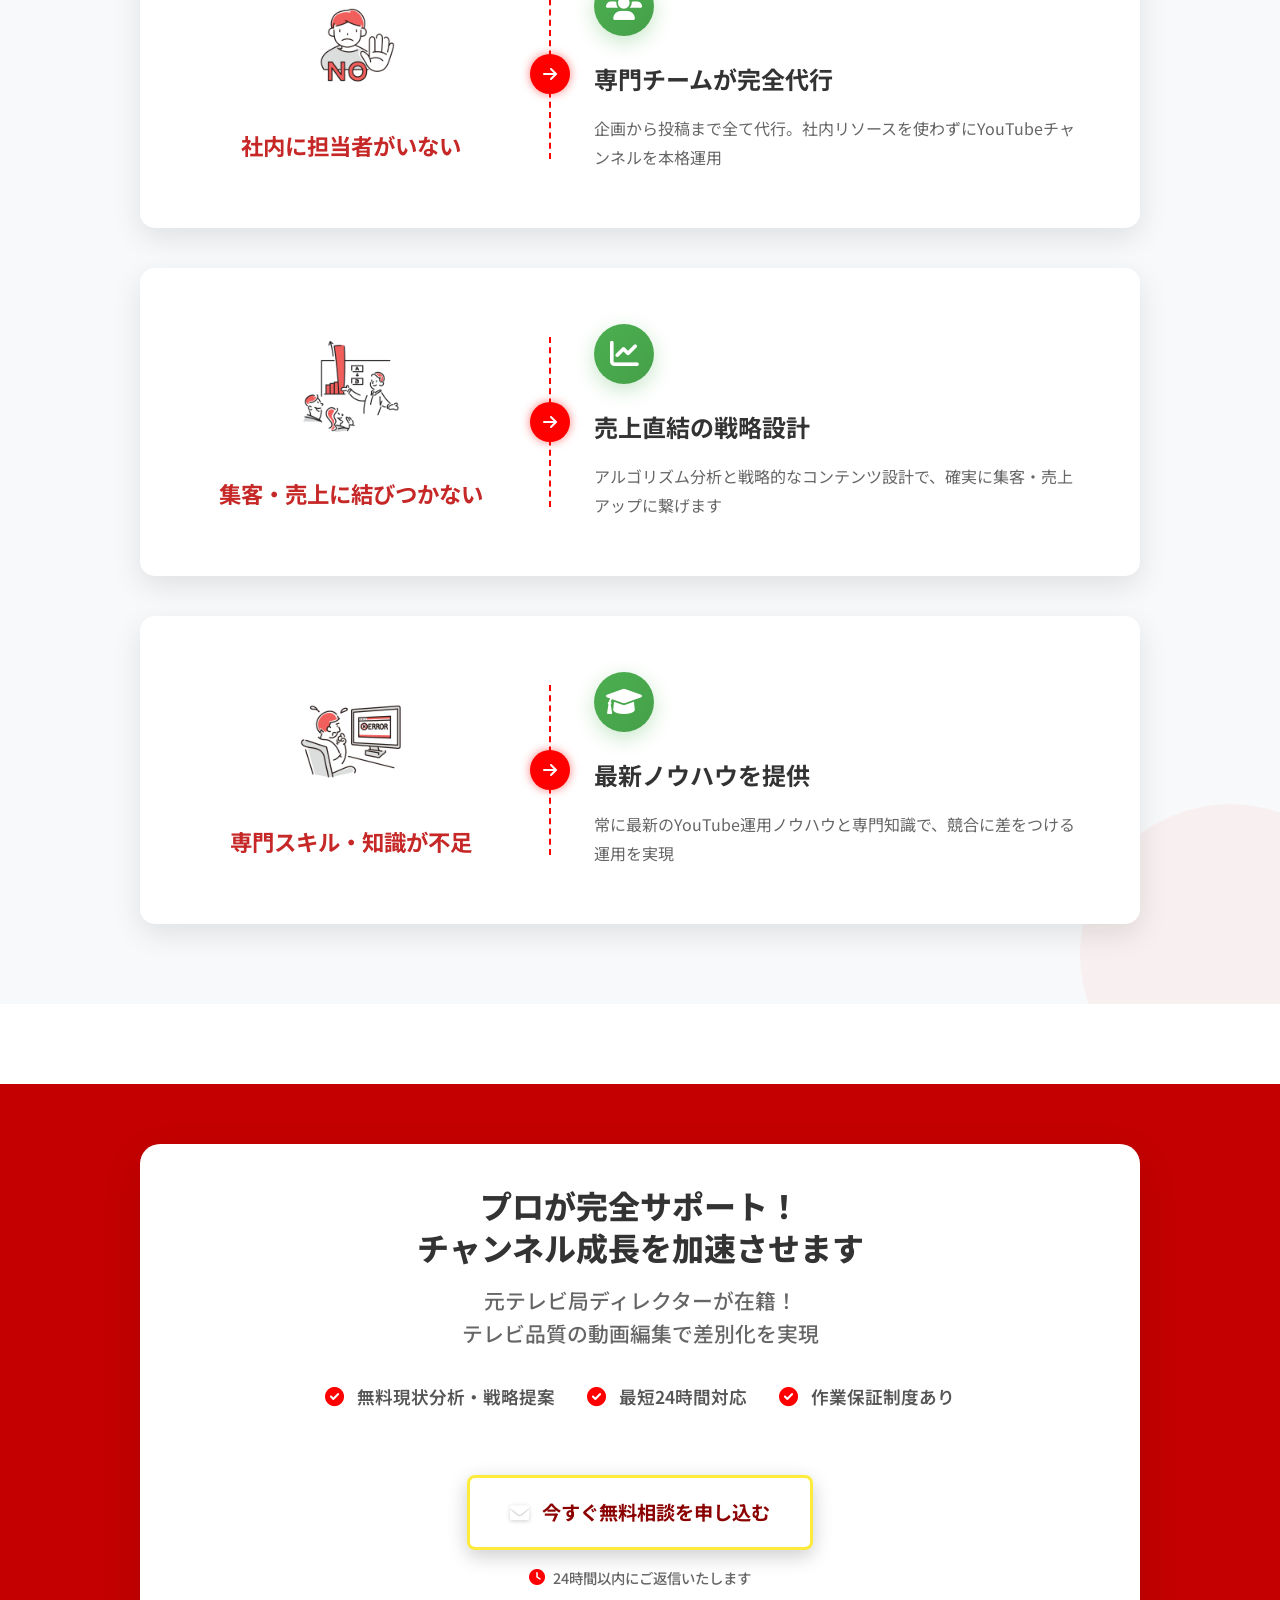
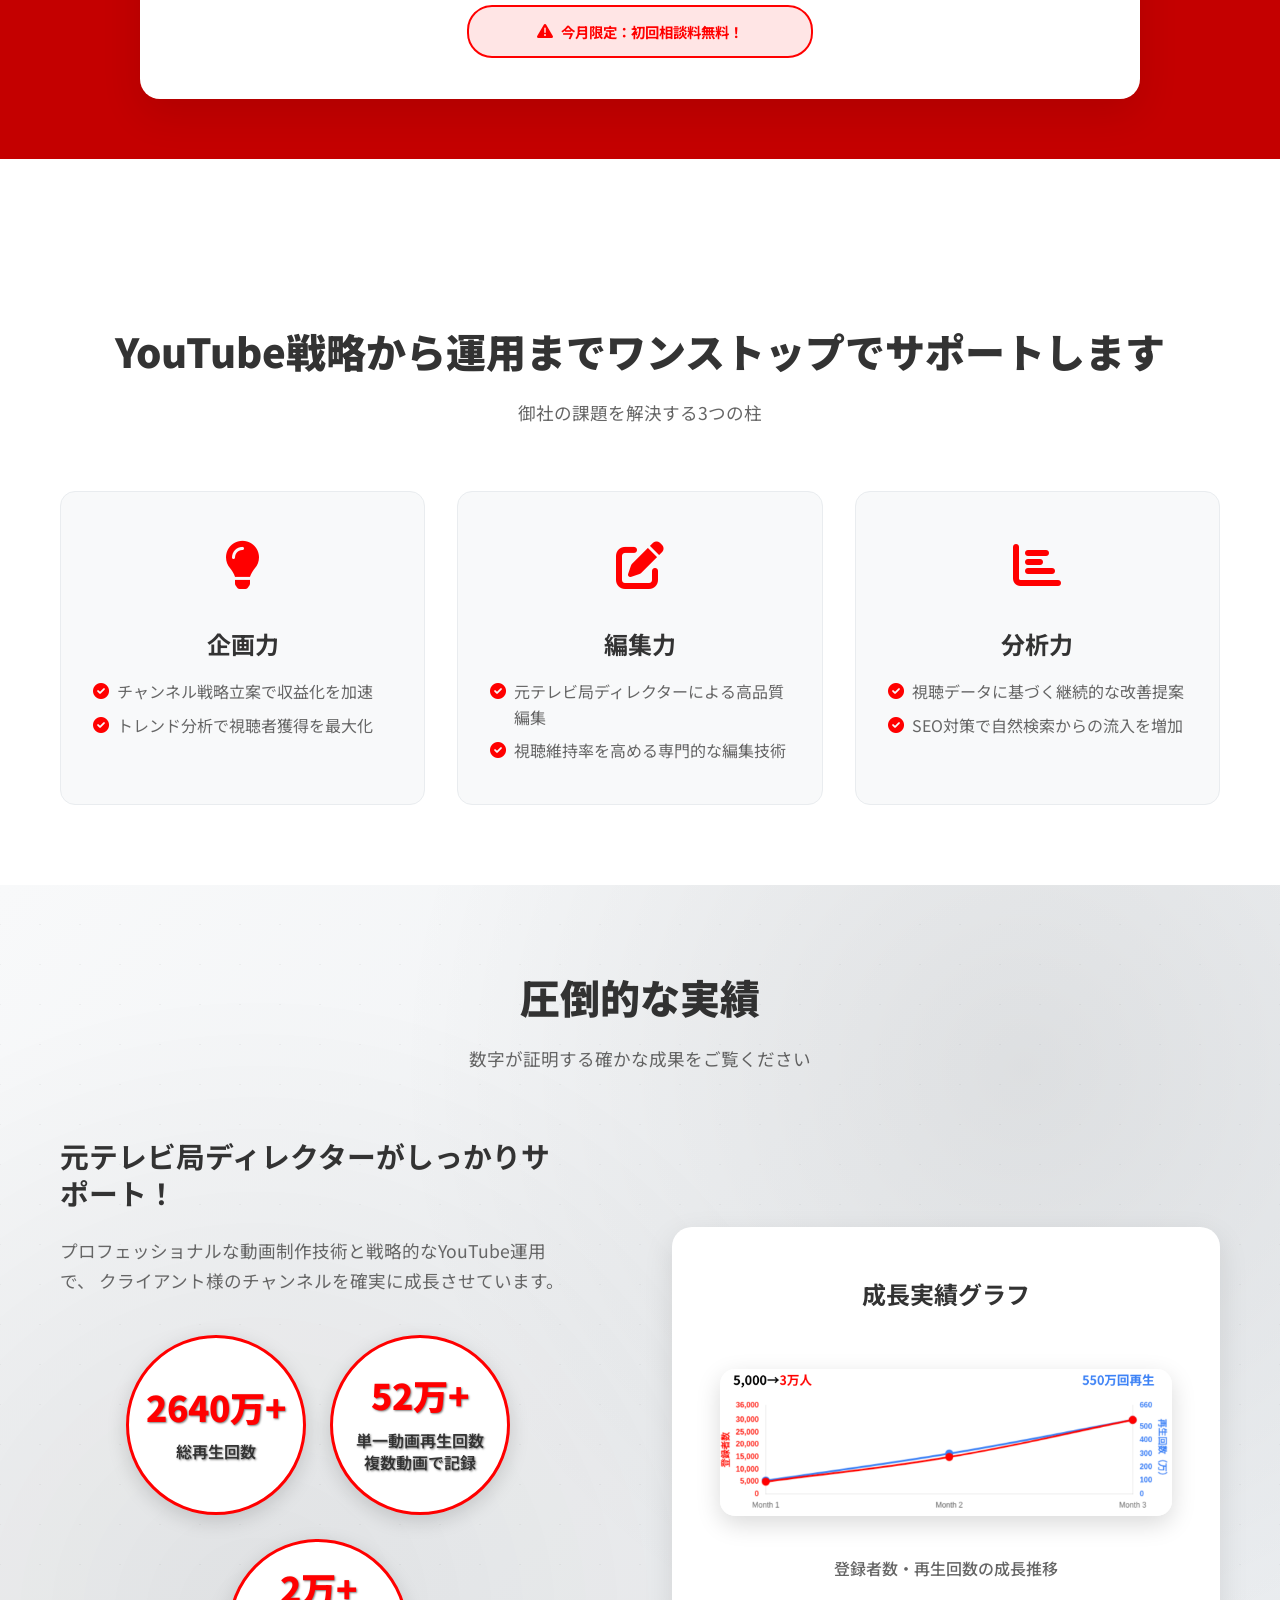
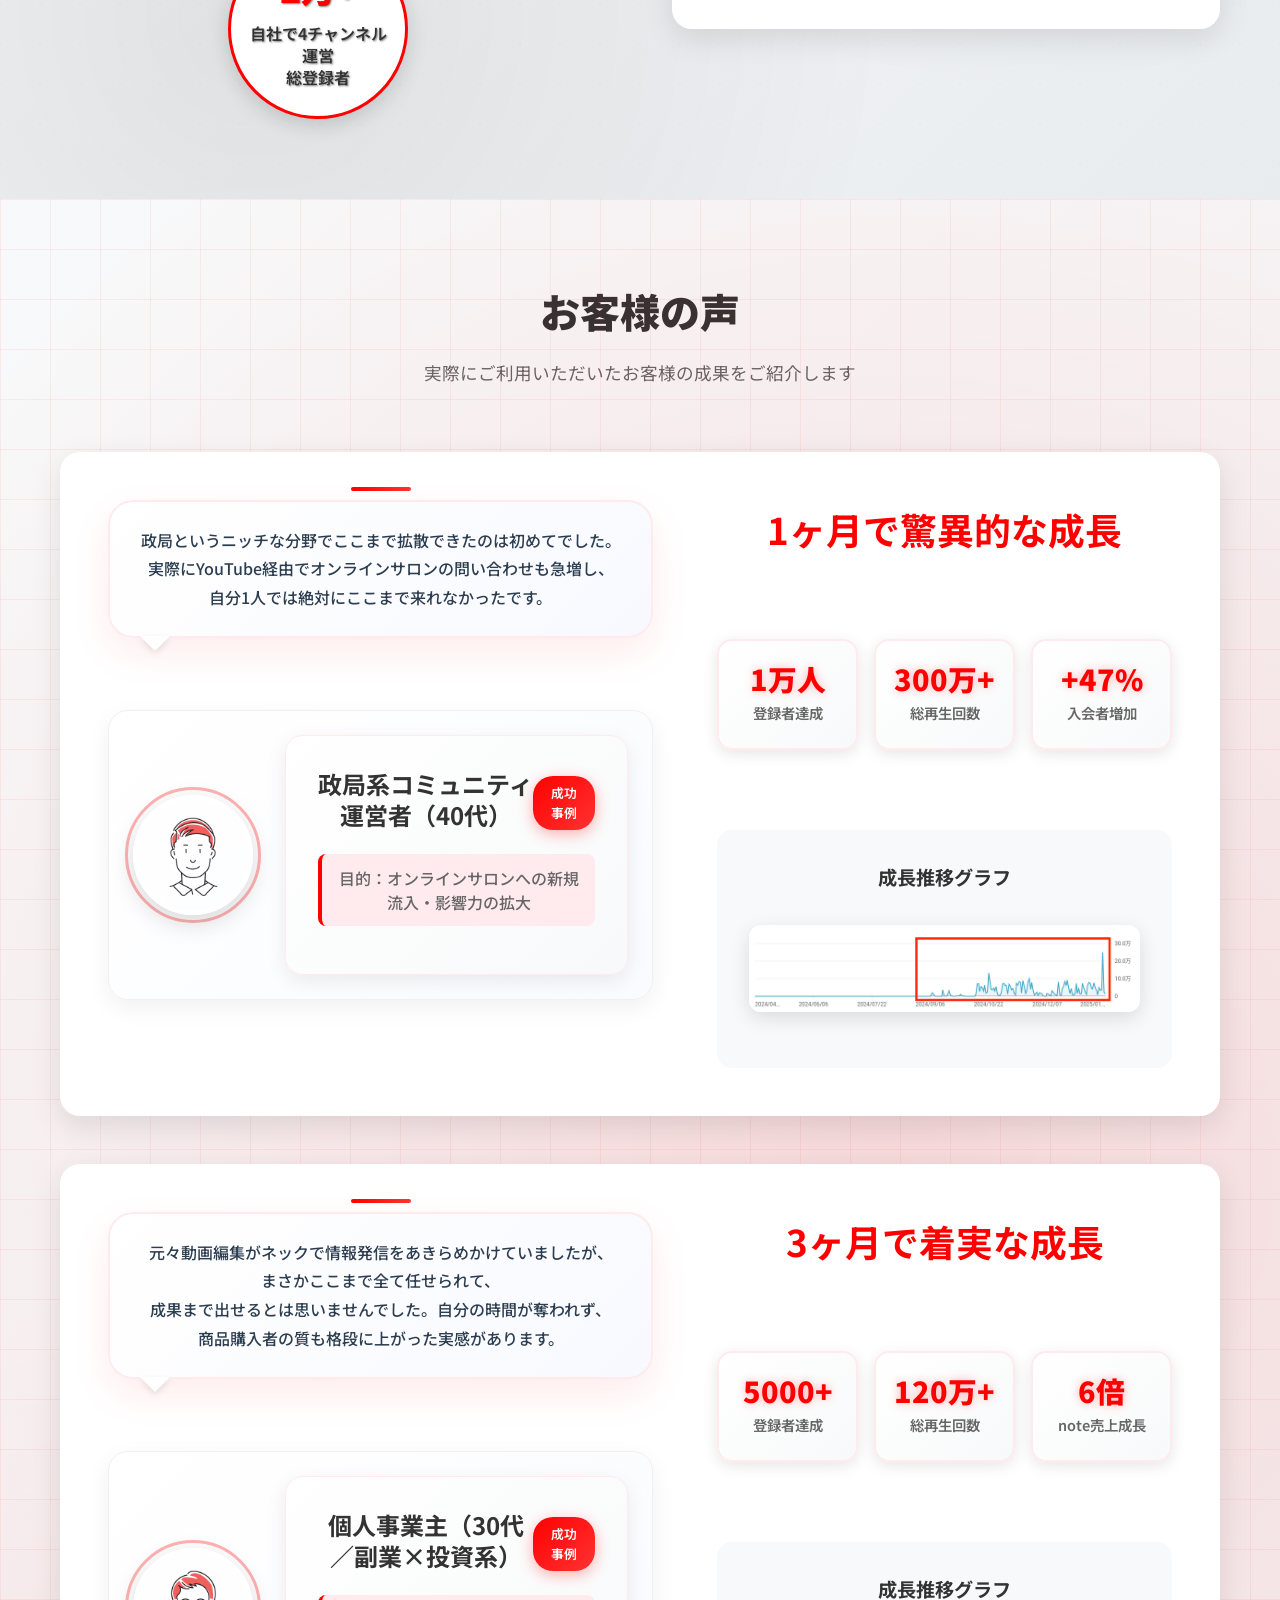
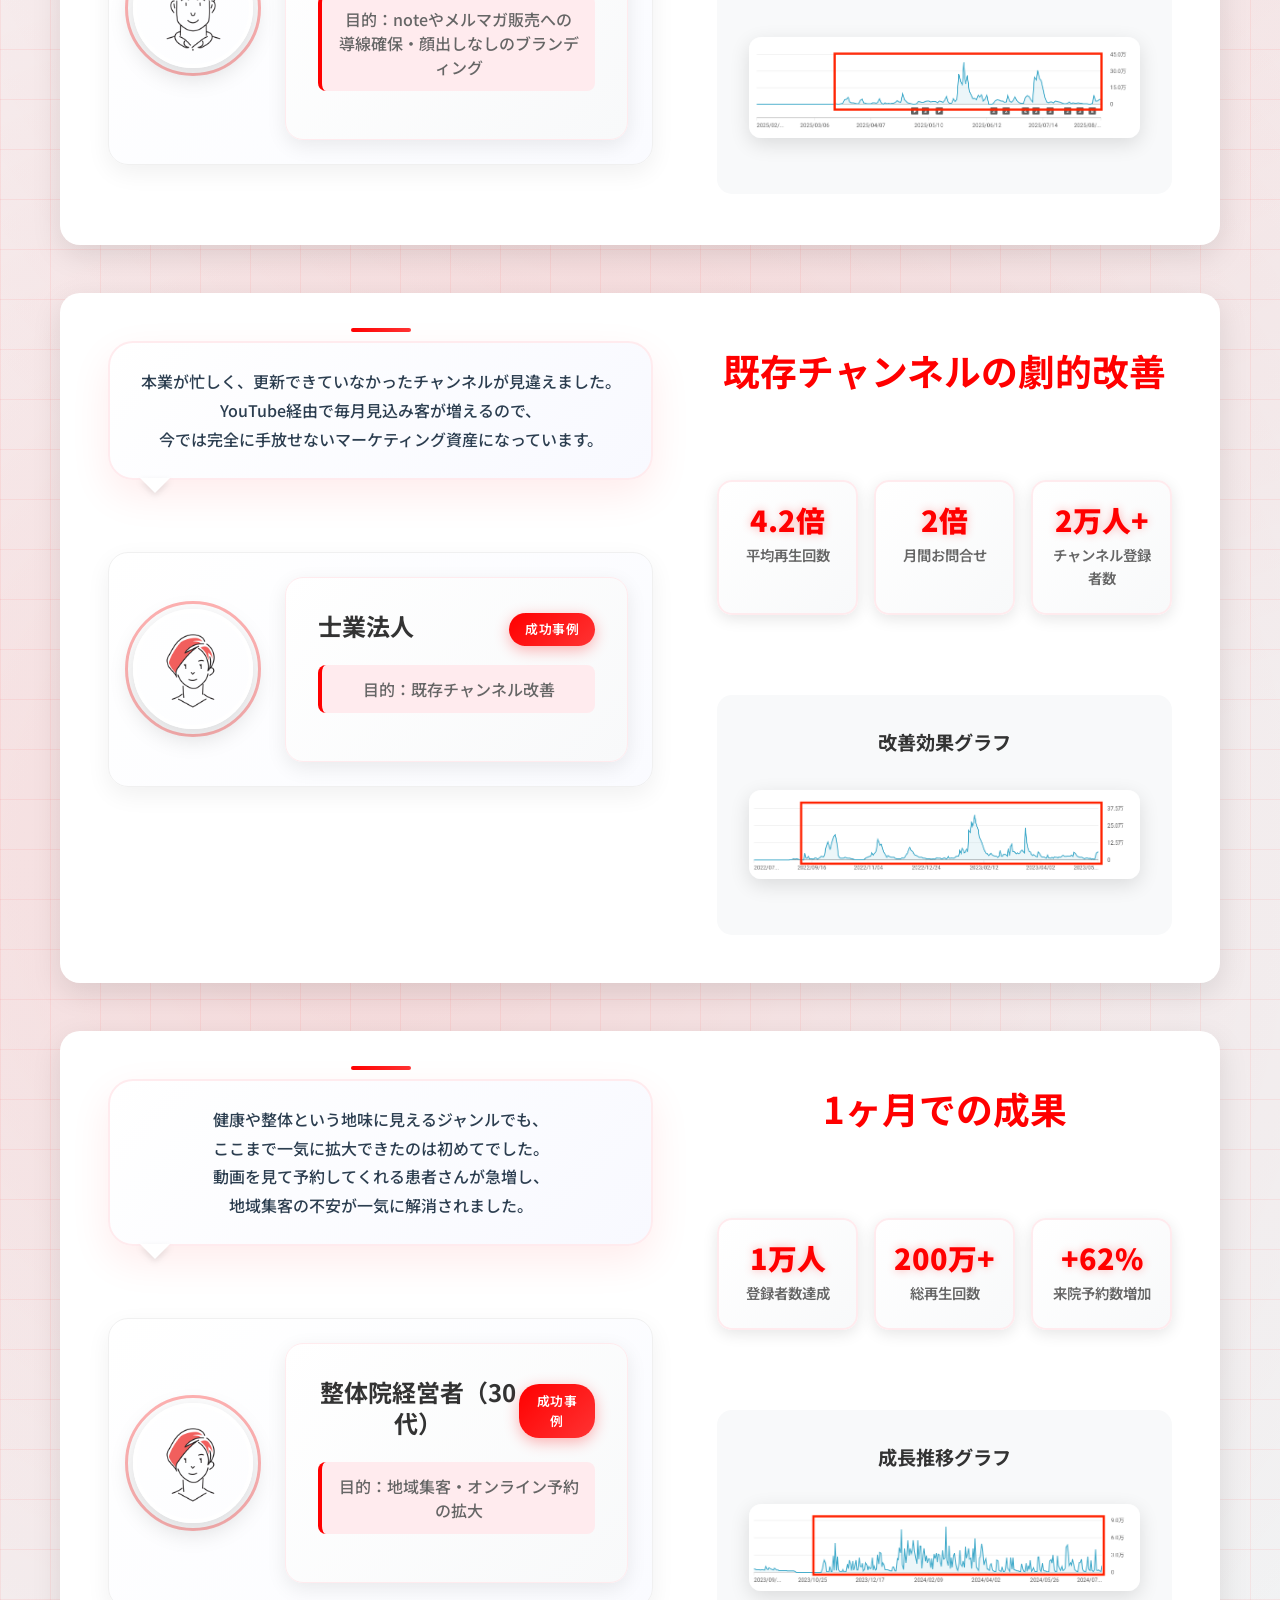
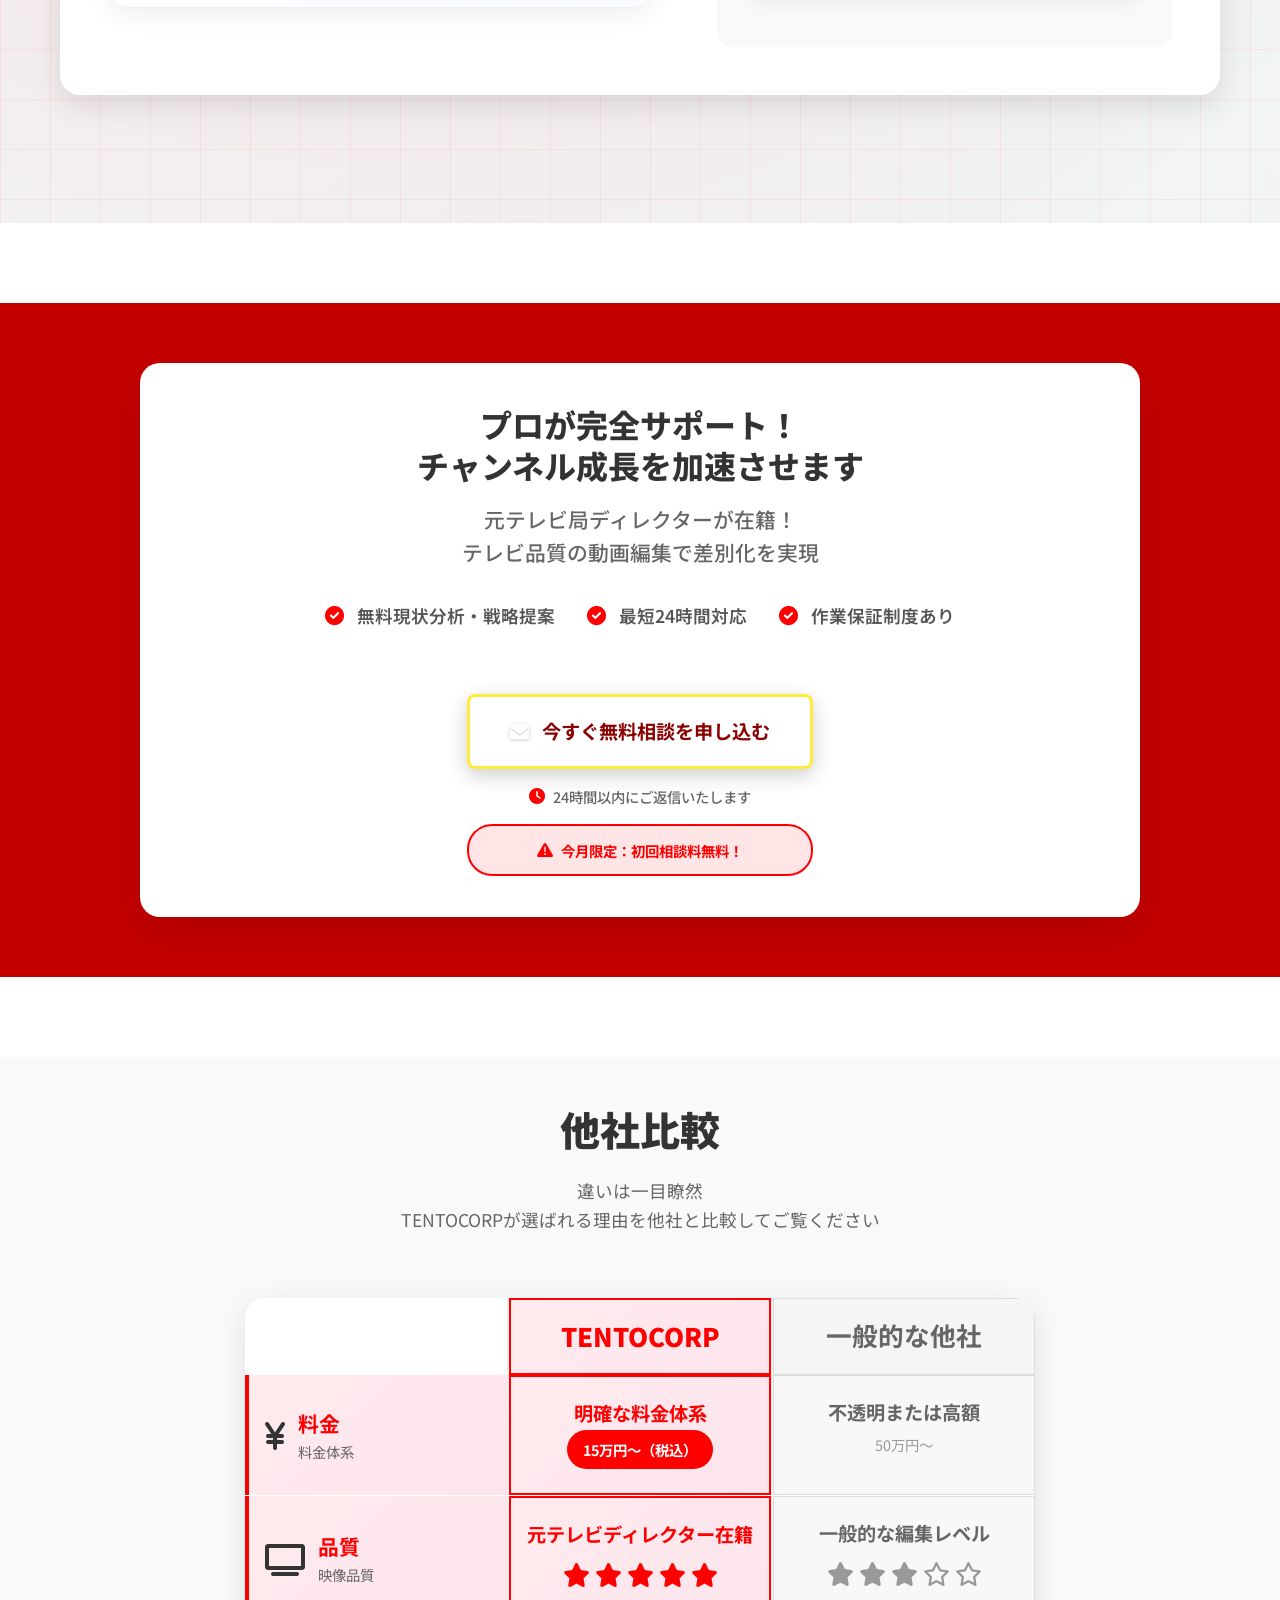
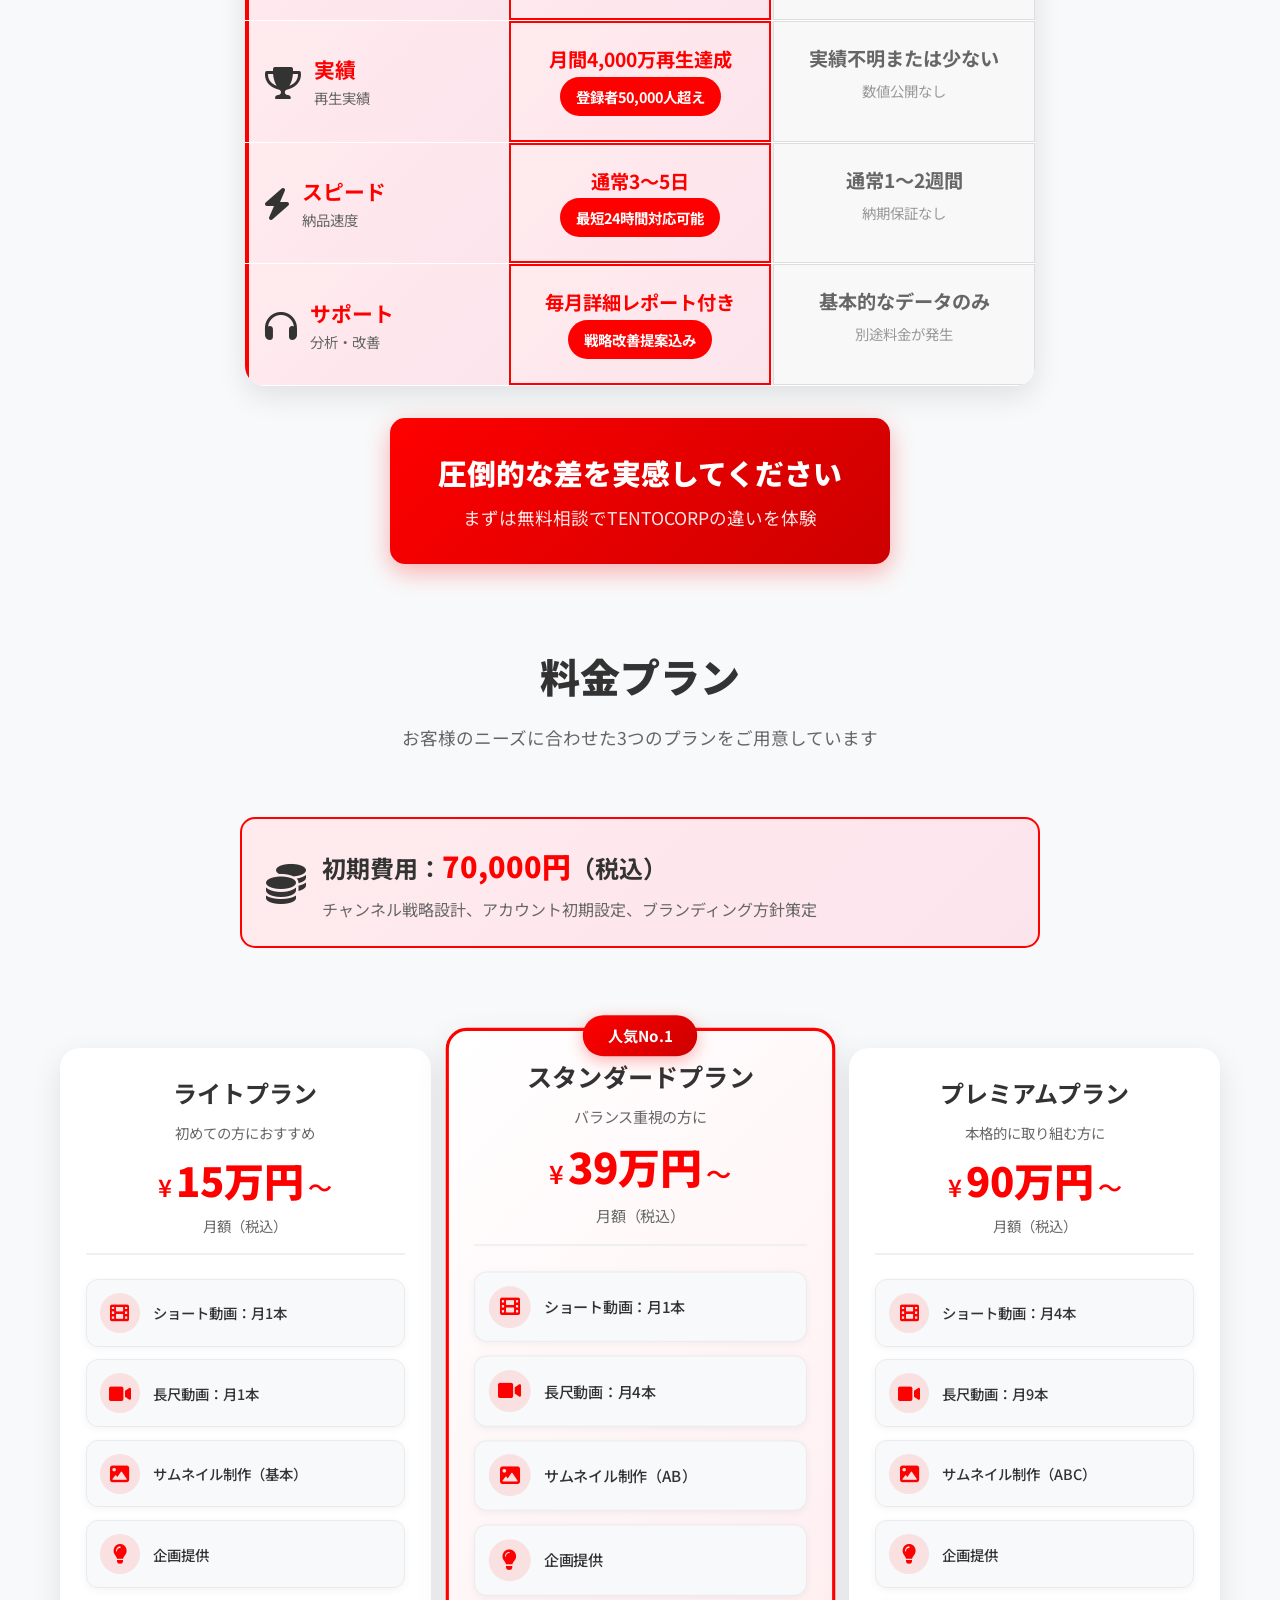
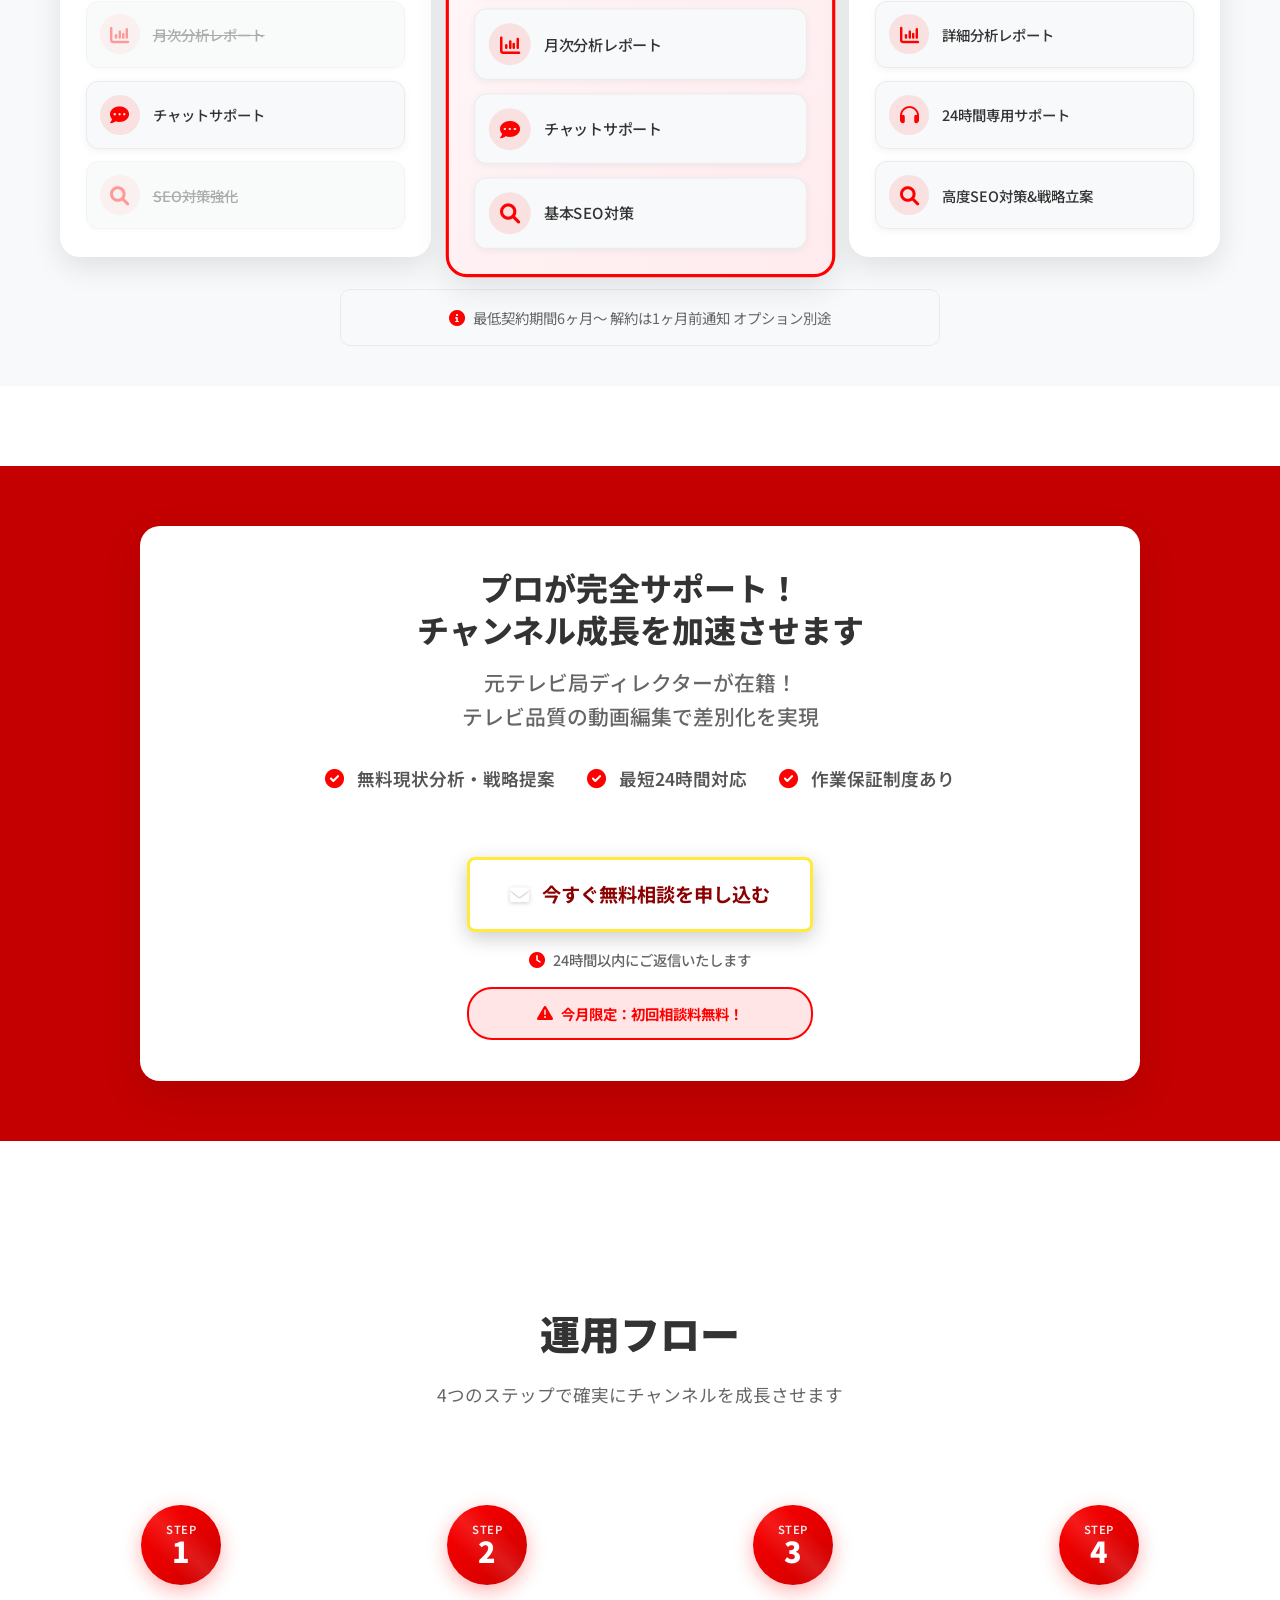
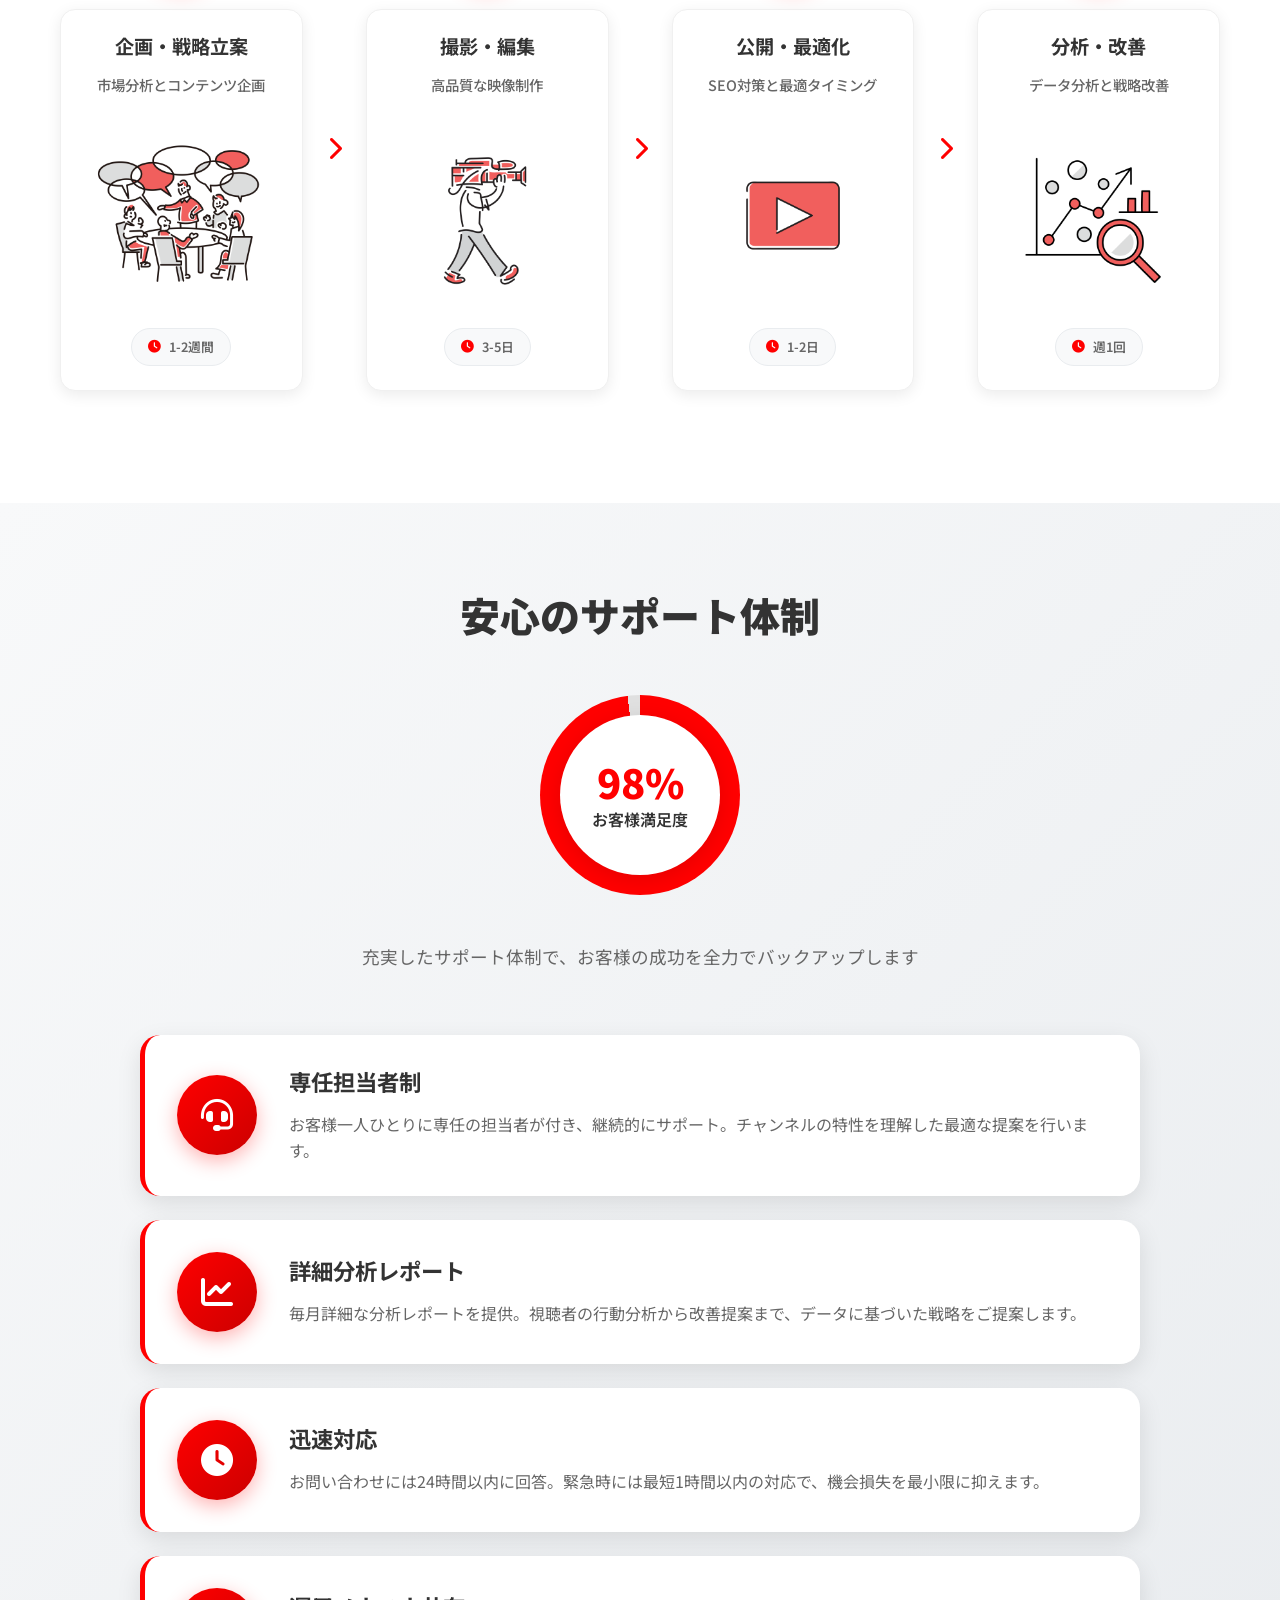
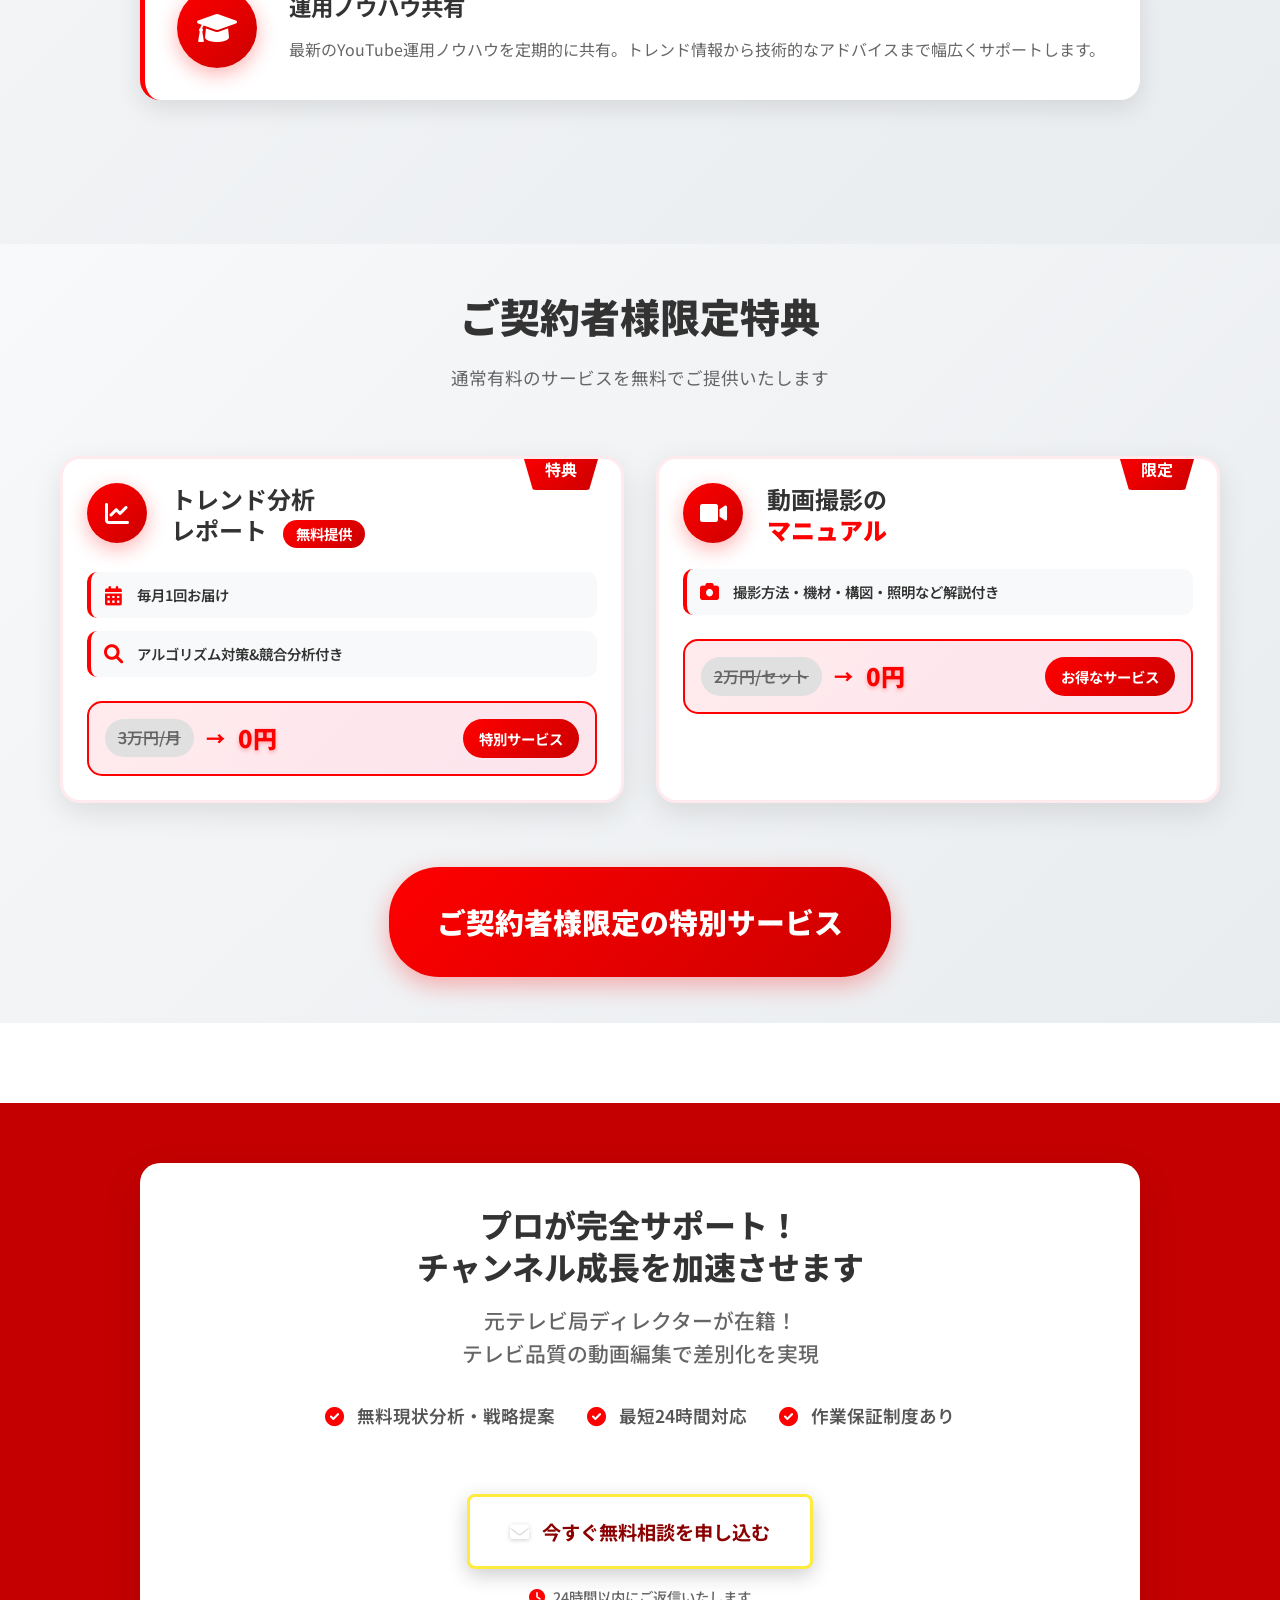
==== commit 3996f360: "formspreeを設定（自社用）" ====
--- a/index.html
+++ b/index.html
@@ -1481,7 +1481,7 @@
                     </div>
                 </div>
 
-                <form class="contact-form" id="contactForm">
+                <form class="contact-form" id="contactForm" action="https://formspree.io/f/mldlparg" method="POST">
                     <div class="form-group">
                         <label for="company">会社名 <span class="required">*</span></label>
                         <input type="text" id="company" name="company" required>
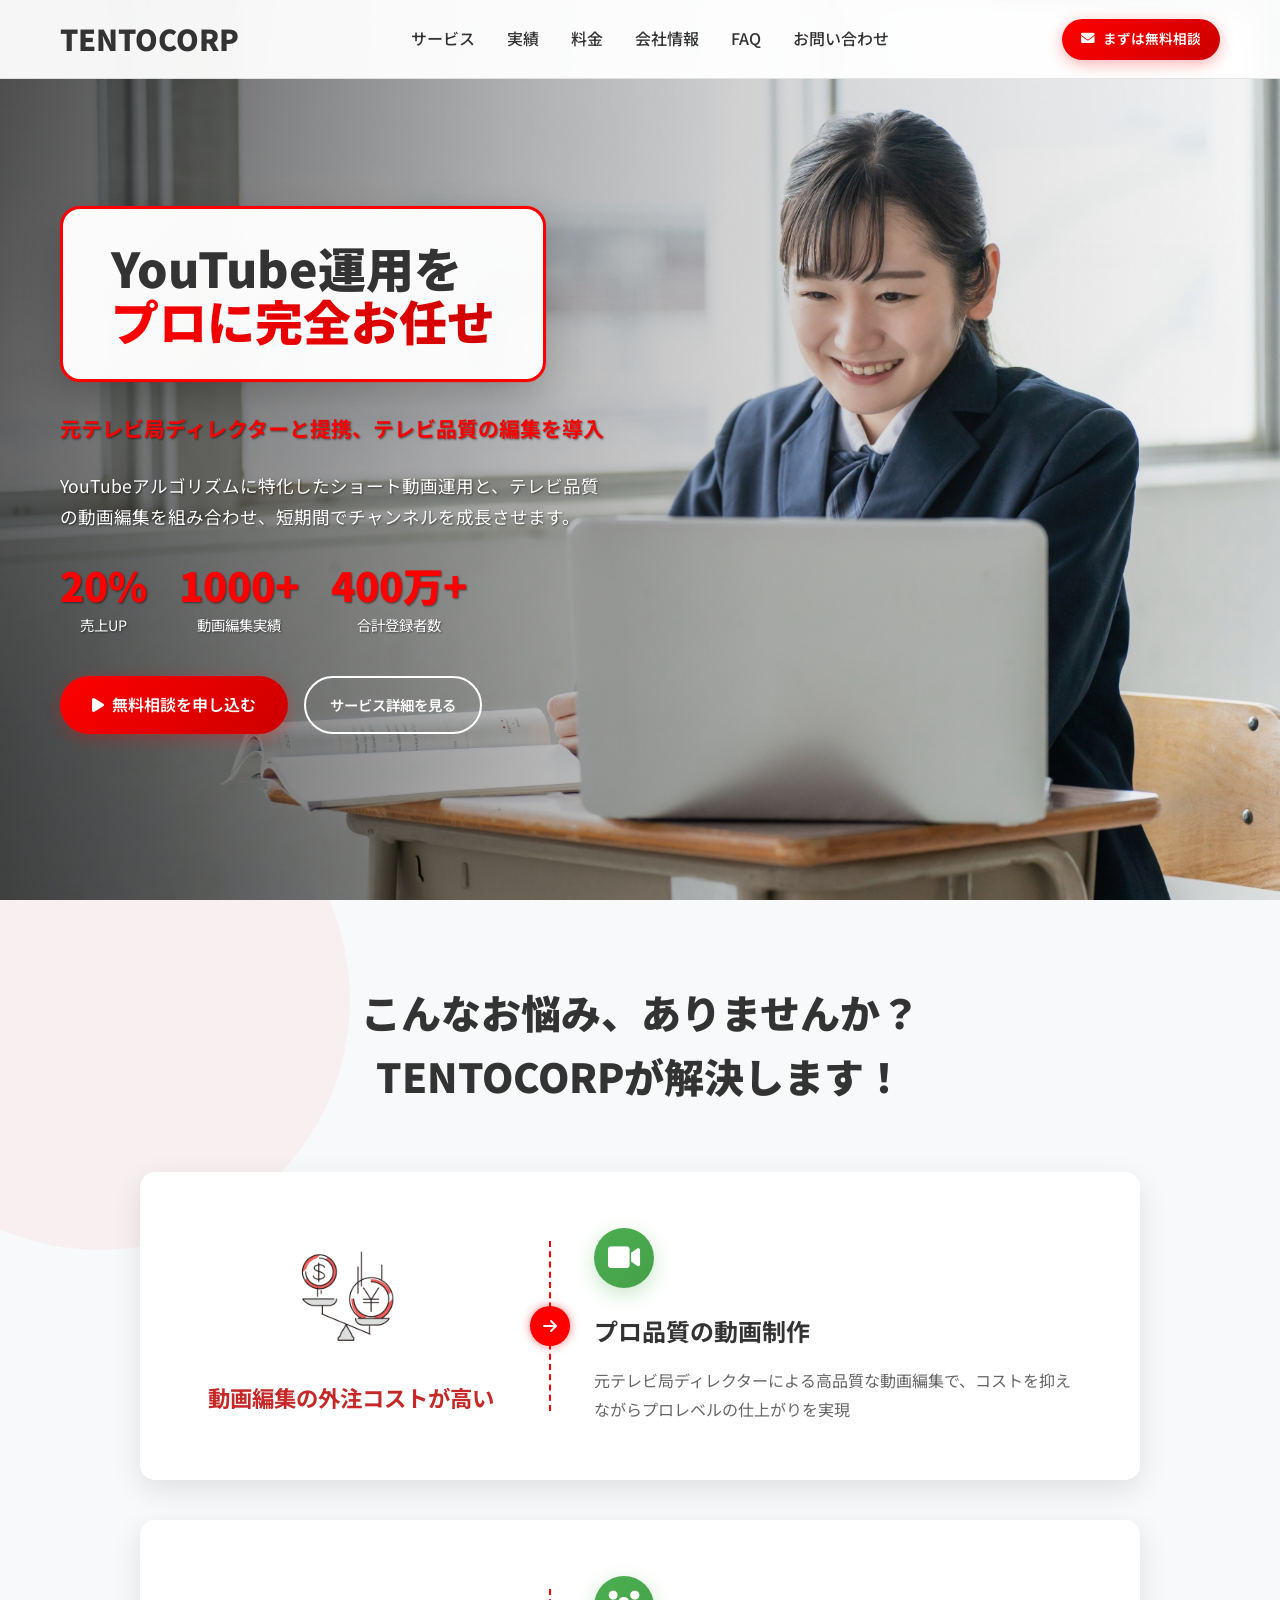
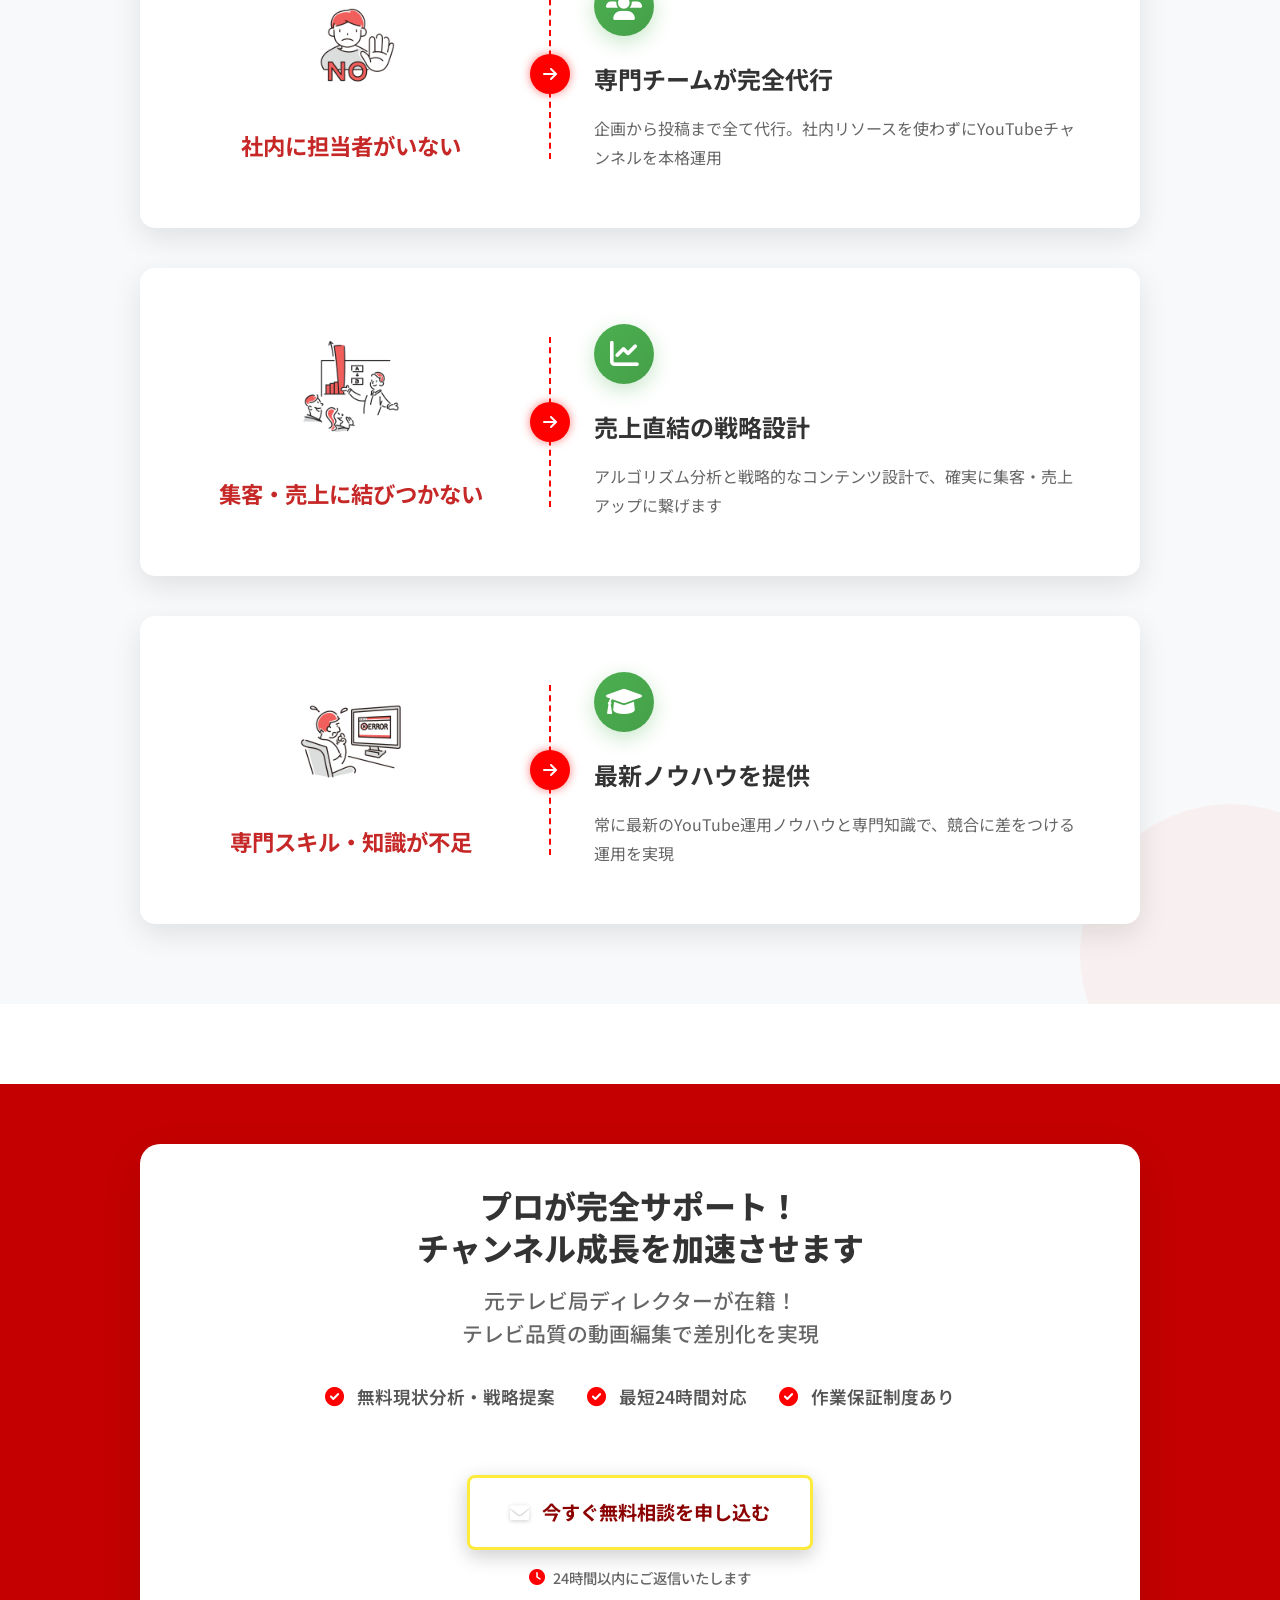
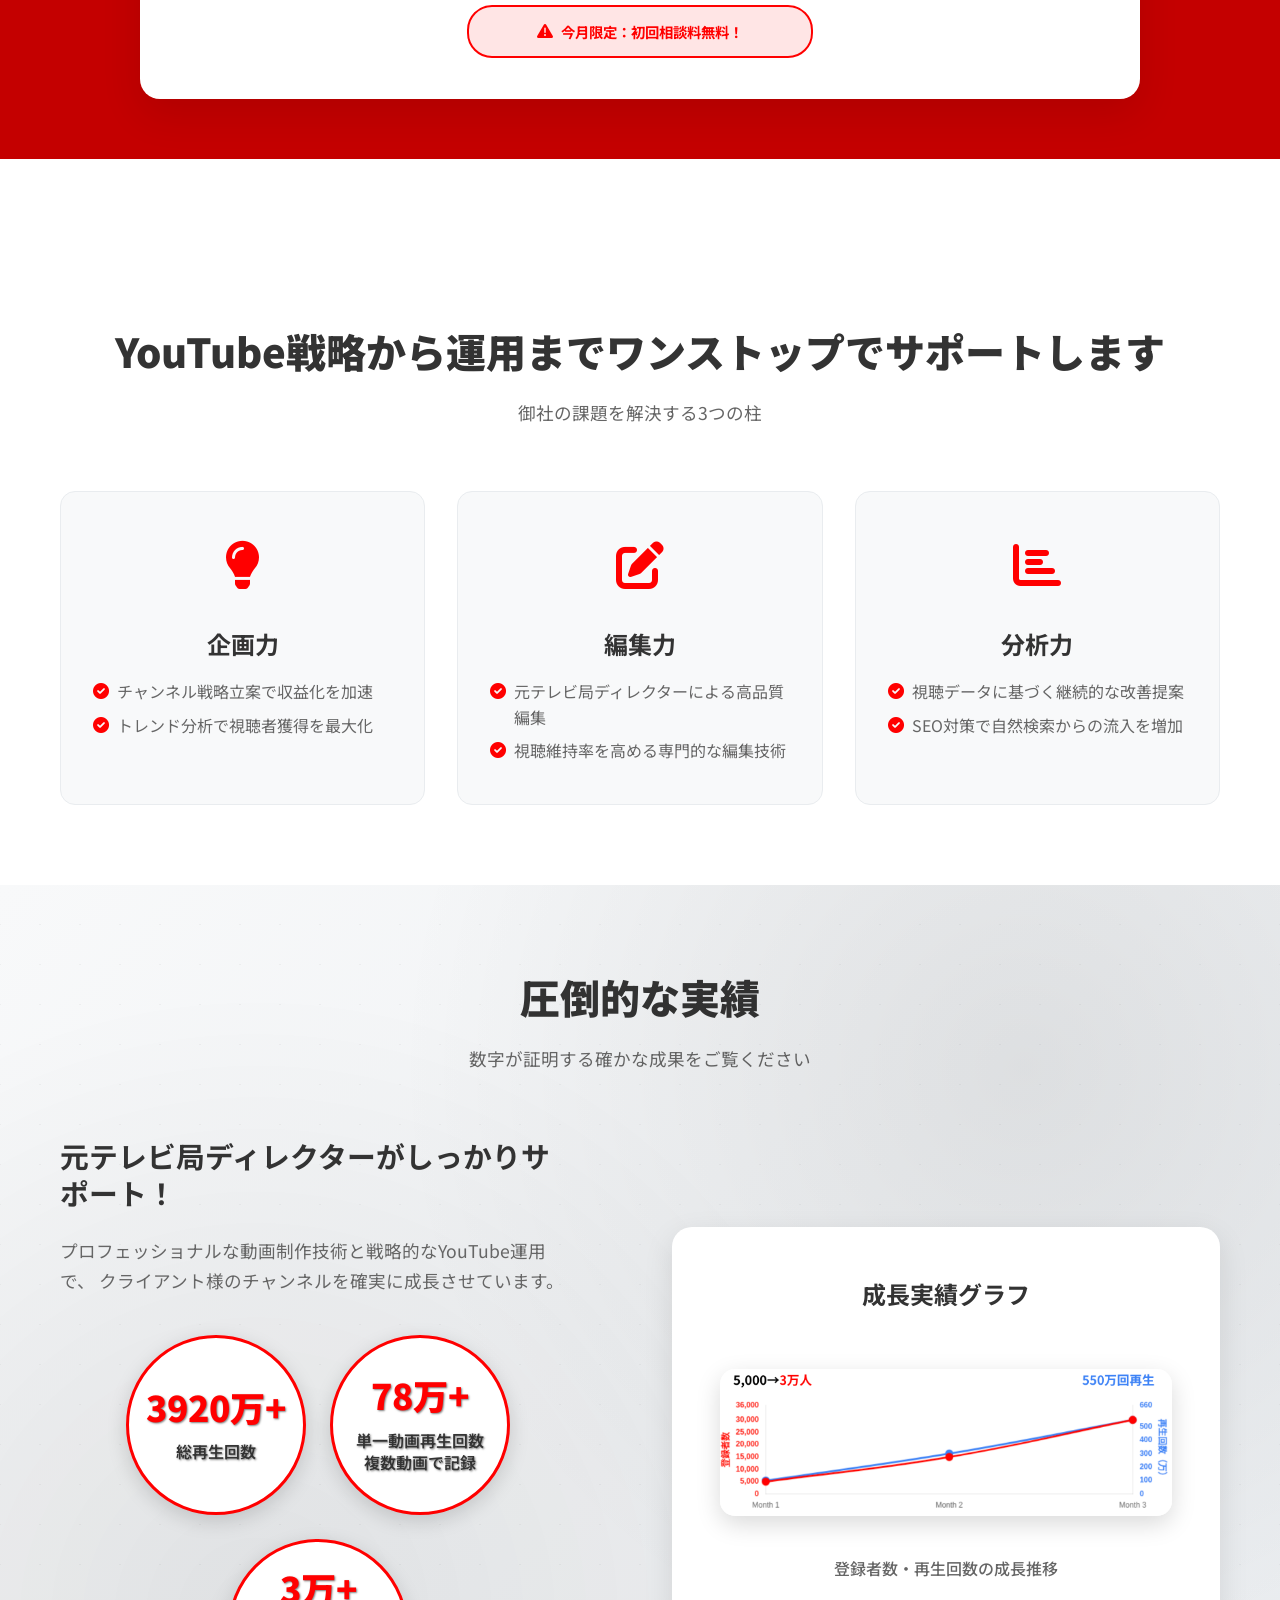
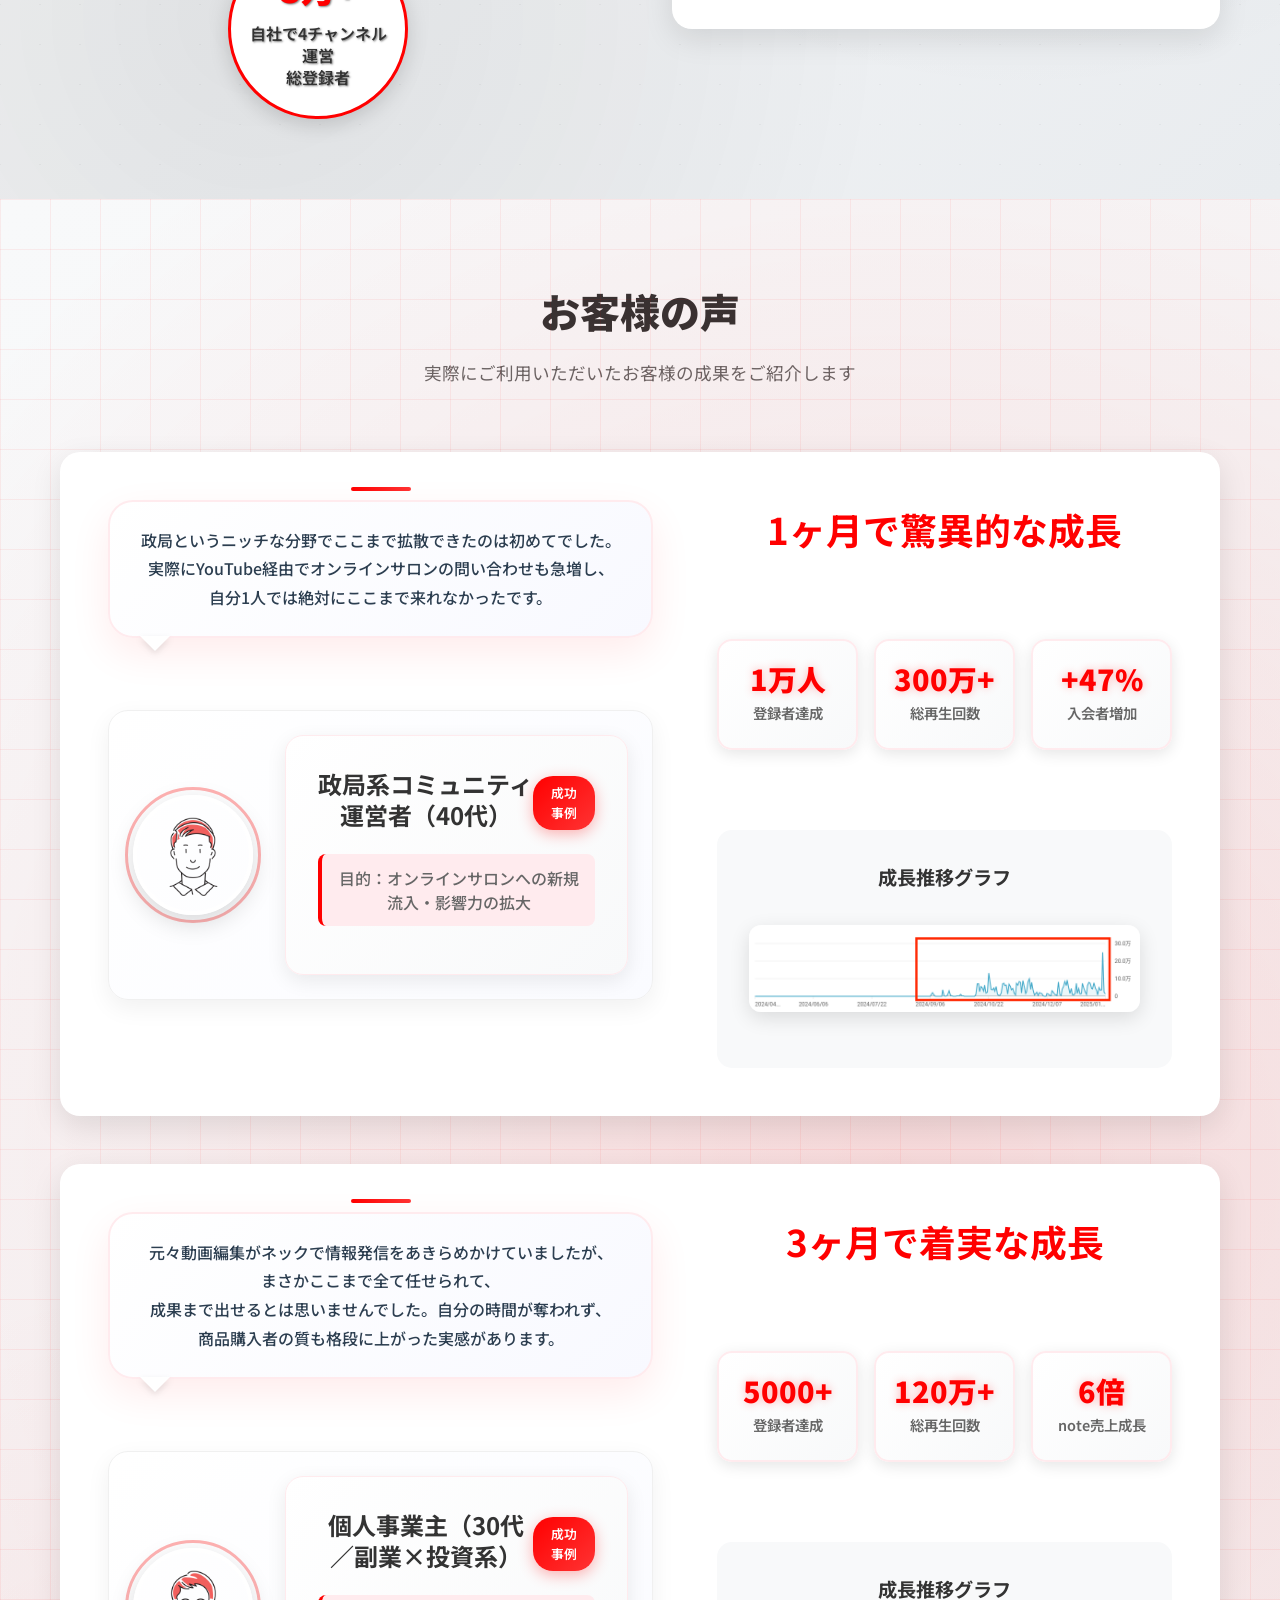
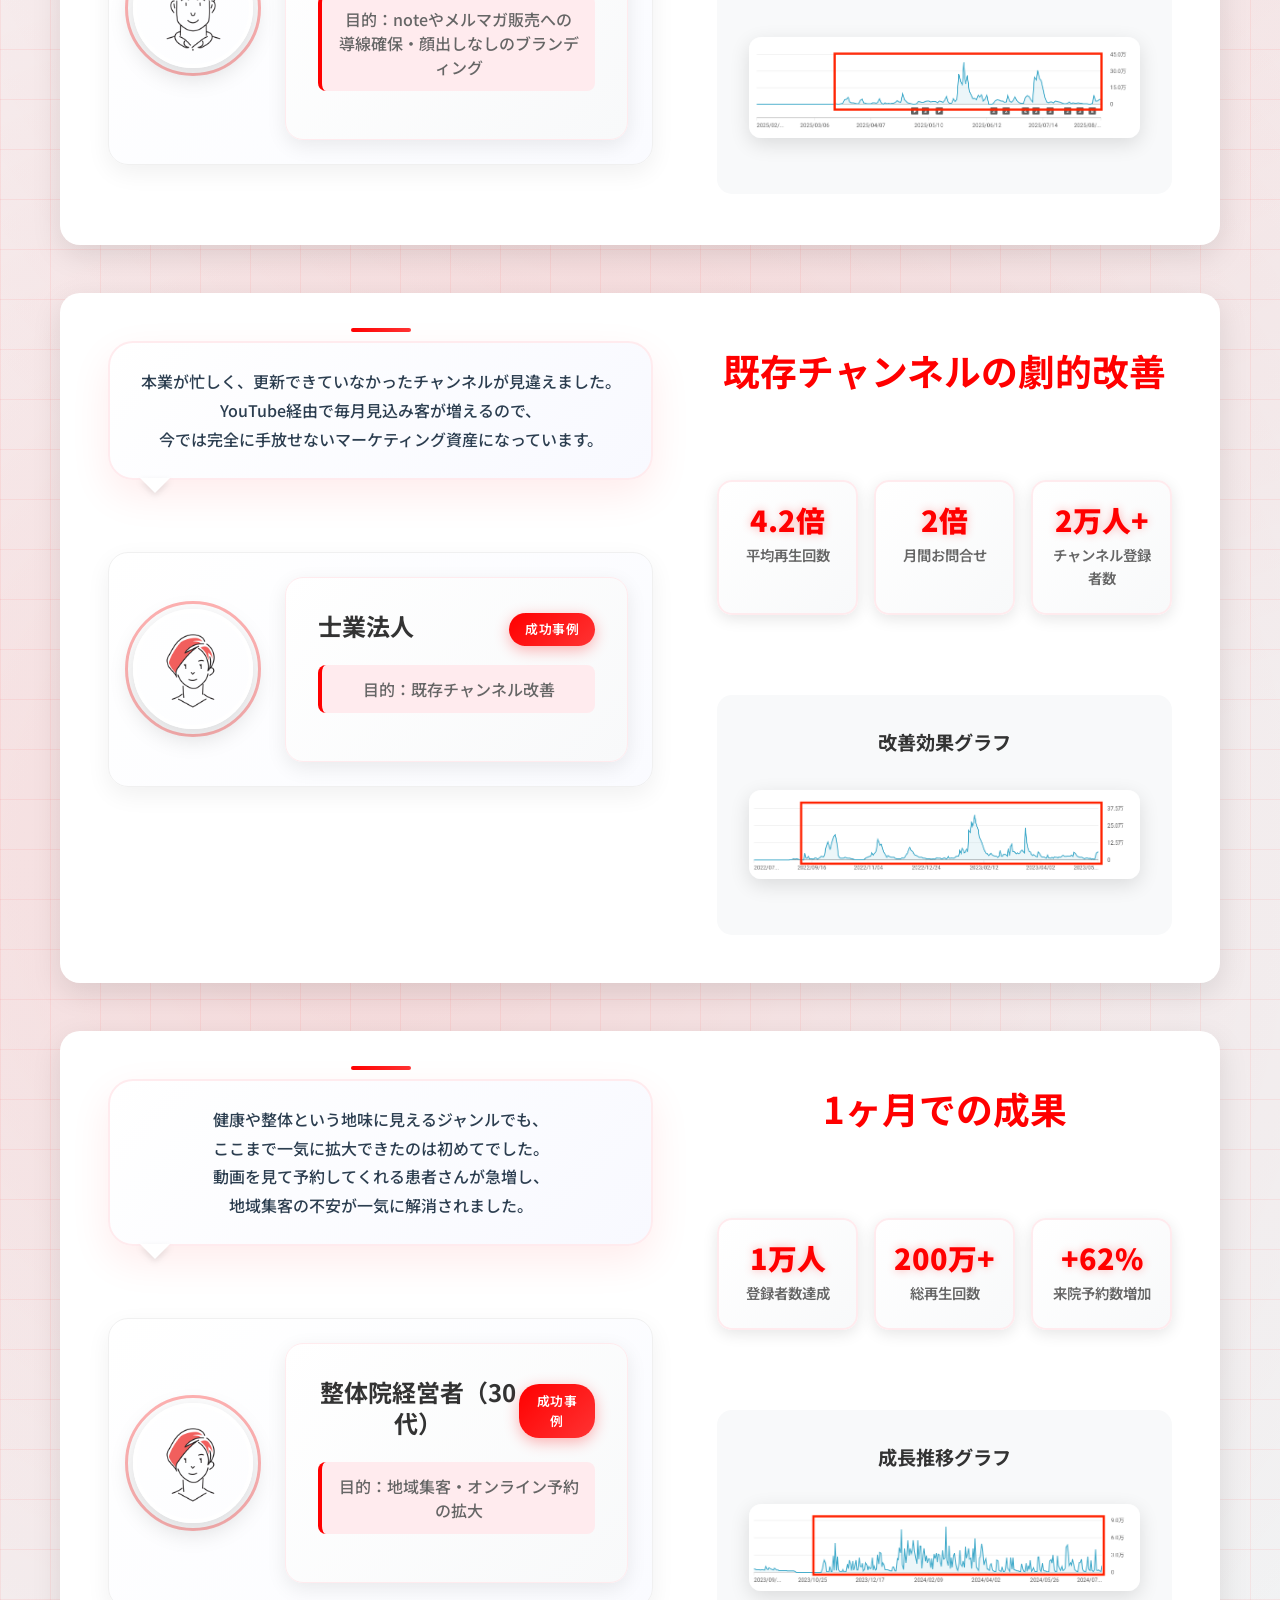
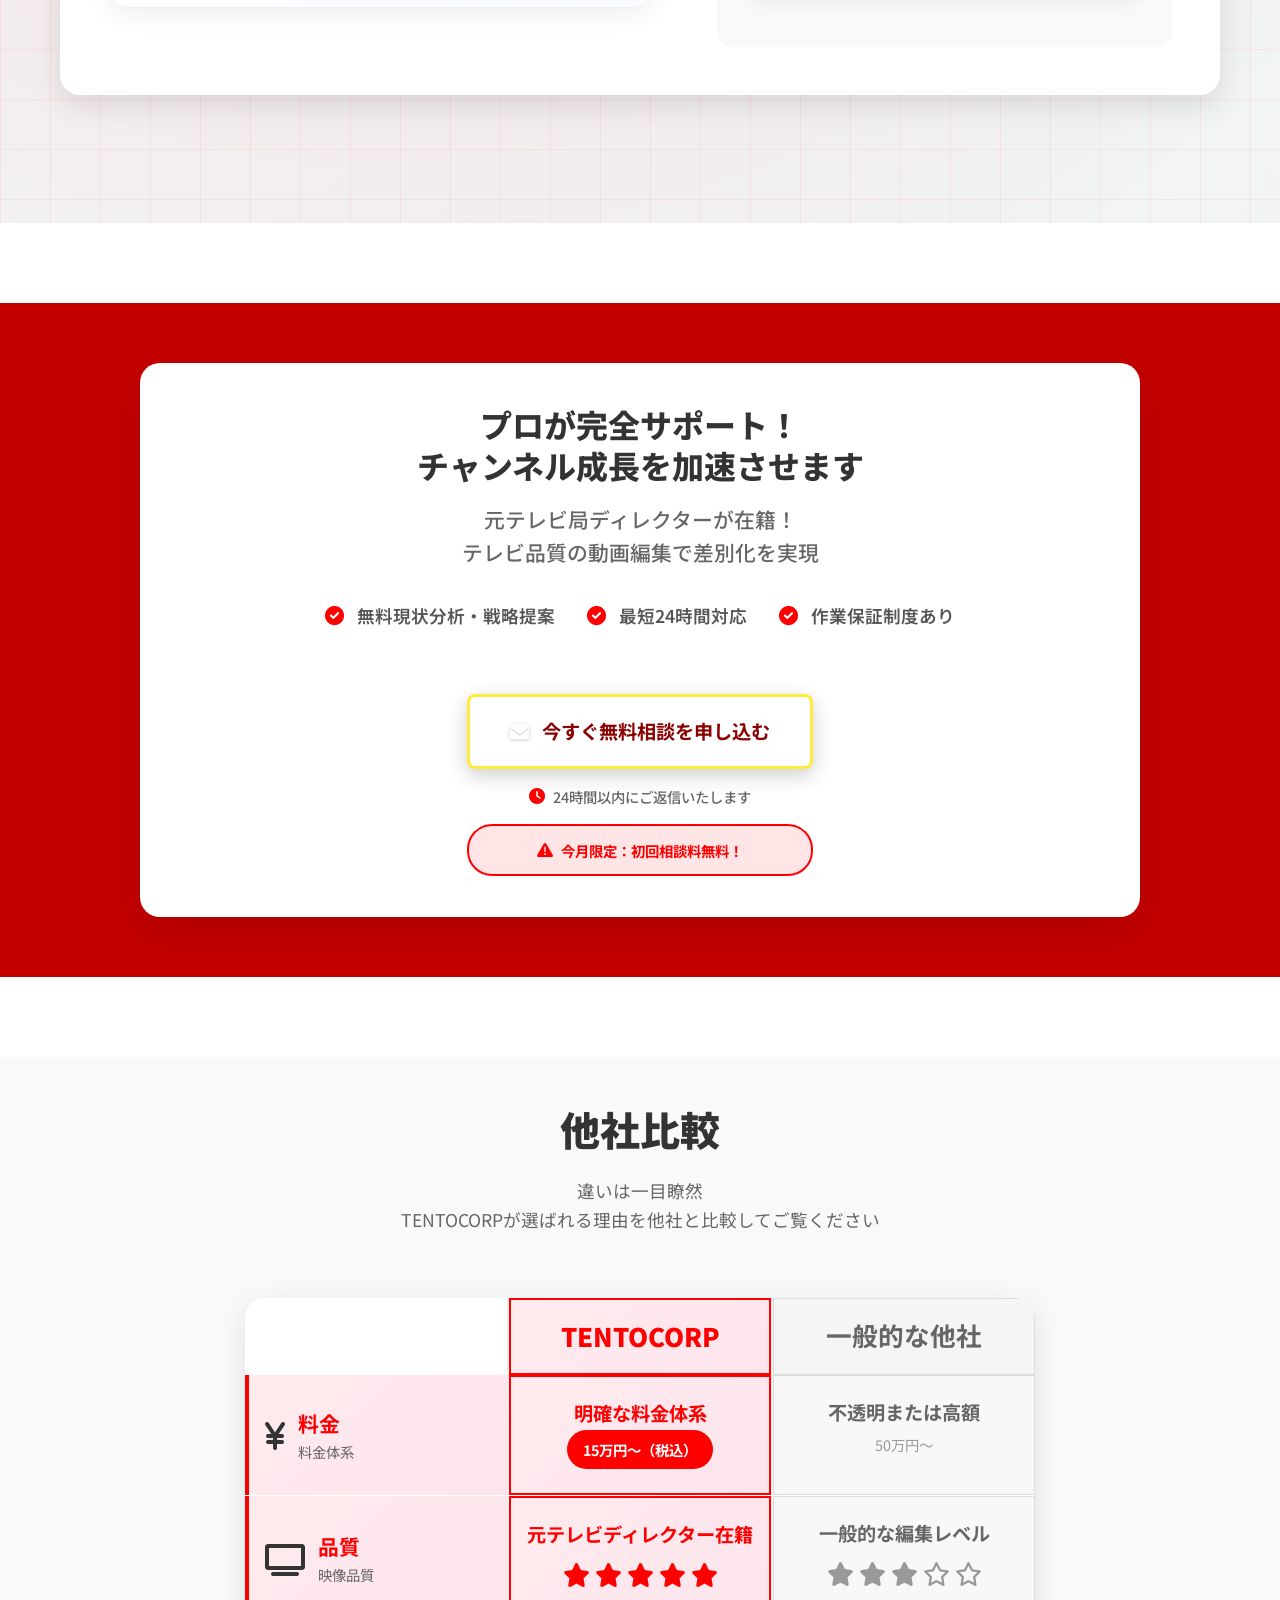
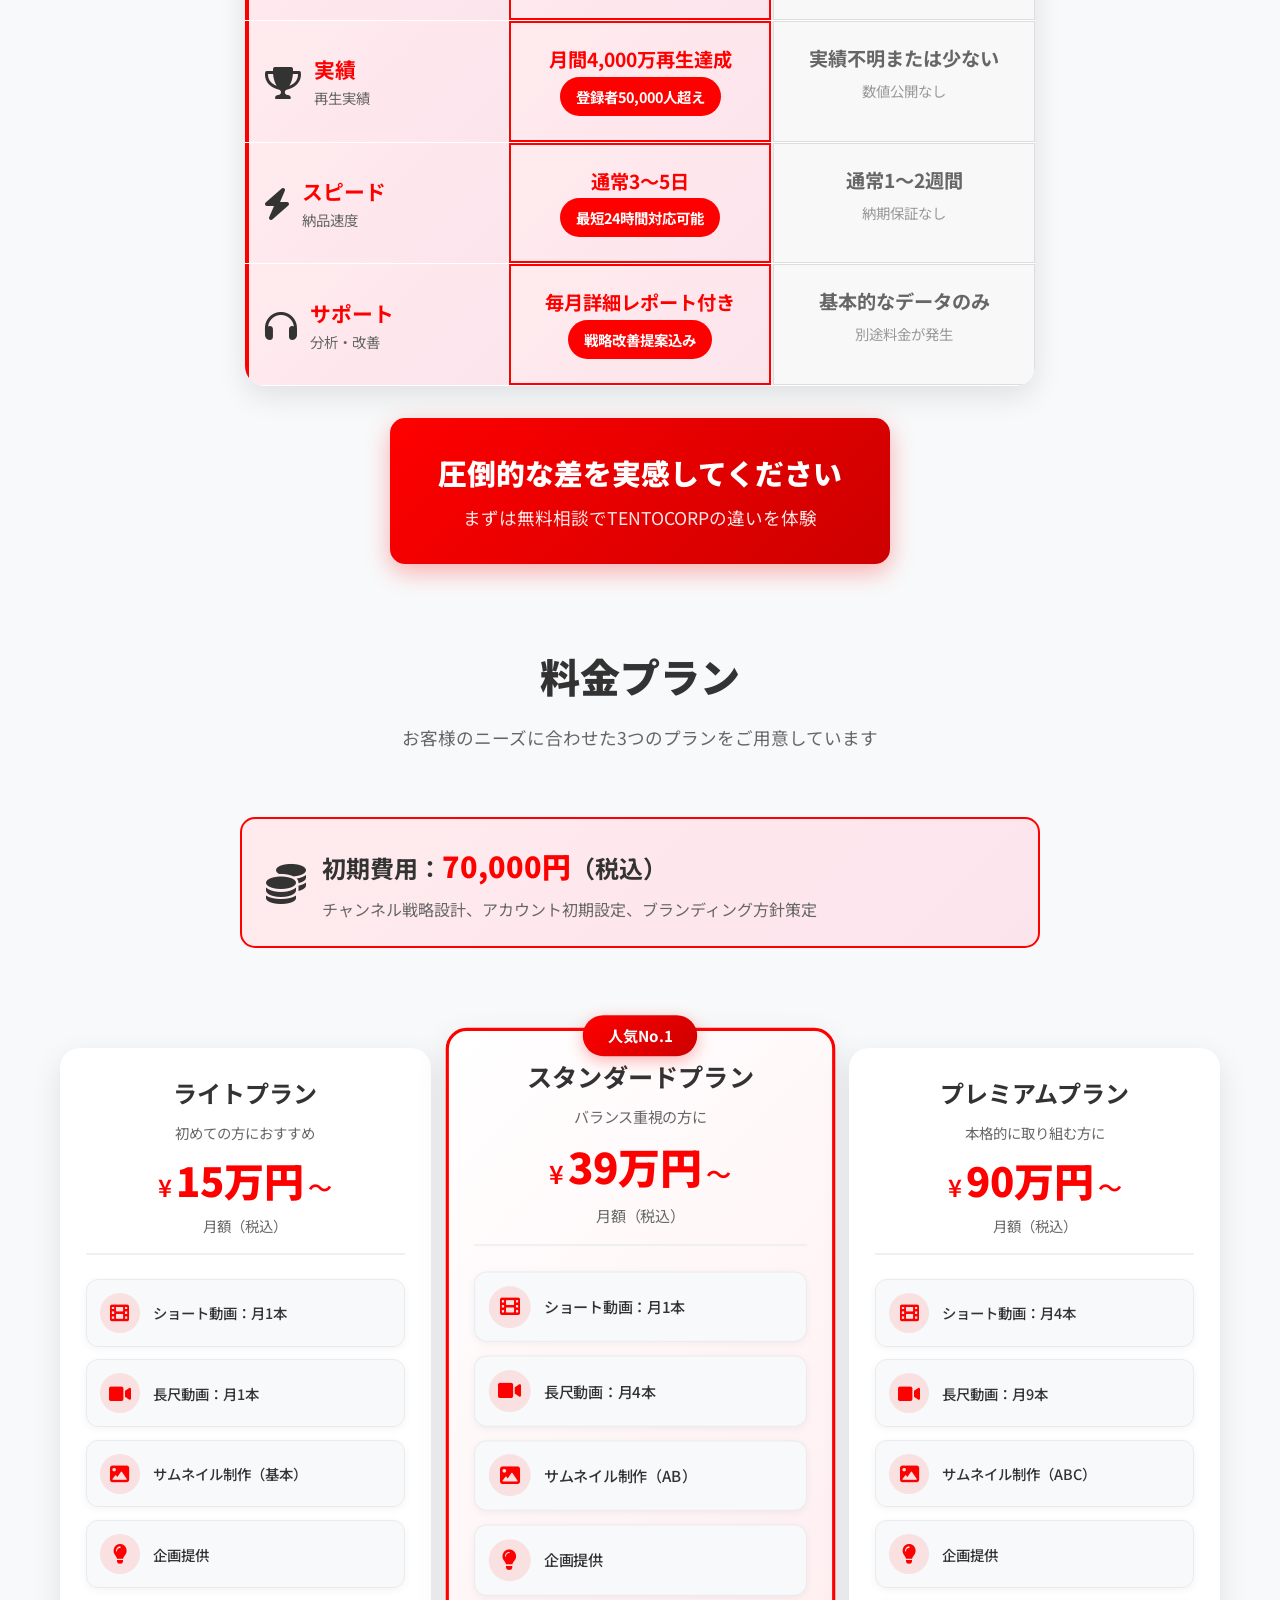
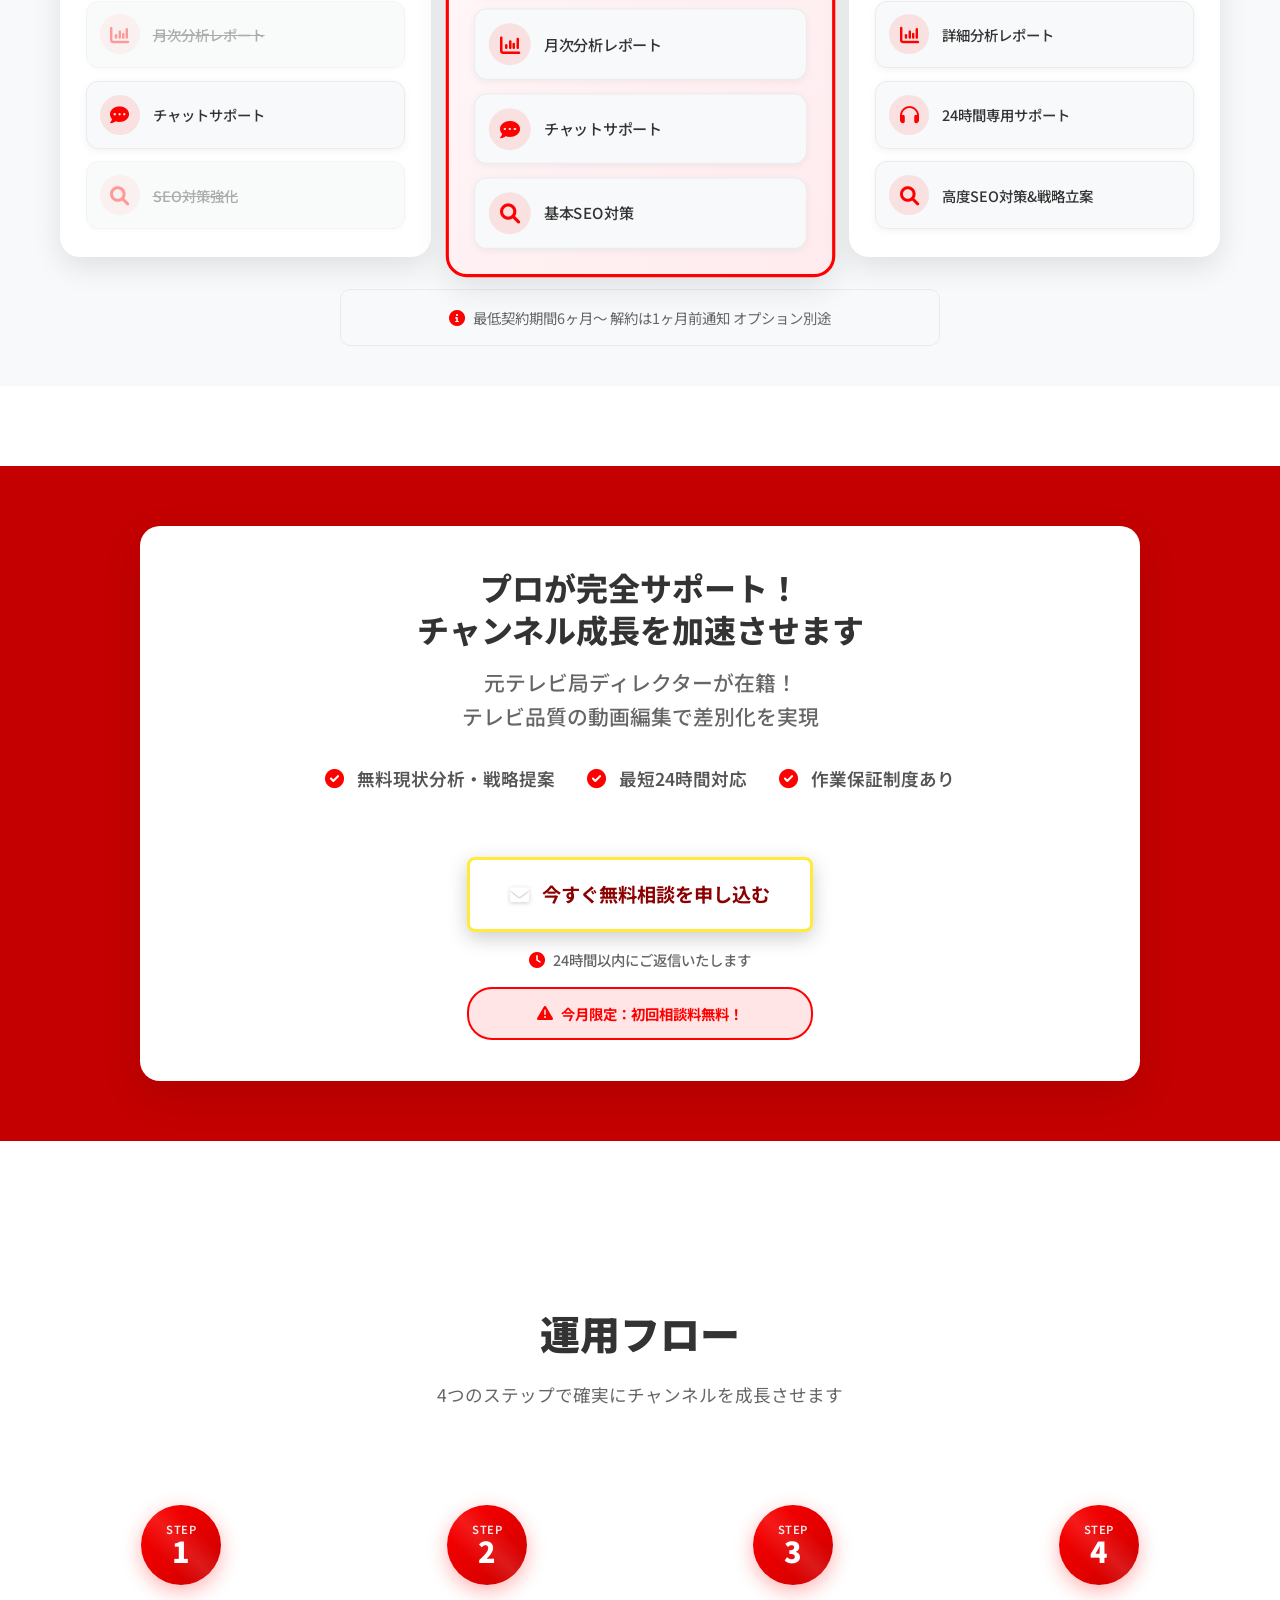
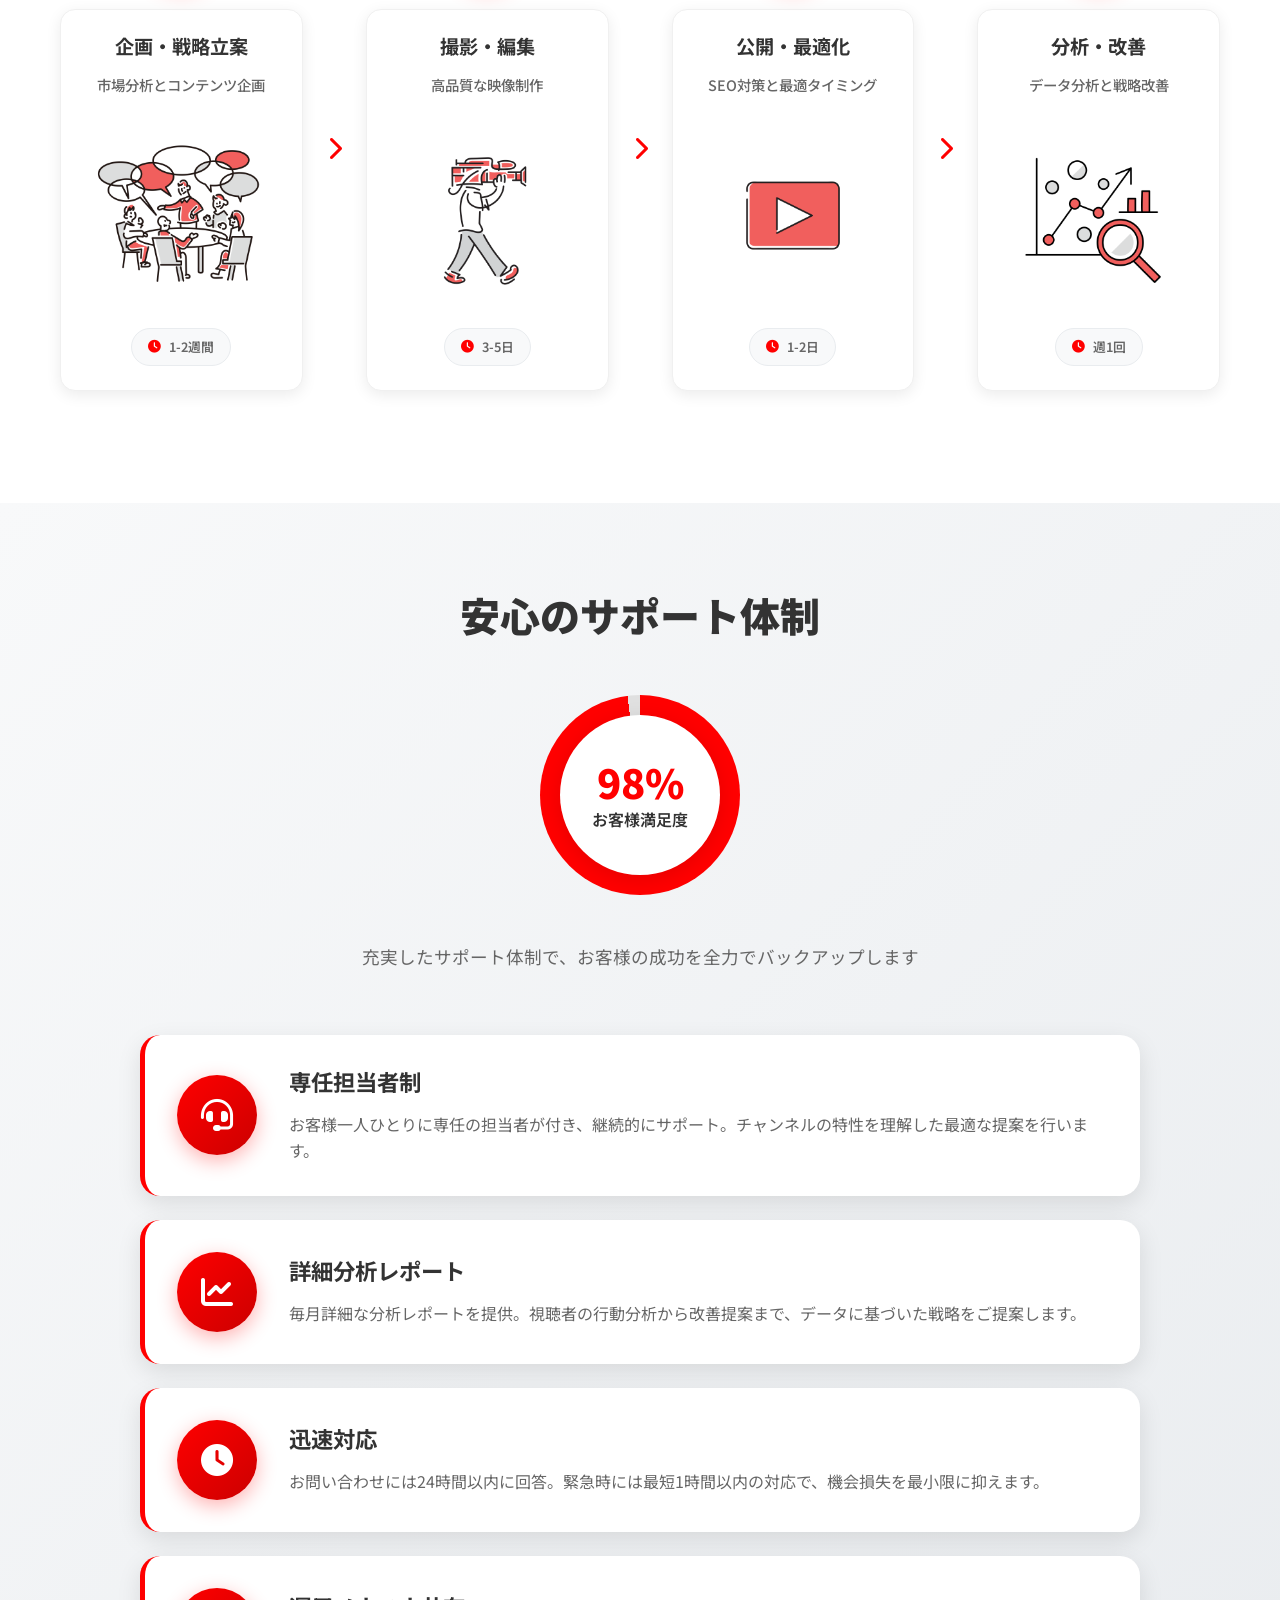
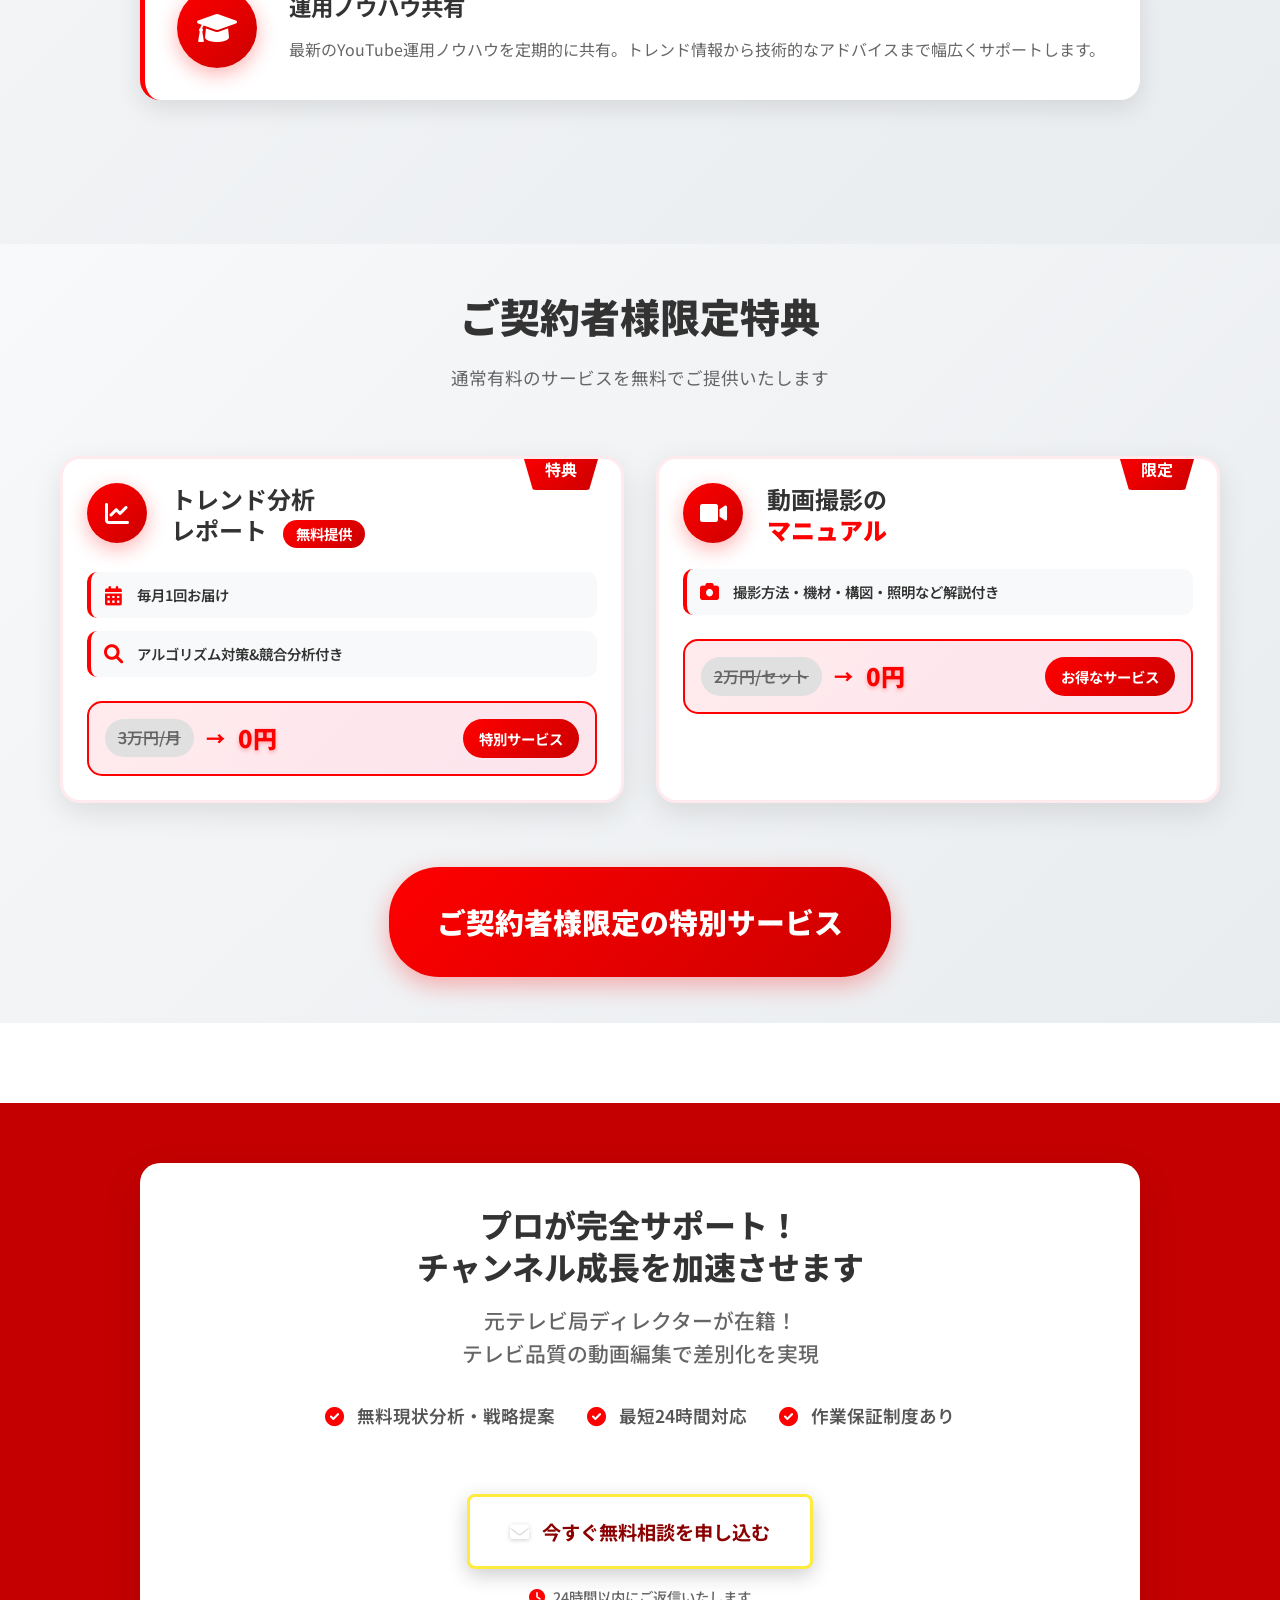
==== commit b8d8ae97: "エンドポイント修正" ====
--- a/index.html
+++ b/index.html
@@ -1481,7 +1481,7 @@
                     </div>
                 </div>
 
-                <form class="contact-form" id="contactForm" action="https://formspree.io/f/mldlparg" method="POST">
+                <form class="contact-form" id="contactForm" action="https://formspree.io/f/myzdyaar" method="POST">
                     <div class="form-group">
                         <label for="company">会社名 <span class="required">*</span></label>
                         <input type="text" id="company" name="company" required>
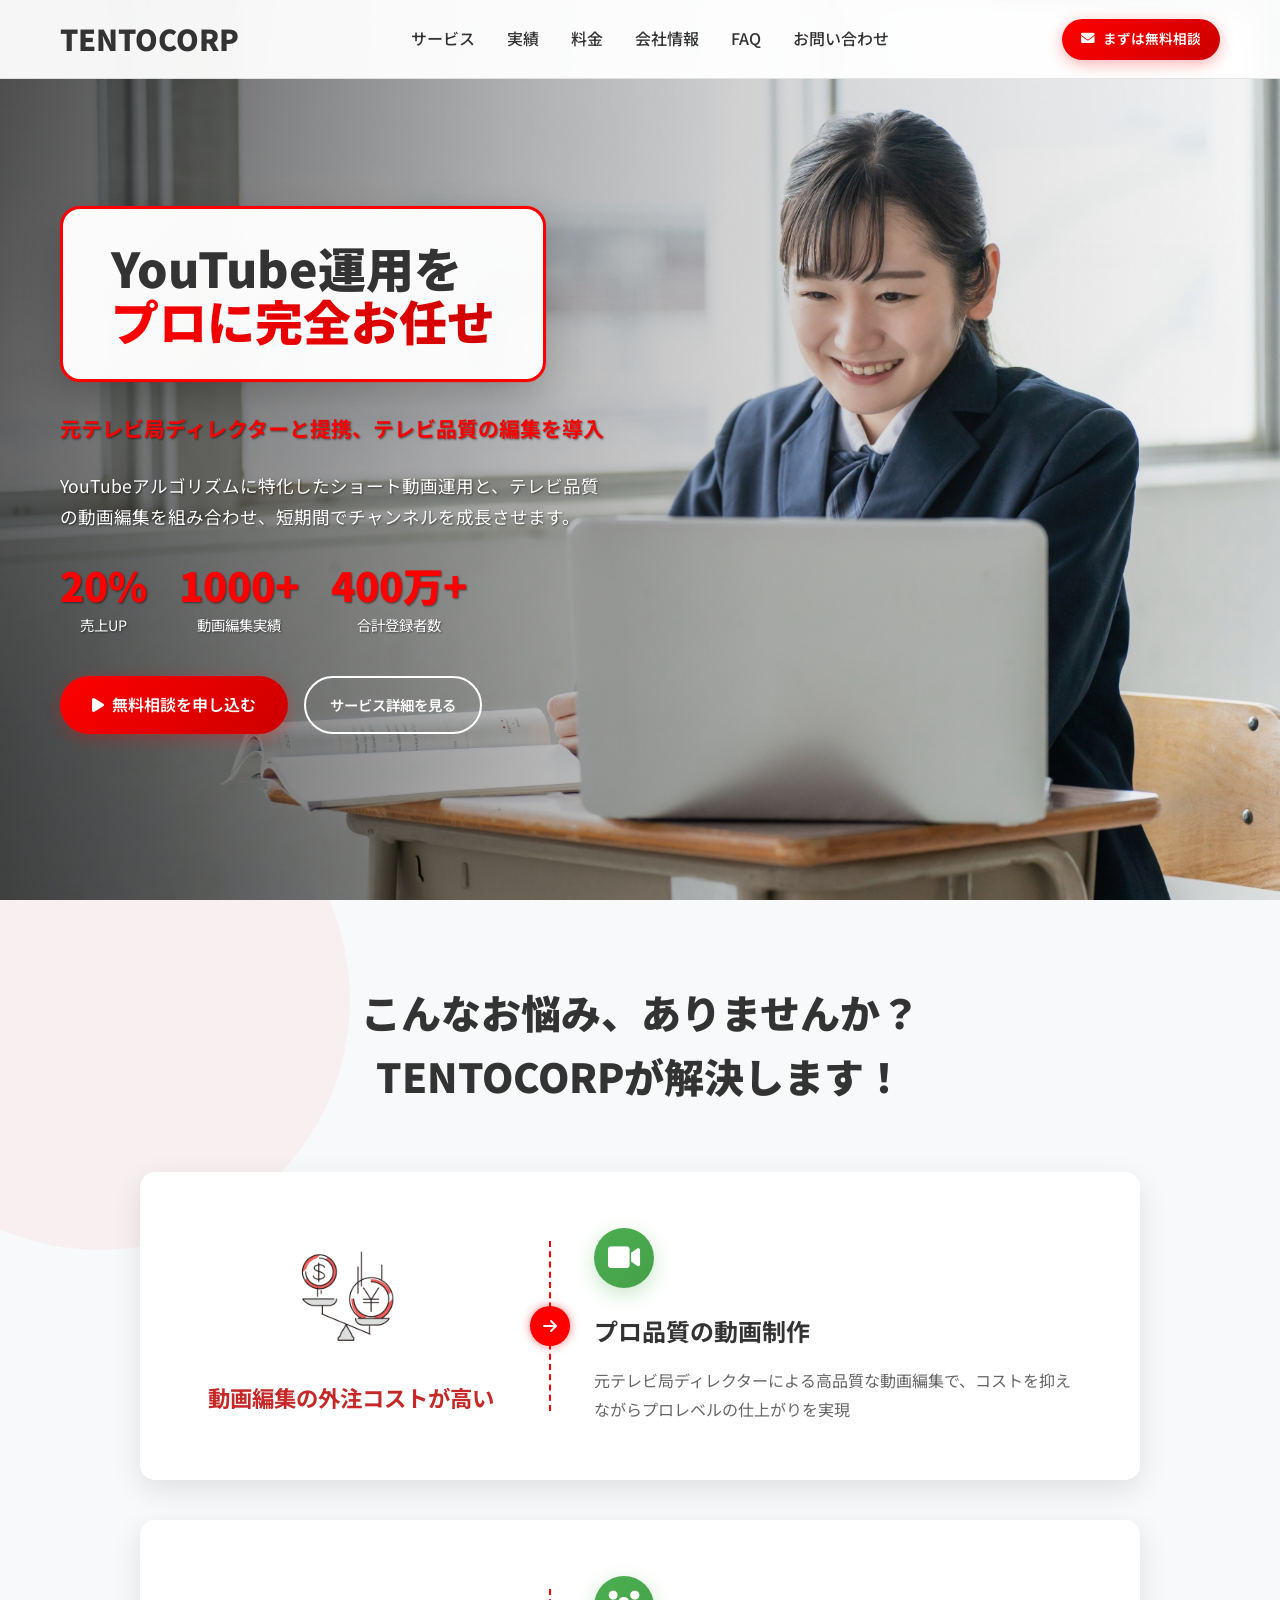
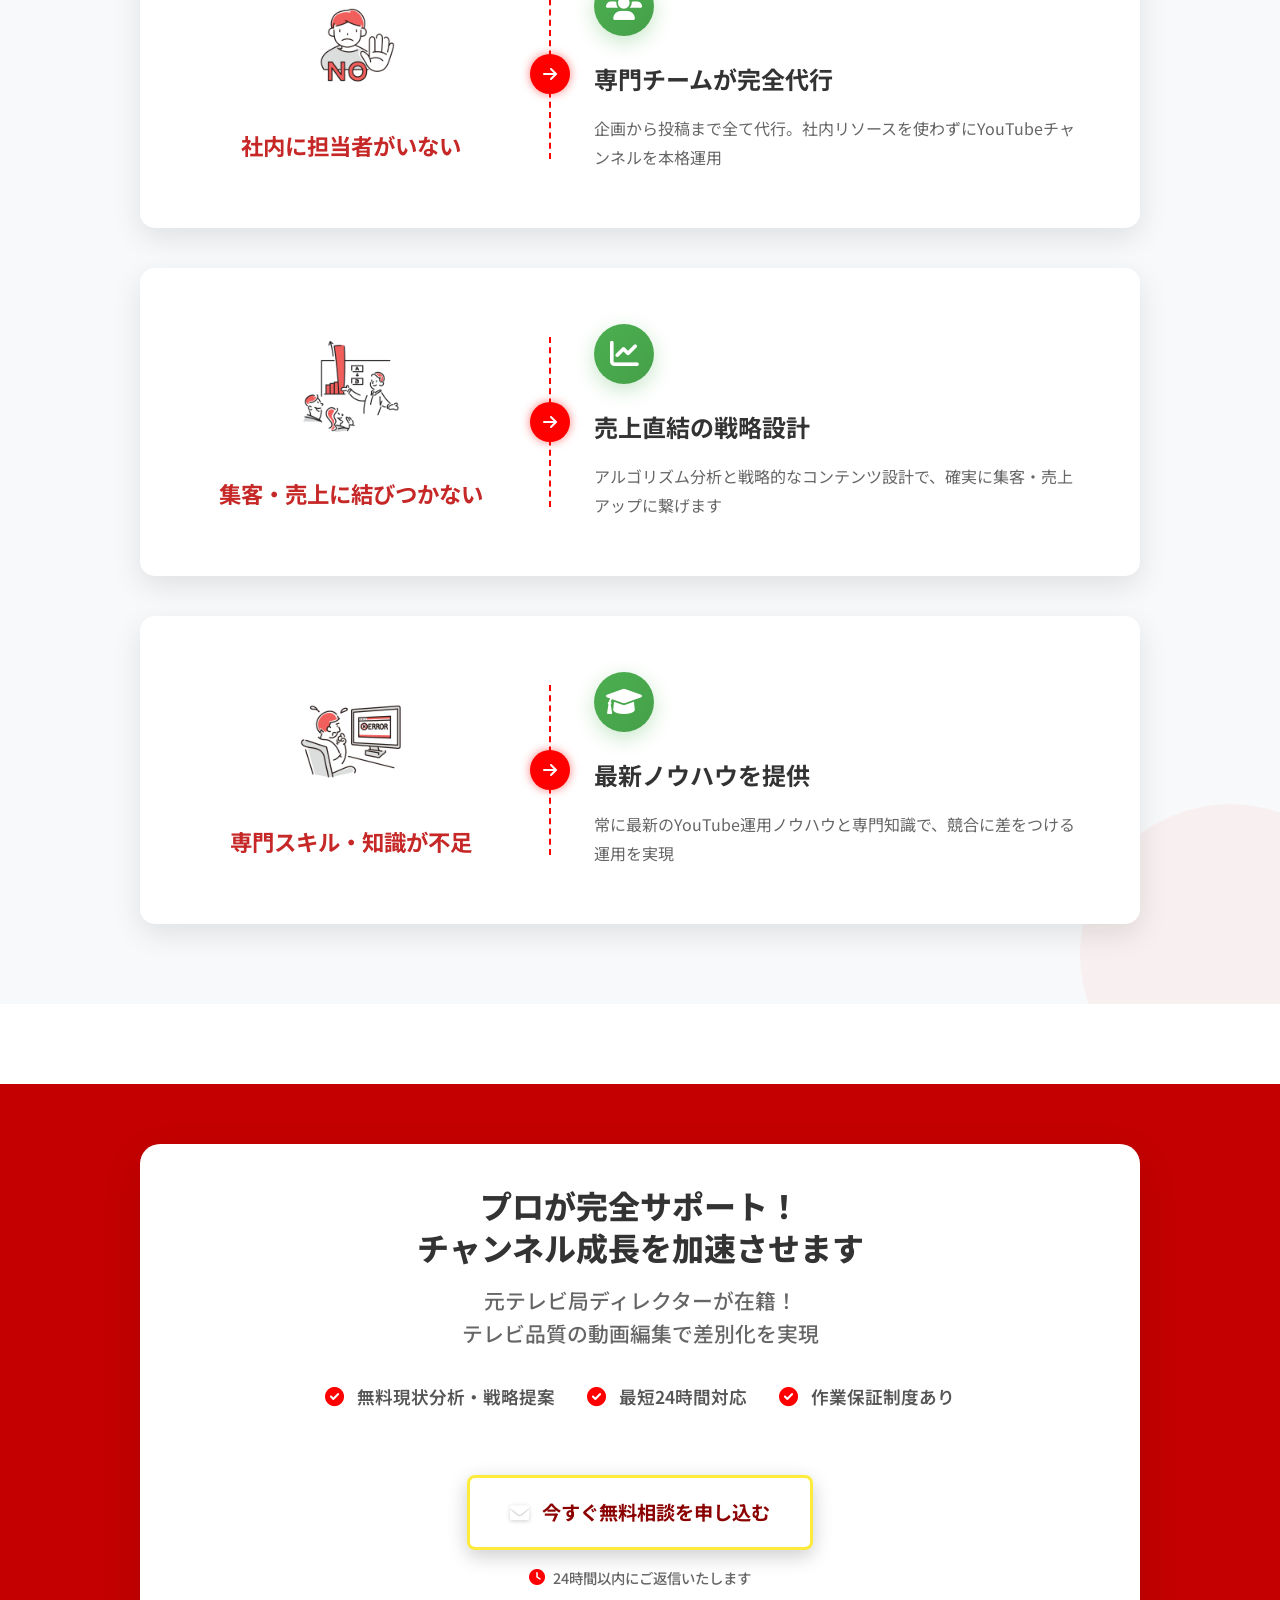
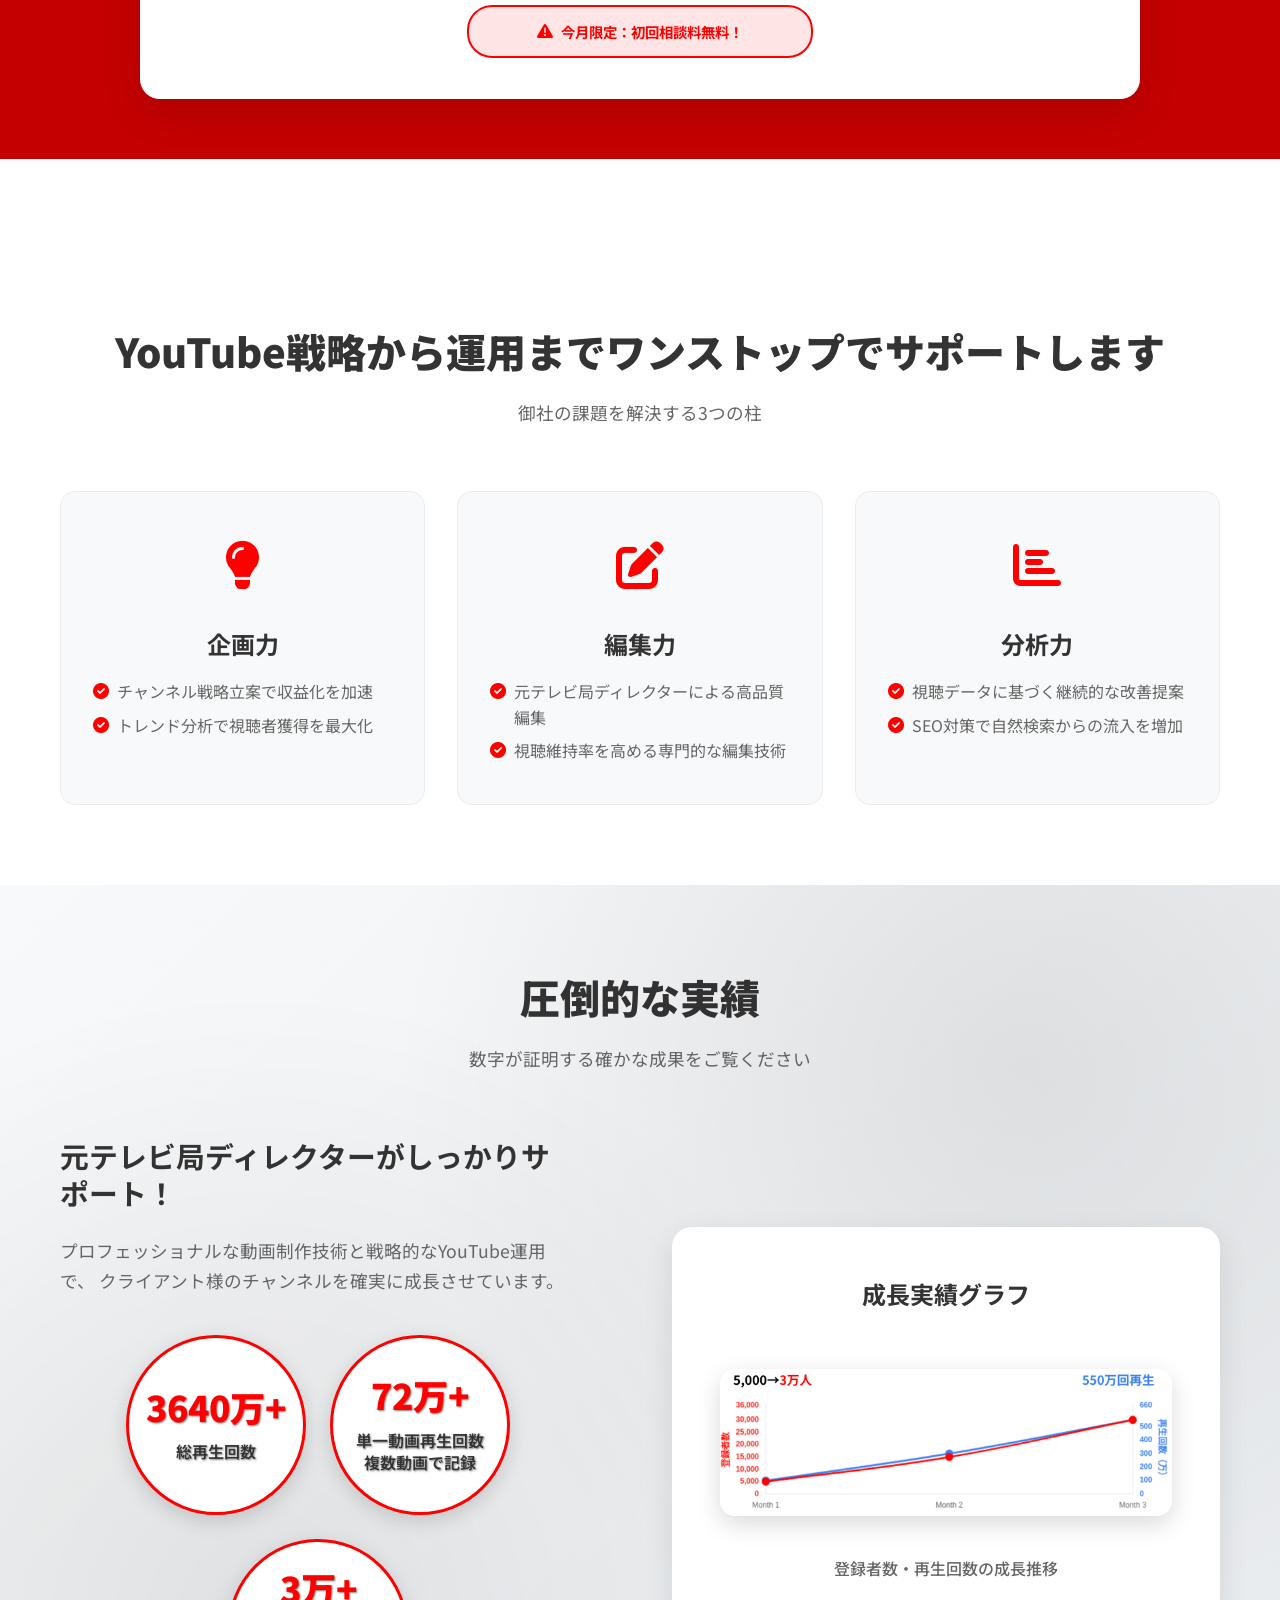
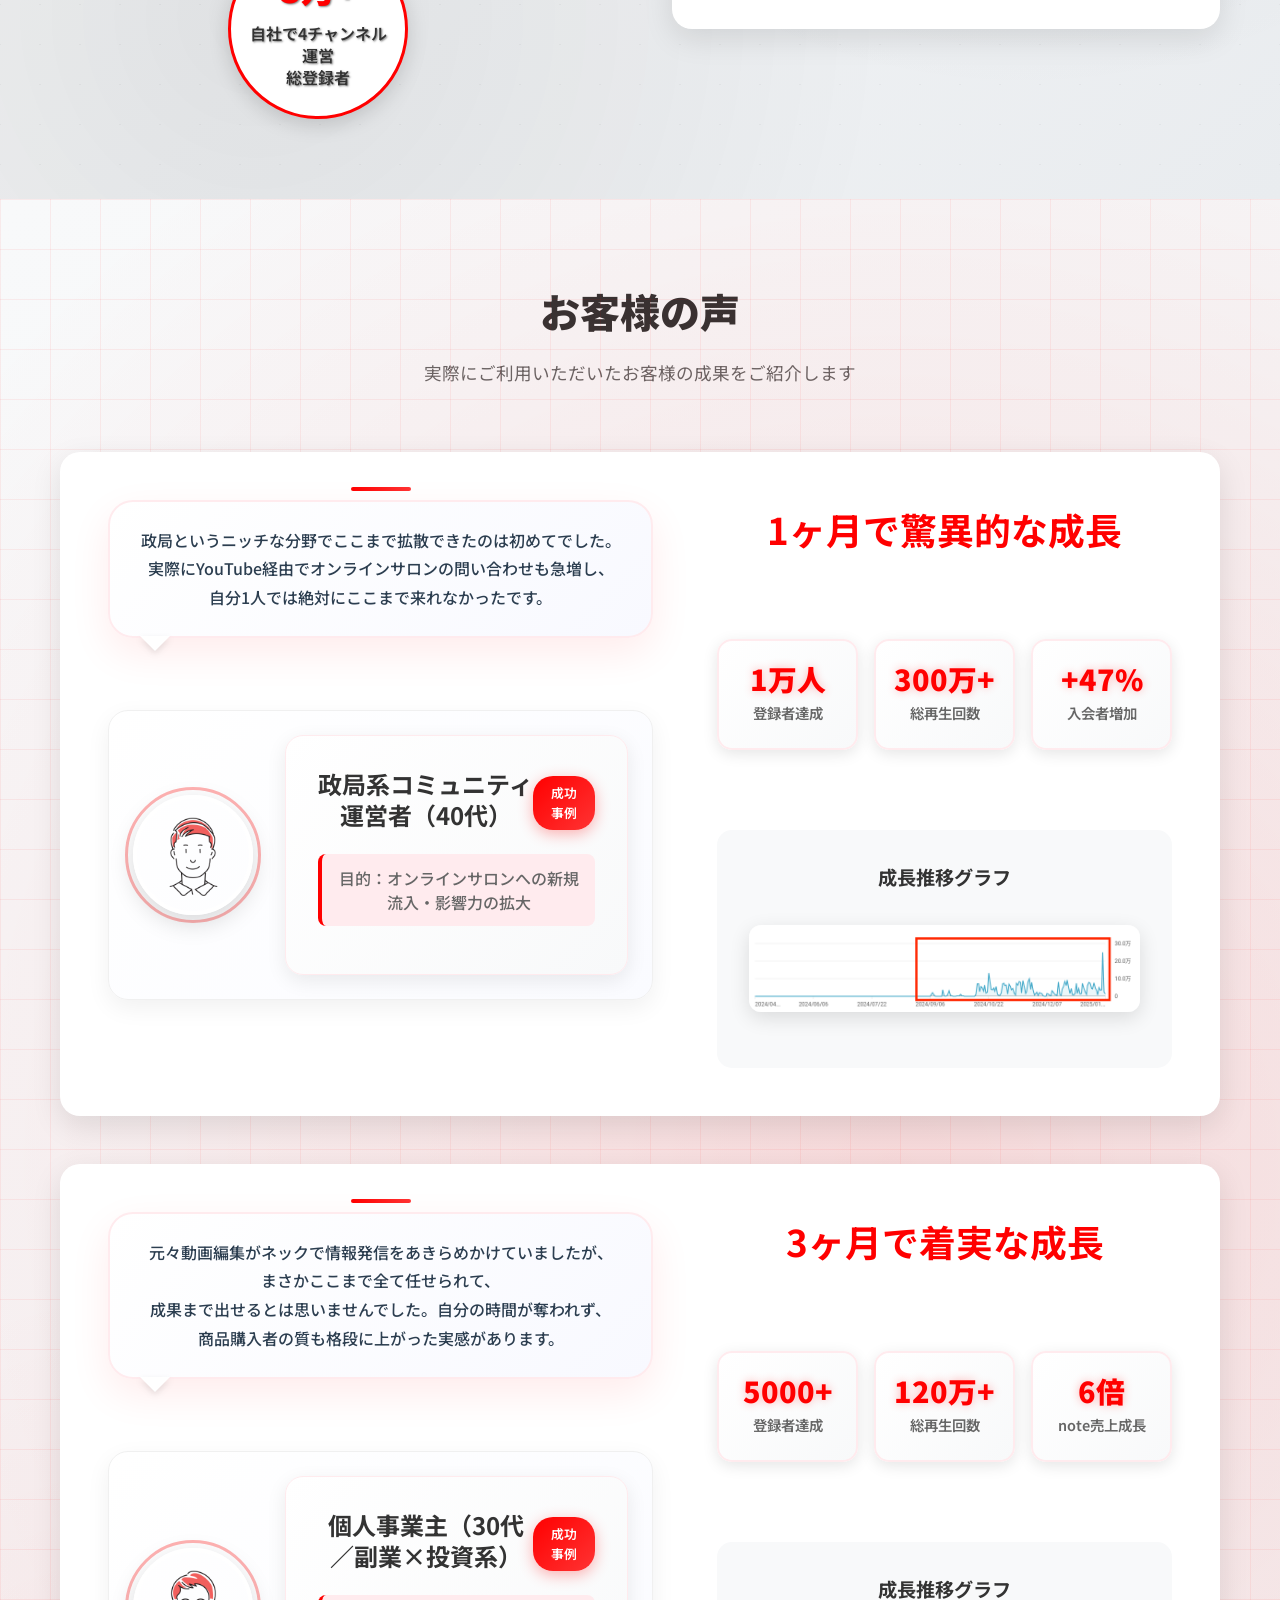
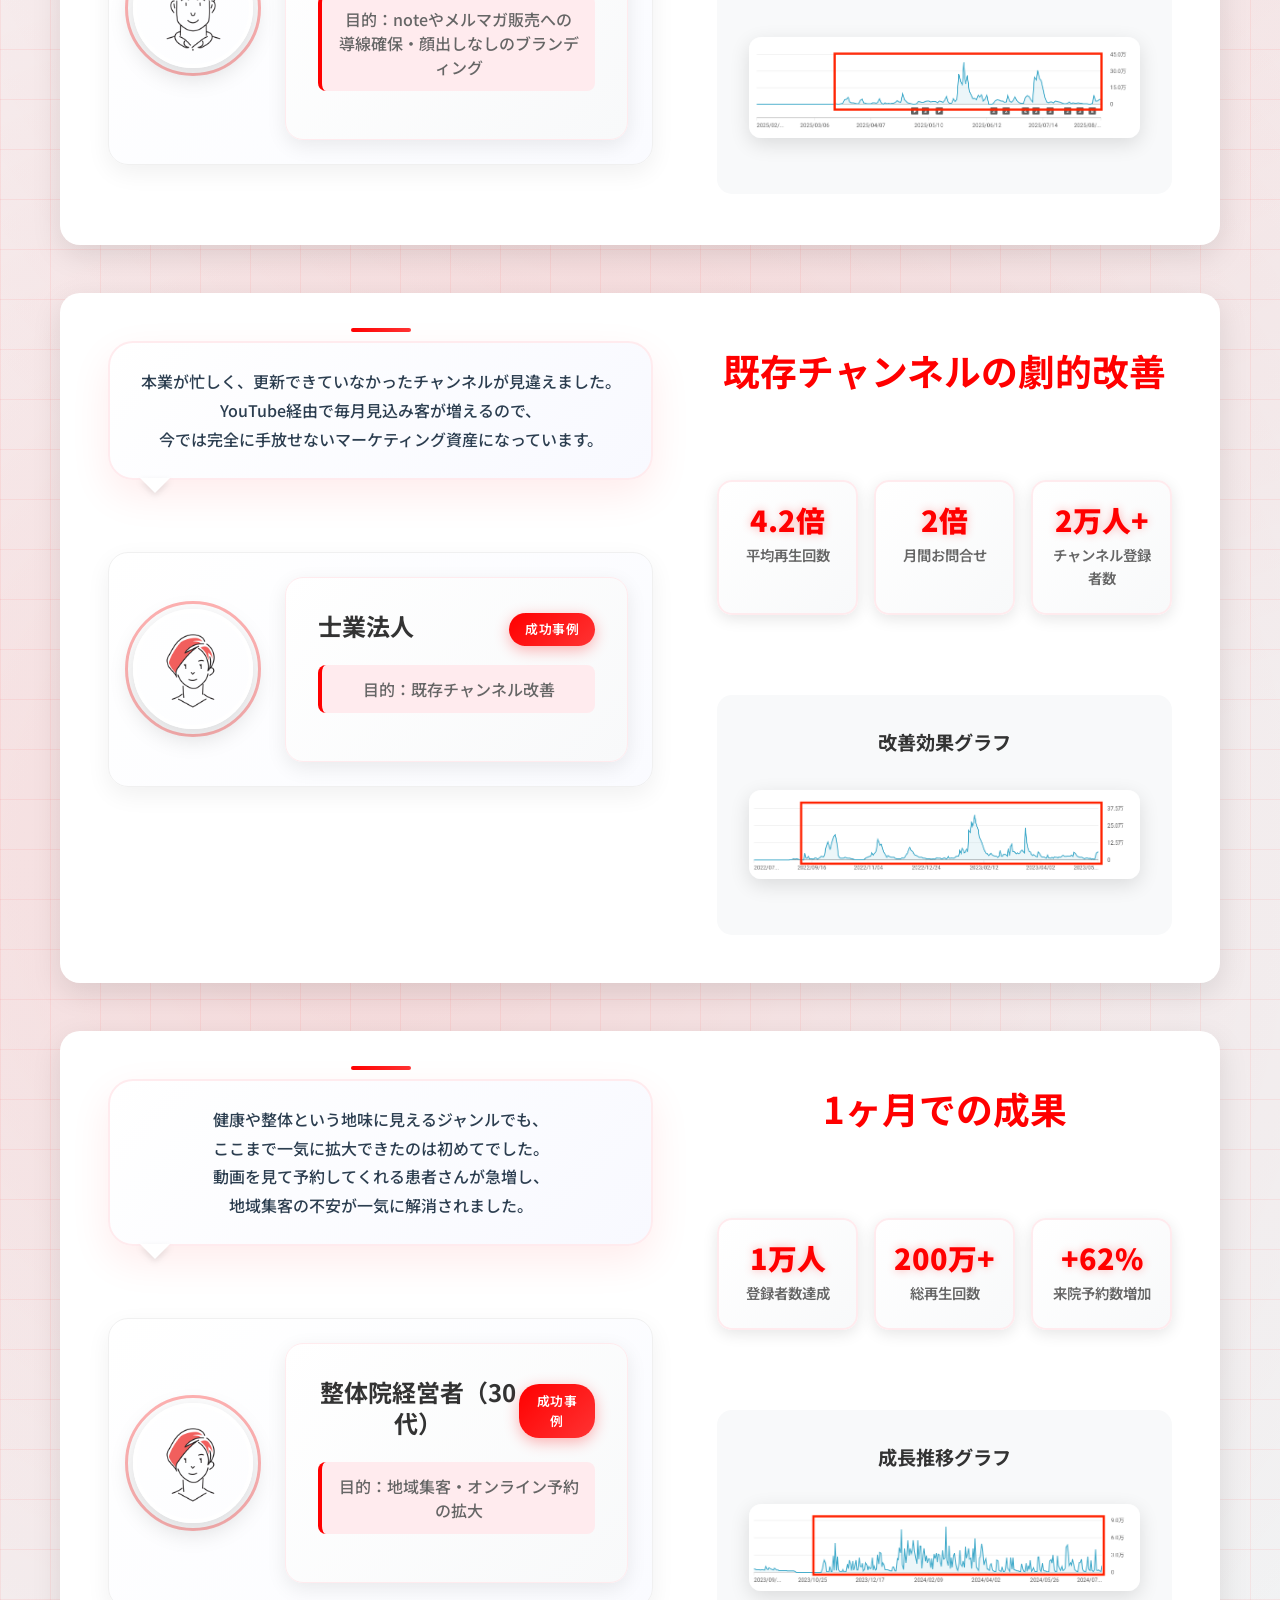
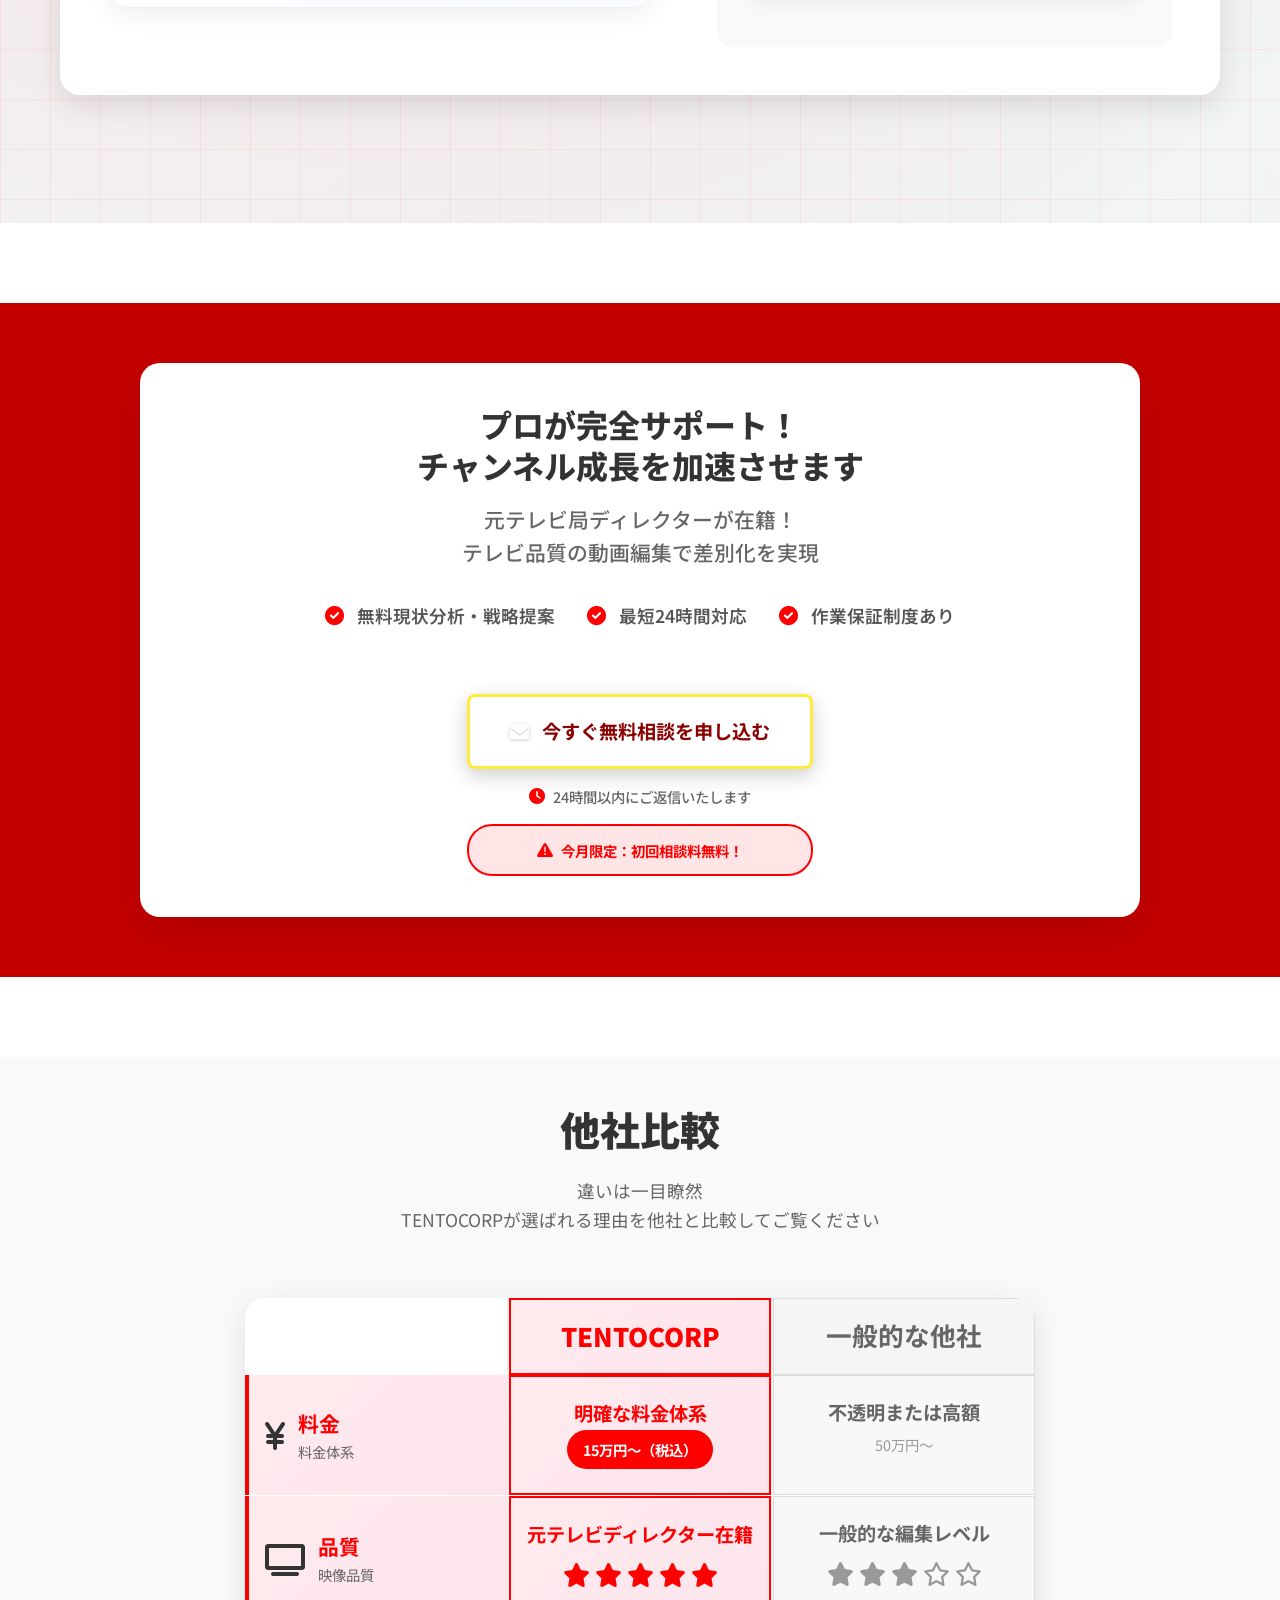
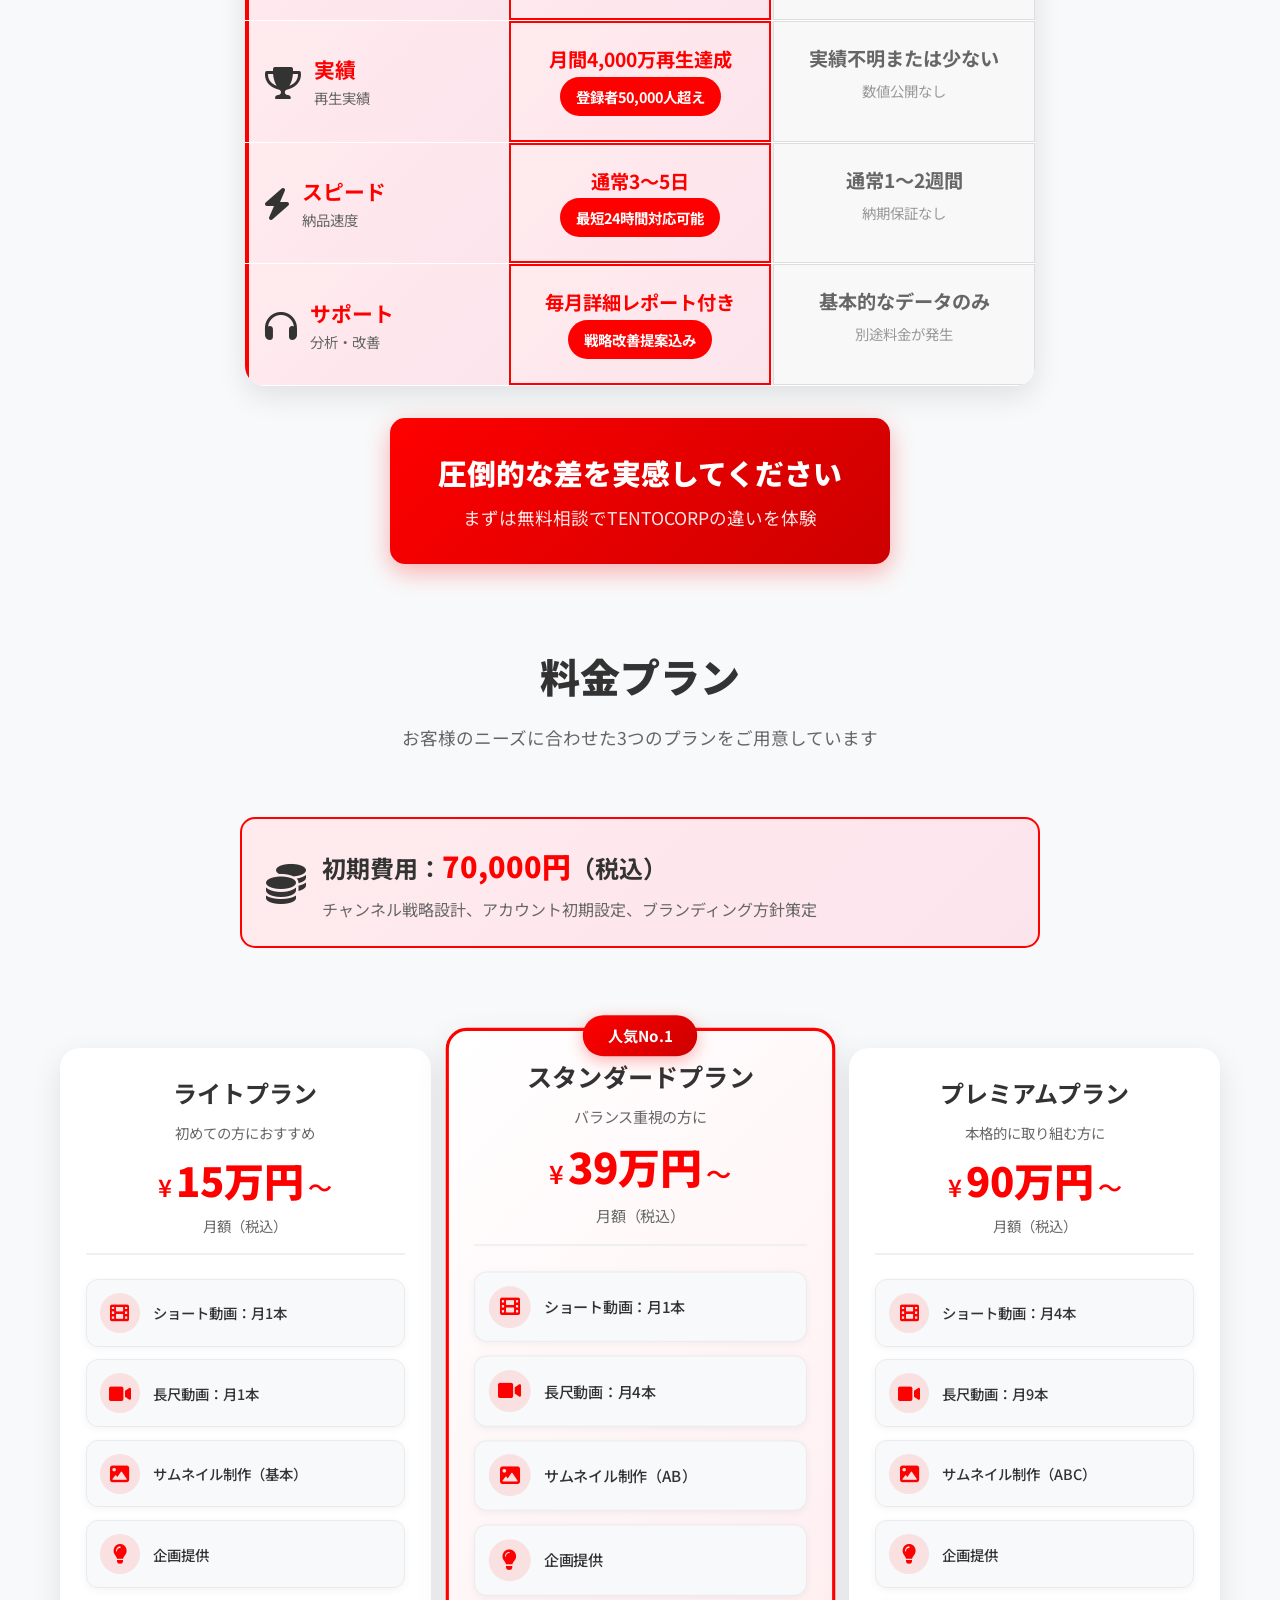
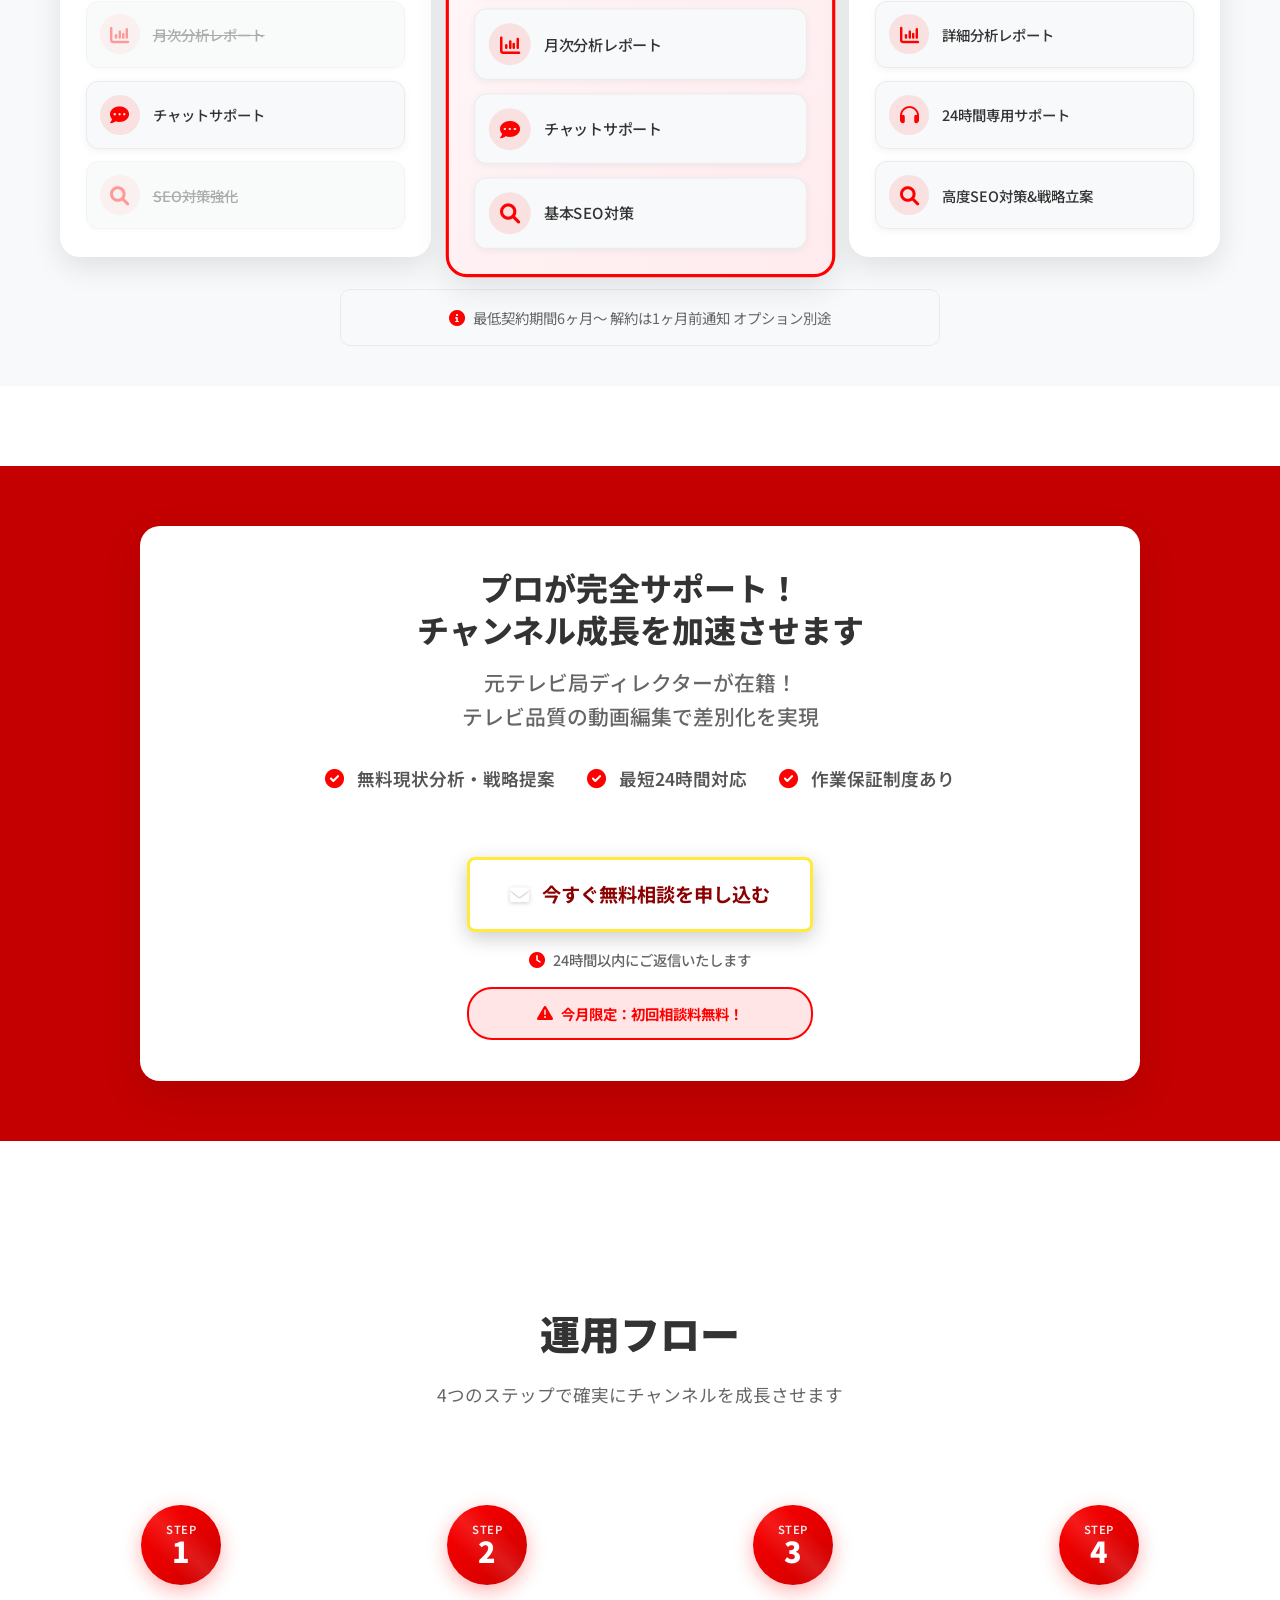
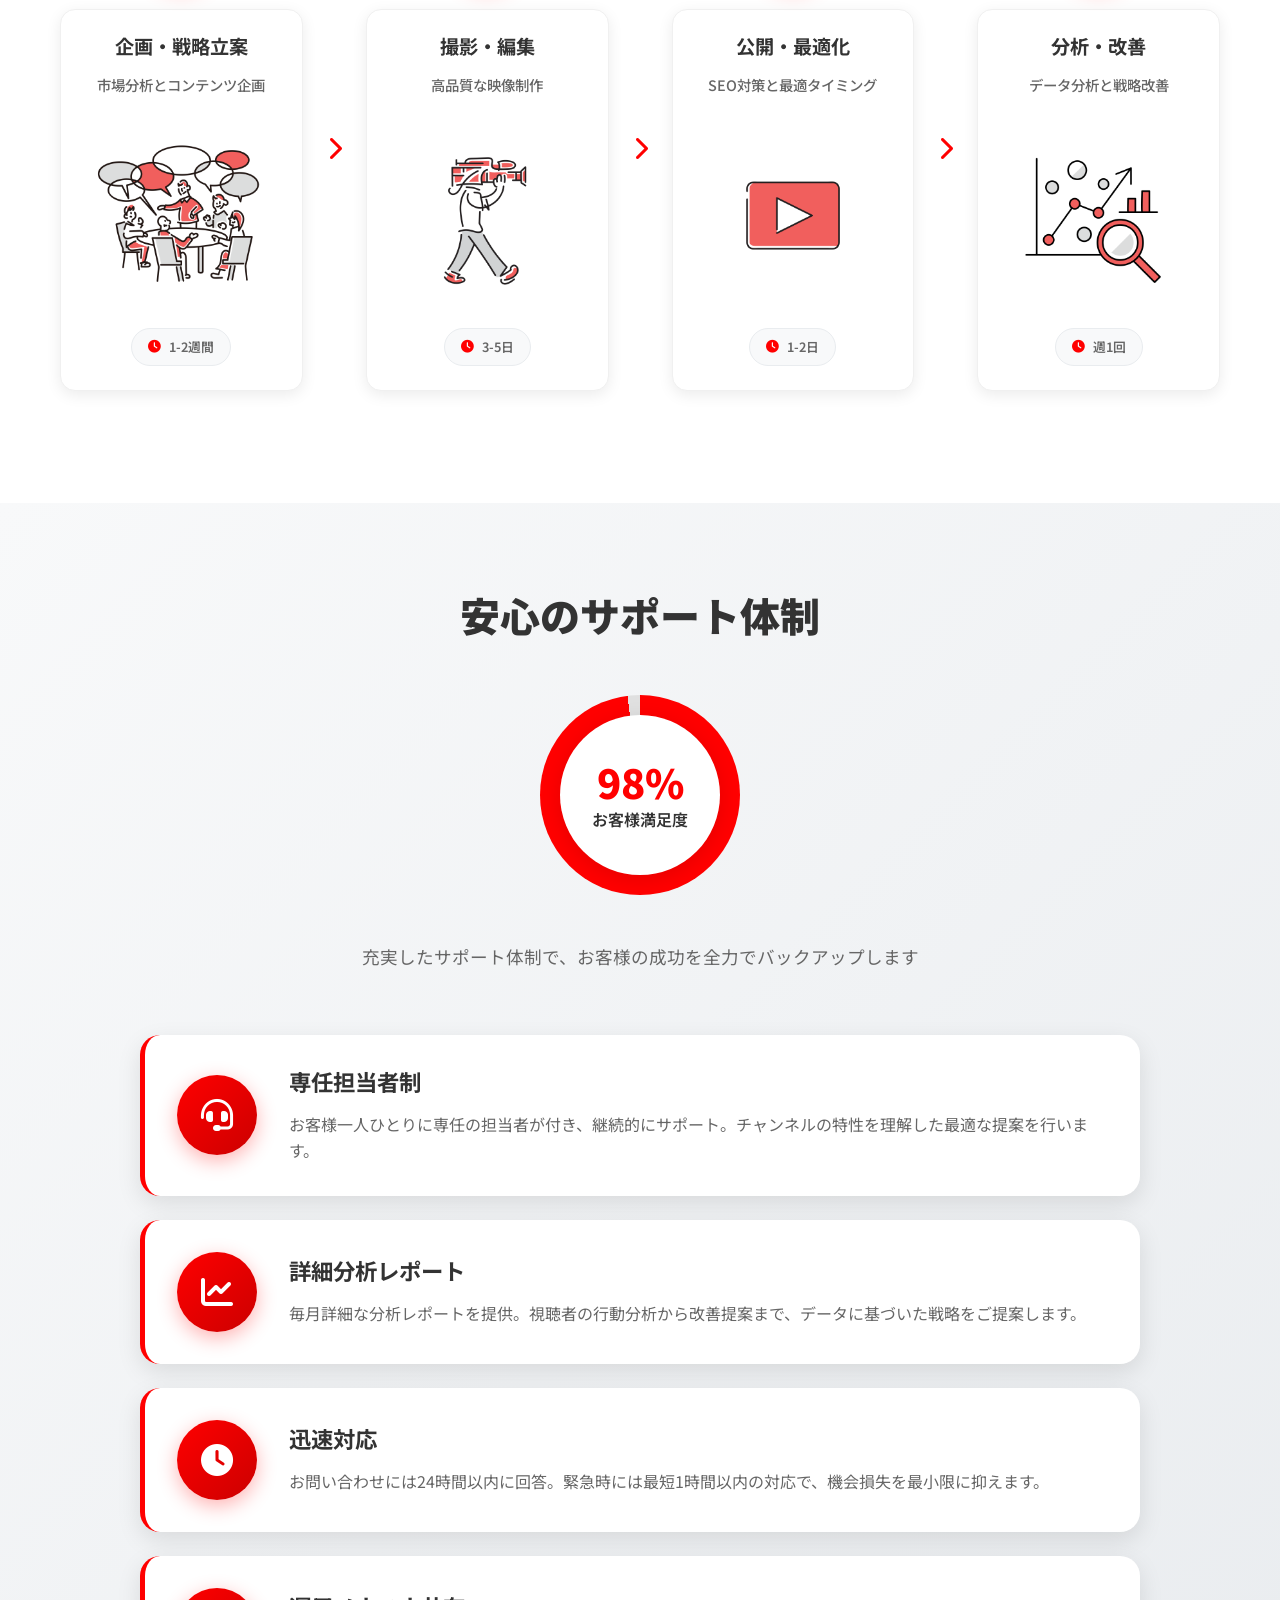
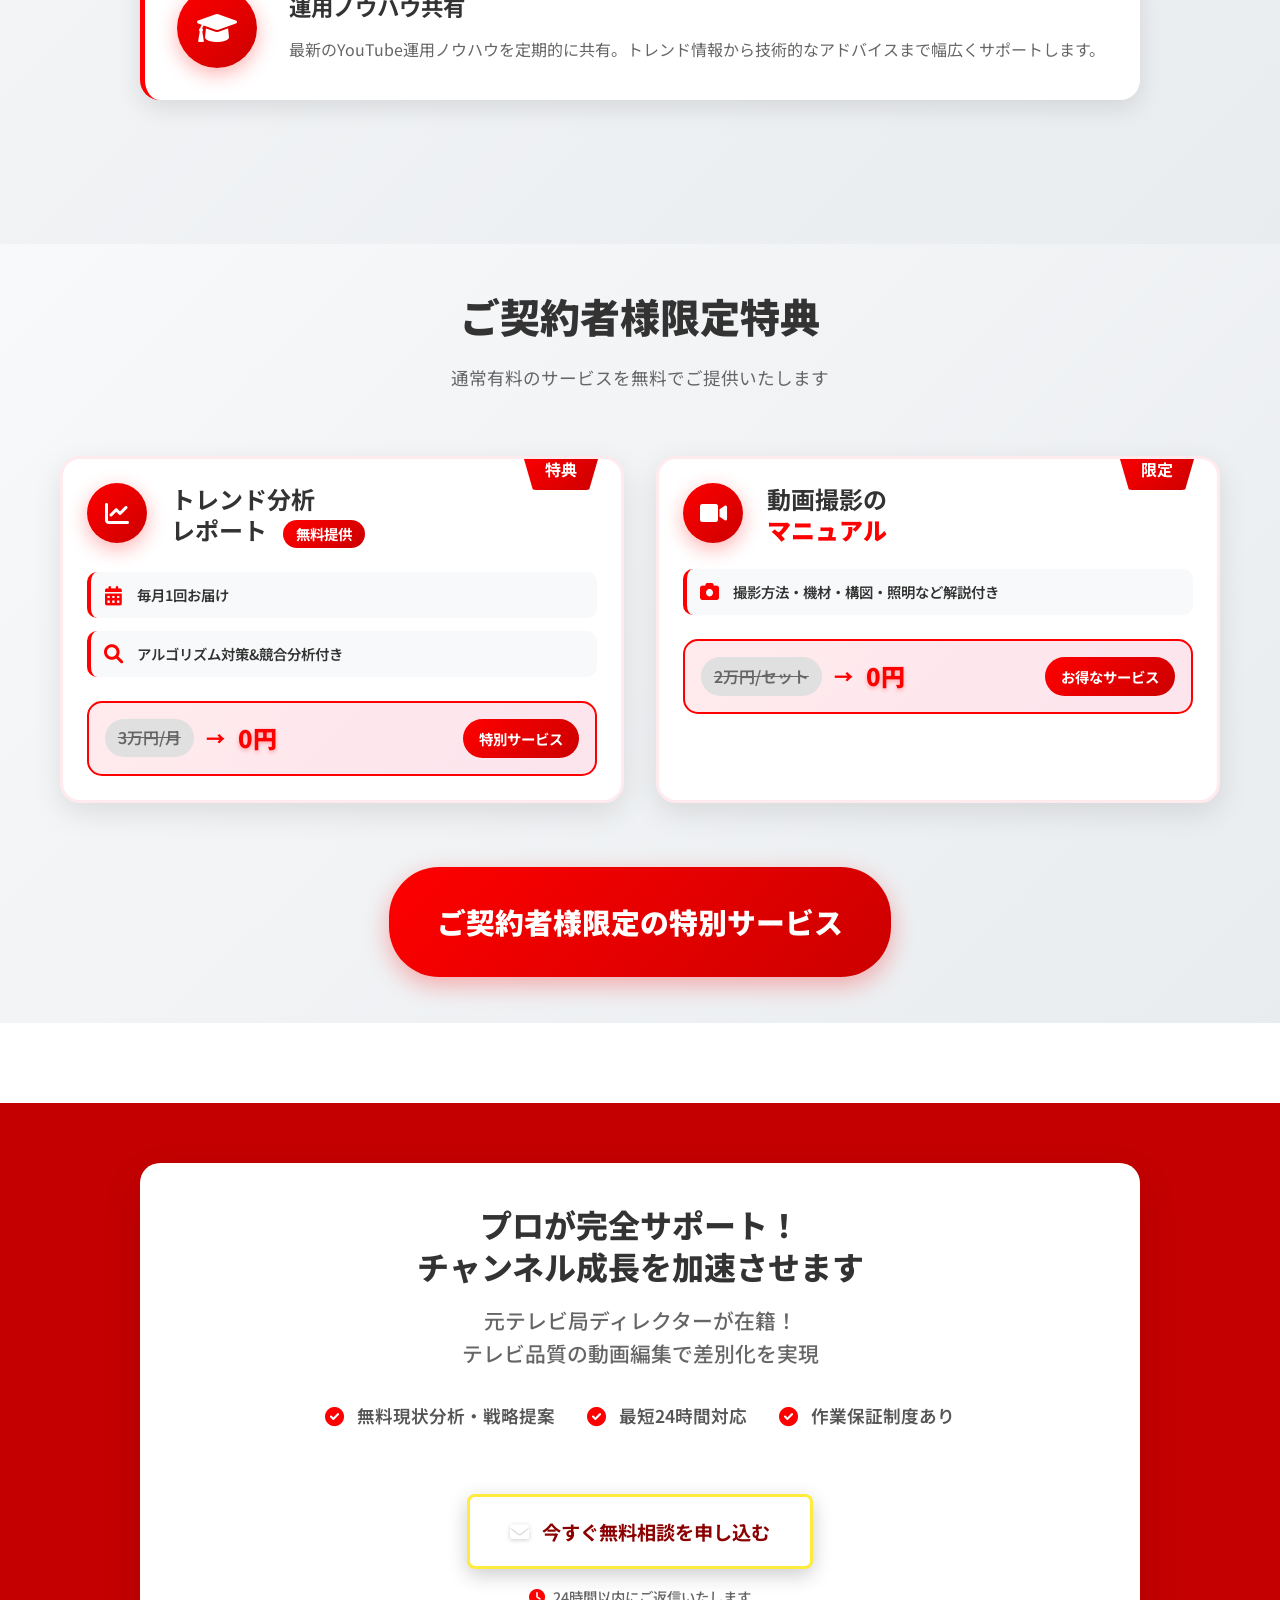
==== commit f8630e7a: "contactformのURLを変更" ====
--- a/index.html
+++ b/index.html
@@ -1481,7 +1481,7 @@
                     </div>
                 </div>
 
-                <form class="contact-form" id="contactForm" action="https://formspree.io/f/myzdyaar" method="POST">
+                <form class="contact-form" id="contactForm" action="https://formspree.io/f/xpwjzgya" method="POST">
                     <div class="form-group">
                         <label for="company">会社名 <span class="required">*</span></label>
                         <input type="text" id="company" name="company" required>
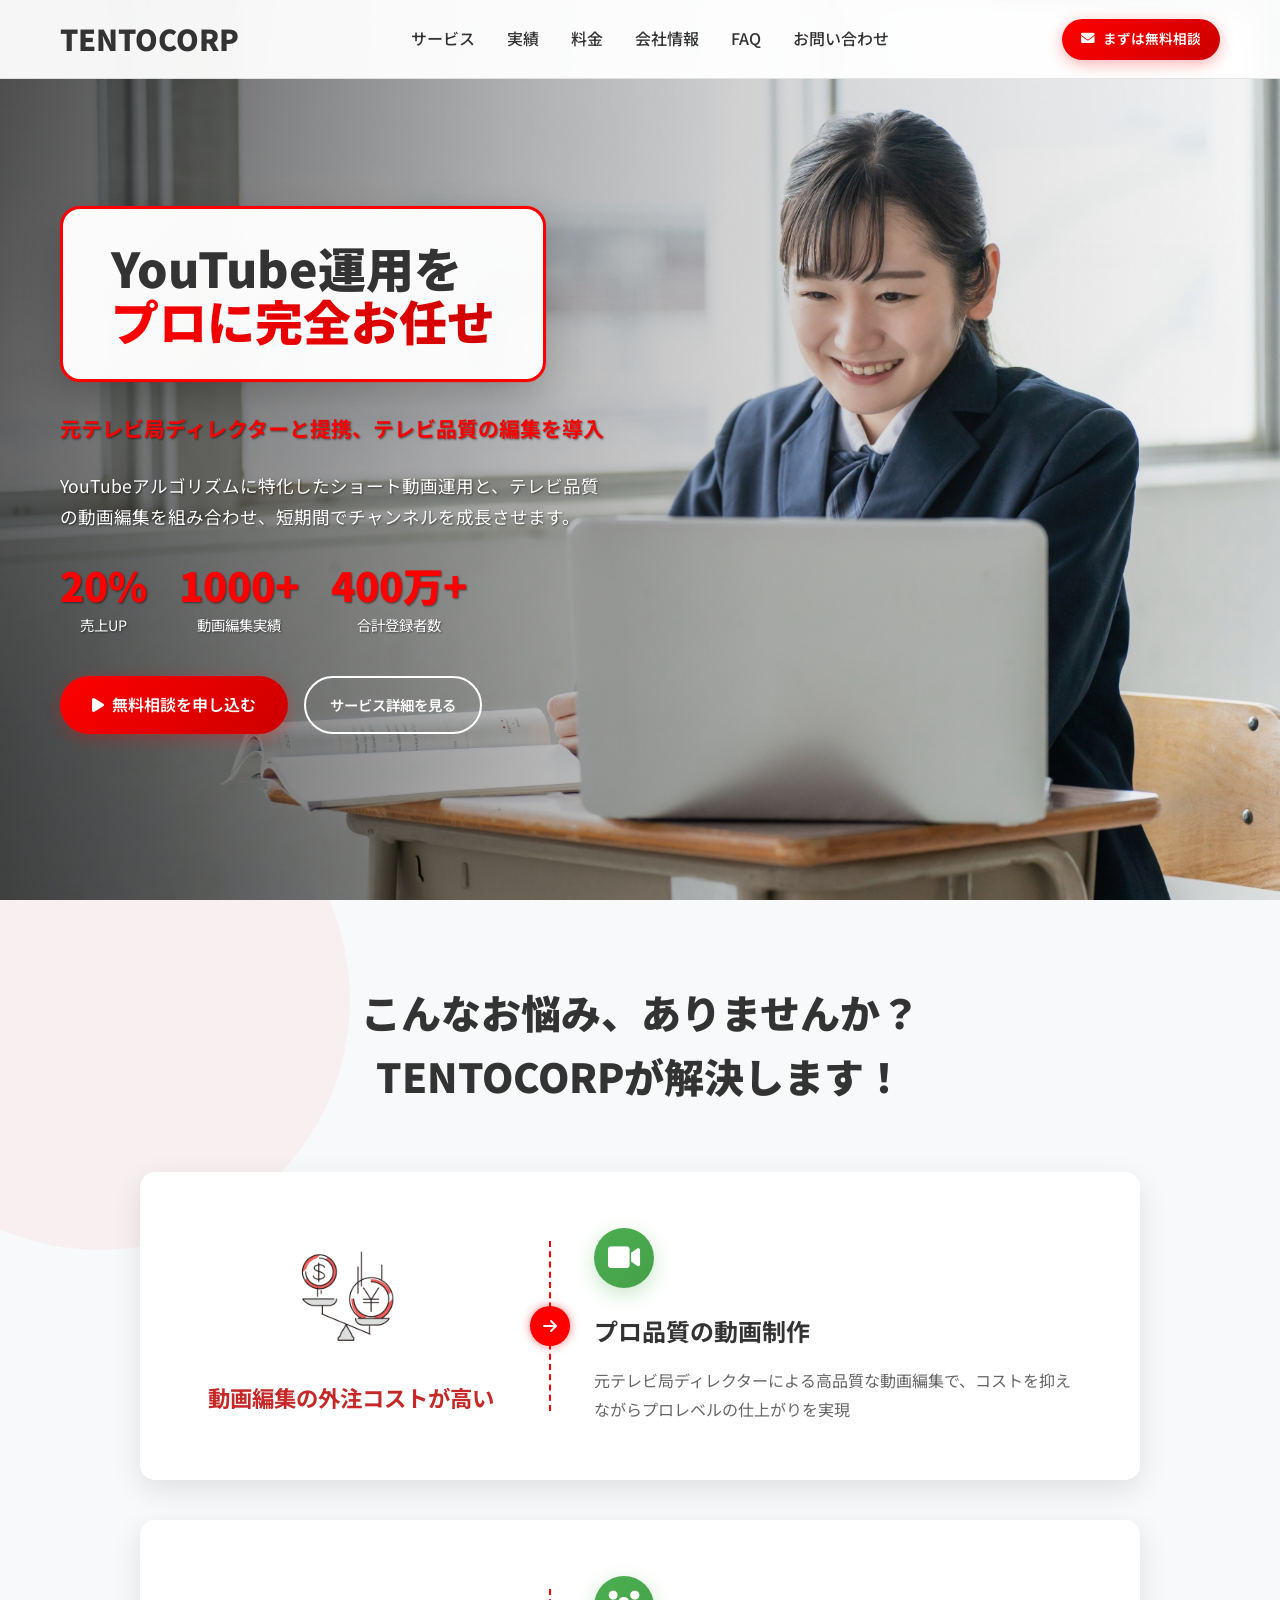
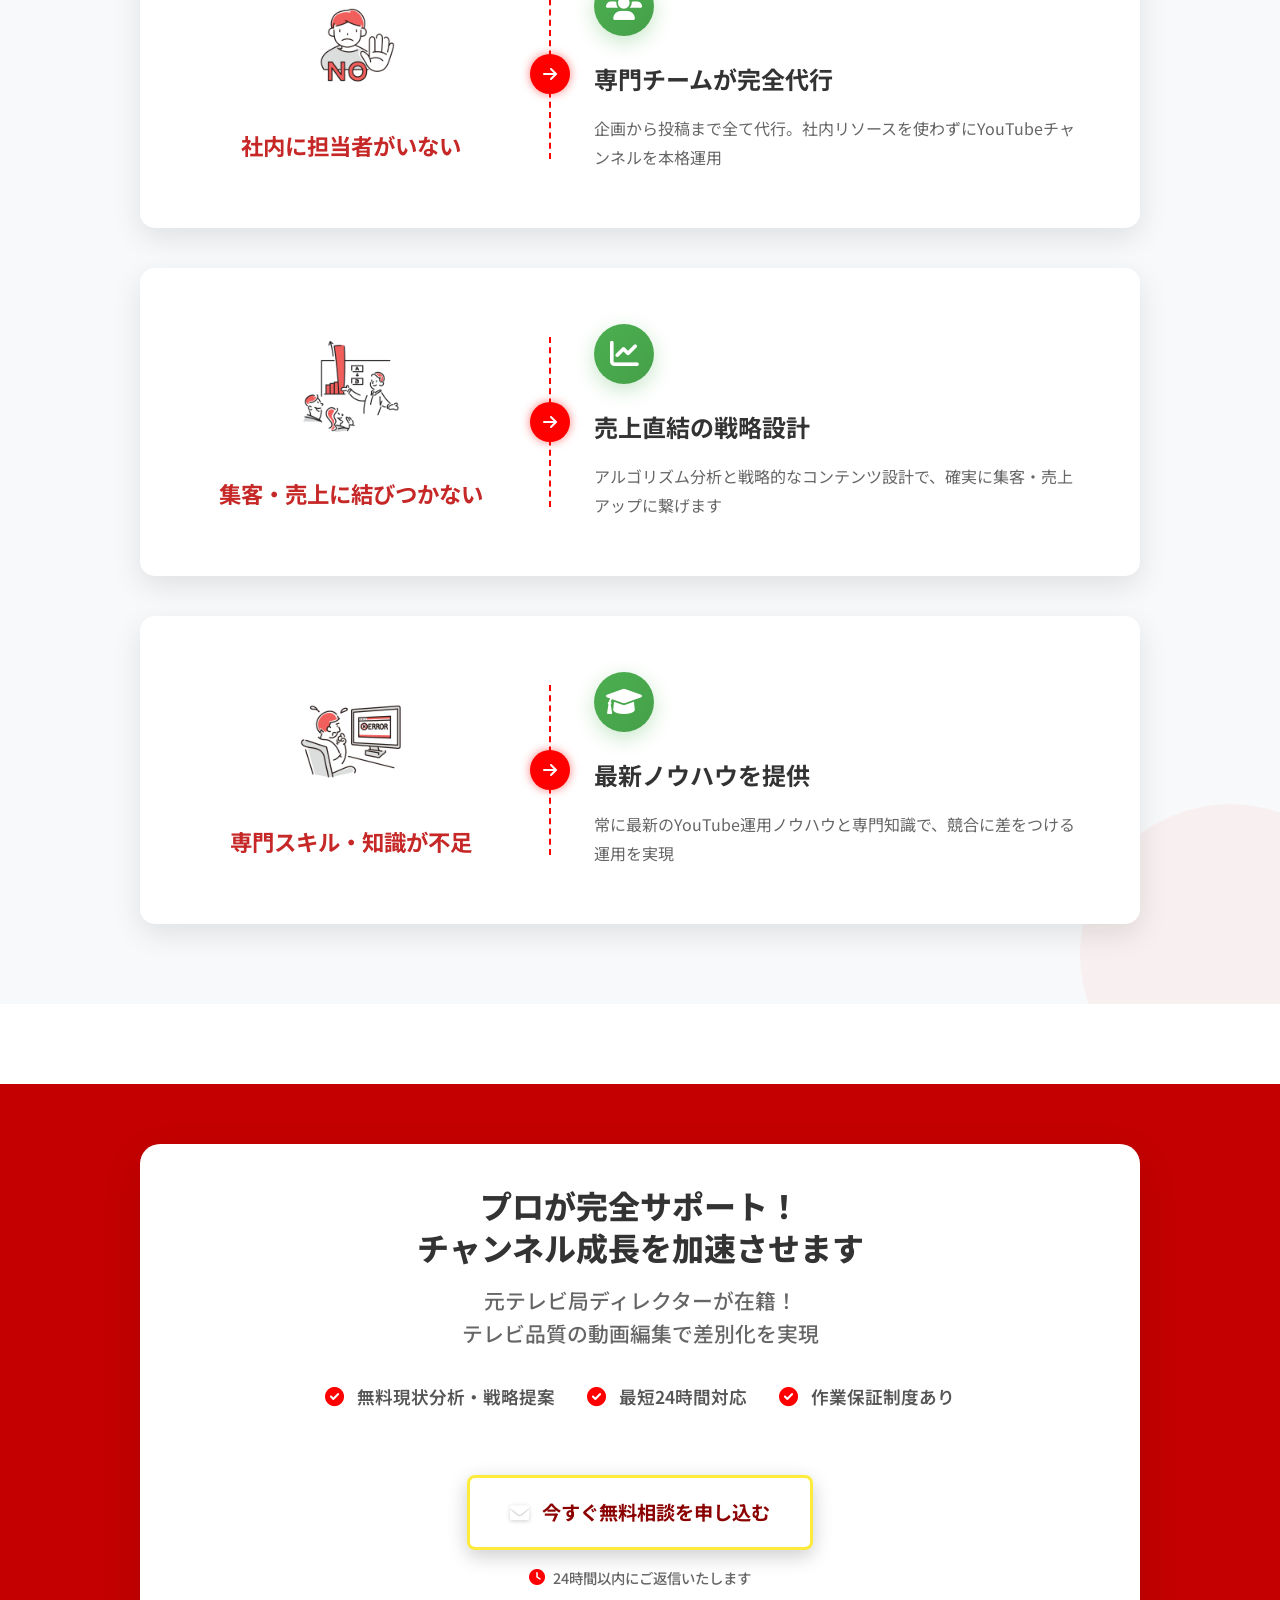
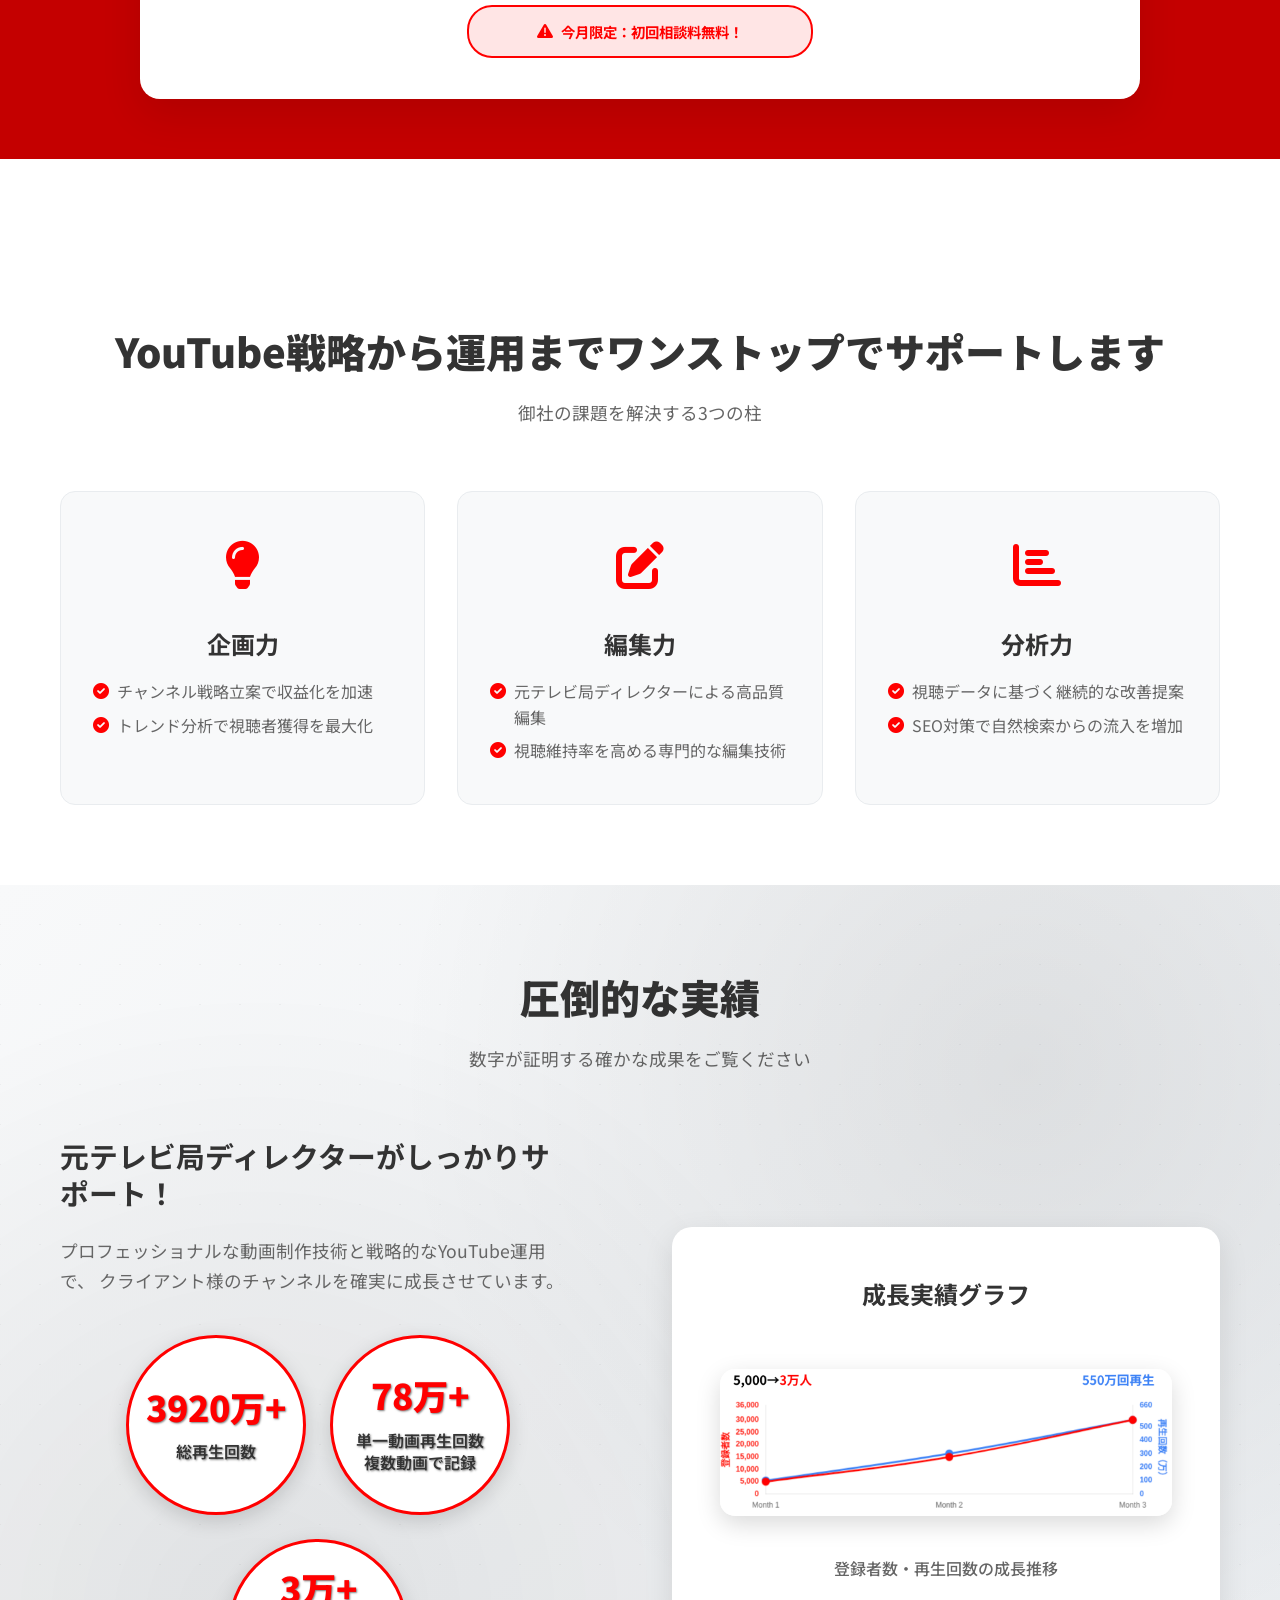
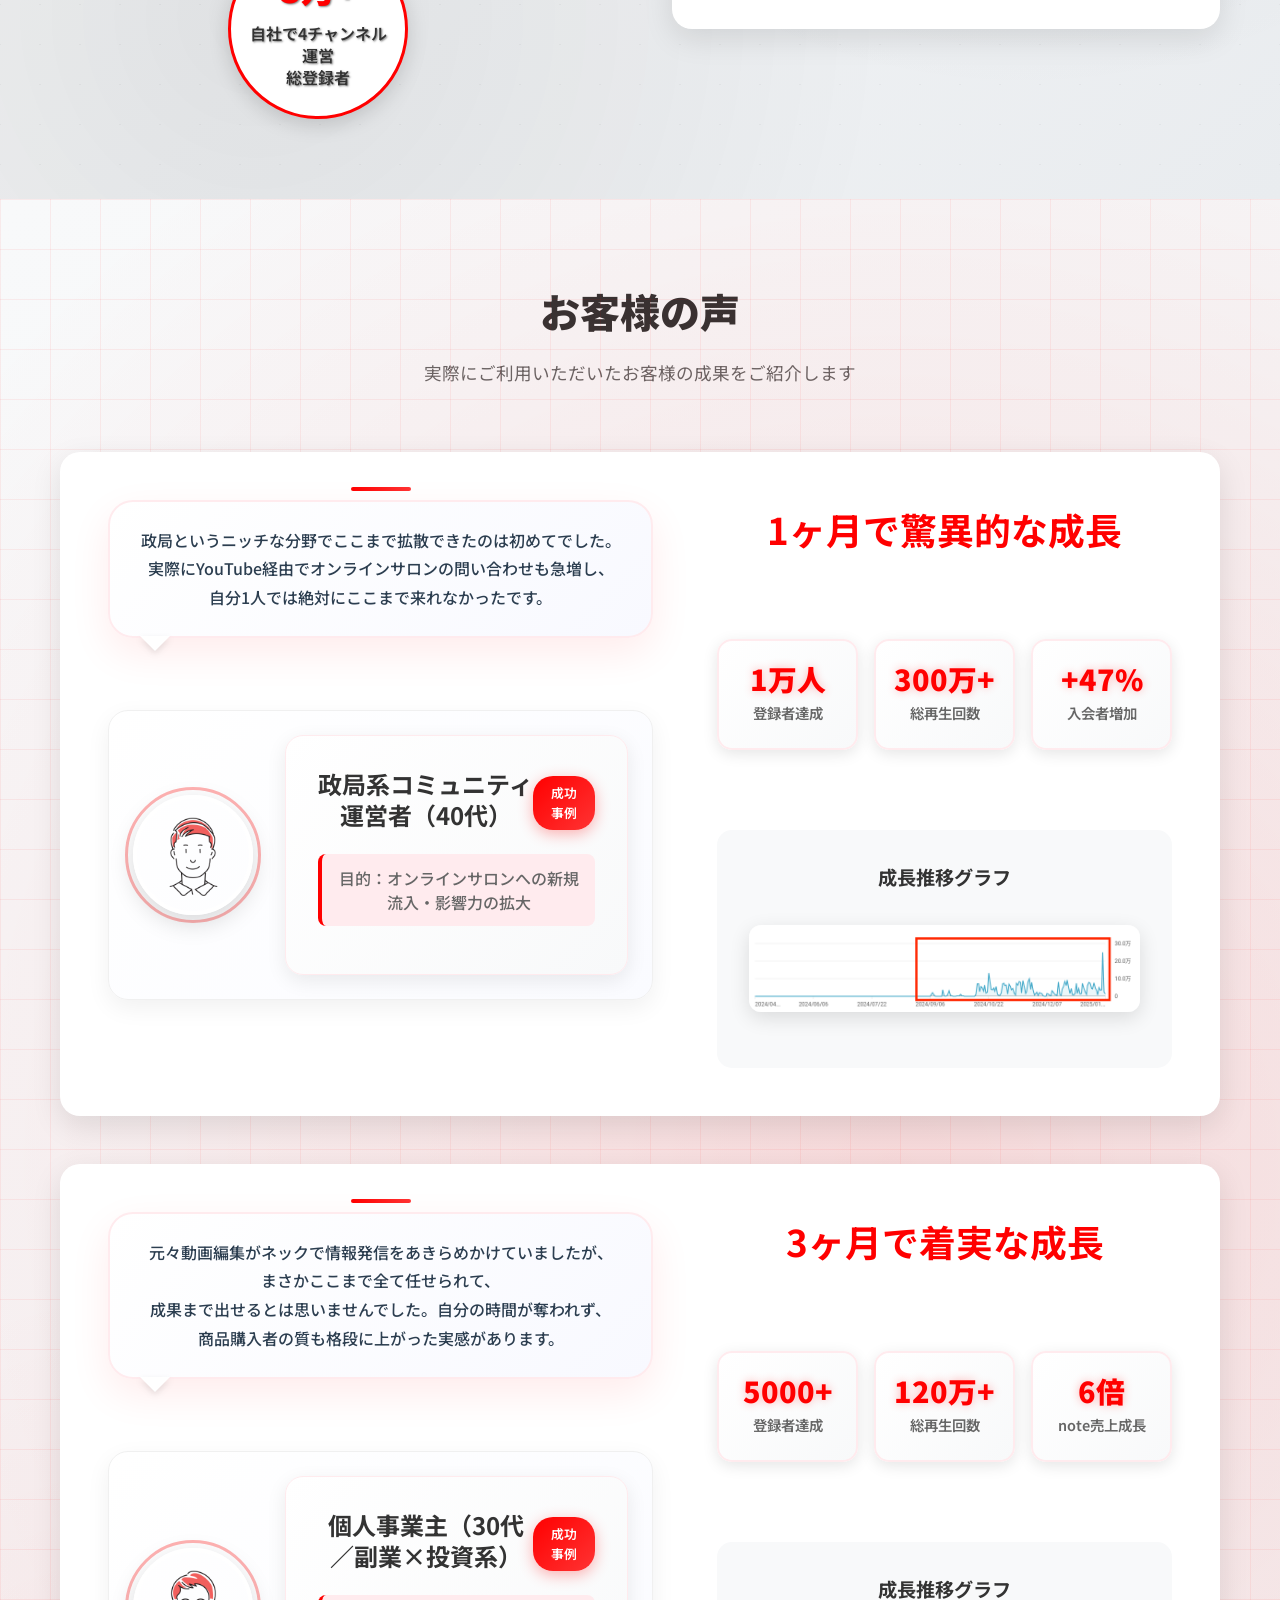
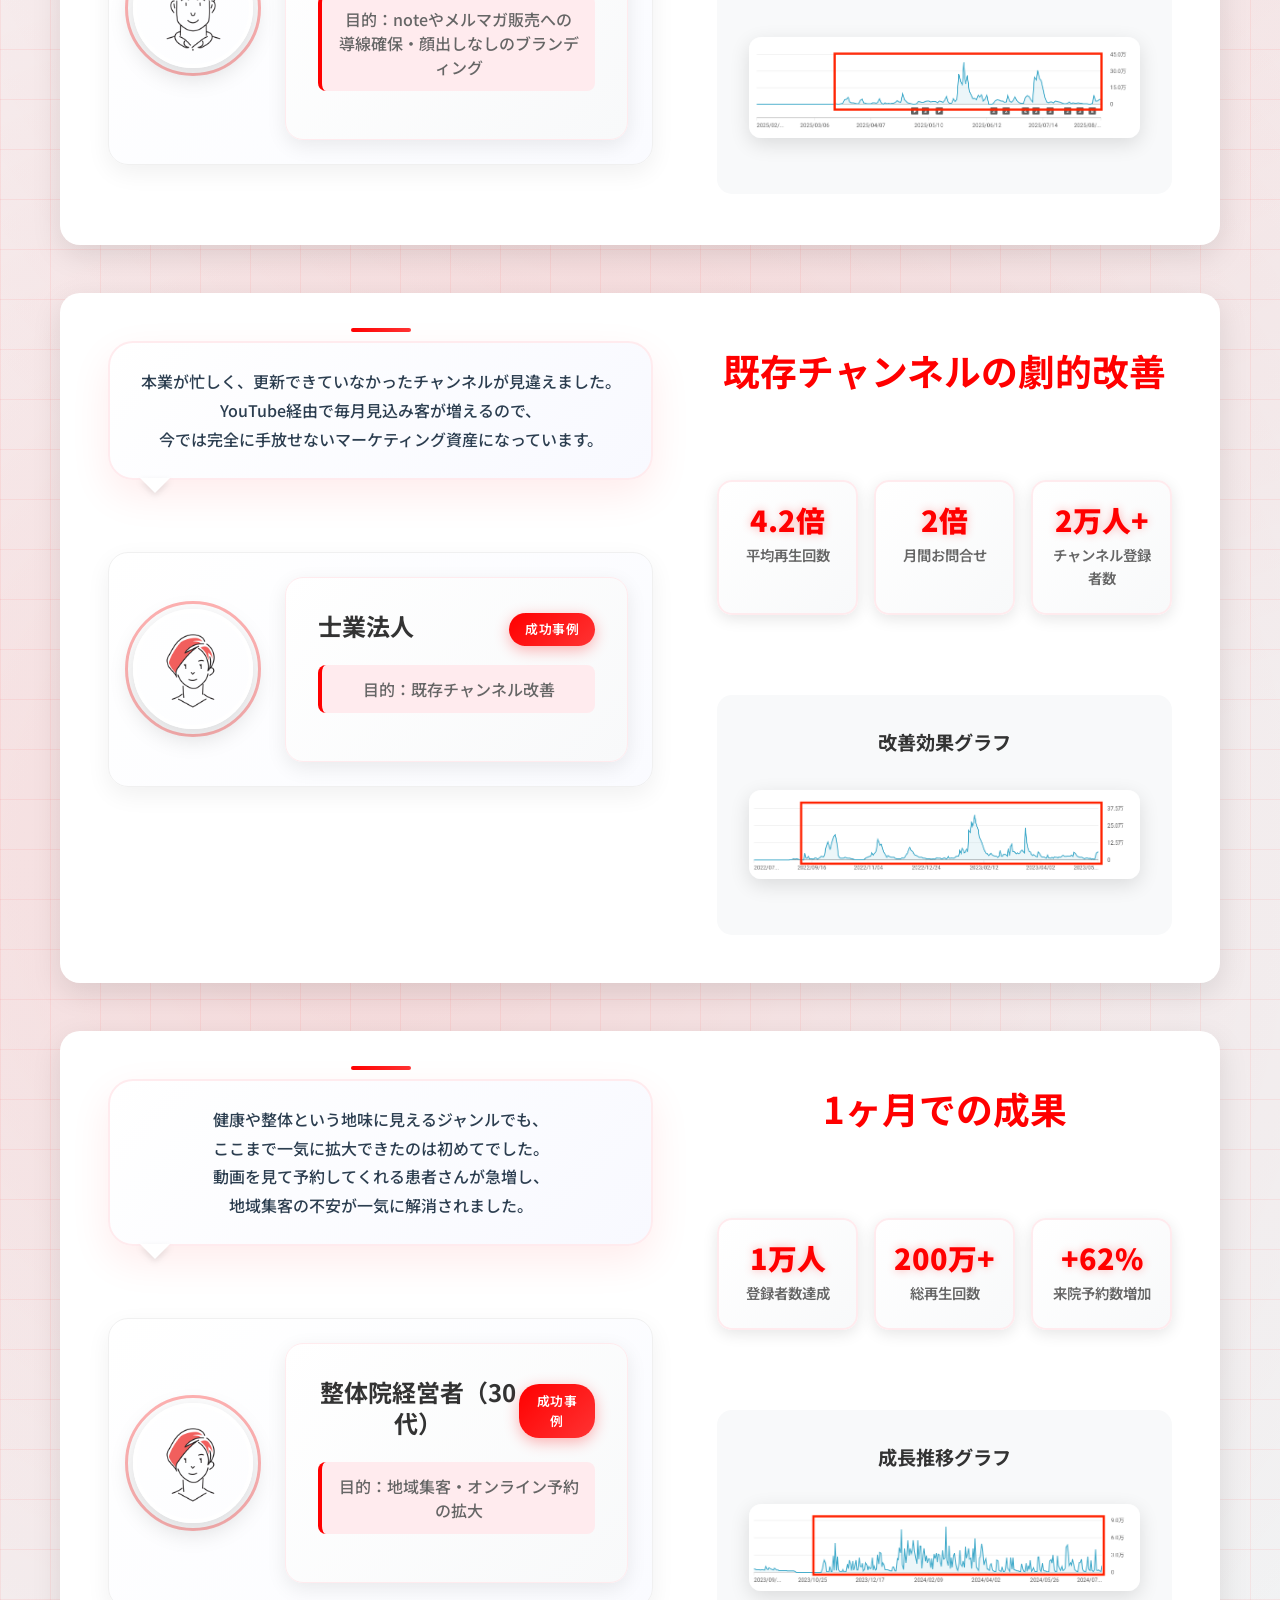
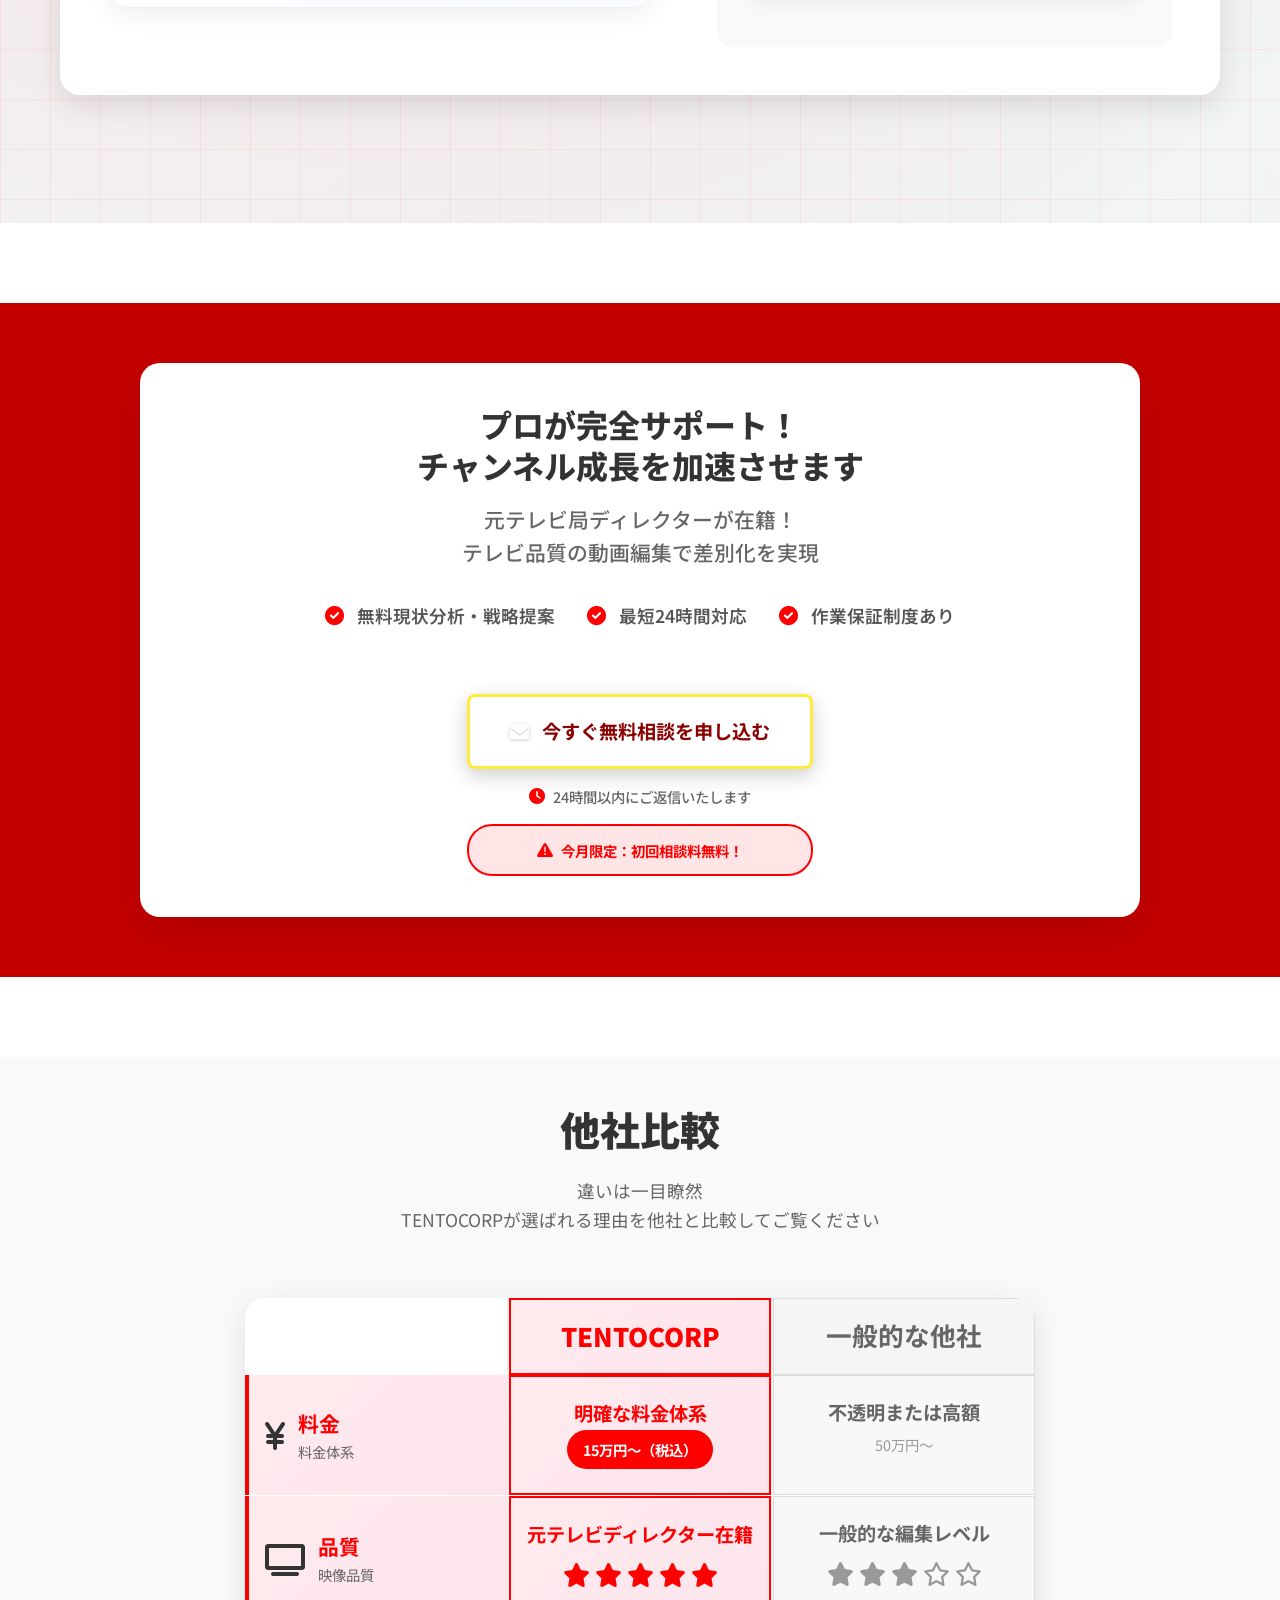
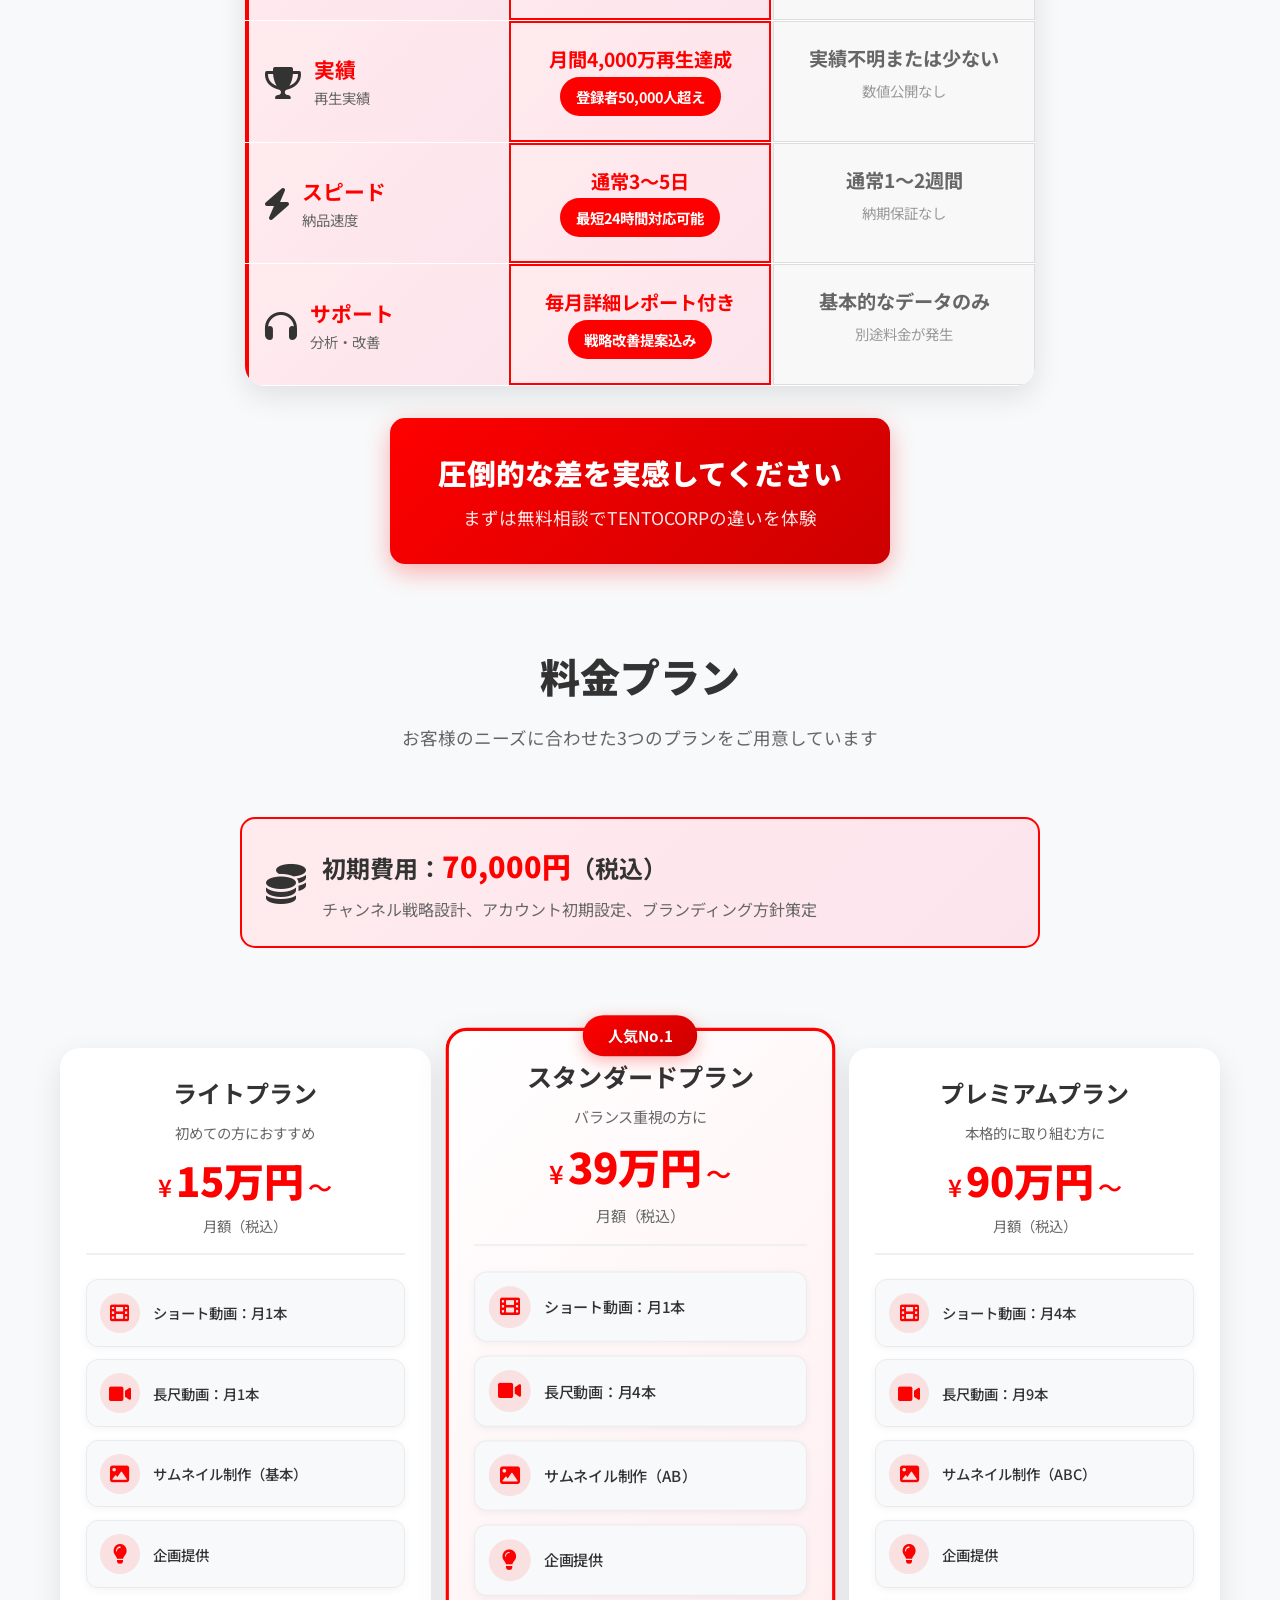
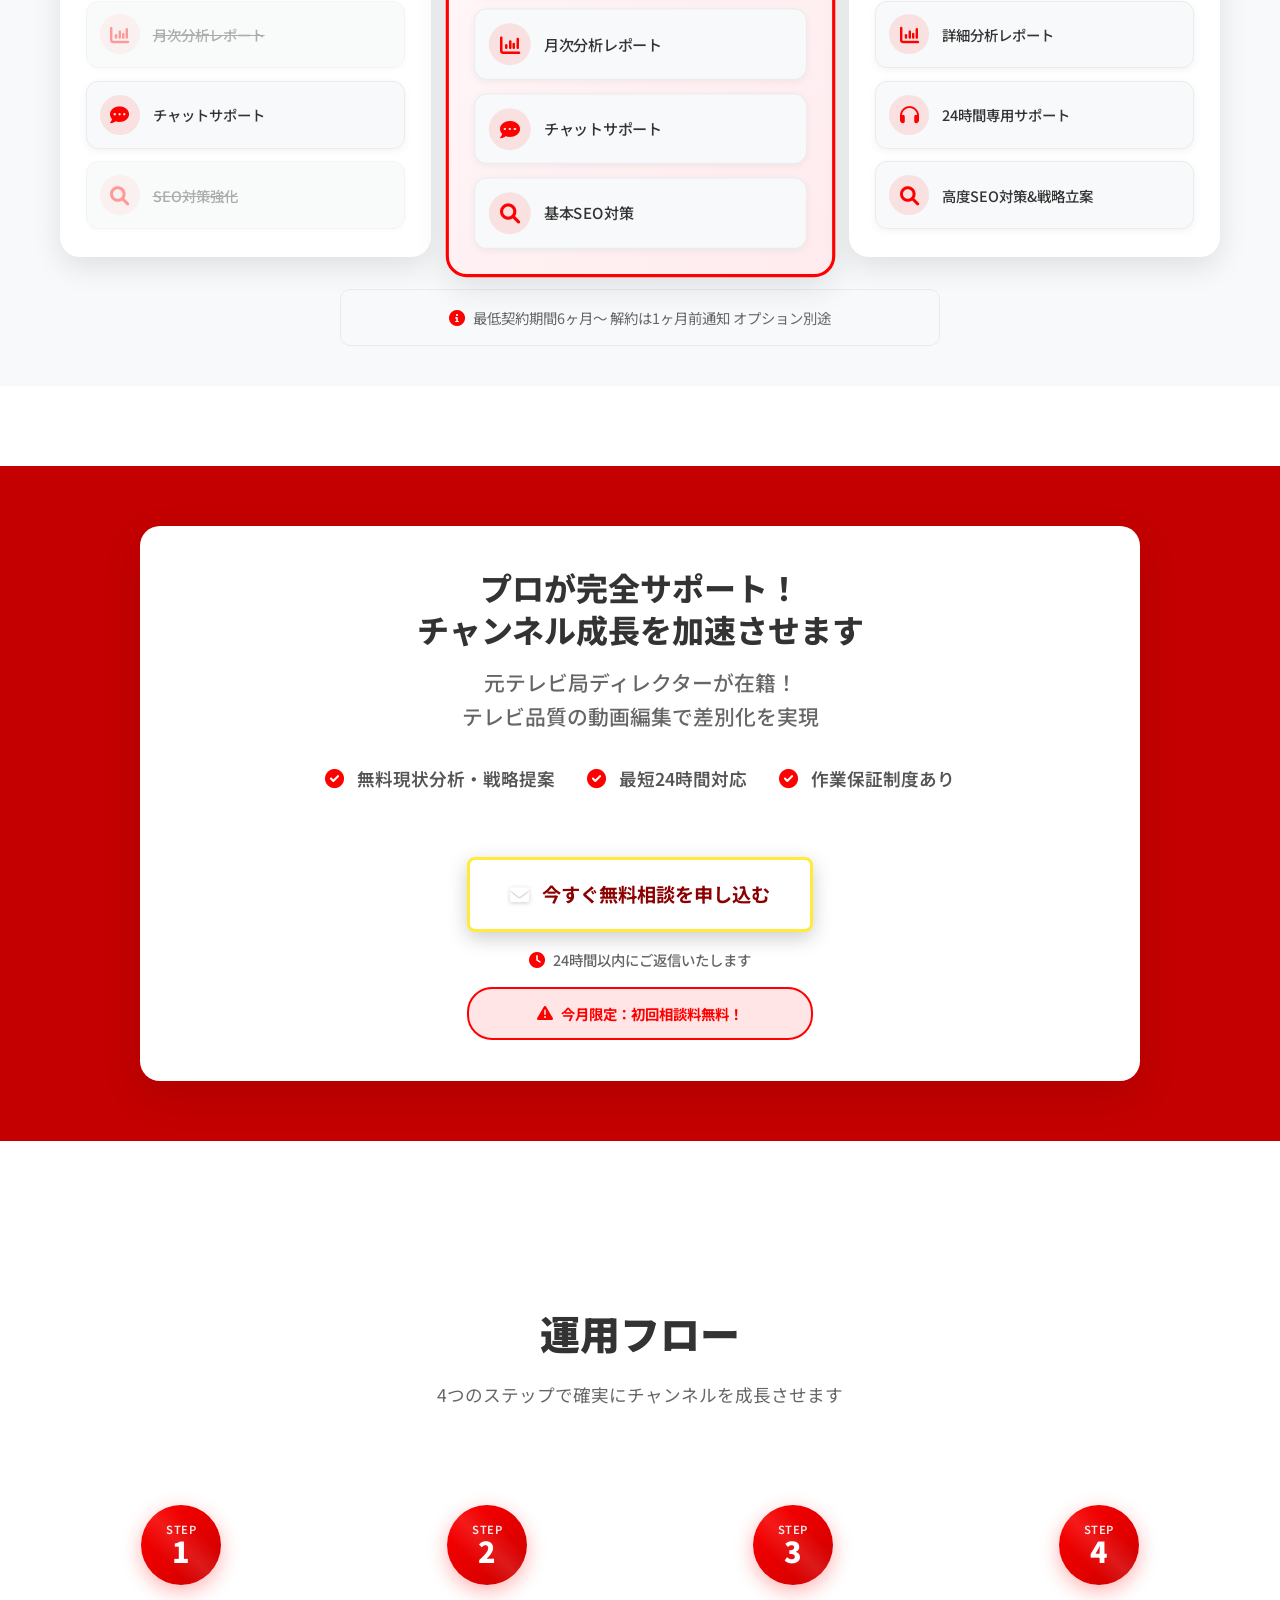
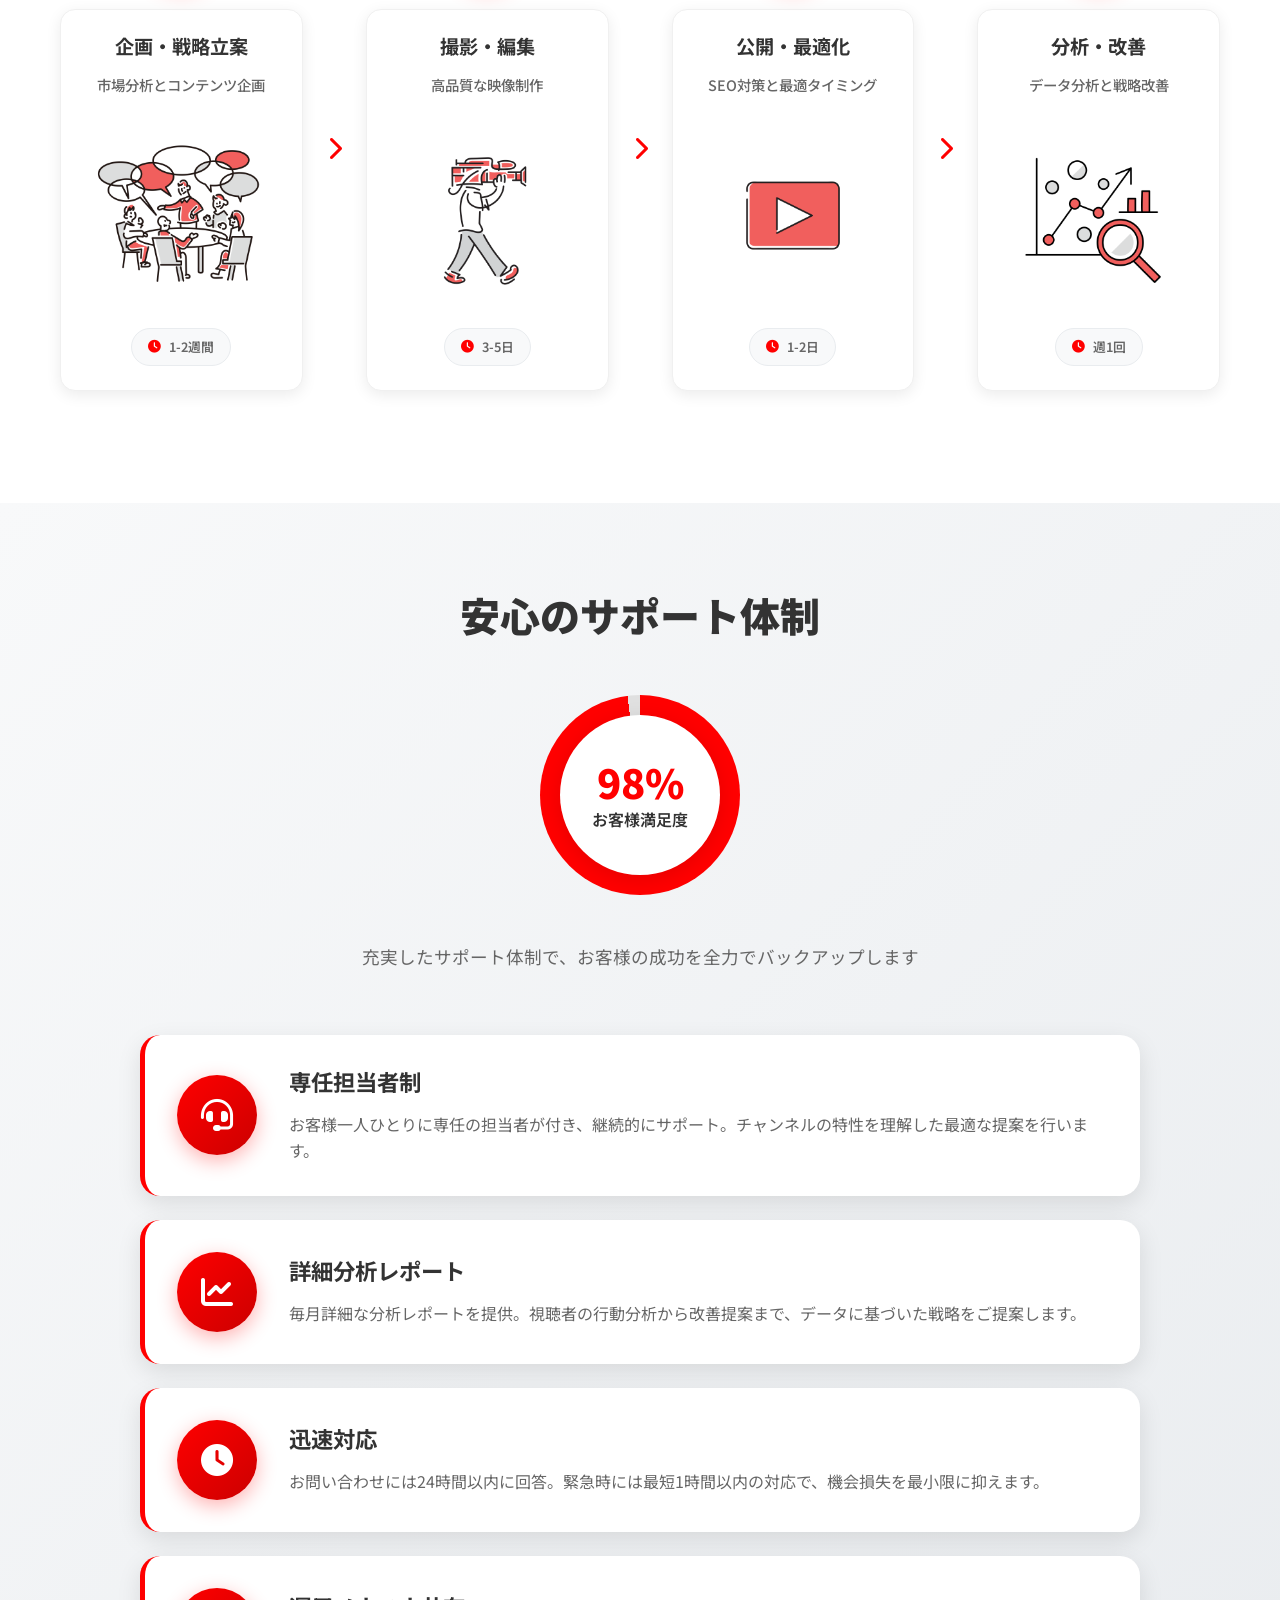
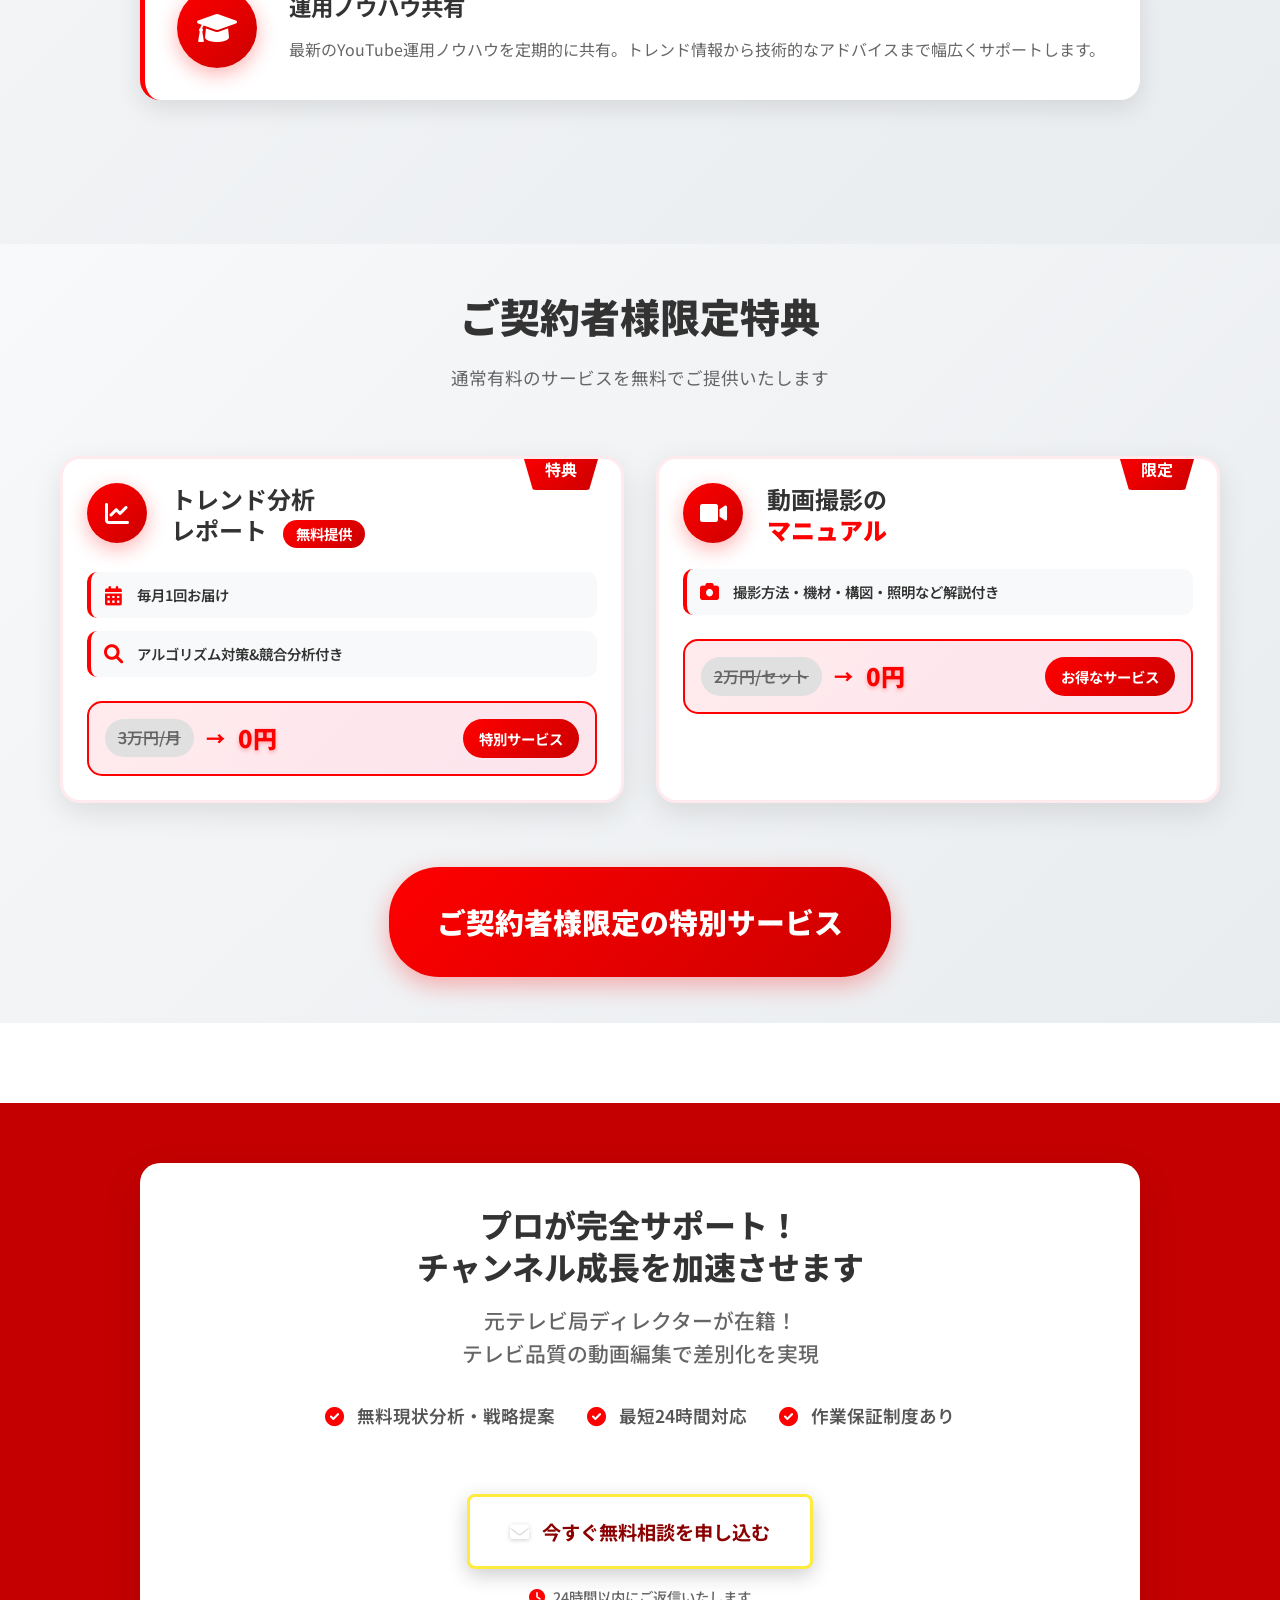
==== commit c89cb60c: "safariでもfaviconを表示" ====
--- a/index.html
+++ b/index.html
@@ -10,10 +10,9 @@
     <link href="https://fonts.googleapis.com/css2?family=Noto+Sans+JP:wght@300;400;500;700;900&display=swap"
         rel="stylesheet">
     <link rel="stylesheet" href="https://cdnjs.cloudflare.com/ajax/libs/font-awesome/6.0.0/css/all.min.css">
+    <link rel="apple-touch-icon" sizes="180x180" href="apple-touch-icon.png" />
+    <link rel="shortcut icon" href="favicon.ico" />
     <link rel="icon" type="image/png" href="favicon-96x96.png" sizes="96x96" />
-    <link rel="icon" type="image/svg+xml" href="favicon.svg" />
-    <link rel="shortcut icon" href="favicon.ico" />
-    <link rel="apple-touch-icon" sizes="180x180" href="apple-touch-icon.png" />
     <link rel="manifest" href="site.webmanifest" />
 </head>
 
--- a/styles.css
+++ b/styles.css
@@ -1693,6 +1693,10 @@
     .cta-content h3 {
         font-size: 1.5rem;
     }
+    
+    .data-header h4 {
+        font-size: 1.7rem;
+    }
 }
 
 @media (max-width: 480px) {
@@ -4803,7 +4807,7 @@
     .customer-voice {
         order: 2;
         margin-bottom: 1rem;
-        font-size: 1.1rem;
+        font-size: 0.9rem;
         padding: 1.5rem 1rem;
         overflow-wrap: break-word;
         word-break: keep-all;
